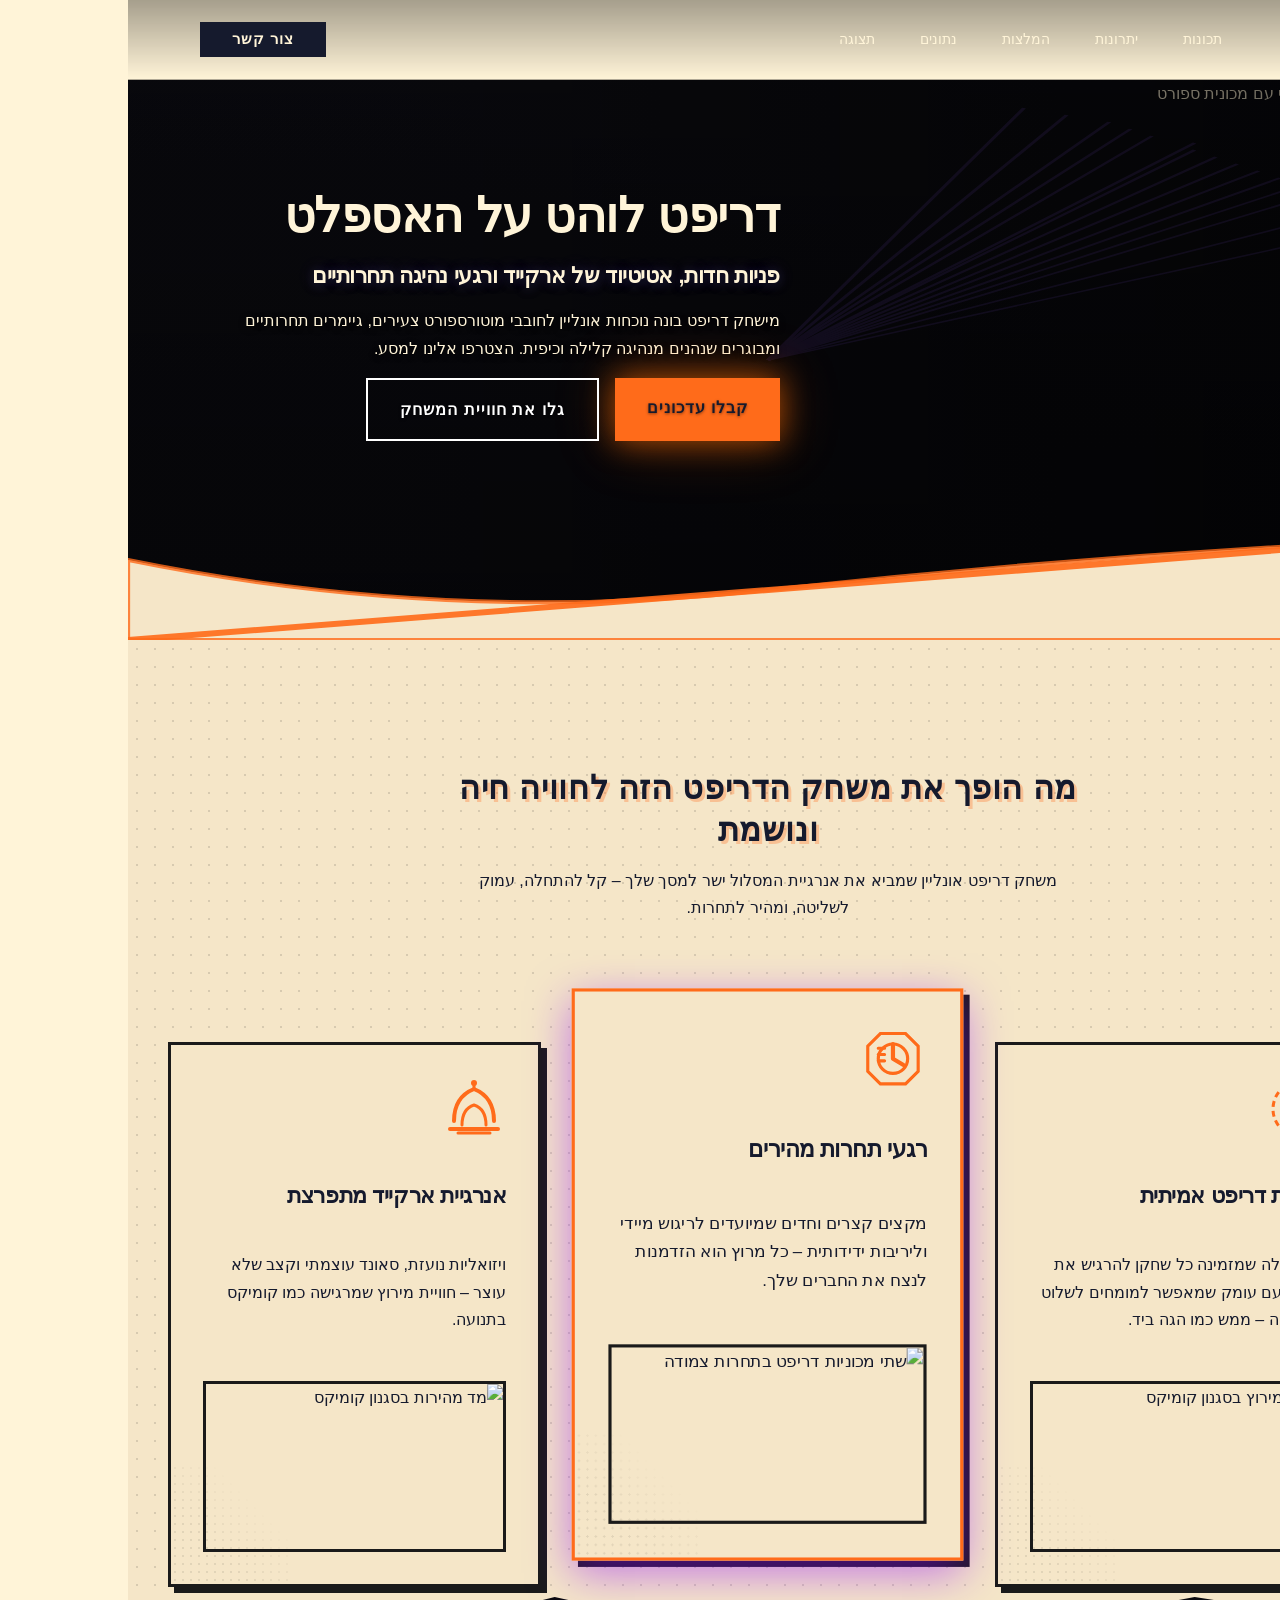
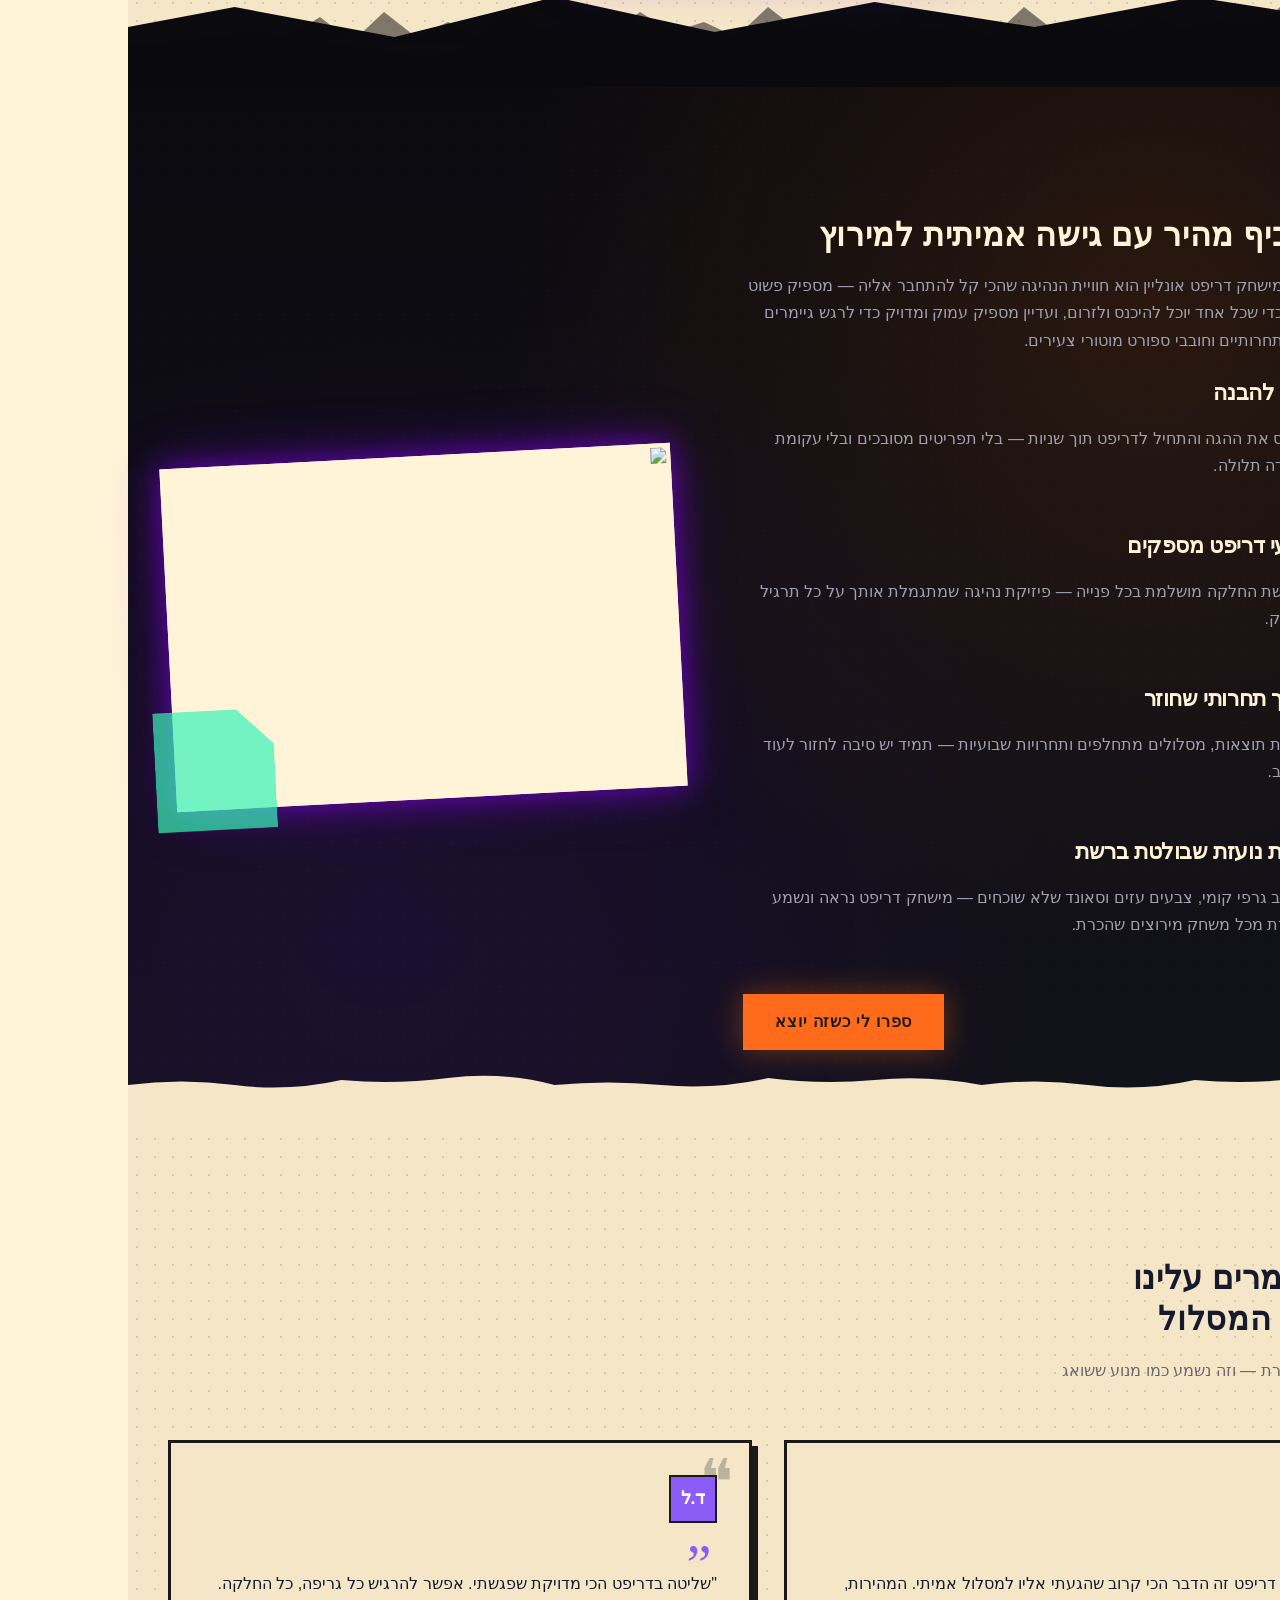
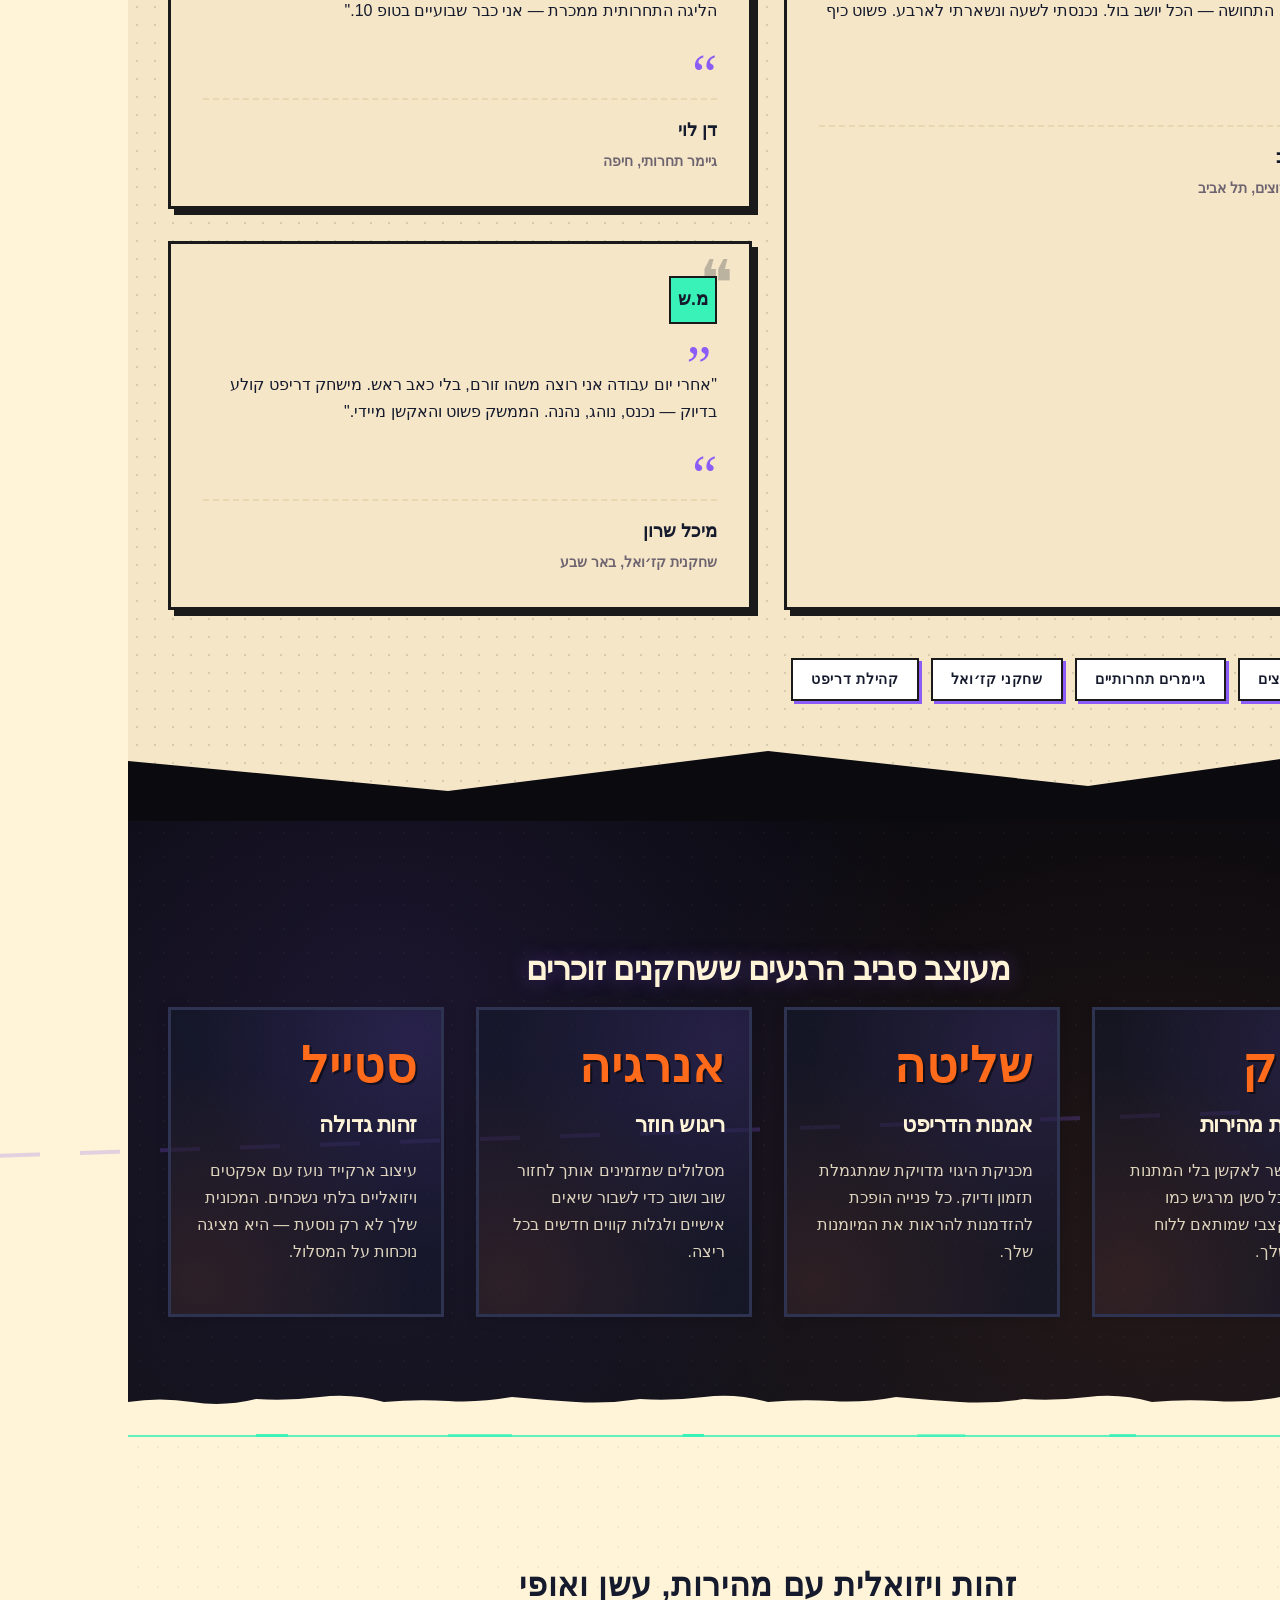
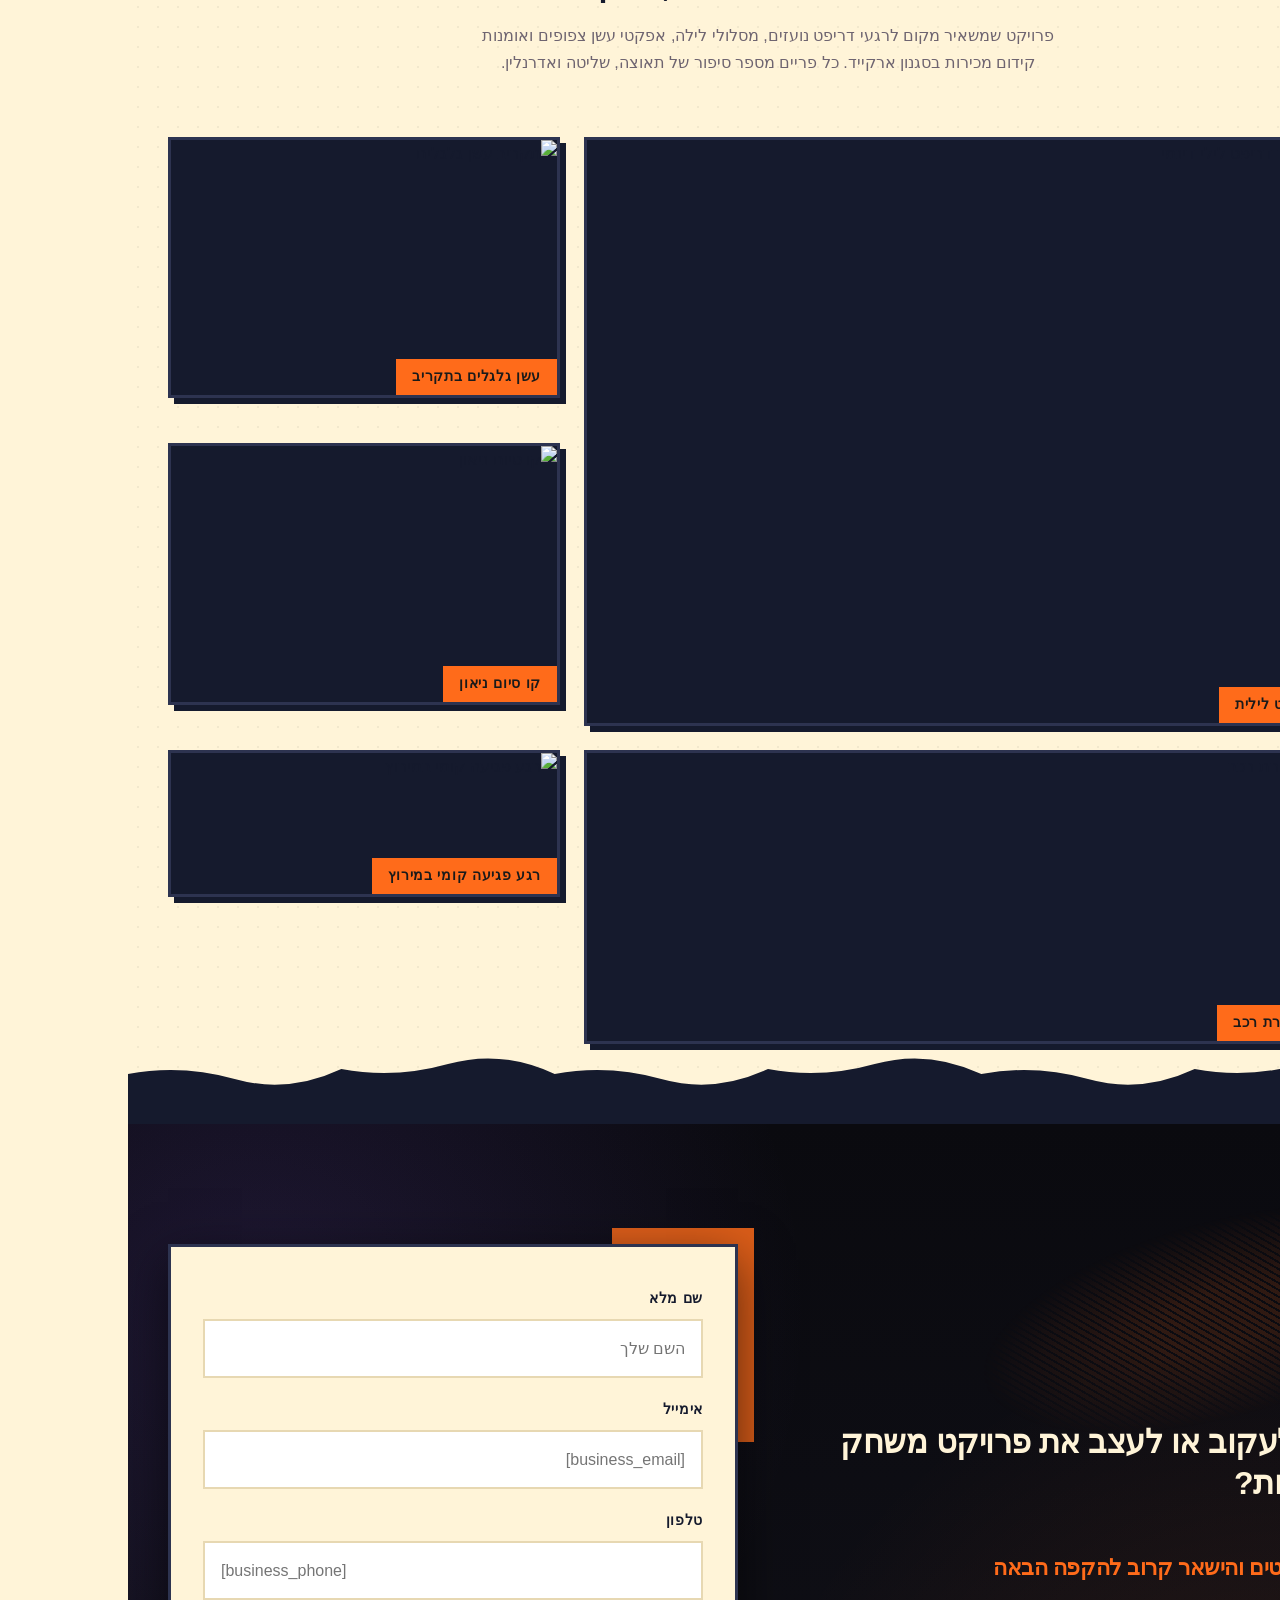
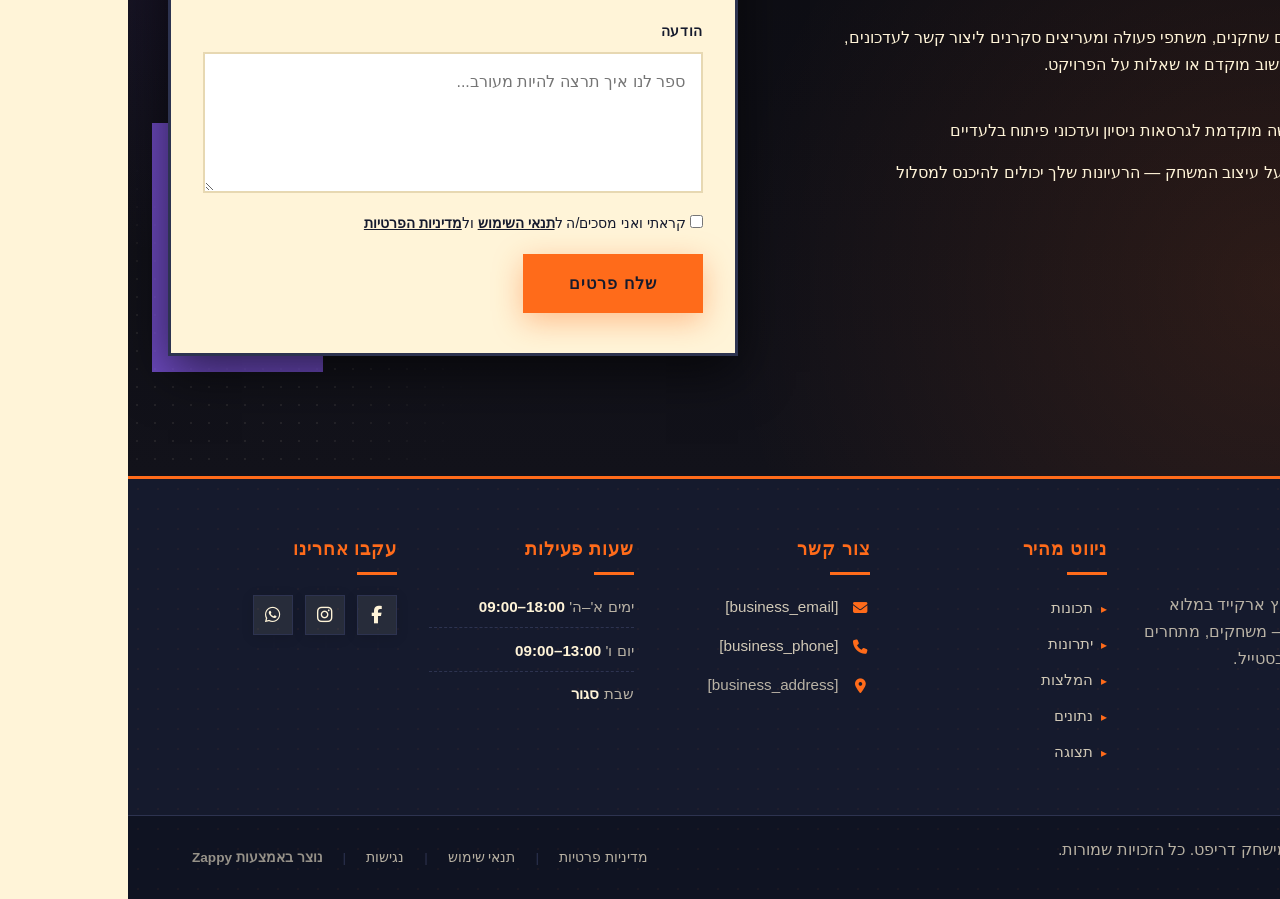
==== public/index.html @ 94a65d8c "Initial website commit" ====
<!doctype html><html dir="rtl" lang="he"><head><meta charset="UTF-8"><meta content="width=device-width,initial-scale=1" name="viewport"><meta content="index, follow" name="robots"><title>שלטו במסלול — משחק דריפט אונליין — מישחק דריפט</title><meta content="היכנסו לעולם הדריפט התחרותי עם מישחק דריפט! חווית נהיגה מאתגרת, מסלולים מדויקים וקהילת גיימרים פעילה מחכים לכם. שחקו עכשיו והראו מי מלך הכביש!" name="description"><meta content="משחק דריפט אונליין, משחקי דריפט לגיימרים תחרותיים, דריפט גיימינג, משחקי מירוצים ודריפט בישראל, מישחק דריפט בית" name="keywords"><link href="/assets/favicon.ico" rel="icon" type="image/x-icon"><link href="/assets/favicon-16x16.png" rel="icon" type="image/png" sizes="16x16"><link href="/assets/favicon-32x32.png" rel="icon" type="image/png" sizes="32x32"><link href="/assets/favicon-48x48.png" rel="icon" type="image/png" sizes="48x48"><link href="/assets/favicon-192x192.png" rel="icon" type="image/png" sizes="192x192"><link href="/assets/favicon-512x512.png" rel="icon" type="image/png" sizes="512x512"><link href="/assets/apple-touch-icon.png" rel="apple-touch-icon"><script>!function(){"use strict";var t="f153f78f-48c3-4844-96a8-33fdeea852e9",e="https://api.zappy5.com/api/analytics/track",a=18e5,n=2592e6,o=!0,i=!0,r=!0;var s=function(){var e="zappy_visitor_"+t,a=null;try{if(a=localStorage.getItem(e)){var o=JSON.parse(a),i=Date.now();if(i-o.created<n)return o.lastSeen=i,localStorage.setItem(e,JSON.stringify(o)),o.id}}catch(t){console.warn("Zappy Analytics: LocalStorage not available")}var r="zv_"+Date.now()+"_"+Math.random().toString(36).substr(2,9);try{localStorage.setItem(e,JSON.stringify({id:r,created:Date.now(),lastSeen:Date.now()}))}catch(t){}return r}(),c=function(){var e="zappy_session_"+t,n=null;try{if(n=sessionStorage.getItem(e)){var o=JSON.parse(n),i=Date.now();if(i-o.timestamp<a)return o.timestamp=i,sessionStorage.setItem(e,JSON.stringify(o)),o.id}}catch(t){console.warn("Zappy Analytics: SessionStorage not available")}var r="zs_"+Date.now()+"_"+Math.random().toString(36).substr(2,9);try{sessionStorage.setItem(e,JSON.stringify({id:r,timestamp:Date.now()}))}catch(t){}return r}();function l(a,n){n=n||{};var o={website_id:t,event_type:a,page_path:window.location.pathname,referrer:document.referrer||"direct",visitor_id:s,session_id:c,metadata:n};if(navigator.sendBeacon){var i=new Blob([JSON.stringify(o)],{type:"application/json"});navigator.sendBeacon(e,i)}else fetch(e,{method:"POST",headers:{"Content-Type":"application/json"},body:JSON.stringify(o),keepalive:!0}).catch(function(t){console.warn("Zappy Analytics: Failed to track event",t)})}o&&l("pageview",{title:document.title,url:window.location.href}),i&&document.addEventListener("click",function(t){var e=t.target;if("BUTTON"===e.tagName||e.closest("button")){var a="BUTTON"===e.tagName?e:e.closest("button");l("click",{element:"button",text:a.textContent.trim().substring(0,100),id:a.id||null,class:a.className||null})}else if("A"===e.tagName||e.closest("a")){var n="A"===e.tagName?e:e.closest("a");l("navigation",{element:"link",text:n.textContent.trim().substring(0,100),href:n.href,external:n.hostname!==window.location.hostname})}},!0),r&&document.addEventListener("submit",function(t){var e=t.target;l("form_submit",{form_id:e.id||null,form_name:e.name||null,form_action:e.action||null,form_method:e.method||"GET"})},!0);var d=Date.now();window.addEventListener("beforeunload",function(){l("page_unload",{time_on_page:Math.floor((Date.now()-d)/1e3),page_path:window.location.pathname})}),window.zappyAnalytics={track:l,getVisitorId:function(){return s},getSessionId:function(){return c}}}()</script><script>!function(){"use strict";if(!window.zappyFireMarketingEvent){var t={begin_checkout:"checkout_started",purchase:"checkout_complete",add_to_cart:"add_to_cart",view_product:"view_product"},e={whatsapp_click:{ga4:"contact",meta:"Contact",gtm:"whatsapp_click",ecom:!1},phone_click:{ga4:"contact",meta:"Contact",gtm:"phone_click",ecom:!1},contact_form_submitted:{ga4:"generate_lead",meta:"Lead",gtm:"contact_form_submitted",ecom:!1},checkout_started:{ga4:"begin_checkout",meta:"InitiateCheckout",gtm:"begin_checkout",ecom:!0},checkout_complete:{ga4:"purchase",meta:"Purchase",gtm:"purchase",ecom:!0},product_inquiry:{ga4:"generate_lead",meta:"Lead",gtm:"product_inquiry",ecom:!1},add_to_cart:{ga4:"add_to_cart",meta:"AddToCart",gtm:"add_to_cart",ecom:!0},view_product:{ga4:"view_item",meta:"ViewContent",gtm:"view_item",ecom:!0}};window.zappyFireMarketingEvent=function(r,o,u){try{u=u||{};var p=t[r]||r,d=e[p];if(!d)return;if((o=o||{}).pagePath||o.page_path||(o.pagePath=a()),"checkout_complete"===p){var l=String(o.orderId||o.order_id||o.transaction_id||"");if(l&&function(t){if(!t)return!1;try{return"1"===sessionStorage.getItem(i(t))}catch(t){return!1}}(l))return;l&&function(t){if(t)try{sessionStorage.setItem(i(t),"1")}catch(t){}}(l)}if(!u.skipFirstParty)try{window.zappyAnalytics&&"function"==typeof window.zappyAnalytics.track&&window.zappyAnalytics.track(p,o)}catch(t){}try{if(window.dataLayer=window.dataLayer||[],d.ecom){var _=c(p,o),m={};_.transaction_id&&(m.transaction_id=_.transaction_id),null!=_.value&&(m.value=_.value),_.currency&&(m.currency=_.currency),_.items&&(m.items=_.items),window.dataLayer.push({event:d.gtm,ecommerce:m}),"checkout_complete"!==p&&"checkout_started"!==p||window.dataLayer.push({event:p,ecommerce:m})}else{var s={event:d.gtm};for(var h in o)Object.prototype.hasOwnProperty.call(o,h)&&(s[h]=o[h]);window.dataLayer.push(s)}}catch(t){}try{"function"==typeof window.gtag&&window.gtag("event",d.ga4,c(p,o))}catch(t){}try{"function"==typeof window.fbq&&window.fbq("track",d.meta,function(t,e){for(var r=n(e=e||{}),a=parseFloat(null!=e.value?e.value:null!=e.total?e.total:0)||0,c=String(e.currency||"USD").toUpperCase(),i=[],o=0,u=0;u<r.length;u++)r[u].item_id&&i.push(r[u].item_id),o+=r[u].quantity||1;if("checkout_complete"===t)return{value:a,currency:c,content_ids:i.length?i:void 0,content_type:"product",num_items:o||void 0,order_id:String(e.order_id||e.orderId||e.transaction_id||e.orderNumber||"")||void 0};if("checkout_started"===t)return{value:a,currency:c,content_ids:i.length?i:void 0,content_type:"product",num_items:o||parseInt(null!=e.itemCount?e.itemCount:0,10)||void 0};if("add_to_cart"===t){var p=String(e.productId||e.product_id||i[0]||"");return{value:a||(r[0]?r[0].price*r[0].quantity:0),currency:c,content_ids:p?[p]:i.length?i:void 0,content_type:"product",content_name:e.productName||e.product_name||r[0]&&r[0].item_name,num_items:parseInt(null!=e.quantity?e.quantity:o||1,10)||1}}if("view_product"===t){var d=String(e.productId||e.product_id||i[0]||"");return{value:a||parseFloat(null!=e.price?e.price:0)||0,currency:c,content_ids:d?[d]:i.length?i:void 0,content_type:"product",content_name:e.productName||e.product_name||r[0]&&r[0].item_name}}return"whatsapp_click"===t||"phone_click"===t?{content_name:"whatsapp_click"===t?"WhatsApp":"Phone",content_category:"contact"}:"contact_form_submitted"===t||"product_inquiry"===t?{content_name:"product_inquiry"===t?"Product inquiry":"Contact form",content_category:e.productName||e.product_name||void 0}:e}(p,o))}catch(t){}}catch(t){}};var r=Object.create(null);document.addEventListener("click",function(t){try{var e=t.target;if(!e)return;var r=u(e,".whatsapp-float, a.whatsapp-float, [data-zappy-whatsapp]"),n=function(t){for(var e=t;e&&e!==document;){if("A"===e.tagName)return e;e=e.parentElement}return null}(e),c=n&&n.href||"";if(r||n&&function(t){if(!t)return!1;var e=String(t).toLowerCase();return-1!==e.indexOf("wa.me/")||-1!==e.indexOf("api.whatsapp.com")||-1!==e.indexOf("whatsapp.com/send")||0===e.indexOf("whatsapp:")}(c)){if(!o("wa:"+c)){var i=r?"float":"link";window.zappyFireMarketingEvent("whatsapp_click",{source:i,href:c||null,pagePath:a()})}return}var p=u(e,".phone-header-btn, .nav-phone-btn, .call-btn, [data-zappy-phone]"),d="";if(n&&n.href&&0===String(n.href).toLowerCase().indexOf("tel:")?d=n.href:p&&p.href&&0===String(p.href).toLowerCase().indexOf("tel:")&&(d=p.href),p||d){var l="";return d&&(l=String(d).replace(/^tel:/i,"").trim()),void(o("tel:"+(l||p&&p.id||"btn"))||window.zappyFireMarketingEvent("phone_click",{source:p?"button":"link",phone:l||null,href:d||null,pagePath:a()}))}}catch(t){}},!0)}function a(){try{if(window.ZAPPY_CONFIG&&window.ZAPPY_CONFIG.currentPagePath)return window.ZAPPY_CONFIG.currentPagePath}catch(t){}try{return window.location.pathname||"/"}catch(t){return"/"}}function n(t){var e=(t=t||{}).items||t.cartItems||t.cart_items||t.lineItems||[];Array.isArray(e)||(e=[]);for(var r=[],a=0;a<e.length;a++){var n=e[a];if(n&&"object"==typeof n){var c=String(n.item_id||n.productId||n.product_id||n.id||"").trim(),i=String(n.item_name||n.productName||n.product_name||n.name||"").trim(),o=parseFloat(null!=n.price?n.price:null!=n.unitPrice?n.unitPrice:0)||0,u=Math.max(1,parseInt(null!=n.quantity?n.quantity:null!=n.qty?n.qty:1,10)||1);(c||i)&&r.push({item_id:c||i,item_name:i||c,price:o,quantity:u})}}return r}function c(t,e){var r=n(e=e||{}),c=parseFloat(null!=e.value?e.value:null!=e.total?e.total:0)||0,i=String(e.currency||"USD").toUpperCase();if("checkout_complete"===t)return{transaction_id:String(e.transaction_id||e.orderId||e.order_id||e.orderNumber||"")||void 0,value:c,currency:i,items:r};if("checkout_started"===t)return{value:c,currency:i,items:r};if("add_to_cart"===t){var o=r.length?r:[{item_id:String(e.productId||e.product_id||""),item_name:String(e.productName||e.product_name||""),price:parseFloat(null!=e.value?e.value:null!=e.price?e.price:0)||0,quantity:parseInt(null!=e.quantity?e.quantity:1,10)||1}].filter(function(t){return t.item_id||t.item_name});return{value:c||(o[0]?o[0].price*o[0].quantity:0),currency:i,items:o}}if("view_product"===t){var u=r.length?r:[{item_id:String(e.productId||e.product_id||""),item_name:String(e.productName||e.product_name||""),price:parseFloat(null!=e.price?e.price:null!=e.value?e.value:0)||0,quantity:1}].filter(function(t){return t.item_id||t.item_name});return{currency:i,value:c||(u[0]?u[0].price:0),items:u}}return"whatsapp_click"===t||"phone_click"===t?{method:"whatsapp_click"===t?"whatsapp":"phone",page_path:e.pagePath||a()}:"contact_form_submitted"===t||"product_inquiry"===t?{page_path:e.pagePath||a()}:e}function i(t){return"zappy_purchase_fired_"+String(t||"")}function o(t){var e=Date.now();return!!(r[t]&&e-r[t]<800)||(r[t]=e,!1)}function u(t,e){return t&&t.closest?t.closest(e):null}}()</script><meta content="שלטו במסלול — משחק דריפט אונליין — מישחק דריפט" property="og:title"><meta content="היכנסו לעולם הדריפט התחרותי עם מישחק דריפט! חווית נהיגה מאתגרת, מסלולים מדויקים וקהילת גיימרים פעילה מחכים לכם. שחקו עכשיו והראו מי מלך הכביש!" property="og:description"><meta content="summary_large_image" name="twitter:card"><meta content="שלטו במסלול — משחק דריפט אונליין — מישחק דריפט" name="twitter:title"><meta content="היכנסו לעולם הדריפט התחרותי עם מישחק דריפט! חווית נהיגה מאתגרת, מסלולים מדויקים וקהילת גיימרים פעילה מחכים לכם. שחקו עכשיו והראו מי מלך הכביש!" name="twitter:description"><meta content="website" property="og:type"><meta content="he_IL" property="og:locale"><style>.skip-link{position:absolute;top:0;left:0;transform:translateY(-200%);padding:12px 18px;background:var(--bg-dark,#1a1a1a);color:var(--text-light,#fff);font-weight:600;border-radius:0 0 8px 0;z-index:10000}.skip-link:focus{transform:none;outline:2px solid var(--ring,#fff);outline-offset:2px}:focus-visible{outline:2px solid var(--ring,currentColor);outline-offset:3px}</style><link href="/assets/favicon.ico" rel="icon" type="image/x-icon"><link href="/assets/favicon-16x16.png" rel="icon" type="image/png" sizes="16x16"><link href="/assets/favicon-32x32.png" rel="icon" type="image/png" sizes="32x32"><link href="/assets/favicon-48x48.png" rel="icon" type="image/png" sizes="48x48"><link href="/assets/favicon-192x192.png" rel="icon" type="image/png" sizes="192x192"><link href="/assets/favicon-512x512.png" rel="icon" type="image/png" sizes="512x512"><link href="/assets/apple-touch-icon.png" rel="apple-touch-icon"><link href="https://cdn.jsdelivr.net/npm/vanilla-cookieconsent@3/dist/cookieconsent.css" rel="stylesheet"><style id="zappy-critical-above-fold-css">html{box-sizing:border-box;-webkit-text-size-adjust:100%}*,::after,::before{box-sizing:inherit}body{margin:0;min-width:320px;overflow-x:clip}img,svg,video{max-width:100%;height:auto}main{display:block}.container{width:min(100% - 32px,1200px);margin-inline:auto}.navbar,header .navbar,header[role=banner],nav.navbar{position:relative;z-index:1000;width:100%}.nav-container,.navbar .container{display:flex;align-items:center;justify-content:space-between;min-height:64px}.logo,.logo-link img{display:block;width:35px;height:35px;object-fit:contain}#navMenu,.nav-menu{list-style:none;margin:0;padding:0}#navMenu a,.nav-menu a,.navbar .nav-links a,.navbar a{color:inherit;text-decoration:none}#navMenu .sub-menu,.nav-menu .sub-menu,.navbar .sub-menu{display:none}.fa,.fa-brands,.fa-regular,.fa-solid,.fab,.far,.fas{display:inline-block;min-width:1em;text-align:center}html:not(#zappy-noop) .navbar:has(.nav-ecommerce-icons)>.phone-header-btn,html:not(#zappy-noop)[data-zappy-site-type=ecommerce] .phone-header-btn{display:none!important;visibility:hidden!important;width:0!important;height:0!important;pointer-events:none!important}.zappy-preview-empty-store-cta{display:none!important;visibility:hidden!important;height:0!important;max-height:0!important;overflow:hidden!important;margin:0!important;padding:0!important;border:0!important;box-shadow:none!important}.zappy-catalog-menu{background:var(--surface-color,var(--surface,linear-gradient(135deg,#f8f9fa 0,#fff 100%)));border-bottom:1px solid var(--border-color,#e5e7eb);padding:0;position:sticky;top:0;z-index:90}.zappy-catalog-menu.rtl,.zappy-catalog-menu[dir=rtl]{direction:rtl}.zappy-catalog-menu.ltr,.zappy-catalog-menu[dir=ltr]{direction:ltr}.catalog-menu-container{max-width:1440px;margin:0 auto;display:flex;align-items:center;gap:8px;padding:10px 24px;overflow:visible}.catalog-menu-categories,.catalog-menu-list{display:flex;align-items:center;gap:4px;flex-wrap:wrap;margin:0;padding:0;list-style:none}.catalog-menu-item{display:inline-flex;align-items:center;padding:8px 16px;font-size:14px;font-weight:500;color:var(--text-color,var(--text,#374151));text-decoration:none;border-radius:20px;white-space:nowrap}.catalog-menu-all{background:var(--primary-color,var(--primary,#111));color:var(--text-light,#fff)!important}.catalog-menu-parent{position:relative;display:inline-flex;align-items:center}.catalog-menu-trigger{display:inline-flex;align-items:center;gap:6px}.catalog-menu-chevron{flex-shrink:0}.catalog-menu-parent>.sub-menu{display:none!important;visibility:hidden!important;opacity:0!important;pointer-events:none!important}.hero-section,.index-hero-section,section[class*=hero]{position:relative;overflow:hidden;min-height:560px}.hero-bg-image,.hero-bg-wrapper,section[class*=hero] [class*=hero-bg]{position:absolute;inset:0;width:100%;height:100%}.hero-bg-image img,.hero-bg-wrapper img,section[class*=hero] [data-hero-bg],section[class*=hero] img[data-hero-background=true]{width:100%!important;height:100%!important;object-fit:cover!important;display:block}.hero-content,section[class*=hero] .container{position:relative;z-index:2}@media(max-width:768px){:root{--header-height:72px;--total-header-height:72px;--zappy-mobile-menu-top:72px}html[data-zappy-site-type=ecommerce] body{padding-top:var(--total-header-height,72px)}html[data-zappy-site-type=ecommerce] body>.navbar:not(.zappy-catalog-menu),html[data-zappy-site-type=ecommerce] body>nav.navbar{position:fixed!important;top:0;left:0;right:0;z-index:100000;width:100%;margin-bottom:0}.zappy-catalog-menu{position:fixed;top:var(--header-height,72px);left:0;right:0;z-index:99999}.nav-container,.navbar .container{min-height:60px}#navMenu,.nav-menu{max-width:100vw;overflow-x:hidden}.hero-section,.index-hero-section,section[class*=hero]{min-height:100svh}.hero-bg-image,.hero-bg-wrapper,.hero-scrim{min-height:100svh}}:root{--zappy-header-stack-height:calc(var(--zappy-announcement-height, 40px) + var(--header-height, 72px))}body:has(.zappy-announcement-bar) .navbar:not(.zappy-catalog-menu):not(.mobile-search-panel),body:has(.zappy-announcement-bar) header.navbar,body:has(.zappy-announcement-bar) nav.navbar:not(.zappy-catalog-menu){top:var(--zappy-announcement-height,40px)!important}body:has(.zappy-announcement-bar) .index-hero-section,body:has(.zappy-announcement-bar) main>section[class*=hero]:first-of-type,body:has(.zappy-announcement-bar) section[data-hero-type^=fullscreen]{margin-top:calc(-1 * var(--zappy-header-stack-height))!important;padding-top:calc(var(--zappy-header-stack-height))!important}[data-zappy-content-align]{display:flex!important;flex-direction:column!important}[data-zappy-content-align^=top-]{justify-content:flex-start!important}[data-zappy-content-align^=center-],[data-zappy-content-align^=lower-],[data-zappy-content-align^=upper-]{justify-content:center!important}[data-zappy-content-align^=bottom-]{justify-content:flex-end!important}[data-zappy-content-align$="-left"],[data-zappy-content-align$="-mid-left"]{align-items:flex-start!important;text-align:start!important}[data-zappy-content-align$="-center"]{align-items:center!important;text-align:center!important}[data-zappy-content-align$="-mid-right"],[data-zappy-content-align$="-right"]{align-items:flex-end!important;text-align:end!important}[data-zappy-content-align] [data-zappy-align-target]{margin-left:auto;margin-right:auto}[data-zappy-content-align$="-center"] [data-zappy-align-target],[data-zappy-content-align$="-center"] [data-zappy-align-target]>*{text-align:center!important}</style><link href="/styles.css" rel="stylesheet"><script>window.ZAPPY_WEBSITE_ID="f153f78f-48c3-4844-96a8-33fdeea852e9",window.ZAPPY_API_BASE="https://api.zappy5.com"</script><link href="/assets/site-image-index-hero-image-1.webp" rel="preload" as="image" fetchpriority="high"><style id="zappy-dropdown-submenu-styles">#navMenu li:has(.sub-menu),.nav-menu li:has(.sub-menu),.navbar li:has(.sub-menu),nav li:has(.sub-menu){position:relative}#navMenu .sub-menu,.nav-menu .sub-menu,.navbar .sub-menu,nav .sub-menu{display:block!important;position:absolute!important;top:100%;left:0;min-width:220px;border-radius:8px;box-shadow:0 8px 25px rgba(0,0,0,.15);padding:8px 0;opacity:0;visibility:hidden;transform:translateY(10px);transition:all .3s ease;z-index:1000;list-style:none;pointer-events:none}#navMenu li:hover>.sub-menu,.nav-menu li:hover>.sub-menu,.navbar li:hover>.sub-menu,nav li:hover>.sub-menu{opacity:1!important;visibility:visible!important;transform:translateY(0)!important;pointer-events:auto!important}.sub-menu li{list-style:none;margin:0;padding:0}.sub-menu a{display:block!important;padding:10px 16px!important;color:var(--text-dark,#333)!important;font-weight:500;text-decoration:none;white-space:nowrap;transition:background-color .2s}.sub-menu .zappy-nav-child>a{padding-left:28px!important;font-size:.9em!important;opacity:.85!important}[dir=rtl] .sub-menu .zappy-nav-child>a,html[lang=ar] .sub-menu .zappy-nav-child>a,html[lang=he] .sub-menu .zappy-nav-child>a{padding-left:10px!important;padding-right:28px!important}.sub-menu .zappy-nav-parent>a{font-weight:600!important}.sub-menu a:hover{background-color:#f5f5f5}[dir=rtl] .nav-menu .sub-menu,[dir=rtl] .navbar .sub-menu,[dir=rtl] nav .sub-menu,html[lang=ar] .nav-menu .sub-menu,html[lang=ar] .navbar .sub-menu,html[lang=ar] nav .sub-menu,html[lang=he] .nav-menu .sub-menu,html[lang=he] .navbar .sub-menu,html[lang=he] nav .sub-menu{left:auto!important;right:0!important}.sub-menu:empty,.sub-menu:not(:has(li)):not(:has(> a)),.sub-menu:not(:has(li:not(.zappy-hidden-menu-item))):not(:has(> a)){display:none!important;opacity:0!important;visibility:hidden!important;pointer-events:none!important}li:has(.menu-group-title):hover>.sub-menu{opacity:1!important;visibility:visible!important;transform:translateY(0)!important;pointer-events:auto!important}#navMenu>li>.menu-group-title,.nav-menu>li>.menu-group-title{display:inline-block;padding:.5rem 1rem;cursor:default;user-select:none}@media (max-width:768px){#navMenu .sub-menu,.nav-menu .sub-menu,.navbar .sub-menu,nav .sub-menu{position:static!important;transform:none!important;box-shadow:none!important;background:0 0!important;max-height:0;overflow:hidden;opacity:0;visibility:hidden;transition:max-height .3s ease,opacity .3s ease;padding:0!important;border-radius:0!important}#navMenu .sub-menu.mobile-expanded,.nav-menu .sub-menu.mobile-expanded,.navbar .sub-menu.mobile-expanded{max-height:none!important;overflow-y:visible!important;opacity:1!important;visibility:visible!important;padding:8px 0 8px 16px!important}[dir=rtl] .sub-menu.mobile-expanded,html[lang=he] .sub-menu.mobile-expanded{padding:8px 16px 8px 0!important}#navMenu li:hover>.sub-menu,.nav-menu li:hover>.sub-menu,.navbar li:hover>.sub-menu,nav li:hover>.sub-menu{opacity:0;visibility:hidden;pointer-events:none}#navMenu li>.sub-menu.mobile-expanded,.nav-menu li>.sub-menu.mobile-expanded,.navbar li>.sub-menu.mobile-expanded,nav li>.sub-menu.mobile-expanded{opacity:1!important;visibility:visible!important;pointer-events:auto!important}#navMenu li:has(.sub-menu),.nav-menu li:has(.sub-menu),.navbar li:has(.sub-menu),nav li:has(.sub-menu){display:flex!important;flex-wrap:wrap!important;align-items:center!important;position:relative!important;min-height:44px!important}#navMenu li:has(.sub-menu)>a,.nav-menu li:has(.sub-menu)>a,.navbar li:has(.sub-menu)>a,nav li:has(.sub-menu)>a{flex:1!important;min-width:0!important}#navMenu li:has(.sub-menu)>.menu-group-title,.nav-menu li:has(.sub-menu)>.menu-group-title,.navbar li:has(.sub-menu)>.menu-group-title,nav li:has(.sub-menu)>.menu-group-title{flex:1!important;min-width:0!important;padding:0!important;line-height:inherit!important}#navMenu li:has(.sub-menu)>.sub-menu,.nav-menu li:has(.sub-menu)>.sub-menu,.navbar li:has(.sub-menu)>.sub-menu,nav li:has(.sub-menu)>.sub-menu{flex-basis:100%!important;width:100%!important}#navMenu li:has(.sub-menu)>a [class*=arrow],#navMenu li:has(.sub-menu)>a [class*=chevron],.nav-menu li:has(.sub-menu)>a .fa-angle-down,.nav-menu li:has(.sub-menu)>a .fa-chevron-down,.nav-menu li:has(.sub-menu)>a [class*=arrow],.nav-menu li:has(.sub-menu)>a [class*=chevron],nav li:has(.sub-menu)>a [class*=arrow],nav li:has(.sub-menu)>a [class*=chevron]{display:none!important;visibility:hidden!important}.mobile-submenu-toggle{display:flex!important;align-items:center!important;justify-content:center!important;width:44px!important;height:auto!important;background:0 0!important;border:none!important;cursor:pointer!important;color:var(--text-light)!important;position:static!important;flex-shrink:0!important;align-self:stretch!important;z-index:2!important;padding:0!important;margin:0!important}.mobile-submenu-toggle::after{content:''!important;width:0!important;height:0!important;border-left:6px solid transparent!important;border-right:6px solid transparent!important;border-top:7px solid currentColor!important;transition:transform .3s ease!important}.mobile-submenu-toggle.expanded::after{transform:rotate(180deg)!important}.sub-menu a{padding:10px 0!important;display:block!important;color:var(--text-light)!important;white-space:normal!important}.sub-menu .zappy-nav-child>a{padding-left:28px!important;font-size:.9em!important;opacity:.85!important}[dir=rtl] .sub-menu .zappy-nav-child>a,html[lang=ar] .sub-menu .zappy-nav-child>a,html[lang=he] .sub-menu .zappy-nav-child>a{padding-left:0!important;padding-right:28px!important}.sub-menu .zappy-nav-parent>a{font-weight:600!important}#navMenu.active,.nav-menu.active{max-width:100vw!important;overflow-x:hidden!important;box-sizing:border-box!important}.navbar .sub-menu li a,.zappy-products-dropdown .sub-menu a,nav.navbar .sub-menu li a{color:var(--text-light)!important}}@media (min-width:769px){.mobile-submenu-toggle{display:none!important}}</style><style id="zappy-widget-visibility">html[dir=rtl] .whatsapp-float{right:20px!important;left:auto!important}html:not([dir]) .whatsapp-float,html[dir=ltr] .whatsapp-float{left:20px!important;right:auto!important}html[dir=rtl] #mic-access-tool-general-button,html[dir=rtl] #mic-init-access-tool #mic-access-tool-general-button,html[dir=rtl] #mic-init-access-tool .mic-access-tool-general-button,html[dir=rtl] ._access-icon,html[dir=rtl] .mic-access-tool-general-button{left:20px!important;right:auto!important}html:not([dir]) #mic-access-tool-general-button,html:not([dir]) #mic-init-access-tool #mic-access-tool-general-button,html:not([dir]) #mic-init-access-tool .mic-access-tool-general-button,html:not([dir]) ._access-icon,html:not([dir]) .mic-access-tool-general-button,html[dir=ltr] #mic-access-tool-general-button,html[dir=ltr] #mic-init-access-tool #mic-access-tool-general-button,html[dir=ltr] #mic-init-access-tool .mic-access-tool-general-button,html[dir=ltr] ._access-icon,html[dir=ltr] .mic-access-tool-general-button{right:20px!important;left:auto!important}@media (max-width:768px){.whatsapp-float{display:flex!important}}@media (min-width:769px){.whatsapp-float{display:flex!important}}@media (max-width:768px){#mic-access-tool-general-button,#mic-init-access-tool #mic-access-tool-general-button,#mic-init-access-tool .mic-access-tool-general-button,._access-icon,.mic-access-tool-general-button{display:flex!important;visibility:visible!important;opacity:1!important;pointer-events:auto!important}#mic-access-tool-box.opened-mic-access-tool,#mic-init-access-tool #mic-access-tool-box.opened-mic-access-tool,.mic-access-tool-box.opened-mic-access-tool{visibility:visible!important;opacity:1!important;pointer-events:auto!important}}@media (min-width:769px){#mic-access-tool-general-button,#mic-init-access-tool #mic-access-tool-general-button,#mic-init-access-tool .mic-access-tool-general-button,._access-icon,.mic-access-tool-general-button{display:flex!important;visibility:visible!important;opacity:1!important;pointer-events:auto!important}#mic-access-tool-box.opened-mic-access-tool,#mic-init-access-tool #mic-access-tool-box.opened-mic-access-tool,.mic-access-tool-box.opened-mic-access-tool{visibility:visible!important;opacity:1!important;pointer-events:auto!important}}</style></head><body><a href="#main" class="skip-link">דלג לתוכן הראשי</a><nav class="navbar" dir="rtl"><button class="mobile-toggle" aria-label="Menu" id="mobileToggle"><svg viewBox="0 0 24 24" fill="none" class="hamburger-icon" height="24" width="24" style="display:block !important"><path d="M3 12h18M3 6h18M3 18h18" stroke="currentColor" stroke-width="2" stroke-linecap="round"></path></svg> <svg viewBox="0 0 24 24" fill="none" class="close-icon" height="24" width="24" style="display:none !important"><path d="M18 6L6 18M6 6l12 12" stroke="currentColor" stroke-width="2" stroke-linecap="round"></path></svg></button> <button class="phone-header-btn" aria-label="Call" data-phone="[business_phone]"><svg viewBox="0 0 24 24" fill="currentColor" width="20" height="20"><path d="M22 16.92v3a2 2 0 0 1-2.18 2 19.79 19.79 0 0 1-8.63-3.07 19.5 19.5 0 0 1-6-6 19.79 19.79 0 0 1-3.07-8.67A2 2 0 0 1 4.11 2h3a2 2 0 0 1 2 1.72 12.84 12.84 0 0 0 .7 2.81 2 2 0 0 1-.45 2.11L8.09 9.91a16 16 0 0 0 6 6l1.27-1.27a2 2 0 0 1 2.11-.45 12.84 12.84 0 0 0 2.81.7A2 2 0 0 1 22 16.92z"></path></svg></button><div class="nav-container"><div class="nav-right-group"><div class="nav-brand"><a href="/" class="logo-link"><img alt="מישחק דריפט" decoding="async" height="35" src="/assets/site-image-image-1.webp" width="35" class="logo"></a></div><ul class="nav-menu" id="navMenu"><li><a href="#features">תכונות</a></li><li><a href="#benefits">יתרונות</a></li><li><a href="#testimonials">המלצות</a></li><li><a href="#stats">נתונים</a></li><li><a href="#showcase">תצוגה</a></li><li class="mobile-contact-link nav-cta-mobile-item"><a href="#cta" class="nav-cta-btn">צור קשר</a></li></ul></div><div class="nav-cta-container"><a href="#cta" class="nav-cta-btn">צור קשר</a></div></div></nav><script>window.addEventListener("load",function(){const e=document.querySelector(".navbar, nav, header");if(!e)return void console.log("[Navbar] Navbar element not found");let t=document.getElementById("mobileToggle")||document.querySelector(".mobile-toggle")||document.querySelector(".hamburger")||document.querySelector(".hamburger-menu")||document.querySelector(".menu-toggle")||document.querySelector(".burger-menu")||document.querySelector('[aria-label="Menu"]')||document.querySelector('[aria-label="תפריט"]');const o=document.querySelector(".phone-header-btn"),n=window.getComputedStyle(e);let r=n.backgroundColor;if(console.log("[Navbar] Initial navbar background:",r),"transparent"===r||"rgba(0, 0, 0, 0)"===r||r.startsWith("rgba")&&r.includes(", 0)")){const e=n.backgroundImage;if(e&&"none"!==e)console.log("[Navbar] Navbar has background image/gradient, using dark text"),r="rgb(240, 240, 240)";else{const e=window.getComputedStyle(document.body).backgroundColor;console.log("[Navbar] Navbar transparent, using body background:",e),r=e}}const a=r.match(/\d+/g);if(a&&a.length>=3){const e=(.299*parseInt(a[0])+.587*parseInt(a[1])+.114*parseInt(a[2]))/255;console.log("[Navbar] Mobile button colors preserved from Claude CSS (luminance:",e.toFixed(2)+")");const n=document.createElement("style");n.id="zappy-mobile-nav-fix";document.documentElement.lang;document.documentElement.dir,n.textContent='\n        /* Hide mobile buttons on desktop, show only on mobile */\n        @media (min-width: 769px) {\n          .mobile-toggle,\n          .phone-header-btn {\n            display: none !important;\n          }\n        }\n        \n        /* Show and position mobile buttons correctly on mobile */\n        @media (max-width: 768px) {\n          .navbar,\n          nav.navbar {\n            min-height: 70px !important;\n          }\n\n          .mobile-toggle,\n          .phone-header-btn {\n            position: absolute !important;\n            top: 0 !important;\n            bottom: 0 !important;\n            margin-top: auto !important;\n            margin-bottom: auto !important;\n            transform: none !important;\n            z-index: 1001 !important;\n            display: flex !important;\n            align-items: center !important;\n            justify-content: center !important;\n            width: 36px !important;\n            height: 36px !important;\n            border-radius: 50% !important;\n            border: none !important;\n            cursor: pointer !important;\n            padding: 6px !important;\n            background: none !important;\n            color: var(--nav-text, var(--text-light)) !important;\n            touch-action: manipulation !important;\n            -webkit-tap-highlight-color: transparent !important;\n          }\n\n          html[data-zappy-site-type="ecommerce"] .phone-header-btn,\n          body[data-zappy-site-type="ecommerce"] .phone-header-btn,\n          html[data-zappy-site-type="ecommerce"] header .phone-header-btn,\n          html[data-zappy-site-type="ecommerce"] nav .phone-header-btn {\n            display: none !important;\n            visibility: hidden !important;\n            width: 0 !important;\n            height: 0 !important;\n            min-width: 0 !important;\n            overflow: hidden !important;\n          }\n          \n          /* LTR positioning (default): hamburger LEFT, phone RIGHT */\n          html:not([dir="rtl"]):not([lang="he"]):not([lang="ar"]) .mobile-toggle,\n          html[dir="ltr"] .mobile-toggle {\n            left: 12px !important;\n            right: auto !important;\n          }\n          html:not([dir="rtl"]):not([lang="he"]):not([lang="ar"]) .phone-header-btn,\n          html[dir="ltr"] .phone-header-btn {\n            right: 12px !important;\n            left: auto !important;\n          }\n          \n          /* RTL positioning: hamburger RIGHT, phone LEFT */\n          html[dir="rtl"] .mobile-toggle,\n          html[lang="he"] .mobile-toggle,\n          html[lang="ar"] .mobile-toggle {\n            right: 12px !important;\n            left: auto !important;\n          }\n          html[dir="rtl"] .phone-header-btn,\n          html[lang="he"] .phone-header-btn,\n          html[lang="ar"] .phone-header-btn {\n            left: 12px !important;\n            right: auto !important;\n          }\n          \n          /* CRITICAL: Ensure nav-container has min-height on mobile */\n          /* All children are positioned absolutely/fixed on mobile, so height:auto collapses to 0 */\n          .nav-container {\n            min-height: 70px !important;\n            position: relative !important;\n          }\n          \n          /* Ensure SVG icons are properly sized and inherit color */\n          .mobile-toggle svg,\n          .phone-header-btn svg {\n            width: 24px !important;\n            height: 24px !important;\n            /* Don\'t force display - let JavaScript control hamburger/close toggle */\n          }\n          \n          /* Reset nav-cta-container on mobile - remove desktop box-shadow/padding */\n          /* that creates a visible ghost box when CTA button is hidden */\n          .nav-cta-container {\n            box-shadow: none !important;\n            padding: 0 !important;\n          }\n          \n          /* Hide nav-cta-container entirely on mobile when there\'s no lang-switcher */\n          /* (only the CTA button is inside, and it\'s hidden on mobile) */\n          .nav-cta-container:not(:has(.lang-switcher)) {\n            display: none !important;\n          }\n          \n          /* CRITICAL: Prevent hero image fade gradient from bleeding over headline text */\n          /* The .image-fade-gradient has bottom: -30px (extends below parent) */\n          /* On mobile stacked layout, this overlaps the h1 text below the image */\n          .hero-image-column {\n            overflow: hidden !important;\n          }\n          .image-fade-gradient {\n            bottom: 0 !important;\n          }\n          \n          /* Hide desktop language switcher on mobile - hamburger menu handles it */\n          /* High specificity to override stored CSS */\n          .lang-switcher,\n          .nav-cta-container .lang-switcher,\n          .nav-container .lang-switcher,\n          .navbar .lang-switcher,\n          .navbar .nav-cta-container .lang-switcher {\n            display: none !important;\n          }\n        }\n      ';const r=document.getElementById("zappy-mobile-nav-fix");r&&r.remove(),document.head.appendChild(n),console.log("[Navbar] Critical CSS injected for mobile nav positioning");const i=window.innerWidth<=768;if(t){const e=t.querySelector(".hamburger-icon"),o=t.querySelector(".close-icon");e&&(e.style.setProperty("width","24px","important"),e.style.setProperty("height","24px","important"),e.style.setProperty("display","block","important")),o&&(o.style.setProperty("width","24px","important"),o.style.setProperty("height","24px","important"),o.style.setProperty("display","none","important")),i?(t.style.setProperty("position","absolute","important"),t.style.setProperty("top","0","important"),t.style.setProperty("bottom","0","important"),t.style.setProperty("margin-top","auto","important"),t.style.setProperty("margin-bottom","auto","important"),t.style.setProperty("transform","none","important"),t.style.setProperty("z-index","1001","important"),t.style.removeProperty("left"),t.style.removeProperty("right"),console.log("[Navbar] Mobile toggle positioning applied (mobile viewport)")):(t.style.removeProperty("position"),t.style.removeProperty("top"),t.style.removeProperty("transform"),t.style.removeProperty("z-index"),t.style.removeProperty("left"),t.style.removeProperty("right"),console.log("[Navbar] Desktop viewport - cleared mobile toggle inline positioning"))}if(o){const e=o.querySelector("svg");e&&(e.style.width="24px",e.style.height="24px",e.setAttribute("width","24"),e.setAttribute("height","24")),i?(o.style.setProperty("position","absolute","important"),o.style.setProperty("top","0","important"),o.style.setProperty("bottom","0","important"),o.style.setProperty("margin-top","auto","important"),o.style.setProperty("margin-bottom","auto","important"),o.style.setProperty("transform","none","important"),o.style.setProperty("z-index","1001","important"),o.style.removeProperty("left"),o.style.removeProperty("right"),console.log("[Navbar] Phone button positioning applied (mobile viewport)")):(o.style.removeProperty("position"),o.style.removeProperty("top"),o.style.removeProperty("transform"),o.style.removeProperty("z-index"),o.style.removeProperty("left"),o.style.removeProperty("right"),console.log("[Navbar] Desktop viewport - cleared phone button inline positioning"))}}else console.log("[Navbar] Could not parse background color:",r);t=document.getElementById("mobileToggle")||document.querySelector(".mobile-toggle")||document.querySelector(".hamburger")||document.querySelector(".hamburger-menu")||document.querySelector(".menu-toggle")||document.querySelector(".burger-menu")||document.querySelector('[aria-label="Menu"]')||document.querySelector('[aria-label="תפריט"]');const i=document.getElementById("navMenu")||document.querySelector(".nav-menu")||document.querySelector(".nav-links")||document.querySelector("nav ul:not(.submenu)");if(!t||!i)return void console.log("[Navbar] Mobile toggle or menu not found:",{toggle:!!t,menu:!!i});i.id||(i.id="navMenu"),console.log("[Navbar] Initializing mobile menu...");const l=t.cloneNode(!0);t.parentNode.replaceChild(l,t);var s=0;function p(e){var t=Date.now();t-s<300||(s=t,function(e){e.preventDefault(),e.stopPropagation();const t=l.querySelector(".hamburger-icon"),o=l.querySelector(".close-icon");i.classList.contains("active")?(i.classList.remove("active"),t&&t.style.setProperty("display","block","important"),o&&o.style.setProperty("display","none","important"),document.body.style.overflow="",document.body.classList.remove("menu-open"),console.log("[Navbar] Menu closed")):(i.classList.add("active"),t&&t.style.setProperty("display","none","important"),o&&o.style.setProperty("display","block","important"),document.body.style.overflow="hidden",document.body.classList.add("menu-open"),console.log("[Navbar] Menu opened"))}(e))}l.addEventListener("click",p),l.addEventListener("touchend",p),document.addEventListener("keydown",function(e){if(("Escape"===e.key||"Esc"===e.key)&&i.classList.contains("active")){const e=l.querySelector(".hamburger-icon"),t=l.querySelector(".close-icon");i.classList.remove("active"),e&&e.style.setProperty("display","block","important"),t&&t.style.setProperty("display","none","important"),document.body.style.overflow="",document.body.classList.remove("menu-open"),console.log("[Navbar] Menu closed (Escape)")}}),i.querySelectorAll("a").forEach(function(e){e.addEventListener("click",function(){if("#"===this.getAttribute("href"))return;const e=l.querySelector(".hamburger-icon"),t=l.querySelector(".close-icon");i.classList.remove("active"),e&&e.style.setProperty("display","block","important"),t&&t.style.setProperty("display","none","important"),document.body.style.overflow="",document.body.classList.remove("menu-open"),console.log("[Navbar] Menu closed (link clicked)")})});var m=i.querySelectorAll(".dropdown-toggle");m.forEach(function(e){e.addEventListener("click",function(e){e.preventDefault(),e.stopPropagation();var t=this.closest(".nav-dropdown");t&&(t.parentNode.querySelectorAll(".nav-dropdown.open").forEach(function(e){e!==t&&e.classList.remove("open")}),t.classList.toggle("open"),console.log("[Navbar] Dropdown toggled:",t.classList.contains("open")?"open":"closed"))})}),document.addEventListener("click",function(e){e.target.closest(".nav-dropdown")||document.querySelectorAll(".nav-dropdown.open").forEach(function(e){e.classList.remove("open")})}),console.log("[Navbar] Dropdown handlers initialized for "+m.length+" dropdowns"),o&&o.addEventListener("click",function(){const e=document.querySelectorAll('a[href^="tel:"]'),t=e.length>0?e[0].getAttribute("href").replace("tel:",""):"[business_phone]";window.location.href="tel:"+t,console.log("[Navbar] Phone button clicked")}),console.log("[Navbar] Mobile menu initialized successfully")})</script><main id="main"><section class="index-hero-section" data-band-index="0" data-layout-spec="בית-hero" id="hero" data-hero-type="fullscreen-scrim"><img alt="מירוץ דריפט לילי עם מכונית ספורט" decoding="async" height="675" src="/assets/site-image-index-hero-image-1.webp" width="1200" data-context="Cinematic racing scene: a stylized sports car drifting through neon-lit asphalt at night, tire smoke, sparks flying from the undercarriage, speed lines, subtle comic halftone texture overlay, dramatic lighting with orange and violet accents" data-placeholder="index-hero-image-1" fetchpriority="high" loading="eager" class="hero-bg-image" data-hero-bg="true"><div class="hero-scrim" aria-hidden="true"></div><svg viewBox="0 0 600 800" xmlns="http://www.w3.org/2000/svg" aria-hidden="true" data-no-icon-edit="true" preserveAspectRatio="none" class="hero-speed-lines"><g fill="none" opacity="0.15" stroke="#8B5CF6" stroke-width="2"><line x1="300" x2="500" y1="400" y2="100"></line><line x1="300" x2="550" y1="400" y2="150"></line><line x1="300" x2="480" y1="400" y2="80"></line><line x1="300" x2="520" y1="400" y2="120"></line><line x1="300" x2="460" y1="400" y2="60"></line><line x1="300" x2="540" y1="400" y2="140"></line><line x1="300" x2="500" y1="400" y2="90"></line><line x1="300" x2="560" y1="400" y2="160"></line><line x1="300" x2="420" y1="400" y2="40"></line><line x1="300" x2="580" y1="400" y2="180"></line><line x1="300" x2="440" y1="400" y2="50"></line><line x1="300" x2="600" y1="400" y2="200"></line><line x1="300" x2="510" y1="400" y2="110"></line><line x1="300" x2="470" y1="400" y2="70"></line><line x1="300" x2="530" y1="400" y2="130"></line></g></svg><div class="hero-content"><h1 class="hero-headline">דריפט לוהט על האספלט</h1><h3 class="hero-subtitle">פניות חדות, אטיטיוד של ארקייד ורגעי נהיגה תחרותיים</h3><p class="hero-description">מישחק דריפט בונה נוכחות אונליין לחובבי מוטורספורט צעירים, גיימרים תחרותיים ומבוגרים שנהנים מנהיגה קלילה וכיפית. הצטרפו אלינו למסע.</p><div class="hero-cta-group"><a href="#contact" class="btn-primary">קבלו עדכונים</a> <a href="#features" class="btn-secondary">גלו את חוויית המשחק</a></div></div><div class="hero-divider-wrapper" aria-hidden="true"><svg viewBox="0 0 1200 100" xmlns="http://www.w3.org/2000/svg" aria-hidden="true" data-no-icon-edit="true" preserveAspectRatio="none"><defs><pattern height="8" id="halftone-dots" patternUnits="userSpaceOnUse" width="8"><circle cx="2" cy="2" r="1.5" fill="#FF6B1A" opacity="0.3"></circle></pattern></defs><path d="M1200,0 L1200,100 L0,100 L0,20 Q300,85 600,50 T1200,0 Z" fill="#F5E6C8"></path><path d="M1200,0 L1200,100 L0,100 L0,20 Q300,85 600,50 T1200,0 Z" fill="#F5E6C8"></path><path d="M1200,0 L1200,100 L0,100 L0,20 Q300,85 600,50 T1200,0 Z" stroke="#FF6B1A" stroke-width="4" fill="#F5E6C8" opacity="0.8"></path><line x1="0" x2="1200" y1="100" y2="0" stroke="#FF6B1A" stroke-width="6" opacity="0.9"></line></svg></div></section><section class="index-features-section" data-band-index="1" data-layout-spec="בית-features" id="features"><div class="features-container"><div class="features-intro"><h2 class="features-title">מה הופך את משחק הדריפט הזה לחוויה חיה ונושמת</h2><p class="features-subtitle">משחק דריפט אונליין שמביא את אנרגיית המסלול ישר למסך שלך – קל להתחלה, עמוק לשליטה, ומהיר לתחרות.</p></div><div class="features-grid"><div class="feature-card card-start"><div class="card-halftone-corner"></div><div class="card-icon-wrapper"><svg viewBox="0 0 64 64" xmlns="http://www.w3.org/2000/svg" data-element-type="icon" data-icon-type="svg" fill="none" class="card-icon"><circle cx="32" cy="32" r="28" stroke="currentColor" stroke-width="3" stroke-dasharray="6 4"></circle><circle cx="32" cy="32" r="18" stroke="currentColor" stroke-width="4"></circle><path d="M32 14 L38 24 L32 22 L26 24 Z" fill="currentColor"></path><path d="M20 38 L28 34 L26 42 Z" fill="currentColor"></path><path d="M44 38 L36 34 L38 42 Z" fill="currentColor"></path><path d="M24 50 L32 46 L40 50 L32 54 Z" fill="currentColor"></path></svg></div><h3 class="card-title">תחושת דריפט אמיתית</h3><p class="card-text">כניסה קלה שמזמינה כל שחקן להרגיש את הכביש, עם עומק שמאפשר למומחים לשלוט בכל פנייה – ממש כמו הגה ביד.</p><div class="card-img-placeholder"><img alt="הגה מירוץ בסגנון קומיקס" decoding="async" height="250" src="/assets/site-image-index-features-image-1.webp" width="400" data-context="Close-up comic-style illustration of a racing steering wheel with glowing orange accents and speed lines, retro arcade feel" data-placeholder="index-features-image-1" fetchpriority="low" loading="lazy"></div></div><div class="feature-card card-center"><div class="card-halftone-corner"></div><div class="card-icon-wrapper"><svg viewBox="0 0 64 64" xmlns="http://www.w3.org/2000/svg" data-element-type="icon" data-icon-type="svg" fill="none" class="card-icon"><path d="M8 44 L8 20 L20 8 L44 8 L56 20 L56 44 L44 56 L20 56 Z" stroke="currentColor" stroke-width="3"></path><circle cx="32" cy="32" r="14" stroke="currentColor" stroke-width="3"></circle><path d="M32 18 L32 32 L42 38" stroke="currentColor" stroke-width="4" stroke-linecap="round" stroke-linejoin="round"></path><path d="M18 22 L24 22 M18 28 L24 28 M18 34 L24 34" stroke="currentColor" stroke-width="3" stroke-linecap="round"></path></svg></div><h3 class="card-title">רגעי תחרות מהירים</h3><p class="card-text">מקצים קצרים וחדים שמיועדים לריגוש מיידי וליריבות ידידותית – כל מרוץ הוא הזדמנות לנצח את החברים שלך.</p><div class="card-img-placeholder"><img alt="שתי מכוניות דריפט בתחרות צמודה" decoding="async" height="250" src="/assets/site-image-index-features-image-2.webp" width="400" data-context="Dynamic racing scene with two cars drifting side by side, tire smoke, comic halftone background, vibrant orange and violet colors" data-placeholder="index-features-image-2" fetchpriority="low" loading="lazy"></div></div><div class="feature-card card-end"><div class="card-halftone-corner"></div><div class="card-icon-wrapper"><svg viewBox="0 0 64 64" xmlns="http://www.w3.org/2000/svg" data-element-type="icon" data-icon-type="svg" fill="none" class="card-icon"><path d="M12 44 Q12 20 32 12 Q52 20 52 44" stroke="currentColor" stroke-width="4" stroke-linecap="round"></path><path d="M20 48 Q20 32 32 28 Q44 32 44 48" stroke="currentColor" stroke-width="3" stroke-linecap="round"></path><line x1="32" x2="32" y1="12" y2="8" stroke="currentColor" stroke-width="3" stroke-linecap="round"></line><circle cx="32" cy="6" r="3" fill="currentColor"></circle><path d="M8 52 L56 52" stroke="currentColor" stroke-width="4" stroke-linecap="round"></path><path d="M16 56 L48 56" stroke="currentColor" stroke-width="3" stroke-linecap="round"></path></svg></div><h3 class="card-title">אנרגיית ארקייד מתפרצת</h3><p class="card-text">ויזואליות נועזת, סאונד עוצמתי וקצב שלא עוצר – חוויית מירוץ שמרגישה כמו קומיקס בתנועה.</p><div class="card-img-placeholder"><img alt="מד מהירות בסגנון קומיקס" decoding="async" height="250" src="/assets/site-image-index-features-image-3.webp" width="400" data-context="Comic book style speed gauge with needle in red zone, halftone dots, motion blur lines, vibrant purple and orange neon accents" data-placeholder="index-features-image-3" fetchpriority="low" loading="lazy"></div></div></div></div><div class="index-features-divider-wrapper"><svg viewBox="0 0 1200 100" xmlns="http://www.w3.org/2000/svg" aria-hidden="true" data-no-icon-edit="true" preserveAspectRatio="none"><defs><pattern height="20" id="tireTread" patternUnits="userSpaceOnUse" width="20"><rect fill="var(--bg-dark)" height="20" width="20"></rect><rect fill="#FF6B1A" height="10" width="10" opacity="0.8" x="0" y="0"></rect><rect fill="#FF6B1A" height="10" width="10" opacity="0.8" x="10" y="10"></rect></pattern></defs><path d="M0,100 L0,40 L100,20 L250,50 L400,10 L550,45 L700,15 L850,40 L1000,10 L1150,35 L1200,20 L1200,100 Z" fill="#0A0A0F"></path><path d="M0,100 L0,60 L120,45 L280,70 L430,35 L580,65 L730,40 L880,60 L1030,35 L1180,55 L1200,40 L1200,100 Z" fill="#0A0A0F" opacity="0.9"></path><path d="M150,50 L180,30 L210,55 L240,25 L270,50 L300,35 L330,50 L360,20 L390,45 L420,30 L450,50 L480,25 L510,45 L540,35 L570,50 L600,20 L630,45 L660,30 L690,50 L720,25 L750,45 L780,35 L810,50 L840,20 L870,45 L900,30 L930,50 L960,25 L990,45 L1020,35 L1050,50 L1080,20 L1110,45 L1140,30 L1170,50 L1200,25 L1200,100 Z" fill="#0A0A0F" opacity="0.5"></path></svg></div></section><section class="index-benefits-section" data-band-index="2" data-layout-spec="בית-benefits" id="benefits"><div class="index-benefits-section__container"><div class="index-benefits-section__content"><h2 class="index-benefits-section__heading">בנוי לכיף מהיר עם גישה אמיתית למירוץ</h2><p class="index-benefits-section__description">מישחק דריפט אונליין הוא חוויית הנהיגה שהכי קל להתחבר אליה — מספיק פשוט כדי שכל אחד יוכל להיכנס ולזרום, ועדיין מספיק עמוק ומדויק כדי לרגש גיימרים תחרותיים וחובבי ספורט מוטורי צעירים.</p><ul class="index-benefits-section__benefits-list"><li class="index-benefits-section__benefit-item"><div class="index-benefits-section__benefit-icon"><svg viewBox="0 0 24 24" xmlns="http://www.w3.org/2000/svg" data-element-type="icon" data-icon-type="svg" fill="none"><path d="M4 12L10 6L20 18" stroke="currentColor" stroke-width="2.5" stroke-linecap="round" stroke-linejoin="round"></path></svg></div><div class="index-benefits-section__benefit-text"><h3 class="index-benefits-section__benefit-title">קל להבנה</h3><p class="index-benefits-section__benefit-desc">תפוס את ההגה והתחיל לדריפט תוך שניות — בלי תפריטים מסובכים ובלי עקומת למידה תלולה.</p></div></li><li class="index-benefits-section__benefit-item"><div class="index-benefits-section__benefit-icon"><svg viewBox="0 0 24 24" xmlns="http://www.w3.org/2000/svg" data-element-type="icon" data-icon-type="svg" fill="none"><path d="M12 2L15 9H22L16 14L18 21L12 16L6 21L8 14L2 9H9L12 2Z" stroke="currentColor" stroke-width="2" stroke-linejoin="round"></path></svg></div><div class="index-benefits-section__benefit-text"><h3 class="index-benefits-section__benefit-title">רגעי דריפט מספקים</h3><p class="index-benefits-section__benefit-desc">תחושת החלקה מושלמת בכל פנייה — פיזיקת נהיגה שמתגמלת אותך על כל תרגיל מדויק.</p></div></li><li class="index-benefits-section__benefit-item"><div class="index-benefits-section__benefit-icon"><svg viewBox="0 0 24 24" xmlns="http://www.w3.org/2000/svg" data-element-type="icon" data-icon-type="svg" fill="none"><path d="M12 2L15 9H22L16 14L18 21L12 16L6 21L8 14L2 9H9L12 2Z" stroke="currentColor" stroke-width="2" stroke-linejoin="round"></path></svg></div><div class="index-benefits-section__benefit-text"><h3 class="index-benefits-section__benefit-title">ערך תחרותי שחוזר</h3><p class="index-benefits-section__benefit-desc">לוחות תוצאות, מסלולים מתחלפים ותחרויות שבועיות — תמיד יש סיבה לחזור לעוד סיבוב.</p></div></li><li class="index-benefits-section__benefit-item"><div class="index-benefits-section__benefit-icon"><svg viewBox="0 0 24 24" xmlns="http://www.w3.org/2000/svg" data-element-type="icon" data-icon-type="svg" fill="none"><path d="M12 2L15 9H22L16 14L18 21L12 16L6 21L8 14L2 9H9L12 2Z" stroke="currentColor" stroke-width="2" stroke-linejoin="round"></path></svg></div><div class="index-benefits-section__benefit-text"><h3 class="index-benefits-section__benefit-title">זהות נועזת שבולטת ברשת</h3><p class="index-benefits-section__benefit-desc">עיצוב גרפי קומי, צבעים עזים וסאונד שלא שוכחים — מישחק דריפט נראה ונשמע אחרת מכל משחק מירוצים שהכרת.</p></div></li></ul><a href="#contact" class="index-benefits-section__cta" style="color:#1A1A1A !important">ספרו לי כשזה יוצא</a></div><div class="index-benefits-section__media"><div class="index-benefits-section__image-frame"><img alt="מכונית דריפט בזווית נמוכה דרמטית עם עשן גלגלים ומהירות קומית" decoding="async" height="400" src="/assets/site-image-index-benefits-image-1.webp" width="600" data-context="A dramatic low-angle illustration of a racing car mid-drift, viewed from the front corner, with exaggerated motion blur, thick stylized tire smoke clouds, comic-book halftone shading, and orange speed streaks cutting diagonally across the frame. The car should have a bold, aggressive stance with glowing headlights and a dark metallic body." data-placeholder="index-benefits-image-1" fetchpriority="low" loading="lazy"><div class="index-benefits-section__mint-backplate"></div></div></div></div><div class="index-benefits-section__divider-wrapper"><svg viewBox="0 0 1200 80" xmlns="http://www.w3.org/2000/svg" aria-hidden="true" data-no-icon-edit="true" preserveAspectRatio="none"><path d="M0,80 L0,35 Q50,28 100,35 T200,30 Q250,35 300,28 T400,35 Q450,30 500,35 T600,28 Q650,35 700,30 T800,35 Q850,28 900,35 T1000,30 Q1050,35 1100,28 T1200,35 L1200,80 Z" fill="#F5E6C8"></path></svg></div></section><section class="index-testimonials-section" data-band-index="3" data-layout-spec="בית-testimonials" id="testimonials"><div class="index-testimonials-section__container"><div class="index-testimonials-section__title-area"><h2 class="index-testimonials-section__heading">מה אומרים עלינו<br>ברחבי המסלול</h2><p class="index-testimonials-section__subtitle">הקהילה מדברת — וזה נשמע כמו מנוע ששואג</p></div><div class="index-testimonials-section__grid"><article class="index-testimonials-section__card index-testimonials-section__card--wide"><div class="index-testimonials-section__card-inner"><span class="index-testimonials-section__quote-mark" aria-hidden="true">❝</span><div class="index-testimonials-section__avatar index-testimonials-section__avatar--orange"><span>א.י</span></div><blockquote class="index-testimonials-section__text"><p>"מישחק דריפט זה הדבר הכי קרוב שהגעתי אליו למסלול אמיתי. המהירות, הסאונד, התחושה — הכל יושב בול. נכנסתי לשעה ונשארתי לארבע. פשוט כיף טהור."</p></blockquote><footer class="index-testimonials-section__author"><strong class="index-testimonials-section__name">אור יניב</strong> <span class="index-testimonials-section__role">חובב מירוצים, תל אביב</span></footer></div></article><article class="index-testimonials-section__card index-testimonials-section__card--small"><div class="index-testimonials-section__card-inner"><span class="index-testimonials-section__quote-mark" aria-hidden="true">❝</span><div class="index-testimonials-section__avatar index-testimonials-section__avatar--violet"><span>ד.ל</span></div><blockquote class="index-testimonials-section__text"><p>"שליטה בדריפט הכי מדויקת שפגשתי. אפשר להרגיש כל גריפה, כל החלקה. הליגה התחרותית ממכרת — אני כבר שבועיים בטופ 10."</p></blockquote><footer class="index-testimonials-section__author"><strong class="index-testimonials-section__name">דן לוי</strong> <span class="index-testimonials-section__role">גיימר תחרותי, חיפה</span></footer></div></article><article class="index-testimonials-section__card index-testimonials-section__card--small"><div class="index-testimonials-section__card-inner"><span class="index-testimonials-section__quote-mark" aria-hidden="true">❝</span><div class="index-testimonials-section__avatar index-testimonials-section__avatar--mint"><span>מ.ש</span></div><blockquote class="index-testimonials-section__text"><p>"אחרי יום עבודה אני רוצה משהו זורם, בלי כאב ראש. מישחק דריפט קולע בדיוק — נכנס, נוהג, נהנה. הממשק פשוט והאקשן מיידי."</p></blockquote><footer class="index-testimonials-section__author"><strong class="index-testimonials-section__name">מיכל שרון</strong> <span class="index-testimonials-section__role">שחקנית קז׳ואל, באר שבע</span></footer></div></article></div><div class="index-testimonials-section__tags"><span class="index-testimonials-section__tag">חובבי מירוצים</span> <span class="index-testimonials-section__tag">גיימרים תחרותיים</span> <span class="index-testimonials-section__tag">שחקני קז׳ואל</span> <span class="index-testimonials-section__tag">קהילת דריפט</span></div></div><div class="index-testimonials-section__divider-wrapper"><svg viewBox="0 0 1200 80" xmlns="http://www.w3.org/2000/svg" aria-hidden="true" data-no-icon-edit="true" preserveAspectRatio="none"><defs><linearGradient id="divider-grad" x1="0%" x2="100%" y1="0%" y2="0%"><stop offset="0%" stop-color="#8B5CF6"></stop><stop offset="100%" stop-color="#151A2D"></stop></linearGradient></defs><path d="M0,80 L0,20 L300,50 L600,10 L900,45 L1200,0 L1200,80 Z" fill="#0A0A0F"></path></svg></div></section><section class="index-stats-section" data-band-index="4" data-layout-spec="בית-stats" id="stats"><div class="index-stats-section__container"><h2 class="index-stats-section__heading">מעוצב סביב הרגעים ששחקנים זוכרים</h2><div class="index-stats-section__grid"><article class="index-stats-section__card"><div class="index-stats-section__card-bg"></div><span class="index-stats-section__card-number">זינוק</span><h3 class="index-stats-section__card-title">התחלות מהירות</h3><p class="index-stats-section__card-desc">קפוץ היישר לאקשן בלי המתנות ארוכות. כל סשן מרגיש כמו ספרינט קצבי שמותאם ללוח הזמנים שלך.</p></article><article class="index-stats-section__card"><div class="index-stats-section__card-bg"></div><span class="index-stats-section__card-number">שליטה</span><h3 class="index-stats-section__card-title">אמנות הדריפט</h3><p class="index-stats-section__card-desc">מכניקת היגוי מדויקת שמתגמלת תזמון ודיוק. כל פנייה הופכת להזדמנות להראות את המיומנות שלך.</p></article><article class="index-stats-section__card"><div class="index-stats-section__card-bg"></div><span class="index-stats-section__card-number">אנרגיה</span><h3 class="index-stats-section__card-title">ריגוש חוזר</h3><p class="index-stats-section__card-desc">מסלולים שמזמינים אותך לחזור שוב ושוב כדי לשבור שיאים אישיים ולגלות קווים חדשים בכל ריצה.</p></article><article class="index-stats-section__card"><div class="index-stats-section__card-bg"></div><span class="index-stats-section__card-number">סטייל</span><h3 class="index-stats-section__card-title">זהות גדולה</h3><p class="index-stats-section__card-desc">עיצוב ארקייד נועז עם אפקטים ויזואליים בלתי נשכחים. המכונית שלך לא רק נוסעת — היא מציגה נוכחות על המסלול.</p></article></div></div><div class="index-stats-section__road-stripe" aria-hidden="true"></div><div class="index-stats-section__divider-wrapper" aria-hidden="true"><svg viewBox="0 0 1200 80" xmlns="http://www.w3.org/2000/svg" aria-hidden="true" data-no-icon-edit="true" preserveAspectRatio="none"><path d="M0,80 L0,45 Q30,40 60,45 T120,42 Q150,44 180,40 T240,45 Q270,42 300,44 T360,40 Q390,43 420,45 T480,42 Q510,44 540,40 T600,45 Q630,42 660,44 T720,40 Q750,43 780,45 T840,42 Q870,44 900,40 T960,45 Q990,42 1020,44 T1080,40 Q1110,43 1140,45 T1200,42 L1200,80 Z" fill="var(--bg-light)"></path><rect fill="#38F2B8" height="2" width="1200" opacity="0.8" x="0" y="78"></rect><rect fill="#38F2B8" height="3" width="30" opacity="0.9" x="120" y="77"></rect><rect fill="#38F2B8" height="3" width="60" opacity="0.7" x="300" y="77"></rect><rect fill="#38F2B8" height="3" width="20" opacity="1" x="520" y="77"></rect><rect fill="#38F2B8" height="3" width="45" opacity="0.6" x="740" y="77"></rect><rect fill="#38F2B8" height="3" width="25" opacity="0.8" x="920" y="77"></rect><rect fill="#38F2B8" height="3" width="35" opacity="0.9" x="1080" y="77"></rect></svg></div></section><section class="index-showcase-section" data-band-index="5" data-layout-spec="בית-showcase" id="showcase"><div class="index-showcase-section__container"><div class="index-showcase-section__header"><h2 class="index-showcase-section__title">זהות ויזואלית עם מהירות, עשן ואופי</h2><p class="index-showcase-section__subtitle">פרויקט שמשאיר מקום לרגעי דריפט נועזים, מסלולי לילה, אפקטי עשן צפופים ואומנות קידום מכירות בסגנון ארקייד. כל פריים מספר סיפור של תאוצה, שליטה ואדרנלין.</p></div><div class="index-showcase-section__gallery"><figure class="index-showcase-section__gallery-item index-showcase-section__gallery-item--hero"><img alt="צילום מסך דריפט לילי דינמי" decoding="async" height="600" src="/assets/site-image-index-showcase-image-1.webp" width="800" data-context="Dynamic night drift corner screenshot for a racing game, car sliding sideways with smoke and neon lights, cinematic angle, high contrast, arcade style" data-placeholder="index-showcase-image-1" fetchpriority="low" loading="lazy"><figcaption class="index-showcase-section__caption" style="color:#1A1A1A !important">פינת דריפט לילית</figcaption></figure><figure class="index-showcase-section__gallery-item index-showcase-section__gallery-item--medium"><img alt="תקריב עשן גלגלים" decoding="async" height="400" src="/assets/site-image-index-showcase-image-2.webp" width="600" data-context="Close-up wheel smoke and tire tread detail for a racing game, intense motion blur, dramatic lighting, comic book style" data-placeholder="index-showcase-image-2" fetchpriority="low" loading="lazy"><figcaption class="index-showcase-section__caption" style="color:#1A1A1A !important">עשן גלגלים בתקריב</figcaption></figure><figure class="index-showcase-section__gallery-item index-showcase-section__gallery-item--medium"><img alt="קו סיום ניאון" decoding="async" height="400" src="/assets/site-image-index-showcase-image-3.webp" width="600" data-context="Neon finish line in a futuristic racing game, glowing lights, motion blur, vibrant purple and cyan colors, arcade racing aesthetic" data-placeholder="index-showcase-image-3" fetchpriority="low" loading="lazy"><figcaption class="index-showcase-section__caption" style="color:#1A1A1A !important">קו סיום ניאון</figcaption></figure><figure class="index-showcase-section__gallery-item index-showcase-section__gallery-item--wide"><img alt="אווירת בחירת רכב" decoding="async" height="300" src="/assets/site-image-index-showcase-image-4.webp" width="800" data-context="Vehicle selection mood screen for a racing game, dark garage atmosphere, spotlight on a sleek car, menu UI elements, comic book framing" data-placeholder="index-showcase-image-4" fetchpriority="low" loading="lazy"><figcaption class="index-showcase-section__caption" style="color:#1A1A1A !important">אווירת בחירת רכב</figcaption></figure><figure class="index-showcase-section__gallery-item index-showcase-section__gallery-item--wide"><img alt="רגע פגיעה קומי במירוץ" decoding="async" height="300" src="/assets/site-image-index-showcase-image-5.webp" width="800" data-context="Comic-style race impact moment, two cars colliding with speed lines, explosion burst, halftone dots, vibrant orange and violet accents" data-placeholder="index-showcase-image-5" fetchpriority="low" loading="lazy"><figcaption class="index-showcase-section__caption" style="color:#1A1A1A !important">רגע פגיעה קומי במירוץ</figcaption></figure></div></div><div class="index-showcase-section__divider-wrapper"><svg viewBox="0 0 1200 80" xmlns="http://www.w3.org/2000/svg" aria-hidden="true" data-no-icon-edit="true" preserveAspectRatio="none"><path d="M0,80 L0,30 Q50,20 100,35 T200,25 Q250,35 300,20 T400,30 Q450,20 500,35 T600,25 Q650,35 700,20 T800,30 Q850,20 900,35 T1000,25 Q1050,35 1100,20 T1200,30 L1200,80 Z" fill="var(--bg-dark)"></path></svg></div></section><section class="index-cta-section" data-band-index="6" data-layout-spec="בית-cta" id="cta"><div class="index-cta-section__container"><div class="index-cta-section__content"><h2 class="index-cta-section__heading">רוצה לעקוב או לעצב את פרויקט משחק המכוניות?</h2><h3 class="index-cta-section__subheading">השאר פרטים והישאר קרוב להקפה הבאה</h3><p class="index-cta-section__text">אנחנו מזמינים שחקנים, משתפי פעולה ומעריצים סקרנים ליצור קשר לעדכונים, הזדמנויות למשוב מוקדם או שאלות על הפרויקט.</p><ul class="index-cta-section__reasons"><li class="index-cta-section__reason-item"><svg viewBox="0 0 24 24" xmlns="http://www.w3.org/2000/svg" data-element-type="icon" data-icon-type="svg" fill="none" class="index-cta-section__reason-icon" height="24" width="24"><path d="M20 6L9 17L4 12" stroke="currentColor" stroke-width="3" stroke-linecap="round" stroke-linejoin="round"></path></svg> <span class="index-cta-section__reason-text">קבל גישה מוקדמת לגרסאות ניסיון ועדכוני פיתוח בלעדיים</span></li><li class="index-cta-section__reason-item"><svg viewBox="0 0 24 24" xmlns="http://www.w3.org/2000/svg" data-element-type="icon" data-icon-type="svg" fill="none" class="index-cta-section__reason-icon" height="24" width="24"><path d="M20 6L9 17L4 12" stroke="currentColor" stroke-width="3" stroke-linecap="round" stroke-linejoin="round"></path></svg> <span class="index-cta-section__reason-text">השפיע על עיצוב המשחק — הרעיונות שלך יכולים להיכנס למסלול</span></li></ul></div><div class="index-cta-section__form-wrapper"><div class="index-cta-section__form-backplate index-cta-section__form-backplate--orange"></div><div class="index-cta-section__form-backplate index-cta-section__form-backplate--violet"></div><form class="contact-form index-cta-section__form"><div class="index-cta-section__field"><label class="index-cta-section__label" for="cta-name">שם מלא</label> <input class="index-cta-section__input" name="name" required="" type="text" id="cta-name" placeholder="השם שלך"></div><div class="index-cta-section__field"><label class="index-cta-section__label" for="cta-email">אימייל</label> <input class="index-cta-section__input" name="email" required="" type="email" id="cta-email" placeholder="[business_email]"></div><div class="index-cta-section__field"><label class="index-cta-section__label" for="cta-phone">טלפון</label> <input class="index-cta-section__input" name="phone" required="" type="tel" id="cta-phone" placeholder="[business_phone]"></div><div class="index-cta-section__field"><label class="index-cta-section__label" for="cta-message">הודעה</label> <textarea class="index-cta-section__input index-cta-section__textarea" id="cta-message" name="message" placeholder="ספר לנו איך תרצה להיות מעורב..." required="" rows="4"></textarea></div><div class="index-cta-section__privacy privacy-consent"><label class="privacy-consent-label"><input class="privacy-consent-checkbox" name="privacy_consent" required="" type="checkbox"> <span>קראתי ואני מסכים/ה ל<a href="/terms" target="_blank">תנאי השימוש</a> ול<a href="/privacy" target="_blank">מדיניות הפרטיות</a></span></label></div><button class="index-cta-section__submit" type="submit">שלח פרטים</button></form></div></div><div class="index-cta-section__decoration index-cta-section__decoration--halftone" aria-hidden="true"></div><div class="index-cta-section__decoration index-cta-section__decoration--streaks" aria-hidden="true"></div><div class="index-cta-section__decoration index-cta-section__decoration--sparks" aria-hidden="true"></div><div class="index-cta-section__decoration index-cta-section__decoration--glow" aria-hidden="true"></div></section></main><footer class="site-footer" dir="rtl"><div class="footer-container"><div class="footer-grid"><div class="footer-col footer-brand-col"><img alt="מישחק דריפט" decoding="async" height="35" src="/assets/image-gaming-logo.webp" width="35" class="logo"><p class="footer-tagline">חוויית מרוץ ארקייד במלוא המהירות – משחקים, מתחרים ומנצחים בסטייל.</p></div><div class="footer-col footer-links-col"><h4>ניווט מהיר</h4><ul class="footer-links"><li><a href="#features">תכונות</a></li><li><a href="#benefits">יתרונות</a></li><li><a href="#testimonials">המלצות</a></li><li><a href="#stats">נתונים</a></li><li><a href="#showcase">תצוגה</a></li></ul></div><div class="footer-col footer-contact-col"><h4>צור קשר</h4><ul class="footer-contact"><li><span class="contact-icon"><i class="fas fa-envelope"></i></span> <span class="contact-text"><a href="mailto:[business_email]">[business_email]</a></span></li><li><span class="contact-icon"><i class="fas fa-phone"></i></span> <span class="contact-text"><a href="tel:[business_phone]">[business_phone]</a></span></li><li><a href="/"><span class="contact-icon"><i class="fas fa-map-marker-alt"></i></span> <span class="contact-text">[business_address]</span></a></li></ul></div><div class="footer-col footer-hours-col"><h4>שעות פעילות</h4><ul class="footer-hours"><li><a href="/"><span class="hours-day">ימים א'–ה'</span> <span class="hours-time">09:00–18:00</span></a></li><li><a href="/"><span class="hours-day">יום ו'</span> <span class="hours-time">09:00–13:00</span></a></li><li><a href="/"><span class="hours-day">שבת</span> <span class="hours-time">סגור</span></a></li></ul></div><div class="footer-col footer-social-col"><h4>עקבו אחרינו</h4><div class="footer-social"><a href="#" aria-label="Facebook" data-zappy-social-placeholder="true"><i class="fab fa-facebook-f"></i></a> <a href="#" aria-label="Instagram" data-zappy-social-placeholder="true"><i class="fab fa-instagram"></i></a> <a href="#" aria-label="WhatsApp" data-zappy-social-placeholder="true"><i class="fab fa-whatsapp"></i></a></div></div></div></div><div class="footer-bottom"><div class="footer-container footer-bottom-inner"><div class="footer-copyright"><p>© 2026 מישחק דריפט. כל הזכויות שמורות.</p></div><div class="footer-legal"><a href="/privacy">מדיניות פרטיות</a> <a href="/terms">תנאי שימוש</a> <a href="/accessibility">נגישות</a> <a href="https://zappy5.com" class="zappy-attribution" target="_blank">נוצר באמצעות Zappy</a></div></div></div></footer><a href="https://wa.me/[whatsapp_handle]" class="whatsapp-float" aria-label="WhatsApp"><i class="fab fa-whatsapp"></i></a><div data-integration="accessibility:toolbar"></div><script src="/script.js"></script><script id="zappy-font-awesome-loader">!function(){if(!window.__zappyFontAwesomeLoader){window.__zappyFontAwesomeLoader=!0;["pointerdown","keydown","touchstart","mouseover"].forEach(function(o){window.addEventListener(o,e,{once:!0,passive:!0})}),"requestIdleCallback"in window?requestIdleCallback(e,{timeout:5e3}):setTimeout(e,3500)}function e(){if(!document.querySelector('link[href*="font-awesome"][href*="all.min.css"]')){var e=document.createElement("link");e.rel="stylesheet",e.href="https://cdnjs.cloudflare.com/ajax/libs/font-awesome/6.4.0/css/all.min.css",e.crossOrigin="anonymous",e.referrerPolicy="no-referrer",document.head.appendChild(e)}}}()</script><script id="zappy-mobile-submenu-script">!function(){function e(){if(window.innerWidth>768)return document.querySelectorAll(".mobile-submenu-toggle").forEach(function(e){e.remove()}),void document.querySelectorAll(".sub-menu.mobile-expanded").forEach(function(e){e.classList.remove("mobile-expanded")});document.querySelectorAll(".nav-menu li:has(.sub-menu), nav li:has(.sub-menu), .navbar li:has(.sub-menu), #navMenu li:has(.sub-menu)").forEach(function(e){if(!e.querySelector(".mobile-submenu-toggle")){var t=e.querySelector(".sub-menu"),n=e.querySelector(":scope > a");if(t&&n){var o=document.createElement("button");o.className="mobile-submenu-toggle",o.setAttribute("aria-label","Toggle submenu"),o.setAttribute("type","button"),n.insertAdjacentElement("afterend",o),o.addEventListener("click",function(e){e.preventDefault(),e.stopPropagation(),document.querySelectorAll(".sub-menu.mobile-expanded").forEach(function(e){if(e!==t){e.classList.remove("mobile-expanded");var n=e.parentElement.querySelector(".mobile-submenu-toggle");n&&n.classList.remove("expanded")}}),t.classList.toggle("mobile-expanded"),o.classList.toggle("expanded")})}}})}var t;"loading"===document.readyState?document.addEventListener("DOMContentLoaded",e):e(),window.addEventListener("resize",function(){clearTimeout(t),t=setTimeout(e,250)});var n=new MutationObserver(function(t){t.forEach(function(t){if("attributes"===t.type){var n=t.target;n.classList&&(n.classList.contains("active")||n.classList.contains("open"))&&setTimeout(e,100)}})});setTimeout(function(){document.querySelectorAll(".mobile-menu, .nav-menu, #navMenu, nav").forEach(function(e){n.observe(e,{attributes:!0,attributeFilter:["class","style"]})})},500)}()</script><script id="zappy-navbar-scroll-effect">!function(){var e=document.querySelector("nav.navbar,.navbar:not(.zappy-catalog-menu)"),t=document.querySelector(".zappy-catalog-menu,#zappy-catalog-menu");if(e){var r="rgba(255,244,216,0.85)",o=getComputedStyle(document.documentElement),a=o.getPropertyValue("--text-dark").trim()||"#1a1a1a",n=(o.getPropertyValue("--text-light").trim(),a);e.style.transition="background 0.3s ease,backdrop-filter 0.3s ease,-webkit-backdrop-filter 0.3s ease,box-shadow 0.3s ease",t&&(t.style.transition="background 0.3s ease,backdrop-filter 0.3s ease,-webkit-backdrop-filter 0.3s ease");var s="a,.navbar-brand,.navbar-brand a,.dropdown-toggle,.mobile-toggle,.phone-header-btn,.mobile-hamburger-btn,.mobile-close-btn,.mobile-submenu-toggle,.nav-link,.lang-switcher-current",l=["cart-link","login-link","nav-search-toggle","search-toggle"];window.addEventListener("scroll",v,{passive:!0}),window.addEventListener("resize",v,{passive:!0}),v();var i=document.querySelector('section[class*="hero"],[data-hero-type],main:not(.courses-page-main)>section:first-child'),d=!1;if(i){var c=getComputedStyle(i),p=c.backgroundImage;if(p&&"none"!==p)if(-1!==p.indexOf("url(")){var y=c.backgroundColor.match(/\d+/g);d=!(y&&y.length>=3)||h(parseInt(y[0]),parseInt(y[1]),parseInt(y[2]))<.4}else if(-1!==p.indexOf("gradient")){var b=p.match(/rgba?\(\s*(\d+)\s*,\s*(\d+)\s*,\s*(\d+)/g);if(b&&b.length>0){for(var g=0,u=0;u<b.length;u++){var m=b[u].match(/\d+/g);g+=h(parseInt(m[0]),parseInt(m[1]),parseInt(m[2]))}d=g/b.length<.4}else d=!0}else d=!0;else{var w=c.backgroundColor.match(/\d+/g);w&&w.length>=3&&(d=h(parseInt(w[0]),parseInt(w[1]),parseInt(w[2]))<.4)}}d||(window.removeEventListener("scroll",v),window.removeEventListener("resize",v),e.classList.add("scrolled"),window.innerWidth>768&&(e.style.setProperty("--frosted-text",n),e.style.setProperty("background-image","none","important"),e.style.setProperty("background-color",r,"important"),e.style.backdropFilter="blur(12px)",e.style.webkitBackdropFilter="blur(12px)",e.style.boxShadow="0 2px 16px rgba(0,0,0,0.12)",k(e,n)),t&&(t.classList.add("scrolled"),window.innerWidth>768&&(t.style.setProperty("background",r,"important"),t.style.setProperty("backdrop-filter","blur(12px)","important"),t.style.setProperty("-webkit-backdrop-filter","blur(12px)","important"),k(t,n))),window._zappyNavNoDarkHero=!0)}function k(e,t){for(var r=e.querySelectorAll(s),o=0;o<r.length;o++){var a=!1;(r[o].closest(".sub-menu")||r[o].closest(".dropdown-menu"))&&(a=!0);for(var n=0;n<l.length;n++)if(r[o].classList.contains(l[n])){a=!0;break}a||r[o].style.setProperty("color",t,"important")}try{"function"==typeof window.fixLanguageSwitcherColor&&window.fixLanguageSwitcherColor()}catch(e){}}function f(e){for(var t=e.querySelectorAll(s),r=0;r<t.length;r++)t[r].closest(".sub-menu")||t[r].closest(".dropdown-menu")||t[r].style.removeProperty("color");try{"function"==typeof window.fixLanguageSwitcherColor&&window.fixLanguageSwitcherColor()}catch(e){}}function v(){if(!window._zappyNavNoDarkHero){if(window.innerWidth<=768)return e.classList.remove("scrolled"),f(e),void(t&&(t.classList.remove("scrolled"),f(t)));(window.scrollY||window.pageYOffset)>60?(e.classList.add("scrolled"),e.style.setProperty("background-color",r,"important"),e.style.setProperty("background-image","none","important"),e.style.setProperty("--frosted-text",n),e.style.backdropFilter="blur(12px)",e.style.webkitBackdropFilter="blur(12px)",e.style.boxShadow="0 2px 16px rgba(0,0,0,0.12)",k(e,n),t&&(t.classList.add("scrolled"),t.style.setProperty("background",r,"important"),t.style.setProperty("backdrop-filter","blur(12px)","important"),t.style.setProperty("-webkit-backdrop-filter","blur(12px)","important"),k(t,n))):(e.classList.remove("scrolled"),e.style.setProperty("background-color","transparent","important"),e.style.removeProperty("background-image"),e.style.removeProperty("--frosted-text"),e.style.backdropFilter="none",e.style.webkitBackdropFilter="none",e.style.boxShadow="none",f(e),t&&(t.classList.remove("scrolled"),t.style.setProperty("background","transparent","important"),t.style.setProperty("backdrop-filter","none","important"),t.style.setProperty("-webkit-backdrop-filter","none","important"),f(t)))}}function h(e,t,r){return t/=255,r/=255,.2126*(e=(e/=255)<=.03928?e/12.92:Math.pow((e+.055)/1.055,2.4))+.7152*(t=t<=.03928?t/12.92:Math.pow((t+.055)/1.055,2.4))+.0722*(r=r<=.03928?r/12.92:Math.pow((r+.055)/1.055,2.4))}}()</script></body></html>
---- styles.css ----
/* Self-hosted fonts (Inter + Rubik for multi-language support) */

/* Inter font (English / LTR languages) */
@font-face {
  font-family: 'Inter';
  font-style: normal;
  font-weight: 400;
  font-display: swap;
  src: url('assets/fonts/Inter-Regular.woff2') format('woff2');
}

@font-face {
  font-family: 'Inter';
  font-style: normal;
  font-weight: 500;
  font-display: swap;
  src: url('assets/fonts/Inter-Medium.woff2') format('woff2');
}

@font-face {
  font-family: 'Inter';
  font-style: normal;
  font-weight: 600;
  font-display: swap;
  src: url('assets/fonts/Inter-SemiBold.woff2') format('woff2');
}

@font-face {
  font-family: 'Inter';
  font-style: normal;
  font-weight: 700;
  font-display: swap;
  src: url('assets/fonts/Inter-Bold.woff2') format('woff2');
}

/* Rubik font (Hebrew / RTL languages) */
@font-face {
  font-family: 'Rubik';
  font-style: normal;
  font-weight: 400;
  font-display: swap;
  src: url('assets/fonts/Rubik-Regular.woff2') format('woff2');
}

@font-face {
  font-family: 'Rubik';
  font-style: normal;
  font-weight: 500;
  font-display: swap;
  src: url('assets/fonts/Rubik-Medium.woff2') format('woff2');
}

@font-face {
  font-family: 'Rubik';
  font-style: normal;
  font-weight: 600;
  font-display: swap;
  src: url('assets/fonts/Rubik-SemiBold.woff2') format('woff2');
}

@font-face {
  font-family: 'Rubik';
  font-style: normal;
  font-weight: 700;
  font-display: swap;
  src: url('assets/fonts/Rubik-Bold.woff2') format('woff2');
}
:root {
  --primary: #151A2D;
  --secondary: #FF6B1A;
  --accent: #8B5CF6;
  --bg-light: #FFF4D8;
  --bg-dark: #151A2D;
  --text-dark: #151A2D;
  --text-light: #FFF4D8;
  --text-muted: #6E6470;
  --border-light: #E7D8B2;
  --border-dark: #2D3350;
  --nav-bg: transparent;
  --nav-text: #FFF4D8;
  --nav-text-hover: #38F2B8;
  --radius-sm: 4px;
  --radius-card: 0px;
  --radius-btn: 0px;
  --radius-img: 0px;
  --radius-badge: 0px;
  --radius-input: 0px;
  --shadow-subtle: 0 2px 12px rgba(0,0,0,0.12);
  --shadow-card: 0 2px 12px rgba(0,0,0,0.12);
  --shadow-elevated: 0 8px 30px rgba(0,0,0,0.2);
  --shadow-btn-hover: 0 8px 30px rgba(0,0,0,0.2);
  --spacing-section: 120px;
  --spacing-section-mobile: 80px;
  --spacing-card-padding: 32px;
  --spacing-card-gap: 32px;
  --spacing-element-gap: 24px;
  --transition-default: all 0.3s ease;
  --transition-hover: all 0.2s ease;
}

*,
*::before,
*::after {
  box-sizing: border-box;
  margin: 0;
  padding: 0;
}

html {
  font-size: 16px !important;
  -webkit-text-size-adjust: 100%;
  -moz-text-size-adjust: 100%;
  text-size-adjust: 100%;
  scroll-behavior: smooth;
}

body {
  font-family: 'Rubik', sans-serif;
  font-size: 16px !important;
  font-weight: 400;
  line-height: 1.7 !important;
  color: var(--text-dark);
  background-color: var(--bg-light);
  direction: rtl;
  -webkit-font-smoothing: antialiased;
  -moz-osx-font-smoothing: grayscale;
  text-rendering: optimizeSpeed;
}

h1, h2, h3, h4, h5, h6 {
  font-family: 'Rubik', sans-serif;
  color: var(--text-dark);
  letter-spacing: -0.02em;
}

h1 {
  font-size: 48px !important;
  font-weight: 700 !important;
  line-height: 1.2 !important;
  margin-bottom: 1rem !important;
  margin-top: 0.5rem !important;
}

h2 {
  font-size: 32px !important;
  font-weight: 600 !important;
  line-height: 1.3 !important;
  margin-bottom: 1rem !important;
  margin-top: 0.5rem !important;
}

h3 {
  font-size: 22px !important;
  font-weight: 600 !important;
  line-height: 1.4 !important;
  margin-bottom: 1rem !important;
  margin-top: 0.5rem !important;
}

p {
  font-size: 16px !important;
  font-weight: 400 !important;
  line-height: 1.7 !important;
  margin-bottom: 1rem !important;
}

small, .small-text {
  font-size: 14px !important;
  font-weight: 400 !important;
  line-height: 1.6 !important;
}

a {
  color: var(--accent, var(--primary));
  text-decoration: none;
  transition: var(--transition-default);
}

a:hover {
  color: var(--secondary);
  text-decoration: underline;
}

.site-footer a {
  color: inherit;
}

img {
  max-width: 100%;
  height: auto;
  display: block;
}

ul, ol {
  list-style: none;
}

button, input, textarea, select {
  font-family: 'Rubik', sans-serif;
  font-size: inherit;
  line-height: inherit;
}

button {
  cursor: pointer;
  border: none;
  background: none;
}

table {
  border-collapse: collapse;
  width: 100%;
}

@media (max-width: 1024px) {
  h1 {
    font-size: 36px !important;
  }
  h2 {
    font-size: 28px !important;
  }
  h3 {
    font-size: 20px !important;
  }
  p {
    font-size: 15px !important;
  }
}

@media (max-width: 768px) {
  h1 {
    font-size: 28px !important;
    margin-bottom: 1rem !important;
    margin-top: 0.5rem !important;
  }
  h2 {
    font-size: 22px !important;
    margin-bottom: 1rem !important;
    margin-top: 0.5rem !important;
  }
  h3 {
    font-size: 18px !important;
    margin-bottom: 1rem !important;
    margin-top: 0.5rem !important;
  }
  p {
    font-size: 14px !important;
  }
}

.container {
  max-width: 1200px;
  margin: 0 auto;
  padding: 0 20px;
  width: 100%;
}

.btn {
  display: inline-flex;
  align-items: center;
  justify-content: center;
  gap: 8px;
  border-radius: var(--radius-btn);
  padding: 16px 32px;
  font-weight: 800;
  text-transform: uppercase;
  transition: var(--transition-hover);
  cursor: pointer;
  border: 2px solid transparent;
  text-decoration: none;
  letter-spacing: 0.05em;
  font-family: 'Rubik', sans-serif;
  line-height: 1.2;
  text-align: center;
}

.btn:hover {
  box-shadow: var(--shadow-btn-hover);
  text-decoration: none;
  transform: translateY(-2px);
}

.btn:active {
  transform: translateY(0);
}

.btn-primary {
  background: linear-gradient(135deg, #FF6B00 0%, #FF3D00 100%);
  color: #FFFFFF;
  border-color: transparent;
}

.btn-primary:hover {
  background: linear-gradient(135deg, #FF8C33 0%, #FF5C33 100%);
  color: #FFFFFF;
}

.btn-secondary {
  background: linear-gradient(135deg, #8B00FF 0%, #5500CC 100%);
  color: #FFFFFF;
  border-color: transparent;
}

.btn-secondary:hover {
  background: linear-gradient(135deg, #A033FF 0%, #6B00E6 100%);
  color: #FFFFFF;
}

.btn-outline {
  background: transparent;
  color: var(--primary);
  border-color: var(--primary);
}

.btn-outline:hover {
  background: var(--primary);
  color: var(--text-light);
}

.whatsapp-float {
  position: fixed;
  bottom: 20px;
  width: 60px;
  height: 60px;
  background: #25D366;
  color: white;
  border-radius: 50%;
  display: flex;
  align-items: center;
  justify-content: center;
  font-size: 30px;
  z-index: 999;
  box-shadow: 0 4px 12px rgba(0,0,0,0.15);
  text-decoration: none;
  transition: transform 0.3s, box-shadow 0.3s;
}

html[dir="rtl"] .whatsapp-float {
  right: 20px;
  left: auto;
}

html[dir="ltr"] .whatsapp-float,
html:not([dir]) .whatsapp-float {
  left: 20px;
  right: auto;
}

.whatsapp-float:hover {
  transform: scale(1.1);
  box-shadow: 0 6px 20px rgba(0,0,0,0.2);
  color: white;
  text-decoration: none;
}

@media (max-width: 768px) {
  :root {
    --spacing-section: var(--spacing-section-mobile);
    --spacing-card-padding: 24px;
    --spacing-card-gap: 20px;
    --spacing-element-gap: 16px;
  }

  .btn {
    padding: 14px 24px;
    font-size: 14px;
  }

  .whatsapp-float {
    width: 50px;
    height: 50px;
    font-size: 24px;
    bottom: 16px;
  }

  html[dir="rtl"] .whatsapp-float {
    right: 16px;
  }

  html[dir="ltr"] .whatsapp-float,
  html:not([dir]) .whatsapp-float {
    left: 16px;
  }
}

@media (max-width: 480px) {
  .container {
    padding: 0 16px;
  }

  .btn {
    width: 100%;
    padding: 14px 20px;
  }
}

/* Navbar Styles */
:root {
  --primary: #151A2D;
  --secondary: #FF6B1A;
  --accent: #8B5CF6;
  --text-light: #FFF4D8;
  --text-dark: #151A2D;
  --nav-bg: transparent;
  --nav-text: #FFF4D8;
  --nav-text-hover: #38F2B8;
}

* {
  box-sizing: border-box;
  margin: 0;
  padding: 0;
}

.navbar {
  position: fixed;
  top: 0;
  left: 0;
  width: 100%;
  z-index: 1000;
  background: var(--nav-bg);
  border-bottom: 1px solid rgba(255,244,216,0.1);
  transition: background 0.3s ease;
  display: flex;
  align-items: center;
  justify-content: space-between;
  padding: 0;
  height: 80px;
}

.nav-container {
  display: flex;
  align-items: center;
  max-width: 1200px;
  width: 100%;
  margin: 0 auto;
  padding: 0 20px;
  height: 100%;
}

/* Brand */
.nav-brand {
  flex-shrink: 0;
}

.logo-link {
  display: flex;
  align-items: center;
  text-decoration: none;
}

.logo {
  max-height: 40px;
  height: auto;
  width: auto;
  display: block;
}

/* Menu */
.nav-menu {
  display: flex;
  list-style: none;
  gap: 2rem;
  align-items: center;
  margin: 0 2rem;
  padding: 0;
  flex: 1;
  justify-content: center;
}

.nav-menu a {
  color: var(--nav-text);
  text-decoration: none;
  font-size: 1.1rem;
  font-weight: 600;
  transition: color 0.2s ease;
  position: relative;
  white-space: nowrap;
}

.nav-menu a::after {
  content: '';
  position: absolute;
  bottom: -4px;
  left: 0;
  width: 0;
  height: 2px;
  background: var(--nav-text-hover);
  transition: width 0.2s ease;
}

.nav-menu a:hover {
  color: var(--nav-text-hover);
}

.nav-menu a:hover::after {
  width: 100%;
}

/* CTA */
.nav-cta-container {
  flex-shrink: 0;
  margin-left: auto;
}

.nav-cta-btn {
  display: inline-block;
  background: var(--primary);
  color: var(--text-light);
  padding: 16px 32px;
  font-weight: 800;
  text-transform: uppercase;
  letter-spacing: 1px;
  border-radius: 0px;
  text-decoration: none;
  transition: all 0.2s ease;
  box-shadow: none;
  font-size: 0.95rem;
}

.nav-cta-btn:hover {
  background: var(--accent);
  box-shadow: 0 8px 30px rgba(0,0,0,0.2);
  transform: translateY(-2px);
}

/* Mobile toggle & phone button – hidden on desktop */
.mobile-toggle,
.phone-header-btn {
  display: none;
}

/* Mobile styles */
@media (max-width: 768px) {
  .navbar {
    height: auto;
    min-height: 70px;
    align-items: flex-start;
  }

  .mobile-toggle,
  .phone-header-btn {
    display: flex;
    align-items: center;
    justify-content: center;
    width: 44px;
    height: 44px;
    border: none;
    background: transparent;
    color: var(--nav-text);
    cursor: pointer;
    position: absolute;
    top: 13px;
    z-index: 1010;
    transition: color 0.2s;
  }

  .mobile-toggle {
    right: 20px;
  }

  .phone-header-btn {
    left: 20px;
  }

  .mobile-toggle:hover,
  .phone-header-btn:hover {
    color: var(--nav-text-hover);
  }

  .nav-container {
    flex-direction: column;
    align-items: center;
    height: auto;
    padding: 70px 20px 0;
    gap: 1rem;
  }

  .nav-brand {
    order: -1;
    margin-bottom: 1rem;
  }

  .nav-menu {
    display: none;
    flex-direction: column;
    width: 100%;
    background: var(--primary);
    padding: 2rem 0;
    gap: 1.5rem;
    align-items: center;
    border-radius: 0 0 8px 8px;
    box-shadow: 0 4px 12px rgba(0,0,0,0.3);
  }

  .navbar.open .nav-menu {
    display: flex;
  }

  .nav-cta-container {
    margin: 1rem 0;
    text-align: center;
    width: 100%;
  }

  /* Toggle icon swap */
  .navbar.open .hamburger-icon {
    display: none;
  }

  .navbar.open .close-icon {
    display: block;
  }
}
:root {
  --primary: #151A2D;
  --secondary: #FF6B1A;
  --accent: #8B5CF6;
  --text-light: #FFF4D8;
  --text-dark: #151A2D;
  --nav-bg: transparent;
  --nav-text: #FFF4D8;
  --nav-text-hover: #38F2B8;
}

* {
  box-sizing: border-box;
  margin: 0;
  padding: 0;
}

.navbar {
  position: fixed;
  top: 0;
  left: 0;
  width: 100%;
  z-index: 1000;
  background: var(--nav-bg);
  border-bottom: 1px solid rgba(255,244,216,0.1);
  transition: background 0.3s ease;
  display: flex;
  align-items: center;
  justify-content: space-between;
  padding: 0;
  height: 80px;
}

.nav-container {
  display: flex;
  align-items: center;
  max-width: 1200px;
  width: 100%;
  margin: 0 auto;
  padding: 0 20px;
  height: 100%;
}

/* Brand */
.nav-brand {
  flex-shrink: 0;
}

.logo-link {
  display: flex;
  align-items: center;
  text-decoration: none;
}

.logo {
  max-height: 40px;
  height: auto;
  width: auto;
  display: block;
}

/* Menu */
.nav-menu {
  display: flex;
  list-style: none;
  gap: 2rem;
  align-items: center;
  margin: 0 2rem;
  padding: 0;
  flex: 1;
  justify-content: center;
}

.nav-menu a {
  color: var(--nav-text);
  text-decoration: none;
  font-size: 1.1rem;
  font-weight: 600;
  transition: color 0.2s ease;
  position: relative;
  white-space: nowrap;
}

.nav-menu a::after {
  content: '';
  position: absolute;
  bottom: -4px;
  left: 0;
  width: 0;
  height: 2px;
  background: var(--nav-text-hover);
  transition: width 0.2s ease;
}

.nav-menu a:hover {
  color: var(--nav-text-hover);
}

.nav-menu a:hover::after {
  width: 100%;
}

/* CTA */
.nav-cta-container {
  flex-shrink: 0;
  margin-left: auto;
}

.nav-cta-btn {
  display: inline-block;
  background: var(--primary);
  color: var(--text-light);
  padding: 16px 32px;
  font-weight: 800;
  text-transform: uppercase;
  letter-spacing: 1px;
  border-radius: 0px;
  text-decoration: none;
  transition: all 0.2s ease;
  box-shadow: none;
  font-size: 0.95rem;
}

.nav-cta-btn:hover {
  background: var(--accent);
  box-shadow: 0 8px 30px rgba(0,0,0,0.2);
  transform: translateY(-2px);
}

/* Mobile toggle & phone button – hidden on desktop */
.mobile-toggle,
.phone-header-btn {
  display: none;
}

/* Mobile styles */
@media (max-width: 768px) {
  .navbar {
    height: auto;
    min-height: 70px;
    align-items: flex-start;
  }

  .mobile-toggle,
  .phone-header-btn {
    display: flex;
    align-items: center;
    justify-content: center;
    width: 44px;
    height: 44px;
    border: none;
    background: transparent;
    color: var(--nav-text);
    cursor: pointer;
    position: absolute;
    top: 13px;
    z-index: 1010;
    transition: color 0.2s;
  }

  .mobile-toggle {
    right: 20px;
  }

  .phone-header-btn {
    left: 20px;
  }

  .mobile-toggle:hover,
  .phone-header-btn:hover {
    color: var(--nav-text-hover);
  }

  .nav-container {
    flex-direction: column;
    align-items: center;
    height: auto;
    padding: 70px 20px 0;
    gap: 1rem;
  }

  .nav-brand {
    order: -1;
    margin-bottom: 1rem;
  }

  .nav-menu {
    display: none;
    flex-direction: column;
    width: 100%;
    background: var(--primary);
    padding: 2rem 0;
    gap: 1.5rem;
    align-items: center;
    border-radius: 0 0 8px 8px;
    box-shadow: 0 4px 12px rgba(0,0,0,0.3);
  }

  .navbar.open .nav-menu {
    display: flex;
  }

  .nav-cta-container {
    margin: 1rem 0;
    text-align: center;
    width: 100%;
  }

  /* Toggle icon swap */
  .navbar.open .hamburger-icon {
    display: none;
  }

  .navbar.open .close-icon {
    display: block;
  }
}


/* ============================================
   NAVBAR LAYOUT - POST-GENERATION FIXES
   Structural layout only - colors from Claude
   ============================================ */

/* Base navbar styles - structural only, colors from AI */
.navbar {
  position: sticky;
  top: 0;
  width: 100%;
  z-index: 1000;
  /* Background color is set by Claude's CSS - don't override */
  box-shadow: 0 2px 4px rgba(0,0,0,0.1);
}

/* ============================================
   DESKTOP LAYOUT (>768px)
   ============================================ */

/* Nav container - constrains max width and provides padding */
.nav-container {
  display: flex;
  align-items: center;
  gap: 1rem;
  position: relative;
  max-width: 1400px;
  margin: 0 auto;
  padding: 1rem 2rem;
  width: 100%;
  box-sizing: border-box;
  min-height: 70px;
}

/* Logo styling (desktop) — mobile logo stays at 110px/35px, do not adjust */
.logo {
  max-height: 40px;
  max-width: 160px !important;
  height: auto;
  width: auto;
  display: block;
  object-fit: contain;
  transition: opacity 0.3s ease;
}

.logo:hover {
  opacity: 0.8;
}

.logo-link {
  display: inline-flex;
  align-items: center;
  text-decoration: none;
  line-height: 0;
}

.logo-link:focus {
  outline: none;
}

/* Remove browser default dark focus box on mouse-click; preserve for keyboard (:focus-visible). */
.navbar a:focus:not(:focus-visible),
.navbar button:focus:not(:focus-visible),
.nav-menu a:focus:not(:focus-visible) {
  outline: none;
}
.navbar a:focus-visible,
.navbar button:focus-visible,
.nav-menu a:focus-visible {
  outline: 2px solid var(--primary-color, var(--primary, #151A2D));
  outline-offset: 2px;
}

/* Nav brand container */
.nav-brand {
  display: flex;
  align-items: center;
  flex-shrink: 0;
  margin: 0;
}

/* Navigation menu - positioned adjacent to logo */
.nav-menu {
  display: flex;
  list-style: none;
  gap: 0.2rem;
  margin: 0;
  padding: 0;
  align-items: center;
  flex-wrap: nowrap;
  flex: 1;
  min-width: 0;
}

.nav-menu li {
  margin: 0;
  padding: 0;
  display: flex;
  align-items: center;
}

.nav-menu > li > a,
.nav-menu > .nav-item > a {
  /* inline-flex + align-items:center + line-height:1 vertically centers the
     link TEXT within the navbar row, matching the logo <img> and the
     .nav-cta-btn. Without this the link stays display:inline and inherits the
     site's body line-height (e.g. the Design Personality fluid 1.7), which
     pins the glyphs to the TOP of the padded inline box — so the menu sits
     visibly higher than the logo/CTA even though every bounding box is
     geometrically centered. Guards against that optical misalignment. */
  display: inline-flex;
  align-items: center;
  line-height: 1;
  text-decoration: none;
  transition: color 0.3s ease;
  font-weight: 500;
  font-size: 0.9rem;
  padding: 0.5rem 0.65rem;
  white-space: nowrap;
}

/* Nav-text COLOR override is scoped to exclude the CTA pill. The CTA carries
   its own background (--primary / a gradient) + intended on-primary text color;
   forcing the generic nav-text colour onto it produced the "invisible CTA"
   bug — e.g. var(--text-dark) text on a --primary (dark) button = same colour.
   The layout block above still applies to the CTA so vertical alignment with
   the logo/links is preserved (see the dedup-guard test). */
.nav-menu > li > a:not(.nav-cta-btn):not(.cta-button),
.nav-menu > .nav-item > a:not(.nav-cta-btn):not(.cta-button) {
  color: var(--nav-text, var(--text-light)) !important;
}

.nav-menu > li > a:not(.nav-cta-btn):not(.cta-button):hover,
.nav-menu > .nav-item > a:not(.nav-cta-btn):not(.cta-button):hover {
  color: var(--nav-text-hover, var(--secondary)) !important;
}

/* CTA pill label — WIN the specificity battle against the AI's
   ".nav-menu li a { color: var(--nav-text) }" (0,2,1), which otherwise clobbers
   the pill's own ".nav-cta-btn { color }" (0,1,0) and renders the label
   invisible on the filled pill until hover. These selectors are (0,3,2)+ and
   carry !important, so they beat both the base AND :hover nav-link colour rules
   in every state. Colour is the AI's own pill colour (or a contrast pick). */
.navbar .nav-menu li a.nav-cta-btn,
.navbar .nav-menu li a.cta-button,
.navbar .nav-menu .nav-cta-item a,
.navbar .nav-menu .nav-cta-mobile-item a,
.navbar a.nav-cta-btn,
.navbar a.cta-button {
  color: var(--text-light) !important;
}

/* CTA Container - pushed to end of navbar */
.nav-cta-container {
  margin-left: auto;
  display: flex;
  align-items: center;
  align-self: center;
  height: auto;
  max-height: none;
  padding-top: 0;
  padding-bottom: 0;
}

.nav-cta-item {
  list-style: none;
  margin: 0;
  padding: 0;
}

/* Search container inside CTA area — vertically center to match CTA button */
.nav-cta-container .zappy-search-container {
  align-self: center;
}
.nav-cta-container p {
  margin: 0 !important;
}

/* CTA button - prevent stretching to fill navbar height.
   AI CSS provides colors/gradients/etc - we only constrain sizing.
   display: inline-flex + max-height: 44px keeps it as a compact pill. */
.nav-cta-btn {
  display: inline-flex;
  align-items: center;
  align-self: center;
  height: auto;
  max-height: 44px;
  padding-top: 0.5rem;
  padding-bottom: 0.5rem;
  white-space: nowrap;
  box-sizing: border-box;
  overflow: hidden;
}

/* Desktop CTA pill — WIN the vertical-alignment battle against AI CSS like
   ".navbar .nav-cta-btn { display:inline-block; padding:16px 24px }" (0,2,0),
   which beats the (0,1,0) sizing rule above. Under our max-height:44px +
   overflow:hidden cap, the AI's taller padding clipped at the bottom and the
   label rendered vertically off-center (import navbar CTA bug, 2026-07).
   !important on the alignment-critical props ONLY — background/color/radius/
   shadow stay the AI's. Scoped to desktop so the hamburger-overlay pill
   (max-width media block below, padding:16px 28px) keeps its larger padding. */
@media (min-width: 769px) {
  .navbar .nav-cta-btn,
  .nav-cta-container .nav-cta-btn {
    display: inline-flex !important;
    align-items: center !important;
    justify-content: center !important;
    padding-top: 0.5rem !important;
    padding-bottom: 0.5rem !important;
    line-height: 1.2 !important;
    max-height: 44px;
  }
}

/* ============================================
   LTR DESKTOP LAYOUT (English, Spanish, French)
   ============================================ */
html[dir="ltr"] .nav-container,
html[lang="en"] .nav-container,
html[lang="es"] .nav-container,
html[lang="fr"] .nav-container {
  justify-content: flex-start;
}

html[dir="ltr"] .nav-menu,
html[lang="en"] .nav-menu,
html[lang="es"] .nav-menu,
html[lang="fr"] .nav-menu {
  margin-left: 0;
  margin-right: 0;
}

html[dir="ltr"] .nav-cta-container,
html[lang="en"] .nav-cta-container,
html[lang="es"] .nav-cta-container,
html[lang="fr"] .nav-cta-container {
  margin-left: auto;
  margin-right: 0;
}

/* ============================================
   RTL DESKTOP LAYOUT (Hebrew, Arabic)
   The nav[dir="rtl"] / .navbar[dir="rtl"] variants cover navbars that the
   AI generated with dir="rtl" on the <nav> itself while the page root is
   NOT rtl (e.g. RTL content inside a page whose <html lang> ended up "en").
   The .nav-right-group wrapper is created by JS whenever the navbar's own
   dir is rtl, so the CSS must fire under the same condition — otherwise the
   wrapper renders as an unstyled block div and the menu/logo/CTA misalign.
   ============================================ */
html[dir="rtl"] .nav-container,
html[lang="he"] .nav-container,
html[lang="ar"] .nav-container,
nav[dir="rtl"] .nav-container,
.navbar[dir="rtl"] .nav-container {
  flex-direction: row-reverse;
  justify-content: space-between;
}

/* CTA on the left in RTL */
html[dir="rtl"] .nav-cta-container,
html[lang="he"] .nav-cta-container,
html[lang="ar"] .nav-cta-container,
nav[dir="rtl"] .nav-cta-container,
.navbar[dir="rtl"] .nav-cta-container {
  order: -1;
  margin: 0;
}

/* Wrapper groups menu and logo together on the right */
html[dir="rtl"] .nav-right-group,
html[lang="he"] .nav-right-group,
html[lang="ar"] .nav-right-group,
nav[dir="rtl"] .nav-right-group,
.navbar[dir="rtl"] .nav-right-group {
  display: flex;
  align-items: center;
  gap: 1rem;
  order: 1;
  flex: 1;
  min-width: 0;
  flex-direction: row-reverse;
}

/* Within wrapper: Logo on far right, menu to its left */
html[dir="rtl"] .nav-right-group .nav-brand,
html[lang="he"] .nav-right-group .nav-brand,
html[lang="ar"] .nav-right-group .nav-brand,
nav[dir="rtl"] .nav-right-group .nav-brand,
.navbar[dir="rtl"] .nav-right-group .nav-brand {
  order: 2;
}

html[dir="rtl"] .nav-right-group .nav-menu,
html[lang="he"] .nav-right-group .nav-menu,
html[lang="ar"] .nav-right-group .nav-menu,
nav[dir="rtl"] .nav-right-group .nav-menu,
.navbar[dir="rtl"] .nav-right-group .nav-menu {
  order: 1;
}

/* ============================================
   DROPDOWN MENUS (Desktop)
   ============================================ */
.nav-dropdown {
  position: relative;
}

.dropdown-toggle {
  background: none;
  border: none;
  cursor: pointer;
  font-family: 'Rubik', sans-serif;
  font-size: 0.9rem;
  font-weight: 500;
  display: inline-flex;
  align-items: center;
  gap: 4px;
  padding: 0.5rem 0.65rem;
  color: var(--nav-text, var(--text-light)) !important;
  transition: color 0.3s ease;
  white-space: nowrap;
}

.dropdown-toggle:hover {
  color: var(--nav-text-hover, var(--secondary)) !important;
}

.dropdown-arrow {
  width: 10px;
  height: 10px;
  flex-shrink: 0;
  transition: transform 0.2s ease;
}

.nav-dropdown:hover .dropdown-arrow,
.nav-dropdown.open .dropdown-arrow {
  transform: rotate(180deg);
}

.nav-dropdown {
  overflow: visible !important;
}

.dropdown-menu {
  display: none;
  position: absolute;
  top: calc(100% + 8px);
  min-width: 220px;
  background: var(--bg-light, #ffffff);
  box-shadow: 0 8px 24px rgba(0,0,0,0.15);
  border-radius: 8px;
  padding: 8px 0;
  z-index: 100001;
  list-style: none;
  margin: 0;
}

html[dir="rtl"] .dropdown-menu,
html[lang="he"] .dropdown-menu,
html[lang="ar"] .dropdown-menu {
  right: 0;
  left: auto;
}

html[dir="ltr"] .dropdown-menu,
html:not([dir="rtl"]):not([lang="he"]):not([lang="ar"]) .dropdown-menu {
  left: 0;
  right: auto;
}

@media (min-width: 769px) {
  .nav-dropdown:hover > .dropdown-menu {
    display: block;
  }
}

.dropdown-menu li {
  margin: 0;
  padding: 0;
}

.dropdown-menu li a {
  display: block;
  padding: 10px 20px;
  text-decoration: none;
  white-space: nowrap;
  font-weight: 400;
  font-size: 0.9em;
  color: var(--text-dark, #1a1a1a) !important;
  transition: background 0.2s ease, color 0.2s ease;
}

.dropdown-menu li a:hover {
  background: rgba(128,128,128,0.1);
  color: var(--nav-text-hover, var(--accent, var(--primary))) !important;
}

/* Desktop: Hide mobile-only elements */
@media (min-width: 769px) {
  .mobile-toggle,
  .phone-header-btn {
    display: none !important;
  }
  
  /* Hide Contact in nav-menu on desktop (it shows in CTA container instead) */
  .nav-menu .mobile-contact-link {
    display: none !important;
  }
  
  /* When .nav-right-group wrapper is absent, the nav-container has 3 direct
     children (brand, menu, CTA) with space-between. flex:1 makes the menu
     fill the gap, and justify-content:flex-start pushes items toward the
     logo side instead of centering them in the available space. */
  .nav-menu {
    flex: 1 !important;
    justify-content: flex-start !important;
  }
}

/* ============================================
   MOBILE RESPONSIVE (≤768px)
   ============================================ */
@media (max-width: 768px) {
  .navbar,
  nav.navbar {
    min-height: 70px !important;
  }

  /* Reset nav-container for mobile */
  /* CRITICAL: Reset position properties to prevent conflict with AI-generated mobile CSS */
  /* Some AI generations set .nav-container to position:fixed for slide-out menus, */
  /* position:relative is needed so .nav-brand (position:absolute) centers within it */
  .nav-container {
    padding: 0.75rem 1rem;
    gap: 0;
    justify-content: center !important;
    position: relative !important;
    top: auto !important;
    right: auto !important;
    left: auto !important;
    height: auto !important;
    min-height: 70px !important; /* Ensure height for absolutely positioned mobile buttons */
    width: 100% !important;
  }
  
  /* Show mobile elements - positioned as direct children of navbar */
  .mobile-toggle {
    position: absolute;
    top: 0;
    bottom: 0;
    height: 36px !important;
    margin-top: auto;
    margin-bottom: auto;
    transform: none !important;
    left: 12px; /* LTR default - hamburger on left */
    right: auto;
    display: flex !important;
    align-items: center;
    justify-content: center;
    background: none;
    border: none;
    cursor: pointer;
    padding: 6px;
    z-index: 1001;
    width: 36px !important;
    color: var(--nav-text, var(--text-light)) !important;
    touch-action: manipulation;
    -webkit-tap-highlight-color: transparent;
  }
  
  .phone-header-btn {
    position: absolute;
    top: 0;
    bottom: 0;
    height: 36px !important;
    margin-top: auto;
    margin-bottom: auto;
    transform: none !important;
    right: 12px; /* LTR default - phone on right */
    left: auto;
    display: flex !important;
    align-items: center;
    justify-content: center;
    background: none;
    border: none;
    cursor: pointer;
    padding: 6px;
    z-index: 1001;
    width: 36px !important;
    color: var(--nav-text, var(--text-light)) !important;
    touch-action: manipulation;
    -webkit-tap-highlight-color: transparent;
  }
  
  /* Ensure logo-link is centered */
  .logo-link, .nav-brand a {
    display: flex !important;
    justify-content: center !important;
    margin: 0 auto !important;
  }
  
  .mobile-toggle svg,
  .phone-header-btn svg {
    width: 24px !important;
    height: 24px !important;
    color: inherit !important;
    fill: none !important;
    stroke: currentColor !important;
    stroke-width: 2 !important;
    transition: opacity 0.3s ease;
  }
  
  .mobile-toggle svg path,
  .phone-header-btn svg path {
    stroke: currentColor !important;
  }
  
  .mobile-toggle img,
  .phone-header-btn img {
    width: 24px !important;
    height: 24px !important;
    /* Filter removed - preserve original image colors */
    /* ColorContrastService will handle contrast adjustments */
  }
  
  .mobile-toggle:hover svg,
  .phone-header-btn:hover svg {
    opacity: 0.8;
  }

  html[data-zappy-site-type="ecommerce"] .phone-header-btn,
  body[data-zappy-site-type="ecommerce"] .phone-header-btn,
  html[data-zappy-site-type="ecommerce"] header .phone-header-btn,
  html[data-zappy-site-type="ecommerce"] nav .phone-header-btn {
    display: none !important;
    visibility: hidden !important;
    width: 0 !important;
    height: 0 !important;
    min-width: 0 !important;
    overflow: hidden !important;
  }
  
  /* Remove default button styles */
  .mobile-toggle:focus,
  .mobile-toggle:active,
  .phone-header-btn:focus,
  .phone-header-btn:active {
    outline: none;
    border: none;
    box-shadow: none;
  }
  
  /* Center logo on mobile - applies to both LTR and RTL */
  /* RTL selectors added for higher specificity to override desktop RTL rules */
  /* IMPORTANT: Do NOT use margin shorthand (margin: 0 auto) — it resets margin-top
     which breaks AI centering hacks (top:50% + margin-top:-Npx).
     Use explicit left/right + transform for robust vertical centering. */
  .nav-brand,
  html[dir="rtl"] .nav-brand,
  html[lang="he"] .nav-brand,
  html[lang="ar"] .nav-brand,
  html[dir="rtl"] .nav-right-group .nav-brand,
  html[lang="he"] .nav-right-group .nav-brand,
  html[lang="ar"] .nav-right-group .nav-brand {
    position: absolute !important;
    left: 50% !important;
    top: 50% !important;
    transform: translate(-50%, -50%) !important;
    margin: 0 !important;
    text-align: center;
    order: 0 !important;
  }
  
  /* Mobile logo size: fixed at 35px/110px — do not adjust, especially for e-commerce/catalog sites */
  .logo {
    max-height: 35px !important;
    max-width: 110px !important;
  }
  
  /* Hide RTL wrapper on mobile */
  .nav-right-group {
    display: contents !important;
  }
  
  /* Hide CTA container on mobile - Contact will be in hamburger menu */
  .nav-cta-container {
    display: none !important;
  }
  
  /* Mobile menu - full-screen overlay (hidden by default) */
  /* CRITICAL: display:flex + flex-direction:column carry !important so they win
     over desktop row layout AND over any inline display:block the preview/runtime
     scripts may set (they toggle the .active class as the source of truth, and a
     stylesheet !important beats a non-important inline style). Visibility is the
     hide mechanism so the panel can fade/slide via opacity + transform. */
  .nav-menu {
    position: fixed;
    top: 70px;
    left: 0;
    right: 0;
    width: 100%;
    max-width: none;
    height: calc(100vh - 70px); /* fallback for browsers without dvh */
    height: calc(100dvh - 70px);
    /* Mobile menu is position:fixed so it CANNOT inherit background from navbar.
       When --nav-bg is transparent (hero-overlay navbars), the menu would be invisible.
       Always use a solid background derived from the palette. */
    background-color: var(--bg-dark, #1a1a1a) !important;
    display: flex !important;
    flex-direction: column !important;
    gap: 2px;
    padding: 28px 24px calc(28px + env(safe-area-inset-bottom, 0px));
    box-shadow: none;
    z-index: 999;
    margin: 0 !important;
    align-items: stretch !important;
    justify-content: flex-start !important;
    overflow-y: auto;
    -webkit-overflow-scrolling: touch;
    /* Slide/fade reveal */
    
    visibility: hidden;
    pointer-events: none;
    transform: translateY(-10px);
    transition: opacity 0.32s ease, transform 0.32s ease, visibility 0s linear 0.32s;
  }

  .nav-menu.active {
    display: flex !important;
    flex-direction: column !important;
    opacity: 1 !important;
    visibility: visible !important;
    pointer-events: auto !important;
    transform: translateY(0) !important;
    transition: opacity 0.32s ease, transform 0.32s ease, visibility 0s;
  }

  .nav-menu li {
    width: 100%;
    border-bottom: 1px solid rgba(128, 128, 128, 0.12);
  }

  /* Show mobile-contact-link in hamburger menu */
  .nav-menu .mobile-contact-link {
    display: block !important;
  }

  /* Staggered reveal of menu items when the overlay opens */
  @keyframes zappyNavItemIn {
    from {  transform: translateY(10px); }
    to { opacity: 1; transform: translateY(0); }
  }
  .nav-menu.active > li {
    animation: zappyNavItemIn 0.4s ease both;
  }
  .nav-menu.active > li:nth-child(1) { animation-delay: 0.04s; }
  .nav-menu.active > li:nth-child(2) { animation-delay: 0.09s; }
  .nav-menu.active > li:nth-child(3) { animation-delay: 0.14s; }
  .nav-menu.active > li:nth-child(4) { animation-delay: 0.19s; }
  .nav-menu.active > li:nth-child(5) { animation-delay: 0.24s; }
  .nav-menu.active > li:nth-child(6) { animation-delay: 0.29s; }
  .nav-menu.active > li:nth-child(7) { animation-delay: 0.34s; }
  .nav-menu.active > li:nth-child(8) { animation-delay: 0.39s; }
  @media (prefers-reduced-motion: reduce) {
    .nav-menu {
      transition: opacity 0.001s linear, visibility 0s;
      transform: none;
    }
    .nav-menu.active { transform: none !important; }
    .nav-menu.active > li { animation: none !important; }
  }

  /* Large centered links for the overlay (overrides desktop left-align) */
  html[dir="ltr"] .nav-menu a,
  html:not([dir="rtl"]):not([lang="he"]):not([lang="ar"]) .nav-menu a {
    text-align: center !important;
  }

  .nav-menu a {
    display: block;
    padding: 18px 24px;
    width: 100%;
    font-weight: 600;
    font-size: 1.25rem;
    letter-spacing: 0.01em;
    text-align: center;
    transition: color 0.2s ease, opacity 0.2s ease;
  }

  .nav-menu a:hover,
  .nav-menu a:focus-visible {
    color: var(--nav-text-hover, var(--accent, var(--primary))) !important;
    opacity: 0.95;
  }

  /* Prominent Contact CTA pill, pinned to the bottom of the overlay */
  .nav-menu .mobile-contact-link,
  .nav-menu .nav-cta-mobile-item {
    margin-top: auto;
    border-bottom: none !important;
    padding-top: 20px;
    animation-delay: 0.44s;
  }

  /* Prefixed with .navbar (specificity 0,4,0) + !important on layout props so
     this beats two higher-specificity rules that otherwise leak into the
     overlay and mis-place the pill:
       1. RTL "push CTA far left": html[lang="he"] .nav-cta-btn { margin-right:auto
          !important; margin-left:0 !important; order:0 !important } — shoves the
          pill to the left edge on RTL sites.
       2. .navbar .nav-menu.active > li > a { display:flex !important;
          width:100% !important } — forces flex over our display:block.
     Use symmetric auto margins + order:0 so the pill stays centered in BOTH
     LTR and RTL. */
  .navbar .nav-menu .mobile-contact-link .nav-cta-btn,
  .navbar .nav-menu .nav-cta-mobile-item .nav-cta-btn,
  .navbar #navMenu .mobile-contact-link .nav-cta-btn,
  .navbar #navMenu .nav-cta-mobile-item .nav-cta-btn {
    display: block !important;
    width: 100% !important;
    max-width: 360px !important;
    margin-left: auto !important;
    margin-right: auto !important;
    order: 0 !important;
    padding: 16px 28px;
    border-radius: 999px;
    background: var(--primary, var(--accent, #e85d2a)) !important;
    color: #ffffff !important;
    font-size: 1.1rem;
    font-weight: 700;
    text-align: center !important;
    box-shadow: 0 8px 24px rgba(0, 0, 0, 0.18);
    transition: transform 0.2s ease, box-shadow 0.2s ease, opacity 0.2s ease;
  }

  .navbar .nav-menu .mobile-contact-link .nav-cta-btn:hover,
  .navbar .nav-menu .mobile-contact-link .nav-cta-btn:focus-visible,
  .navbar .nav-menu .nav-cta-mobile-item .nav-cta-btn:hover,
  .navbar .nav-menu .nav-cta-mobile-item .nav-cta-btn:focus-visible {
    transform: translateY(-1px);
    box-shadow: 0 10px 28px rgba(0, 0, 0, 0.24);
    opacity: 1;
  }
  
  /* Mobile dropdown menus */
  .nav-dropdown {
    position: static;
  }
  
  .dropdown-toggle {
    display: flex;
    width: 100%;
    padding: 15px 30px;
    font-weight: 500;
    justify-content: space-between;
  }
  
  .dropdown-menu {
    position: static !important;
    box-shadow: none !important;
    border-radius: 0 !important;
    padding: 0 !important;
    background: rgba(128,128,128,0.06) !important;
    min-width: auto !important;
    max-height: 0 !important;
    overflow: hidden !important;
    opacity: 1 !important;
    visibility: visible !important;
    transform: none !important;
    transition: max-height 0.3s ease !important;
  }
  
  .nav-dropdown .dropdown-menu {
    display: block;
    max-height: 0 !important;
    overflow: hidden !important;
  }
  
  .nav-dropdown.open > .dropdown-menu {
    display: block !important;
    max-height: none !important;
    overflow-y: visible !important;
    padding: 0.5rem 0 !important;
  }
  
  .dropdown-menu li a {
    padding: 12px 30px 12px 50px !important;
    font-size: 0.9em;
  }
  
  html[dir="rtl"] .dropdown-menu li a,
  html[lang="he"] .dropdown-menu li a,
  html[lang="ar"] .dropdown-menu li a {
    padding: 12px 50px 12px 30px !important;
  }

  /* Mobile submenu links: use nav panel text color instead of desktop submenu color.
     Desktop submenu uses light bg + dark text, but mobile submenu is inline (transparent)
     within the nav panel which may be dark. Cannot use 'inherit' because the container
     chain (.sub-menu, li) has dark color — only nav <a> tags get light color explicitly. */
  .navbar .sub-menu li a,
  nav.navbar .sub-menu li a,
  .nav-menu .sub-menu a,
  .zappy-products-dropdown .sub-menu a,
  .sub-menu a {
    color: var(--nav-text, var(--text-light)) !important;
    white-space: normal !important;
  }
  .mobile-submenu-toggle {
    color: var(--nav-text, var(--text-light)) !important;
  }

  /* Force sub-menu hidden by default on mobile */
  .navbar .zappy-products-dropdown .sub-menu,
  .navbar .zappy-products-dropdown > .sub-menu {
    display: none !important;
    position: static !important;
    max-height: 0 !important;
    overflow: hidden !important;
    
    visibility: hidden !important;
    pointer-events: none !important;
    box-shadow: none !important;
    border: none !important;
    padding: 0 !important;
    transform: none !important;
  }
  /* Disable hover-triggered dropdowns on mobile — only open via click (.open class) */
  .navbar .zappy-products-dropdown:hover .sub-menu,
  .navbar .zappy-products-dropdown:hover > .sub-menu,
  .navbar .zappy-products-dropdown:focus-within .sub-menu,
  .navbar .zappy-products-dropdown:focus-within > .sub-menu,
  .navbar .menu-item-has-children:hover > .sub-menu,
  .navbar .nav-dropdown:hover > .dropdown-menu {
    display: none !important;
    
    visibility: hidden !important;
    max-height: 0 !important;
    pointer-events: none !important;
  }
  .navbar .zappy-products-dropdown.open .sub-menu,
  .navbar .zappy-products-dropdown.open > .sub-menu,
  .navbar .zappy-products-dropdown .sub-menu.mobile-expanded,
  .navbar .zappy-products-dropdown > .sub-menu.mobile-expanded,
  .navbar .menu-item-has-children.open > .sub-menu,
  .navbar .menu-item-has-children > .sub-menu.mobile-expanded,
  .navbar .nav-dropdown.open > .dropdown-menu {
    display: block !important;
    opacity: 1 !important;
    visibility: visible !important;
    max-height: none !important;
    pointer-events: auto !important;
    position: static !important;
    overflow-y: visible !important;
    padding: 0.5rem 0 !important;
  }

  /* Prevent hero image fade gradient from bleeding over headline text below */
  /* The .image-fade-gradient has bottom: -30px which extends below parent; */
  /* on mobile stacked layout this overlaps the h1 text */
  .hero-image-column {
    overflow: hidden !important;
  }
  .image-fade-gradient {
    bottom: 0 !important;
  }
}

/* ============================================
   LTR POSITIONING (English, Spanish, French, etc.)
   For LTR mobile: hamburger on LEFT, phone on RIGHT
   Uses !important to override any inline styles
   ============================================ */
@media (max-width: 768px) {
  html[dir="ltr"] .mobile-toggle,
  html:not([dir="rtl"]):not([lang="he"]):not([lang="ar"]) .mobile-toggle {
    left: 12px !important;
    right: auto !important;
  }
  
  html[dir="ltr"] .phone-header-btn,
  html:not([dir="rtl"]):not([lang="he"]):not([lang="ar"]) .phone-header-btn {
    right: 12px !important;
    left: auto !important;
  }
  
  html[dir="ltr"] .nav-menu,
  html:not([dir="rtl"]):not([lang="he"]):not([lang="ar"]) .nav-menu {
    left: 0 !important;
    right: auto !important;
  }
}

/* ============================================
   RTL POSITIONING (Hebrew, Arabic)
   For RTL mobile: hamburger on RIGHT, phone on LEFT
   (natural mirror of LTR layout)
   Uses !important to override any inline styles
   ============================================ */
@media (max-width: 768px) {
  html[dir="rtl"] .mobile-toggle,
  html[lang="he"] .mobile-toggle,
  html[lang="ar"] .mobile-toggle {
    left: auto !important;
    right: 12px !important;
  }
  
  html[dir="rtl"] .phone-header-btn,
  html[lang="he"] .phone-header-btn,
  html[lang="ar"] .phone-header-btn {
    left: 12px !important;
    right: auto !important;
  }
  
  html[dir="rtl"] .nav-menu,
  html[lang="he"] .nav-menu,
  html[lang="ar"] .nav-menu {
    right: 0 !important;
    left: auto !important;
  }
  
  html[dir="rtl"] .nav-menu a,
  html[lang="he"] .nav-menu a,
  html[lang="ar"] .nav-menu a {
    text-align: right !important;
  }
  
  /* Hide desktop language switcher on mobile - hamburger menu handles it */
  /* High specificity to override stored CSS */
  .lang-switcher,
  .nav-cta-container .lang-switcher,
  .nav-container .lang-switcher,
  .navbar .lang-switcher,
  .navbar .nav-cta-container .lang-switcher {
    display: none !important;
  }
}

/* ============================================
   CLONED SITE NAVBAR FIXES
   For sites without nav-right-group wrapper
   ============================================ */

/* Force navbar to be truly full width.
   IMPORTANT: scoped to the SITE NAVBAR header ONLY. A bare "header" selector
   here used to clobber margin/padding on EVERY header on the page — including
   section headers (e.g. .section-header, .index-team-section__header,
   .index-features-section__intro). That made it impossible to add vertical
   spacing around any section header (the !important zero always won the
   cascade, even against AI-applied inline styles). The site navbar is always
   either header.navbar / header.site-header or a header that wraps the
   .navbar / .nav-container; section headers never carry those classes nor
   contain the navbar, so this scoping fixes the navbar without touching
   content headers. */
header.navbar,
header.site-header {
  width: 100% !important;
  max-width: 100% !important;
  margin: 0 !important;
  padding: 0 !important;
  box-sizing: border-box !important;
}

/* :has() lives in its own block so a browser without :has() support drops
   ONLY this rule (a non-forgiving selector list is invalidated as a whole),
   leaving the header.navbar / header.site-header fallbacks above intact. */
header:has(> .navbar),
header:has(> nav.navbar),
header:has(> .nav-container),
header:has(> nav > .nav-container) {
  width: 100% !important;
  max-width: 100% !important;
  margin: 0 !important;
  padding: 0 !important;
  box-sizing: border-box !important;
}

.navbar {
  width: 100% !important;
  max-width: 100% !important;
  margin: 0 !important;
  left: 0 !important;
  right: 0 !important;
}

nav.navbar {
  position: fixed;
  top: 0;
  left: 0;
  right: 0;
  width: 100% !important;
  max-width: none !important;
  overflow-x: clip !important;
  overflow-y: visible !important;
}

/* iOS Safari fix: When the page has hidden horizontal overflow (which iOS
   does not clip on the <html> element), width: 100% / 100vw on a fixed
   element resolves to the visual viewport width, which can exceed the
   actual layout viewport. This pushes children positioned with right:0
   off-screen to the right.

   Two-part fix:
   1. Navbar — left:0 + right:0 + width:auto + overflow-x:clip anchors
      the navbar to the real layout viewport on all mobile browsers.
      overflow-x:clip (instead of hidden) prevents Safari from creating
      a scroll container that intercepts touch events on child elements.
   2. Mobile dropdown menu — position:fixed + right:0 on the menu still
      anchors to the iOS visual viewport (regardless of its navbar parent).
      We use a CSS variable --ios-viewport-gap, set by a runtime JS snippet
      (see ensureIOSNavbarGapFix in githubService) to
      (window.innerWidth - document.documentElement.clientWidth). Shifting
      the menu's 'right' by that gap lands it on the real layout-viewport
      right edge on iOS, and is a no-op on every other browser (gap=0).  */
@media (max-width: 768px) {
  .navbar,
  nav.navbar {
    width: auto !important;
    max-width: none !important;
    left: 0 !important;
    right: 0 !important;
    overflow-x: clip !important;
    overflow-y: visible !important;
    box-sizing: border-box !important;
  }
  /* Selector list mirrors the RTL selectors used elsewhere in Zappy CSS so
     this rule wins the cascade via equal-or-higher specificity. */
  #navMenu,
  .nav-menu,
  html[dir="rtl"] .nav-menu,
  html[dir="rtl"] .navbar .nav-menu,
  html[dir="rtl"] nav .nav-menu,
  html[dir="rtl"] header .nav-menu,
  html[dir="rtl"] .nav-container .nav-menu,
  [dir="rtl"] .navbar .nav-menu,
  [dir="rtl"] nav .nav-menu,
  [dir="rtl"] header .nav-menu,
  [dir="rtl"] .nav-container .nav-menu,
  [dir="rtl"] .nav-menu,
  html[lang="he"] .nav-menu,
  html[lang="ar"] .nav-menu {
    position: fixed !important;
    top: var(--total-header-height, var(--zappy-navbar-bottom, 70px)) !important;
    right: var(--ios-viewport-gap, 0px) !important;
  }
}

/* Constrained nav-container - content limited to 1200px and centered */
.nav-container {
  width: 100% !important;
  max-width: 1200px !important;
  margin: 0 auto !important;
  padding: 0 2rem !important;
  box-sizing: border-box !important;
  display: flex !important;
  align-items: center !important;
  justify-content: space-between !important;
}

/* RTL layout for cloned sites (without nav-right-group) */
/* Base RTL styles - apply to all screens */
html[dir="rtl"] .nav-container,
html[lang="he"] .nav-container,
html[lang="ar"] .nav-container {
  justify-content: space-between !important;
}

/* Logo stays on right in RTL - DESKTOP ONLY */
/* On mobile, logo should be centered (handled by mobile media query) */
@media (min-width: 769px) {
  html[dir="rtl"] .nav-brand,
  html[dir="rtl"] .logo-link,
  html[lang="he"] .nav-brand,
  html[lang="he"] .logo-link,
  html[lang="ar"] .nav-brand,
  html[lang="ar"] .logo-link {
    order: 2 !important;
    margin-left: 1.5rem !important;
  }
}

/* Base RTL nav-menu styles - display:flex but NOT flex-direction (that's desktop-only) */
html[dir="rtl"] .nav-menu,
html[lang="he"] .nav-menu,
html[lang="ar"] .nav-menu {
  order: 1 !important;
  margin-right: 0 !important;
  margin-left: 0 !important;
}

/* CTA button pushed to far left in RTL */
html[dir="rtl"] .cta-button,
html[dir="rtl"] a.cta-button,
html[dir="rtl"] .nav-cta-btn,
html[lang="he"] .cta-button,
html[lang="he"] a.cta-button,
html[lang="he"] .nav-cta-btn,
html[lang="ar"] .cta-button,
html[lang="ar"] a.cta-button,
html[lang="ar"] .nav-cta-btn {
  order: 0 !important;
  margin-right: auto !important;
  margin-left: 0 !important;
}

/* DESKTOP ONLY: Horizontal flex layout for RTL navbar - prevents breaking mobile vertical menu */
@media (min-width: 769px) {
  html[dir="rtl"] .nav-container,
  html[lang="he"] .nav-container,
  html[lang="ar"] .nav-container {
    flex-direction: row-reverse !important;
  }
  
  html[dir="rtl"] .nav-menu,
  html[lang="he"] .nav-menu,
  html[lang="ar"] .nav-menu {
    display: flex !important;
    flex-direction: row !important;
    align-items: center !important;
    gap: 1.5rem !important;
    /* flex:1 ensures menu fills space between brand and CTA so items
       stay adjacent to the logo instead of centering when the
       .nav-right-group wrapper is absent (cloned sites, etc.).
       justify-content: flex-start pushes items toward the logo
       (in RTL, flex-start = right side, adjacent to the brand). */
    flex: 1 !important;
    justify-content: flex-start !important;
  }
}

/* ============================================
   END NAVBAR FIXES
   ============================================ */

/* Post-generation fix: Remove main element margin-top and padding-top */
main:not(.courses-page-main) { margin-top: 0 !important; padding-top: 0 !important; }


/* Footer Styles */
/* =============================================
   GAMING FOOTER – מישחק דריפט
   High-energy comic racing aesthetic
   ============================================= */

:root {
  --primary: #151A2D;
  --secondary: #FF6B1A;
  --accent: #8B5CF6;
  --bg-light: #FFF4D8;
  --bg-dark: #151A2D;
  --text-dark: #151A2D;
  --text-light: #FFF4D8;
  --text-muted: #6E6470;
  --border-light: #E7D8B2;
  --border-dark: #2D3350;

  --footer-bg: var(--bg-dark);
  --footer-text: var(--text-light);
  --footer-text-muted: rgba(255, 244, 216, 0.7);
  --footer-heading: var(--secondary);
  --footer-link: rgba(255, 244, 216, 0.8);
  --footer-link-hover: var(--secondary);
  --footer-border: var(--border-dark);
  --footer-bottom-bg: #0F1322;
  --footer-accent-line: var(--secondary);
  --footer-radius: 0px;
  --footer-shadow: 0 2px 12px rgba(0, 0, 0, 0.12);
  --footer-transition: all 0.2s ease;
}

/* Reset & Base */
.site-footer {
  background-color: var(--footer-bg);
  color: var(--footer-text);
  font-family: 'Rubik', sans-serif;
  line-height: 1.6;
  direction: rtl;
  text-align: right;
  padding: 0;
  margin: 0;
  border-top: 3px solid var(--footer-accent-line);
  position: relative;
  overflow: hidden;
}

/* Halftone texture overlay (comic/racing vibe) */
.site-footer::before {
  content: "";
  position: absolute;
  top: 0;
  left: 0;
  width: 100%;
  height: 100%;
  background-image: radial-gradient(circle, rgba(255, 107, 26, 0.05) 1px, transparent 1px);
  background-size: 20px 20px;
  pointer-events: none;
  z-index: 0;
}

.footer-container {
  max-width: 1200px;
  margin: 0 auto;
  padding: 0 1.5rem;
  position: relative;
  z-index: 1;
}

/* =============================================
   TOP GRID – Multi-column layout
   ============================================= */
.footer-grid {
  display: grid;
  grid-template-columns: repeat(auto-fit, minmax(180px, 1fr));
  gap: 2rem;
  padding: 3.5rem 0 2.5rem;
}

.footer-col {
  min-width: 0; /* prevent overflow */
}

/* Column Headings */
.footer-col h4 {
  color: var(--footer-heading);
  font-size: 1.1rem;
  font-weight: 800;
  text-transform: uppercase;
  letter-spacing: 0.05em;
  margin: 0 0 1.25rem;
  position: relative;
  padding-bottom: 0.75rem;
  display: inline-block;
}

.footer-col h4::after {
  content: "";
  position: absolute;
  bottom: 0;
  right: 0;
  width: 40px;
  height: 3px;
  background-color: var(--footer-accent-line);
  border-radius: 0;
}

/* =============================================
   BRAND COLUMN
   ============================================= */
.footer-brand-col .logo {
  display: block;
  margin-bottom: 1rem;
  max-width: 100%;
  height: auto;
  filter: brightness(1.1);
}

.footer-tagline {
  color: var(--footer-text-muted);
  font-size: 0.95rem;
  margin: 0;
  line-height: 1.7;
}

/* =============================================
   QUICK LINKS
   ============================================= */
.footer-links {
  list-style: none;
  padding: 0;
  margin: 0;
}

.footer-links li {
  margin-bottom: 0.65rem;
}

.footer-links a {
  color: var(--footer-link);
  text-decoration: none;
  font-size: 0.95rem;
  transition: var(--footer-transition);
  display: inline-block;
  position: relative;
}

.footer-links a::before {
  content: "▸";
  margin-left: 0.5rem;
  color: var(--secondary);
  font-size: 0.75rem;
  transition: var(--footer-transition);
}

.footer-links a:hover {
  color: var(--footer-link-hover);
  transform: translateX(-4px);
}

/* =============================================
   CONTACT INFO
   ============================================= */
.footer-contact {
  list-style: none;
  padding: 0;
  margin: 0;
}

.footer-contact li {
  display: flex;
  align-items: flex-start;
  gap: 0.75rem;
  margin-bottom: 0.85rem;
  font-size: 0.95rem;
}

.contact-icon {
  flex-shrink: 0;
  width: 20px;
  text-align: center;
  color: var(--secondary);
  font-size: 0.9rem;
  margin-top: 0.15rem;
}

.contact-text {
  color: var(--footer-text-muted);
  word-break: break-word;
}

.contact-text a {
  color: var(--footer-link);
  text-decoration: none;
  transition: var(--footer-transition);
}

.contact-text a:hover {
  color: var(--footer-link-hover);
  text-decoration: underline;
}

/* =============================================
   BUSINESS HOURS
   ============================================= */
.footer-hours {
  list-style: none;
  padding: 0;
  margin: 0;
}

.footer-hours li {
  display: flex;
  justify-content: space-between;
  align-items: center;
  margin-bottom: 0.65rem;
  font-size: 0.95rem;
  padding-bottom: 0.5rem;
  border-bottom: 1px dashed var(--footer-border);
}

.footer-hours li:last-child {
  border-bottom: none;
  padding-bottom: 0;
}

.hours-day {
  color: var(--footer-text-muted);
  font-weight: 500;
}

.hours-time {
  color: var(--footer-text);
  font-weight: 700;
  direction: ltr;
  display: inline-block;
}

/* =============================================
   SOCIAL MEDIA
   ============================================= */
.footer-social {
  display: flex;
  gap: 0.75rem;
  flex-wrap: wrap;
}

.footer-social a {
  display: inline-flex;
  align-items: center;
  justify-content: center;
  width: 40px;
  height: 40px;
  border-radius: 0;
  background-color: rgba(255, 244, 216, 0.08);
  color: var(--footer-text);
  font-size: 1.1rem;
  text-decoration: none;
  transition: var(--footer-transition);
  border: 1px solid var(--footer-border);
  box-shadow: var(--footer-shadow);
}

.footer-social a:hover {
  background-color: var(--secondary);
  color: #fff;
  border-color: var(--secondary);
  transform: translateY(-2px);
  box-shadow: 0 4px 16px rgba(255, 107, 26, 0.4);
}

/* =============================================
   BOTTOM BAR
   ============================================= */
.footer-bottom {
  background-color: var(--footer-bottom-bg);
  border-top: 1px solid var(--footer-border);
  padding: 1.25rem 0;
}

.footer-bottom-inner {
  display: flex;
  flex-wrap: wrap;
  justify-content: space-between;
  align-items: center;
  gap: 1rem;
}

.footer-copyright p {
  margin: 0;
  font-size: 0.85rem;
  color: var(--footer-text-muted);
}

.footer-legal {
  display: flex;
  flex-wrap: wrap;
  gap: 1.25rem;
  align-items: center;
}

.footer-legal a {
  color: var(--footer-text-muted);
  text-decoration: none;
  font-size: 0.85rem;
  transition: var(--footer-transition);
  white-space: nowrap;
}

.footer-legal a:hover {
  color: var(--footer-link-hover);
}

.footer-legal a:not(:last-child)::after {
  content: "|";
  margin-right: 1.25rem;
  color: var(--footer-border);
}

.zappy-attribution {
  opacity: 0.8;
  font-weight: 600;
}

.zappy-attribution:hover {
  opacity: 1;
}

/* =============================================
   RESPONSIVE
   ============================================= */
@media (max-width: 768px) {
  .footer-grid {
    grid-template-columns: 1fr;
    gap: 2rem;
    padding: 2.5rem 0 2rem;
  }

  .footer-bottom-inner {
    flex-direction: column;
    text-align: center;
  }

  .footer-legal {
    justify-content: center;
    gap: 0.75rem;
  }

  .footer-legal a:not(:last-child)::after {
    margin-right: 0.75rem;
  }

  .footer-hours li {
    flex-direction: column;
    align-items: flex-start;
    gap: 0.25rem;
  }
}

@media (max-width: 480px) {
  .footer-legal {
    flex-direction: column;
    gap: 0.5rem;
  }

  .footer-legal a:not(:last-child)::after {
    content: none;
  }

  .footer-social {
    justify-content: flex-start;
  }
}


/* V2 Decorative Helpers — quote marks */
:root { --decorative-quote-color: var(--accent, #b48b59); --decorative-quote-font: var(--accent-font, var(--font-display, serif)); }
blockquote::before, .quote::before, [data-quote]::before {
  content: "\201C";
  font-family: var(--decorative-quote-font);
  color: var(--decorative-quote-color);
  font-size: 3.5em;
  line-height: 0;
  margin-right: 0.1em;
  vertical-align: -0.4em;
  display: inline-block;
}
blockquote::after, .quote::after, [data-quote]::after {
  content: "\201D";
  font-family: var(--decorative-quote-font);
  color: var(--decorative-quote-color);
  font-size: 3.5em;
  line-height: 0;
  margin-left: 0.1em;
  vertical-align: -0.6em;
  display: inline-block;
}
html[dir="rtl"] blockquote::before, html[dir="rtl"] .quote::before, html[dir="rtl"] [data-quote]::before { content: "\201D"; }
html[dir="rtl"] blockquote::after, html[dir="rtl"] .quote::after, html[dir="rtl"] [data-quote]::after { content: "\201C"; }

/* V2 Decorative Helpers — section divider flourish */
hr.section-flourish, .section-flourish, [data-section-divider] {
  display: block;
  width: clamp(80px, 12vw, 180px);
  height: 2px;
  margin: 1.25rem auto;
  border: 0;
  background: linear-gradient(90deg, transparent, var(--accent, var(--primary, #b48b59)) 30%, var(--accent, var(--primary, #b48b59)) 70%, transparent);
  border-radius: 999px;
  opacity: 0.85;
}

/* V2 Decorative Helpers — scroll cue (bottom-of-hero) */
.scroll-cue, [data-scroll-cue] {
  position: absolute;
  left: 50%;
  bottom: max(1.5rem, 4vh);
  transform: translateX(-50%);
  display: inline-flex;
  flex-direction: column;
  align-items: center;
  gap: 0.5rem;
  font-family: var(--accent-font, var(--font-display, sans-serif));
  font-size: 0.75rem;
  letter-spacing: 0.2em;
  text-transform: uppercase;
  color: var(--text-muted, currentColor);
  pointer-events: none;
  z-index: 2;
}
.scroll-cue svg, [data-scroll-cue] svg { width: 1rem; height: 1rem; opacity: 0.7; }
@media (prefers-reduced-motion: no-preference) {
  .scroll-cue svg, [data-scroll-cue] svg { animation: decorative-scroll-bounce 2s ease-in-out infinite; }
}
@keyframes decorative-scroll-bounce {
  0%, 100% { transform: translateY(0); }
  50% { transform: translateY(4px); }
}

/* Footer contact alignment fix */
.footer-contact li > a { display: flex; align-items: flex-start; gap: inherit; }
/* RTL footer contact: icon on the right (start) side, text on the left */
html[dir="rtl"] .footer-contact li,
html[dir="rtl"] .site-footer .footer-contact li,
html[dir="rtl"] .site-footer .footer-col:nth-child(3) .footer-contact li {
  flex-direction: row !important;
  justify-content: flex-start !important;
}
html[dir="rtl"] .footer-contact .contact-icon { order: 0 !important; }
html[dir="rtl"] .footer-contact .contact-text { order: 1 !important; }
html[dir="rtl"] .footer-contact li > a { flex-direction: row !important; }
/* Sticky footer guard for short pages */
html, body { min-height: 100%; }
body { min-height: 100vh; display: flex; flex-direction: column; }
main { flex: 1 0 auto; }
.site-footer { flex-shrink: 0; }
/* hero */
.index-hero-section {
  position: relative;
  overflow: hidden;
  min-height: 100vh;
  display: flex;
  align-items: center;
  justify-content: flex-start;
  background-color: #0A0A0F;
  color: var(--text-light);
  direction: rtl;
  padding-bottom: 100px;
}

.index-hero-section .hero-bg-image {
  position: absolute;
  top: 0;
  left: 0;
  width: 100%;
  height: 100%;
  object-fit: cover;
  z-index: 0;
  display: block;
}

.index-hero-section .hero-scrim {
  position: absolute;
  top: 0;
  left: 0;
  width: 100%;
  height: 100%;
  background-image: linear-gradient(to bottom, rgba(10, 10, 15, 0.68) 0%, rgba(10, 10, 15, 0.85) 60%, rgba(10, 10, 15, 0.92) 100%);
  z-index: 1;
  pointer-events: none;
}

.index-hero-section .hero-speed-lines {
  position: absolute;
  top: 0;
  right: 0;
  width: 100%;
  height: 100%;
  z-index: 2;
  pointer-events: none;
  opacity: 0.6;
}

.index-hero-section .hero-content {
  position: relative;
  z-index: 10;
  max-width: 620px;
  width: 100%;
  margin-inline-start: auto;
  margin-inline-end: 5%;
  padding: 40px 32px;
  color: var(--text-light);
  text-align: right;
}

.index-hero-section .hero-headline {font-family: 'Rubik', sans-serif;
  font-size: 4.5rem;
  font-weight: 900;
  letter-spacing: -0.01em;
  line-height: 1.0;
  text-transform: uppercase;
  color: var(--text-light);
  margin: 0 0 20px 0;}

.index-hero-section .hero-subtitle {
  font-family: 'Rubik', sans-serif;
  font-size: 1.75rem;
  font-weight: 800;
  line-height: 1.2;
  text-transform: uppercase;
  color: var(--text-light);
  margin: 0 0 16px 0;
  text-shadow: 0 2px 8px rgba(21, 26, 45, 0.8), 0 0 15px rgba(139, 92, 246, 0.3);
}

.index-hero-section .hero-description {
  font-family: 'Rubik', sans-serif;
  font-size: 1rem;
  font-weight: 400;
  line-height: 1.7;
  color: var(--text-light);
  margin: 0 0 32px 0;
  max-width: 540px;
  text-shadow: 0 2px 6px rgba(0, 0, 0, 0.7);
}

.index-hero-section .hero-cta-group {
  display: flex;
  flex-wrap: wrap;
  gap: 16px;
  justify-content: flex-start;
}

.index-hero-section .btn-primary {
  display: inline-block;
  background: #FF6B1A;
  color: #FFFFFF;
  padding: 16px 32px;
  border-radius: 0px;
  border: none;
  font-weight: 800;
  font-size: 1rem;
  text-transform: uppercase;
  letter-spacing: 1px;
  cursor: pointer;
  text-decoration: none;
  transition: all 0.2s ease;
  box-shadow: 0 0 30px rgba(255, 107, 0, 0.6), 0 0 60px rgba(255, 107, 0, 0.3);
  text-shadow: 0 1px 3px rgba(0,0,0,0.5);
}

.index-hero-section .btn-primary:hover {
  transform: translateY(-4px);
  box-shadow: 0 0 40px rgba(255, 107, 0, 0.8), 0 0 80px rgba(255, 107, 0, 0.4);
  background: #FF8C42;
}

.index-hero-section .btn-secondary {
  display: inline-block;
  background: transparent;
  color: #FFFFFF;
  padding: 16px 32px;
  border-radius: 0px;
  border: 2px solid #FFFFFF;
  font-weight: 700;
  font-size: 1rem;
  text-transform: uppercase;
  letter-spacing: 1px;
  cursor: pointer;
  text-decoration: none;
  transition: all 0.2s ease;
  text-shadow: 0 1px 3px rgba(0,0,0,0.5);
}

.index-hero-section .btn-secondary:hover {
  background: rgba(255, 255, 255, 0.1);
  border-color: #FF6B1A;
  color: #FF6B1A;
  transform: translateY(-4px);
  box-shadow: 0 0 20px rgba(255, 107, 0, 0.4);
}

/* Bottom Divider */
.index-hero-section .hero-divider-wrapper {
  position: absolute;
  bottom: 0;
  left: 0;
  width: 100%;
  height: 100px;
  pointer-events: none;
  z-index: 5;
}

.index-hero-section .hero-divider-wrapper svg {
  display: block;
  width: 100%;
  height: 100%;
}

/* Responsive Adjustments */
@media (max-width: 768px) {
  .index-hero-section {
    min-height: 100vh;
    padding-top: 100px;
    padding-bottom: 80px;
    align-items: flex-start;
    justify-content: center;
  }

  .index-hero-section .hero-content {
    margin: 0 auto;
    padding: 24px 16px;
    max-width: 100%;
    text-align: center;
  }

  .index-hero-section .hero-headline {
    font-size: 2.75rem;
    line-height: 1.1;
    text-align: center;
  }

  .index-hero-section .hero-subtitle {
    font-size: 1.25rem;
    text-align: center;
  }

  .index-hero-section .hero-description {
    font-size: 1rem;
    text-align: center;
    max-width: 100%;
  }

  .index-hero-section .hero-cta-group {
    justify-content: center;
    flex-direction: column;
    align-items: center;
  }

  .index-hero-section .btn-primary,
  .index-hero-section .btn-secondary {
    width: 100%;
    max-width: 320px;
    text-align: center;
  }

  .index-hero-section .hero-divider-wrapper {
    height: 60px;
  }
}
/* ZAPPY_POSTGEN_GUARD_HERO_FONT_CAP:index-hero */
.hero h1, .hero-section h1, [class*="hero-"] h1, [class~="hero"] h1, .hero .hero-title, .hero-title { font-size: 48px !important; line-height: 1.2 !important; }
@media (max-width: 1024px) {
  .hero h1, .hero-section h1, [class*="hero-"] h1, [class~="hero"] h1, .hero .hero-title, .hero-title { font-size: 36px !important; }
}
@media (max-width: 768px) {
  .hero h1, .hero-section h1, [class*="hero-"] h1, [class~="hero"] h1, .hero .hero-title, .hero-title { font-size: 28px !important; }
}

/* ZAPPY_POSTGEN_GUARD_HERO_TYPO:בית-hero (index-hero) — stripped 1 jarring hero headline effect(s) */


/* features */
.index-features-section {
    position: relative;
    overflow: visible;
    padding-bottom: 100px;
    background-color: #F5E6C8;
    background-image: radial-gradient(rgba(0,0,0,0.12) 1.5px, transparent 1.5px);
    background-size: 18px 18px;
    color: var(--text-dark);
    padding-top: 120px;
    padding-inline: 16px;
    direction: rtl;
}

.index-features-section .features-container {
    max-width: 1200px;
    margin: 0 auto;
    position: relative;
    z-index: 10;
}

/* Intro Block */
.index-features-section .features-intro {
    text-align: center;
    margin-bottom: 80px;
    max-width: 700px;
    margin-inline: auto;
}

.index-features-section .features-title {
    font-family: 'Rubik', sans-serif;
    font-size: 2.75rem;
    font-weight: 900;
    letter-spacing: 0.02em;
    line-height: 1.1;
    text-transform: uppercase;
    color: var(--text-dark);
    margin-bottom: 24px;
    text-shadow: 3px 3px 0px rgba(255, 107, 26, 0.3);
}

.index-features-section .features-subtitle {
    font-family: 'Rubik', sans-serif;
    font-size: 1.125rem;
    font-weight: 600;
    line-height: 1.6;
    color: var(--text-dark);
    max-width: 600px;
    margin-inline: auto;
}

/* 3-Card Grid */
.index-features-section .features-grid {
    display: grid;
    grid-template-columns: repeat(3, 1fr);
    gap: 40px;
    align-items: start;
    direction: rtl;
}

/* Feature Card Base */
.index-features-section .feature-card {
    background: #F5E6C8;
    border: 3px solid #1A1A1A;
    box-shadow: 6px 6px 0px #1A1A1A;
    padding: 32px;
    position: relative;
    overflow: hidden;
    transition: all 0.2s ease;
    display: flex;
    flex-direction: column;
    gap: 24px;
    min-width: 0;
}

.index-features-section .feature-card:hover {
    transform: translate(-4px, -4px);
    box-shadow: 10px 10px 0px #1A1A1A;
}

/* Card Positioning: Start and End cards lower */
.index-features-section .card-start,
.index-features-section .card-end {
    margin-top: 40px;
}

/* Center Card Raised */
.index-features-section .card-center {
    z-index: 20;
    transform: scale(1.05);
    box-shadow: 0 12px 40px rgba(139, 0, 255, 0.5), 6px 6px 0px #1A1A1A;
    border-color: #FF6B1A;
}

.index-features-section .card-center:hover {
    transform: scale(1.05) translate(-4px, -4px);
    box-shadow: 0 12px 40px rgba(139, 0, 255, 0.7), 10px 10px 0px #1A1A1A;
}

/* Halftone Corner Decoration */
.index-features-section .card-halftone-corner {
    position: absolute;
    bottom: 0;
    left: 0;
    width: 120px;
    height: 120px;
    background-image: radial-gradient(circle, rgba(0,0,0,0.08) 1px, transparent 1px);
    background-size: 8px 8px;
    pointer-events: none;
    z-index: 0;
    mask-image: linear-gradient(45deg, black 30%, transparent 70%);
    -webkit-mask-image: linear-gradient(45deg, black 30%, transparent 70%);
}

/* Icon Wrapper */
.index-features-section .card-icon-wrapper {
    position: relative;
    z-index: 5;
    width: 64px;
    height: 64px;
    color: #FF6B1A;
    margin-bottom: 8px;
}

.index-features-section .card-icon {
    width: 100%;
    height: 100%;
    display: block;
}

/* Card Content */
.index-features-section .card-title {
    font-family: 'Rubik', sans-serif;
    font-size: 1.75rem;
    font-weight: 800;
    line-height: 1.2;
    text-transform: uppercase;
    color: var(--text-dark);
    position: relative;
    z-index: 5;
}

.index-features-section .card-text {
    font-family: 'Rubik', sans-serif;
    font-size: 1rem;
    font-weight: 400;
    line-height: 1.7;
    color: var(--text-dark);
    position: relative;
    z-index: 5;
    flex-grow: 1;
}

/* Card Image Placeholder */
.index-features-section .card-img-placeholder {
    position: relative;
    z-index: 5;
    width: 100%;
    aspect-ratio: 16 / 9;
    border: 3px solid #1A1A1A;
    overflow: hidden;
    margin-top: 8px;
}

.index-features-section .card-img-placeholder img {
    width: 100%;
    height: 100%;
    object-fit: cover;
    display: block;
}

/* Bottom Divider */
.index-features-section .index-features-divider-wrapper {
    position: absolute;
    bottom: 0;
    left: 0;
    width: 100%;
    height: 100px;
    pointer-events: none;
    z-index: 5;
}

.index-features-section .index-features-divider-wrapper svg {
    display: block;
    width: 100%;
    height: 100%;
}

/* Responsive: Mobile */
@media (max-width: 768px) {
    .index-features-section {
        padding-top: 100px;
        padding-bottom: 80px;
        padding-inline: 16px;
    }

    .index-features-section .features-intro {
        margin-bottom: 48px;
    }

    .index-features-section .features-title {
        font-size: 2rem;
    }

    .index-features-section .features-subtitle {
        font-size: 1rem;
    }

    .index-features-section .features-grid {
        grid-template-columns: 1fr !important;
        gap: 32px;
    }

    .index-features-section .card-start,
    .index-features-section .card-end {
        margin-top: 0;
    }

    .index-features-section .card-center {
        transform: scale(1);
        box-shadow: 6px 6px 0px #1A1A1A;
        border-color: #1A1A1A;
    }

    .index-features-section .card-center:hover {
        transform: translate(-4px, -4px);
        box-shadow: 10px 10px 0px #1A1A1A;
    }

    .index-features-section .feature-card {
        padding: 24px;
    }

    .index-features-section .card-halftone-corner {
        width: 80px;
        height: 80px;
    }

    .index-features-section .index-features-divider-wrapper {
        height: 60px;
    }
}

/* benefits */
.index-benefits-section {
  position: relative;
  overflow: visible;
  padding: 120px 16px 80px;
  background-color: #0A0A0F;
  background-image:
    radial-gradient(circle, rgba(139,0,255,0.08) 1px, transparent 1px),
    radial-gradient(circle at 80% 20%, rgba(255,107,0,0.12) 0%, transparent 50%),
    radial-gradient(circle at 20% 80%, rgba(139,0,255,0.1) 0%, transparent 50%),
    linear-gradient(180deg, #0A0A0F 0%, #12121A 100%);
  background-size: 24px 24px, 100% 100%, 100% 100%, 100% 100%;
  color: var(--text-light);
}

.index-benefits-section__container {
  max-width: 1200px;
  margin: 0 auto;
  display: flex;
  align-items: center;
  gap: 64px;
  position: relative;
  z-index: 2;
}

.index-benefits-section__content {
  flex: 1 1 55%;
  min-width: 0;
}

.index-benefits-section__media {
  flex: 1 1 45%;
  min-width: 0;
  display: flex;
  justify-content: flex-end;
}

.index-benefits-section__image-frame {
  position: relative;
  width: 100%;
  max-width: 540px;
  transform: rotate(-3deg);
  border: 4px solid var(--bg-light);
  box-shadow: 0 0 30px rgba(139,0,255,0.6), 0 0 60px rgba(139,0,255,0.3);
  background-color: var(--bg-light);
}

.index-benefits-section__image-frame img {
  display: block;
  width: 100%;
  height: auto;
  object-fit: cover;
  aspect-ratio: 3 / 2;
}

.index-benefits-section__mint-backplate {
  position: absolute;
  bottom: -24px;
  inset-inline-end: -24px;
  width: 120px;
  height: 120px;
  background-color: #38F2B8;
  opacity: 0.7;
  z-index: -1;
  clip-path: polygon(0% 100%, 100% 100%, 100% 30%, 70% 0%, 0% 0%);
  box-shadow: 0 0 20px rgba(56,242,184,0.4);
}

.index-benefits-section__heading {
  font-size: 2.75rem;
  font-weight: 900;
  letter-spacing: 0.02em;
  line-height: 1.1;
  text-transform: uppercase;
  color: var(--text-light);
  margin-bottom: 24px;
  text-align: right;
}

.index-benefits-section__description {
  font-size: 1rem;
  font-weight: 400;
  line-height: 1.7;
  color: #A0A0B0;
  margin-bottom: 40px;
  text-align: right;
  max-width: 540px;
  margin-inline-start: auto;
}

.index-benefits-section__benefits-list {
  list-style: none;
  padding: 0;
  margin: 0 0 40px 0;
  display: flex;
  flex-direction: column;
  gap: 28px;
}

.index-benefits-section__benefit-item {
  display: grid;
  grid-template-columns: 44px 1fr;
  gap: 16px;
  align-items: start;
}

.index-benefits-section__benefit-icon {
  width: 44px;
  height: 44px;
  display: flex;
  align-items: center;
  justify-content: center;
  color: var(--secondary);
  background-color: rgba(255,107,0,0.1);
  border: 2px solid rgba(255,107,0,0.3);
  box-shadow: 0 0 15px rgba(255,107,0,0.2);
}

.index-benefits-section__benefit-icon svg {
  width: 24px;
  height: 24px;
  display: block;
}

.index-benefits-section__benefit-text {
  min-width: 0;
}

.index-benefits-section__benefit-title {
  font-size: 1.25rem;
  font-weight: 800;
  line-height: 1.3;
  text-transform: uppercase;
  color: var(--text-light);
  margin-bottom: 4px;
  text-align: right;
}

.index-benefits-section__benefit-desc {
  font-size: 0.9rem;
  font-weight: 400;
  line-height: 1.6;
  color: #A0A0B0;
  text-align: right;
  margin: 0;
}

.index-benefits-section__cta {
  display: inline-block;
  background: var(--secondary);
  color: #FFFFFF;
  padding: 14px 32px;
  border-radius: 0px;
  border: none;
  font-weight: 800;
  font-size: 1rem;
  text-transform: uppercase;
  letter-spacing: 0.05em;
  cursor: pointer;
  text-decoration: none;
  transition: all 0.2s ease;
  box-shadow: 0 0 30px rgba(255,107,0,0.4);
  margin-inline-start: auto;
  display: table;
}

.index-benefits-section__cta:hover {
  background: #FF8C42;
  box-shadow: 0 0 40px rgba(255,107,0,0.7);
  transform: translate(-2px, -2px);
}

.index-benefits-section__divider-wrapper {
  position: absolute;
  bottom: 0;
  left: 0;
  width: 100%;
  height: 80px;
  pointer-events: none;
  z-index: 5;
}

.index-benefits-section__divider-wrapper svg {
  display: block;
  width: 100%;
  height: 100%;
}

@media (max-width: 768px) {
  .index-benefits-section {
    padding: 100px 16px 80px;
  }

  .index-benefits-section__container {
    flex-direction: column;
    gap: 48px;
  }

  .index-benefits-section__content {
    flex: 1 1 auto;
    width: 100%;
  }

  .index-benefits-section__media {
    flex: 1 1 auto;
    width: 100%;
    justify-content: center;
  }

  .index-benefits-section__image-frame {
    max-width: 400px;
    transform: rotate(-2deg);
    margin: 0 auto;
  }

  .index-benefits-section__mint-backplate {
    width: 80px;
    height: 80px;
    bottom: -16px;
    inset-inline-end: -16px;
  }

  .index-benefits-section__heading {
    font-size: 2rem;
    text-align: center;
  }

  .index-benefits-section__description {
    text-align: center;
    margin-inline-start: auto;
    margin-inline-end: auto;
  }

  .index-benefits-section__benefit-item {
    grid-template-columns: 36px 1fr;
    gap: 12px;
  }

  .index-benefits-section__benefit-icon {
    width: 36px;
    height: 36px;
  }

  .index-benefits-section__benefit-icon svg {
    width: 20px;
    height: 20px;
  }

  .index-benefits-section__benefit-title {
    font-size: 1.1rem;
  }

  .index-benefits-section__cta {
    display: table;
    margin-inline: auto;
    margin-inline-start: auto;
    margin-inline-end: auto;
  }
}

/* testimonials */
.index-testimonials-section {
  position: relative;
  overflow: visible;
  background-color: #F5E6C8;
  background-image: radial-gradient(rgba(0,0,0,0.12) 1.5px, transparent 1.5px);
  background-size: 18px 18px;
  color: var(--text-dark);
  padding: 120px 16px 120px;
  direction: rtl;
  text-align: right;
}

.index-testimonials-section__container {
  max-width: 1200px;
  margin: 0 auto;
  position: relative;
  z-index: 2;
}

/* Title Area */
.index-testimonials-section__title-area {
  margin-block-end: 56px;
  max-width: 500px;
}

.index-testimonials-section__heading {
  font-size: 2.75rem;
  font-weight: 900;
  letter-spacing: 0.02em;
  line-height: 1.1;
  text-transform: uppercase;
  color: var(--text-dark);
  margin: 0 0 16px 0;
}

.index-testimonials-section__subtitle {
  font-size: 1rem;
  font-weight: 600;
  color: var(--text-muted);
  margin: 0;
}

/* Testimonials Grid */
.index-testimonials-section__grid {
  display: grid;
  grid-template-columns: 1fr 1fr;
  grid-template-rows: auto auto;
  gap: 32px;
  direction: rtl;
}

/* Card Base */
.index-testimonials-section__card {
  background: #F5E6C8;
  border: 3px solid #1A1A1A;
  box-shadow: 6px 6px 0px #1A1A1A;
  padding: 0;
  transition: all 0.2s ease;
  position: relative;
}

.index-testimonials-section__card:hover {
  transform: translate(-4px, -4px);
  box-shadow: 10px 10px 0px #1A1A1A;
}

.index-testimonials-section__card-inner {
  padding: 32px;
  position: relative;
}

/* Wide Card */
.index-testimonials-section__card--wide {
  grid-column: 1 / 2;
  grid-row: 1 / 3;
}

/* Small Cards */
.index-testimonials-section__card--small {
  grid-column: 2 / 3;
}

/* Quote Mark */
.index-testimonials-section__quote-mark {
  position: absolute;
  top: 8px;
  right: 16px;
  font-size: 4rem;
  line-height: 1;
  color: #FF6B1A;
  opacity: 0.25;
  pointer-events: none;
  z-index: 0;
}

/* Avatar Badges */
.index-testimonials-section__avatar {
  width: 48px;
  height: 48px;
  border-radius: 0;
  display: flex;
  align-items: center;
  justify-content: center;
  font-weight: 900;
  font-size: 1.1rem;
  color: #FFFFFF;
  margin-block-end: 20px;
  position: relative;
  z-index: 1;
  border: 2px solid #1A1A1A;
}

.index-testimonials-section__avatar--orange {
  background: #FF6B1A;
}

.index-testimonials-section__avatar--violet {
  background: #8B5CF6;
}

.index-testimonials-section__avatar--mint {
  background: #38F2B8;
  color: #151A2D;
}

/* Blockquote Text */
.index-testimonials-section__text {
  margin: 0 0 24px 0;
  position: relative;
  z-index: 1;
}

.index-testimonials-section__text p {
  font-size: 1rem;
  font-weight: 500;
  line-height: 1.7;
  color: var(--text-dark);
  margin: 0;
}

/* Author Footer */
.index-testimonials-section__author {
  display: flex;
  flex-direction: column;
  gap: 4px;
  border-top: 2px dashed #E7D8B2;
  padding-top: 16px;
}

.index-testimonials-section__name {
  font-size: 1.1rem;
  font-weight: 800;
  color: var(--text-dark);
}

.index-testimonials-section__role {
  font-size: 0.875rem;
  font-weight: 600;
  color: var(--text-muted);
}

/* Audience Tags */
.index-testimonials-section__tags {
  display: flex;
  flex-wrap: wrap;
  gap: 12px;
  margin-block-start: 48px;
  justify-content: flex-start;
}

.index-testimonials-section__tag {
  background: #FFFFFF;
  border: 2px solid #1A1A1A;
  padding: 8px 18px;
  font-size: 0.875rem;
  font-weight: 800;
  text-transform: uppercase;
  letter-spacing: 0.05em;
  color: var(--text-dark);
  box-shadow: 3px 3px 0px #8B5CF6;
  transition: all 0.2s ease;
}

.index-testimonials-section__tag:hover {
  transform: translate(-2px, -2px);
  box-shadow: 5px 5px 0px #FF6B1A;
}

/* Bottom Divider */
.index-testimonials-section__divider-wrapper {
  position: absolute;
  bottom: 0;
  left: 0;
  width: 100%;
  height: 80px;
  pointer-events: none;
  z-index: 5;
}

.index-testimonials-section__divider-wrapper svg {
  display: block;
  width: 100%;
  height: 100%;
}

/* Responsive: Mobile */
@media (max-width: 768px) {
  .index-testimonials-section {
    padding: 80px 16px 100px;
  }

  .index-testimonials-section__heading {
    font-size: 2rem;
  }

  .index-testimonials-section__title-area {
    max-width: 100%;
    margin-block-end: 40px;
  }

  .index-testimonials-section__grid {
    grid-template-columns: 1fr !important;
    grid-template-rows: auto;
    gap: 24px;
  }

  .index-testimonials-section__card--wide {
    grid-column: 1 / 2;
    grid-row: auto;
  }

  .index-testimonials-section__card--small {
    grid-column: 1 / 2;
  }

  .index-testimonials-section__card-inner {
    padding: 24px;
  }

  .index-testimonials-section__tags {
    margin-block-start: 32px;
    gap: 10px;
  }

  .index-testimonials-section__tag {
    font-size: 0.8rem;
    padding: 6px 14px;
  }

  .index-testimonials-section__divider-wrapper {
    height: 50px;
  }
}

/* stats */
.index-stats-section {
  position: relative;
  background-color: #0A0A0F;
  background-image:
    radial-gradient(circle at 20% 30%, rgba(139,92,246,0.12) 0%, transparent 50%),
    radial-gradient(circle at 80% 70%, rgba(255,107,26,0.08) 0%, transparent 50%),
    radial-gradient(circle, rgba(255,255,255,0.03) 1px, transparent 1px),
    linear-gradient(180deg, #0A0A0F 0%, #12121A 100%);
  background-size: 100% 100%, 100% 100%, 24px 24px, 100% 100%;
  color: var(--text-light);
  padding: 120px 16px 120px;
  overflow: visible;
  direction: rtl;
}

.index-stats-section__container {
  max-width: 1200px;
  margin: 0 auto;
  position: relative;
  z-index: 2;
}

.index-stats-section__heading {
  font-family: 'Rubik', sans-serif;
  font-weight: 800;
  font-size: 2rem;
  line-height: 1.3;
  text-align: center;
  color: var(--text-light);
  margin: 0 0 64px 0;
  letter-spacing: -0.02em;
  text-shadow: 0 0 20px rgba(139,92,246,0.4);
}

.index-stats-section__grid {
  display: grid;
  grid-template-columns: repeat(4, 1fr);
  gap: var(--spacing-card-gap, 32px);
  direction: rtl;
}

.index-stats-section__card {
  position: relative;
  background-color: rgba(21, 26, 45, 0.6);
  border: 3px solid var(--border-dark);
  padding: 32px 24px;
  display: flex;
  flex-direction: column;
  align-items: flex-start;
  text-align: start;
  transition: all 0.2s ease;
  box-shadow: var(--shadow-card, 0 2px 12px rgba(0,0,0,0.12));
  overflow: hidden;
  min-width: 0;
}

.index-stats-section__card-bg {
  position: absolute;
  top: 0;
  inset-inline-end: 0;
  width: 100%;
  height: 100%;
  background: radial-gradient(circle at 90% 10%, rgba(139,92,246,0.15) 0%, transparent 60%),
              radial-gradient(circle at 10% 90%, rgba(255,107,26,0.1) 0%, transparent 60%);
  pointer-events: none;
  z-index: 0;
}

.index-stats-section__card:hover {
  transform: translate(-4px, -4px);
  box-shadow: 10px 10px 0px #1A1A1A, 0 0 30px rgba(139,0,255,0.4);
  border-color: var(--accent);
}

.index-stats-section__card-number {
  position: relative;
  z-index: 1;
  font-family: 'Rubik', sans-serif;
  font-weight: 900;
  font-size: 3rem;
  line-height: 1;
  color: var(--secondary);
  margin: 0 0 12px 0;
  text-transform: uppercase;
  letter-spacing: 0.02em;
  text-shadow: 2px 2px 0px rgba(0,0,0,0.5);
}

.index-stats-section__card-title {
  position: relative;
  z-index: 1;
  font-family: 'Rubik', sans-serif;
  font-weight: 700;
  font-size: 1.375rem;
  line-height: 1.4;
  color: var(--text-light);
  margin: 0 0 12px 0;
}

.index-stats-section__card-desc {
  position: relative;
  z-index: 1;
  font-family: 'Rubik', sans-serif;
  font-weight: 400;
  line-height: 1.7;
  color: var(--text-light);
  opacity: 0.85;
  margin: 0;
}

.index-stats-section__road-stripe {
  position: absolute;
  top: 50%;
  inset-inline-start: -10%;
  width: 120%;
  height: 4px;
  background: repeating-linear-gradient(
    90deg,
    rgba(139,92,246,0.4) 0px,
    rgba(139,92,246,0.4) 40px,
    transparent 40px,
    transparent 80px
  );
  transform: translateY(-50%) skewY(-2deg);
  z-index: 0;
  pointer-events: none;
  opacity: 0.6;
}

.index-stats-section__divider-wrapper {
  position: absolute;
  bottom: 0;
  inset-inline-start: 0;
  width: 100%;
  height: 80px;
  pointer-events: none;
  z-index: 5;
}

.index-stats-section__divider-wrapper svg {
  display: block;
  width: 100%;
  height: 100%;
}

@media (max-width: 768px) {
  .index-stats-section {
    padding: 80px 16px 80px;
  }

  .index-stats-section__heading {
    font-size: 1.75rem;
    margin-bottom: 48px;
  }

  .index-stats-section__grid {
    grid-template-columns: 1fr !important;
    gap: 24px;
  }

  .index-stats-section__card {
    padding: 24px 20px;
    align-items: flex-start;
    text-align: start;
  }

  .index-stats-section__card-number {
    font-size: 2.5rem;
  }

  .index-stats-section__road-stripe {
    display: none;
  }
}

/* showcase */
.index-showcase-section {
  position: relative;
  overflow: visible;
  padding: 120px 16px 80px;
  background-color: var(--bg-light);
  background-image: radial-gradient(circle, rgba(0,0,0,0.05) 1px, transparent 1px);
  background-size: 20px 20px;
  color: var(--text-dark);
  direction: rtl;
}

.index-showcase-section__container {
  max-width: 1200px;
  margin: 0 auto;
  padding: 0;
}

.index-showcase-section__header {
  text-align: center;
  margin-bottom: 60px;
  max-width: 800px;
  margin-left: auto;
  margin-right: auto;
}

.index-showcase-section__title {
  font-size: 2.75rem;
  font-weight: 900;
  letter-spacing: 0.02em;
  line-height: 1.1;
  text-transform: uppercase;
  color: var(--text-dark);
  margin-bottom: 16px;
}

.index-showcase-section__subtitle {
  font-size: 1.1rem;
  font-weight: 500;
  line-height: 1.7;
  color: var(--text-muted);
  max-width: 600px;
  margin: 0 auto;
}

.index-showcase-section__gallery {
  display: grid;
  grid-template-columns: 2fr 1fr;
  grid-template-rows: auto auto;
  gap: 24px;
  direction: rtl;
}

.index-showcase-section__gallery-item {
  position: relative;
  overflow: hidden;
  background: var(--bg-dark);
  border: 3px solid var(--border-dark);
  box-shadow: 6px 6px 0px var(--text-dark);
  transition: all 0.2s ease;
  margin: 0;
}

.index-showcase-section__gallery-item:hover {
  transform: translate(-4px, -4px);
  box-shadow: 10px 10px 0px var(--text-dark);
}

.index-showcase-section__gallery-item img {
  display: block;
  width: 100%;
  height: 100%;
  object-fit: cover;
  transition: transform 0.3s ease;
}

.index-showcase-section__gallery-item:hover img {
  transform: scale(1.02);
}

.index-showcase-section__gallery-item--hero {
  grid-row: span 2;
  grid-column: 1 / 2;
}

.index-showcase-section__gallery-item--medium {
  grid-row: auto;
  grid-column: 2 / 3;
  aspect-ratio: 3 / 2;
}

.index-showcase-section__gallery-item--wide {
  grid-column: span 1;
  grid-row: auto;
  aspect-ratio: 16 / 6;
}

.index-showcase-section__caption {
  position: absolute;
  bottom: 0;
  right: 0;
  background: var(--secondary);
  color: var(--text-light);
  padding: 6px 16px;
  font-size: 0.875rem;
  font-weight: 800;
  text-transform: uppercase;
  letter-spacing: 0.05em;
  border-top: 3px solid var(--text-dark);
  border-left: 3px solid var(--text-dark);
  z-index: 2;
}

.index-showcase-section__divider-wrapper {
  position: absolute;
  bottom: 0;
  left: 0;
  width: 100%;
  height: 80px;
  pointer-events: none;
  z-index: 5;
}

.index-showcase-section__divider-wrapper svg {
  display: block;
  width: 100%;
  height: 100%;
}

@media (max-width: 768px) {
  .index-showcase-section {
    padding: 100px 16px 80px;
  }

  .index-showcase-section__title {
    font-size: 2rem;
  }

  .index-showcase-section__subtitle {
    font-size: 1rem;
  }

  .index-showcase-section__gallery {
    grid-template-columns: 1fr !important;
    grid-template-rows: auto;
    gap: 16px;
  }

  .index-showcase-section__gallery-item--hero {
    grid-row: span 1;
    grid-column: span 1;
    aspect-ratio: 4 / 3;
  }

  .index-showcase-section__gallery-item--medium {
    grid-column: span 1;
    aspect-ratio: 16 / 9;
  }

  .index-showcase-section__gallery-item--wide {
    grid-column: span 1;
    aspect-ratio: 16 / 9;
  }

  .index-showcase-section__caption {
    font-size: 0.75rem;
    padding: 4px 12px;
  }
}

/* cta */
.index-cta-section {
  position: relative;
  overflow: hidden;
  background-color: var(--bg-dark);
  background-image:
    radial-gradient(circle at 10% 20%, rgba(139, 92, 246, 0.15) 0%, transparent 40%),
    radial-gradient(circle at 90% 80%, rgba(255, 107, 26, 0.12) 0%, transparent 40%),
    linear-gradient(180deg, #0A0A0F 0%, #12121A 100%);
  color: var(--text-light);
  padding: 120px 16px;
  direction: rtl;
  text-align: right;
}

.index-cta-section__container {
  position: relative;
  z-index: 10;
  max-width: 1200px;
  margin: 0 auto;
  display: grid;
  grid-template-columns: 1fr 1fr;
  gap: 60px;
  align-items: center;
}

.index-cta-section__content {
  display: flex;
  flex-direction: column;
  gap: 24px;
}

.index-cta-section__heading {
  font-family: 'Rubik', sans-serif;
  font-weight: 900;
  font-size: 3rem;
  line-height: 1.2;
  color: var(--text-light);
  margin: 0;
  text-transform: uppercase;
  letter-spacing: -0.5px;
}

.index-cta-section__subheading {
  font-family: 'Rubik', sans-serif;
  font-weight: 600;
  font-size: 1.375rem;
  line-height: 1.4;
  color: var(--secondary);
  margin: 0;
}

.index-cta-section__text {
  font-family: 'Rubik', sans-serif;
  font-weight: 400;
  line-height: 1.7;
  color: var(--text-light);
  margin: 0;
  max-width: 540px;
}

.index-cta-section__reasons {
  list-style: none;
  padding: 0;
  margin: 0;
  display: flex;
  flex-direction: column;
  gap: 16px;
}

.index-cta-section__reason-item {
  display: flex;
  align-items: flex-start;
  gap: 12px;
}

.index-cta-section__reason-icon {
  flex-shrink: 0;
  width: 24px;
  height: 24px;
  color: var(--accent);
  margin-top: 2px;
}

.index-cta-section__reason-text {
  font-family: 'Rubik', sans-serif;
  font-weight: 400;
  color: var(--text-light);
  line-height: 1.6;
}

.index-cta-section__form-wrapper {
  position: relative;
  width: 100%;
}

.index-cta-section__form-backplate {
  position: absolute;
  z-index: 0;
  pointer-events: none;
  border-radius: 0px;
}

.index-cta-section__form-backplate--orange {
  top: -16px;
  right: -16px;
  width: 25%;
  height: 30%;
  background-color: var(--secondary);
  opacity: 0.85;
}

.index-cta-section__form-backplate--violet {
  bottom: -16px;
  left: -16px;
  width: 30%;
  height: 35%;
  background-color: var(--accent);
  opacity: 0.75;
}

.index-cta-section__form {
  position: relative;
  z-index: 5;
  background-color: #FFF4D8;
  color: var(--text-dark);
  padding: 40px 32px;
  border: 3px solid var(--border-dark);
  border-radius: 0px;
  box-shadow: 0 16px 48px rgba(0,0,0,0.6);
  display: flex;
  flex-direction: column;
  gap: 20px;
}

.index-cta-section__field {
  display: flex;
  flex-direction: column;
  gap: 8px;
}

.index-cta-section__label {
  font-family: 'Rubik', sans-serif;
  font-weight: 700;
  font-size: 0.875rem;
  color: var(--text-dark);
  text-transform: uppercase;
  letter-spacing: 0.05em;
}

.index-cta-section__input {
  font-family: 'Rubik', sans-serif;
  font-size: 1rem;
  padding: 14px 16px;
  background-color: #FFFFFF;
  border: 2px solid var(--border-light);
  border-radius: 0px;
  color: var(--text-dark);
  outline: none;
  transition: all 0.2s ease;
  width: 100%;
  box-sizing: border-box;
}

.index-cta-section__input:focus {
  border-color: var(--secondary);
  box-shadow: 0 0 0 3px rgba(255, 107, 26, 0.2);
}

.index-cta-section__textarea {
  resize: vertical;
  min-height: 100px;
}

.index-cta-section__privacy {
  font-family: 'Rubik', sans-serif;
  font-size: 0.875rem;
  color: var(--text-dark);
  line-height: 1.5;
}

.index-cta-section__privacy a {
  color: var(--secondary);
  text-decoration: underline;
  font-weight: 600;
}

.index-cta-section__privacy a:hover {
  color: var(--accent);
}

.index-cta-section__submit {
  background: var(--secondary);
  color: #FFFFFF;
  padding: 16px 32px;
  border: none;
  border-radius: 0px;
  font-family: 'Rubik', sans-serif;
  font-weight: 800;
  font-size: 1rem;
  text-transform: uppercase;
  letter-spacing: 1px;
  cursor: pointer;
  transition: all 0.2s ease;
  box-shadow: 0 8px 30px rgba(255, 107, 26, 0.4);
  align-self: flex-start;
  min-width: 180px;
  text-align: center;
}

.index-cta-section__submit:hover {
  background: #E55A00;
  box-shadow: 0 12px 36px rgba(255, 107, 26, 0.6);
  transform: translateY(-2px);
}

.index-cta-section__decoration {
  position: absolute;
  z-index: 0;
  pointer-events: none;
}

.index-cta-section__decoration--halftone {
  bottom: 0;
  left: 0;
  width: 350px;
  height: 350px;
  background-image: radial-gradient(circle, rgba(255, 244, 216, 0.08) 1.5px, transparent 1.5px);
  background-size: 18px 18px;
  mask-image: radial-gradient(circle at 30% 70%, black 30%, transparent 70%);
  -webkit-mask-image: radial-gradient(circle at 30% 70%, black 30%, transparent 70%);
}

.index-cta-section__decoration--streaks {
  top: 10%;
  right: -5%;
  width: 500px;
  height: 200px;
  background: repeating-linear-gradient(
    45deg,
    transparent,
    transparent 2px,
    rgba(255, 107, 26, 0.15) 2px,
    rgba(255, 107, 26, 0.15) 6px
  );
  mask-image: radial-gradient(ellipse at center, black 20%, transparent 70%);
  -webkit-mask-image: radial-gradient(ellipse at center, black 20%, transparent 70%);
  transform: rotate(-15deg);
}

.index-cta-section__decoration--sparks {
  bottom: 15%;
  left: 10%;
  width: 120px;
  height: 120px;
  background: radial-gradient(circle at 30% 30%, rgba(56, 242, 184, 0.4) 0%, transparent 50%);
  filter: blur(8px);
}

.index-cta-section__decoration--glow {
  top: 20%;
  left: 15%;
  width: 250px;
  height: 250px;
  background: radial-gradient(circle, rgba(139, 92, 246, 0.25) 0%, transparent 60%);
  filter: blur(20px);
}

@media (max-width: 768px) {
  .index-cta-section {
    padding: 80px 16px;
  }

  .index-cta-section__container {
    grid-template-columns: 1fr;
    gap: 40px;
  }

  .index-cta-section__heading {
    font-size: 2.25rem;
  }

  .index-cta-section__subheading {
    font-size: 1.25rem;
  }

  .index-cta-section__form {
    padding: 28px 20px;
  }

  .index-cta-section__form-backplate--orange {
    top: -12px;
    right: -12px;
    width: 30%;
    height: 20%;
  }

  .index-cta-section__form-backplate--violet {
    bottom: -12px;
    left: -12px;
    width: 35%;
    height: 25%;
  }

  .index-cta-section__decoration--halftone {
    width: 200px;
    height: 200px;
  }

  .index-cta-section__decoration--streaks {
    width: 300px;
    height: 120px;
    top: 5%;
    right: -10%;
  }

  .index-cta-section__submit {
    width: 100%;
    text-align: center;
  }
}




/* Global font override - exclude icon fonts and special elements */
*:not(.fas):not(.far):not(.fab):not(.fa):not([class*="fa-"]):not(.iconify):not([class*="icon"]):not(code):not(pre):not(i[class*="fa"]) {
  font-family: 'Rubik', sans-serif !important;
}


/* Logo size constraint - enforce max-height only */
.logo, img.logo, .logo img, .logo-link img, .nav-brand img {
  max-height: 40px !important;
  height: auto !important;
  width: auto !important;
  object-fit: contain !important;
}


/* Footer contact alignment fix */
.footer-contact li > a { display: flex; align-items: flex-start; gap: inherit; }

/* RTL footer contact: icon on the right (start) side, text on the left */
html[dir="rtl"] .footer-contact li, html[dir="rtl"] .site-footer .footer-contact li, html[dir="rtl"] .site-footer .footer-col:nth-child(3) .footer-contact li { flex-direction: row !important; justify-content: flex-start !important; }
html[dir="rtl"] .footer-contact .contact-icon { order: 0 !important; }
html[dir="rtl"] .footer-contact .contact-text { order: 1 !important; }
html[dir="rtl"] .footer-contact li > a { flex-direction: row !important; }


/* ============================================
   MOBILE RESPONSIVE FIXES (Auto-generated)
   Safe, minimal fixes for common overflow issues
   ============================================ */

@media (max-width: 768px) {
  
  /* 1. GLOBAL FIXES - Essential for preventing horizontal scroll */
  html, body {
    width: 100% !important;
    max-width: 100vw !important;
    overflow-x: clip !important;
    box-sizing: border-box !important;
  }
  
  *, *::before, *::after {
    box-sizing: border-box !important;
  }

  /* 2. FORM FIXES - Forms often have fixed widths */
  input[type="text"],
  input[type="email"],
  input[type="tel"],
  input[type="number"],
  input[type="url"],
  input[type="search"],
  select,
  textarea {
    width: 100% !important;
    max-width: 100% !important;
    min-width: 0 !important;
    box-sizing: border-box !important;
  }

  .form-field,
  .form-group,
  .input-group {
    width: 100% !important;
    max-width: 100% !important;
    box-sizing: border-box !important;
  }

  /* 3. GRID TO COLUMN CONVERSION */
  /* Only convert grids that don't have proper mobile handling */
  [style*="display: grid"]:not([data-zappy-auto-grid="true"]):not(.zappy-preserve-css-grid),
  [style*="display:grid"]:not([data-zappy-auto-grid="true"]):not(.zappy-preserve-css-grid),
  .grid:not([data-zappy-auto-grid="true"]):not(.zappy-preserve-css-grid) {
    display: flex !important;
    flex-direction: column !important;
    gap: 1rem !important;
  }
  
  /* Ensure auto-grids use single column on mobile */
  [data-zappy-auto-grid="true"] {
    display: grid !important;
    grid-template-columns: 1fr !important;
    gap: 1.5rem !important;
  }
  
  /* Force single-column for AI-generated grids with class names like gallery-grid, features-grid, etc. */
  /* These often have fixed column counts (repeat(3, 1fr) or repeat(4, 1fr)) that don't fit mobile */
  [class*="-grid"]:not([data-zappy-auto-grid="true"]):not([data-zappy-explicit-columns="true"]) {
    grid-template-columns: 1fr !important;
  }
  
  /* Reset any column/row spanning items on mobile - they cause overflow */
  [class*="-grid"] > [class*="-large"],
  [class*="-grid"] > [class*="-item-large"],
  [class*="-grid"] > [style*="grid-column: span"],
  [class*="-grid"] > [style*="grid-row: span"] {
    grid-column: span 1 !important;
    grid-row: span 1 !important;
  }
  
  /* Fix zoom wrapper images to be responsive on mobile */
  [data-zappy-zoom-wrapper="true"] {
    width: 100% !important;
    max-width: 100% !important;
    height: auto !important;
  }
  
  [data-zappy-zoom-wrapper="true"] img {
    position: relative !important;
    width: 100% !important;
    height: auto !important;
    max-height: 300px !important;
    object-fit: cover !important;
    top: 0 !important;
    left: 0 !important;
  }

  /* Hero sections need extra padding-top to clear the sticky navbar */
  /* The navbar is ~70px tall, so hero needs at least 100px padding-top */
  /* IMPORTANT: Use section tag to avoid matching child elements like buttons that contain "-hero-section" in their BEM class */
  section[class*="-hero-section"]:first-of-type,
  main > section:first-child {
    padding-top: 100px !important;
  }

  main > section:first-child:has(.hero-sbs-wrap),
  section[class*="-hero-section"]:first-of-type:has(.hero-sbs-wrap) {
    padding-top: 0 !important;
  }

  .hero-sbs-image-frame [data-zappy-zoom-wrapper="true"] img {
    inset: 0 !important;
    width: 100% !important;
    height: 100% !important;
    max-height: none !important;
    object-fit: cover !important;
    object-position: center center !important;
  }

  /* 4. TYPOGRAPHY SCALING - Only headings, NOT spans (breaks icons) */
  h1 {
    font-size: clamp(28px, 8vw, 48px) !important;
  }
  
  h2 {
    font-size: clamp(24px, 6vw, 36px) !important;
  }
  
  h3 {
    font-size: clamp(20px, 5vw, 28px) !important;
  }
  
  h4 {
    font-size: clamp(18px, 4vw, 24px) !important;
  }

  /* Body text scaling - exclude spans to avoid breaking icons */
  p, li {
    font-size: clamp(14px, 4vw, 18px) !important;
  }

  /* 5. IMAGE RESPONSIVENESS */
  img {
    max-width: 100% !important;
    height: auto !important;
  }

  /* 5b. HERO BG IMAGE EXCEPTION - fullscreen hero backgrounds must fill their
     absolute-positioned wrapper, not shrink to natural aspect-ratio height.
     data-hero-bg is added deterministically by sectionGenerationService. */
  img[data-hero-bg] {
    height: 100% !important;
    width: 100% !important;
    object-fit: cover !important;
  }

  /* 6. MULTI-COLUMN LAYOUTS */
  .columns,
  [style*="column-count"],
  [style*="columns:"] {
    column-count: 1 !important;
    columns: 1 !important;
  }

  /* 7. TABLES */
  table {
    width: 100% !important;
    display: block !important;
    overflow-x: auto !important;
  }

  /* 8. CARDS/BLOCKS */
  .card,
  .block,
  .box {
    width: 100% !important;
    max-width: 100% !important;
  }

  /* 9. HERO SECTIONS - Targeted selectors only */
  section.hero,
  section.hero-section,
  section[class*="hero-section"] {
    min-height: auto !important;
    height: auto !important;
    padding: 2rem 1rem !important;
  }

  /* 9b. HERO SECTION CHILDREN - prevent 100vh min-height on inner wrappers
     AI often sets content-wrappers / scrim divs to min-height:100vh which
     creates huge empty space on mobile. Reset direct children so the section
     sizes to its content. Absolute-positioned backgrounds are unaffected. */
  section.hero > *,
  section.hero-section > *,
  section[class*="hero-section"] > * {
    min-height: auto !important;
  }

  /* 9c. FULLSCREEN HERO EXCEPTION — from sharedMobileCss.js */

  section[data-hero-type*="fullscreen"] {
    height: auto !important;
    min-height: 100svh !important;
    padding: 0 clamp(1rem, 5vw, 1.5rem) 90px !important;
  }
  section[data-hero-type*="fullscreen"] > [class*="-container"]:not([class*="bg"]):not([class*="scrim"]):not([class*="divider"]),
  section[data-hero-type*="fullscreen"] > .container {
    padding-bottom: 100px !important;
    min-height: auto !important;
  }

  /* 10. HERO TITLE ACCENTS - ensure inline display for proper text flow */
  h1 span[class*="accent"],
  h2 span[class*="accent"],
  .hero-title span,
  .hero-heading span {
    display: inline !important;
  }

  /* 11. PACKAGES/CARDS GRIDS - Specific class targeting */
  .packages-grid,
  .cards-grid,
  .pricing-grid {
    display: flex !important;
    flex-direction: column !important;
    width: 100% !important;
  }

  /* 12. PREVENT HORIZONTAL SCROLL - Safety net */
  body > * {
    max-width: 100vw !important;
  }
}

/* END MOBILE RESPONSIVE FIXES */

/* === NAVBAR STYLE OVERRIDES START === */
.navbar { background-color: transparent !important; background-image: linear-gradient(to bottom, rgba(0,0,0,var(--nav-overlay-opacity,0.35)), transparent) !important; transition: background-color 0.3s ease, background-image 0.3s ease, backdrop-filter 0.3s ease, -webkit-backdrop-filter 0.3s ease, box-shadow 0.3s ease !important; }
.zappy-catalog-menu, #zappy-catalog-menu { background-image: linear-gradient(to bottom, rgba(0,0,0,var(--nav-overlay-opacity,0.35)), transparent) !important; transition: background 0.3s ease, background-image 0.3s ease, backdrop-filter 0.3s ease, -webkit-backdrop-filter 0.3s ease !important;}
.navbar .nav-menu > li > a,
.navbar .nav-menu > .nav-item > a,
.navbar .nav-link,
.navbar .navbar-nav .nav-link,
.navbar a:not(.nav-cta-btn) { color: #FFF4D8 !important; }
.navbar .nav-menu > li > a:hover,
.navbar .nav-menu > .nav-item > a:hover,
.navbar .nav-link:hover,
.navbar a:not(.nav-cta-btn):hover { color: #38F2B8 !important; }
.navbar .navbar-brand, .navbar .navbar-brand a { color: #FFF4D8 !important; }
.navbar .dropdown-toggle { color: #FFF4D8 !important; }
.navbar .dropdown-toggle:hover { color: #38F2B8 !important; }
.navbar .mobile-hamburger-btn, .navbar .mobile-close-btn { color: #FFF4D8 !important; }
.navbar-toggler { color: #FFF4D8 !important; border-color: #FFF4D844 !important; }
.navbar-toggler-icon { background-image: url("data:image/svg+xml,%3csvg xmlns='http://www.w3.org/2000/svg' viewBox='0 0 30 30'%3e%3cpath stroke='%23FFF4D8' stroke-linecap='round' stroke-miterlimit='10' stroke-width='2' d='M4 7h22M4 15h22M4 23h22'/%3e%3c/svg%3e") !important; }
.navbar .dropdown-menu { background-color: #151A2D !important; }
.navbar .dropdown-menu li a,
.navbar .dropdown-menu .dropdown-item { color: #FFF4D8 !important; }
.navbar .dropdown-menu li a:hover,
.navbar .dropdown-menu .dropdown-item:hover { color: #38F2B8 !important; background-color: rgba(128,128,128,0.1) !important; }
.navbar .sub-menu,
.navbar ul.sub-menu,
nav.navbar .sub-menu { background-color: #151A2D !important; }
.navbar .sub-menu a,
.navbar .sub-menu li a,
.navbar .nav-menu .sub-menu a,
.navbar .nav-menu .sub-menu li a,
.navbar .zappy-products-dropdown .sub-menu a,
nav.navbar .sub-menu li a { color: #FFF4D8 !important; }
.navbar .sub-menu a:hover,
.navbar .sub-menu li a:hover,
nav.navbar .sub-menu li a:hover { color: #38F2B8 !important; background-color: rgba(128,128,128,0.1) !important; }
.navbar .mobile-submenu-toggle { color: #FFF4D8 !important; }
.navbar .phone-header-btn { color: #FFF4D8 !important; }
.navbar .nav-search-input,
.navbar .nav-search-box .nav-search-input { color: #151A2D !important; }
.navbar .nav-search-input::placeholder { color: var(--text-muted, rgba(128,128,128,0.6)) !important; }
@media (min-width: 769px) {
  .navbar .nav-search-box .nav-search-btn { color: #151A2D !important; }
  .navbar .nav-search-box .nav-search-btn svg { stroke: #151A2D !important; fill: none !important; }
}
.navbar .nav-search-result-name { color: #151A2D !important; }
.navbar .nav-search-result-item a { color: #151A2D !important; }
.navbar .nav-search-result-price { color: var(--accent, var(--primary)) !important; }
.navbar .nav-search-no-results,
.navbar .search-no-results { color: var(--text-muted, rgba(128,128,128,0.6)) !important; }
.zappy-catalog-menu, #zappy-catalog-menu { background: transparent !important; }
.zappy-catalog-menu .catalog-menu-item,
.zappy-catalog-menu .catalog-menu-all { color: #FFF4D8 !important; }
.zappy-catalog-menu .catalog-menu-item:hover,
.zappy-catalog-menu .catalog-menu-all:hover { color: #38F2B8 !important; background: rgba(128,128,128,0.1) !important; }
.navbar .cart-link.nav-cart,
.navbar .login-link.nav-login,
.navbar .nav-search-toggle,
.navbar .search-toggle { background: var(--bg-light, #ffffff) !important; color: #151A2D !important; }
.navbar .cart-link.nav-cart:hover,
.navbar .login-link.nav-login:hover,
.navbar .nav-search-toggle:hover,
.navbar .search-toggle:hover { background: rgba(128,128,128,0.15) !important; color: #151A2D !important; }
.navbar .cart-link.nav-cart svg, .navbar .login-link.nav-login svg, .navbar .nav-search-toggle svg, .navbar .search-toggle svg { color: inherit !important; fill: none !important; stroke: currentColor !important; }

@media (min-width: 769px) {
  .navbar:not(.scrolled) .dropdown-menu { background-color: #151A2D !important; }
  .navbar:not(.scrolled) .dropdown-menu li a,
  .navbar:not(.scrolled) .dropdown-menu .dropdown-item { color: #FFF4D8 !important; }
  .navbar:not(.scrolled) .dropdown-menu li a:hover,
  .navbar:not(.scrolled) .dropdown-menu .dropdown-item:hover { color: var(--nav-text-hover, var(--accent)) !important; }
  .navbar:not(.scrolled) .sub-menu { background-color: #151A2D !important; }
  .navbar:not(.scrolled) .sub-menu a,
  .navbar:not(.scrolled) .sub-menu li a,
  .navbar:not(.scrolled) .nav-menu .sub-menu a,
  .navbar:not(.scrolled) .zappy-products-dropdown .sub-menu a { color: #FFF4D8 !important; }
  .navbar:not(.scrolled) .sub-menu a:hover,
  .navbar:not(.scrolled) .sub-menu li a:hover { color: var(--nav-text-hover, var(--accent)) !important; }
}
.navbar.scrolled { background-color: rgba(21,26,45,0.85) !important; background-image: none !important; backdrop-filter: blur(12px) !important; -webkit-backdrop-filter: blur(12px) !important; box-shadow: 0 2px 16px rgba(0,0,0,0.12) !important; }
.navbar.scrolled::before, .navbar.scrolled::after { background: transparent !important; opacity: 0 !important; }
.navbar.scrolled ~ .zappy-catalog-menu, .navbar.scrolled ~ #zappy-catalog-menu, .zappy-catalog-menu.scrolled, #zappy-catalog-menu.scrolled { background: rgba(21,26,45,0.85) !important; background-image: none !important; backdrop-filter: blur(12px) !important; -webkit-backdrop-filter: blur(12px) !important; }
.zappy-catalog-menu.scrolled .catalog-menu-item,
.zappy-catalog-menu.scrolled .catalog-menu-all,
#zappy-catalog-menu.scrolled .catalog-menu-item,
#zappy-catalog-menu.scrolled .catalog-menu-all,
.navbar.scrolled ~ .zappy-catalog-menu .catalog-menu-item,
.navbar.scrolled ~ .zappy-catalog-menu .catalog-menu-all,
.navbar.scrolled ~ #zappy-catalog-menu .catalog-menu-item,
.navbar.scrolled ~ #zappy-catalog-menu .catalog-menu-all { color: var(--frosted-text, #FFF4D8) !important; }
.zappy-catalog-menu.scrolled .catalog-menu-item:hover,
.zappy-catalog-menu.scrolled .catalog-menu-all:hover,
#zappy-catalog-menu.scrolled .catalog-menu-item:hover,
#zappy-catalog-menu.scrolled .catalog-menu-all:hover,
.navbar.scrolled ~ .zappy-catalog-menu .catalog-menu-item:hover,
.navbar.scrolled ~ .zappy-catalog-menu .catalog-menu-all:hover,
.navbar.scrolled ~ #zappy-catalog-menu .catalog-menu-item:hover,
.navbar.scrolled ~ #zappy-catalog-menu .catalog-menu-all:hover { color: var(--nav-text-hover, var(--accent)) !important; }
.navbar.scrolled .nav-menu > li > a,
.navbar.scrolled .nav-menu > .nav-item > a,
.navbar.scrolled .nav-link,
.navbar.scrolled a:not(.nav-cta-btn) { color: var(--frosted-text, #FFF4D8) !important; }
/* Language globe is a <button>, not an <a> — must follow frosted text on scroll. */
.navbar.scrolled .lang-switcher-current,
.navbar.scrolled .lang-switcher .lang-switcher-current { color: var(--frosted-text, #FFF4D8) !important; }
.navbar.scrolled .lang-switcher-current svg,
.navbar.scrolled .lang-switcher .lang-switcher-current svg { fill: currentColor !important; color: inherit !important; }
.navbar.scrolled .nav-menu > li > a:hover,
.navbar.scrolled .nav-menu > .nav-item > a:hover,
.navbar.scrolled .nav-link:hover,
.navbar.scrolled a:not(.nav-cta-btn):hover { color: var(--nav-text-hover, var(--accent)) !important; }
.navbar.scrolled .navbar-brand, .navbar.scrolled .navbar-brand a { color: var(--frosted-text, #FFF4D8) !important; }
.navbar.scrolled .dropdown-toggle { color: var(--frosted-text, #FFF4D8) !important; }
.navbar.scrolled .mobile-hamburger-btn, .navbar.scrolled .mobile-close-btn { color: var(--frosted-text, #FFF4D8) !important; }
.navbar.scrolled .phone-header-btn { color: var(--frosted-text, #FFF4D8) !important; }
.navbar.scrolled .mobile-toggle { color: var(--frosted-text, #FFF4D8) !important; }
.navbar.scrolled .mobile-toggle svg { color: inherit !important; }
.navbar.scrolled .mobile-toggle svg path { stroke: currentColor !important; }
.navbar.scrolled .mobile-hamburger-btn svg,
.navbar.scrolled .mobile-close-btn svg,
.navbar.scrolled .phone-header-btn svg,
.navbar.scrolled .navbar-brand svg,
.navbar.scrolled .logo-link svg { color: inherit !important; stroke: currentColor !important; }
.navbar.scrolled .mobile-hamburger-btn svg path,
.navbar.scrolled .mobile-close-btn svg path,
.navbar.scrolled .phone-header-btn svg path,
.navbar.scrolled .navbar-brand svg path,
.navbar.scrolled .logo-link svg path { stroke: currentColor !important; }
.navbar.scrolled .nav-search-btn { color: var(--frosted-text, #FFF4D8) !important; }
.navbar.scrolled .nav-search-btn svg { stroke: var(--frosted-text, #FFF4D8) !important; fill: none !important; }
@media (min-width: 769px) {
  .navbar.scrolled .sub-menu,
  .navbar.scrolled ul.sub-menu,
  nav.navbar.scrolled .sub-menu { background-color: var(--bg-light, #ffffff) !important; border-radius: 8px !important; box-shadow: 0 4px 20px rgba(0,0,0,0.15) !important; }
  .navbar.scrolled .sub-menu a,
  .navbar.scrolled .sub-menu li a,
  .navbar.scrolled .nav-menu .sub-menu a,
  .navbar.scrolled .nav-menu .sub-menu li a,
  .navbar.scrolled .zappy-products-dropdown .sub-menu a,
  nav.navbar.scrolled .sub-menu li a { color: #151A2D !important; }
  .navbar.scrolled .sub-menu a:hover,
  .navbar.scrolled .sub-menu li a:hover,
  .navbar.scrolled .nav-menu .sub-menu a:hover,
  nav.navbar.scrolled .sub-menu li a:hover { color: #38F2B8 !important; background-color: rgba(128,128,128,0.1) !important; }
  .navbar.scrolled .dropdown-menu { background-color: var(--bg-light, #ffffff) !important; }
  .navbar.scrolled .dropdown-menu li a,
  .navbar.scrolled .dropdown-menu .dropdown-item { color: #151A2D !important; }
  .navbar.scrolled .dropdown-menu li a:hover,
  .navbar.scrolled .dropdown-menu .dropdown-item:hover { color: #38F2B8 !important; background-color: rgba(128,128,128,0.1) !important; }
  .navbar.scrolled .mobile-submenu-toggle { color: #151A2D !important; }
}

.navbar.scrolled .cart-link.nav-cart,
.navbar.scrolled .login-link.nav-login,
.navbar.scrolled .nav-search-toggle,
.navbar.scrolled .search-toggle { background: var(--bg-light, #ffffff) !important; color: #151A2D !important; }
@media (max-width: 768px) {
  .navbar { background-color: transparent !important; background-image: none !important; backdrop-filter: none !important; -webkit-backdrop-filter: none !important; box-shadow: none !important; }
  /* Kill backdrop-filter on EVERY navbar state at mobile (not just base .navbar).
     A backdrop-filter makes the navbar the containing block for fixed-positioned
     descendants, so the fixed mobile menu's top/bottom resolve against the ~70px
     navbar instead of the viewport and the open menu collapses to a sliver on
     scrolled (non-home) pages. The scrolled selector must out-specify the
     generated ".navbar.scrolled { backdrop-filter: ... !important }" rule. The
     mobile navbar background is solid, so the blur is purely decorative here. */
  .navbar.scrolled, nav.navbar.scrolled, .navbar.active, .navbar.open, .navbar.show, .navbar.menu-open, .zappy-catalog-menu, #zappy-catalog-menu, .zappy-catalog-menu.scrolled, #zappy-catalog-menu.scrolled { backdrop-filter: none !important; -webkit-backdrop-filter: none !important; }
  .zappy-catalog-menu, #zappy-catalog-menu { background-image: none !important; }
  .navbar::before, .navbar::after { background: transparent !important; opacity: 0 !important; }
  body.menu-open .navbar, body.nav-open .navbar, body.mobile-menu-open .navbar, .navbar.scrolled, .navbar.active, .navbar.open, .navbar.show, .navbar.menu-open, .navbar:has(.nav-menu.active), .navbar:has(#navMenu.active), .navbar:has(.mobile-menu.active), .navbar:has(.mobile-toggle.active), .navbar:has(#mobileToggle.active) { background-color: #151A2D !important; }
  .nav-menu, .nav-menu.active, .nav-menu.nav-menu-active, #navMenu, #navMenu.active, .mobile-menu, .mobile-menu.active, .mobile-nav, .mobile-nav.active { background-color: #151A2D !important; background: #151A2D !important; }
  .nav-menu.active, .nav-menu.nav-menu-active, #navMenu.active, .mobile-menu.active, .mobile-nav.active { height: calc(100dvh - 70px) !important; max-height: calc(100dvh - 70px) !important; overflow-y: auto !important; }
  .nav-menu a, .nav-menu > li > a, #navMenu a, #navMenu > li > a { color: #FFF4D8 !important; }
  .nav-menu a:hover, .nav-menu > li > a:hover { color: #38F2B8 !important; }
  .nav-menu .dropdown-menu { background: rgba(128,128,128,0.06) !important; }
  .nav-menu .dropdown-menu a, .nav-menu .dropdown-menu li a { color: #FFF4D8 !important; }
  .nav-menu .dropdown-menu a:hover { color: #38F2B8 !important; }
  .nav-menu .sub-menu a { color: #FFF4D8 !important; white-space: normal !important; }
  .nav-menu .sub-menu a:hover { color: #38F2B8 !important; }
  .nav-menu > li { position: relative !important; }
  .navbar .nav-menu .mobile-submenu-toggle { color: #FFF4D8 !important; position: static !important; height: auto !important; flex-shrink: 0 !important; align-self: stretch !important; }
  .mobile-toggle { color: #FFF4D8 !important; }
  .mobile-toggle svg { color: inherit !important; }
  .mobile-toggle svg path { stroke: currentColor !important; }
  
  /* When menu is open or navbar is scrolled in mobile, the background is dropdownBg, so text should be mobileMenuText */
  .navbar.scrolled .mobile-toggle, .navbar.scrolled .mobile-hamburger-btn, .navbar.scrolled .mobile-close-btn,
  .navbar.scrolled .navbar-brand, .navbar.scrolled .dropdown-toggle, .navbar.scrolled .phone-header-btn,
  body.menu-open .navbar .mobile-toggle, body.nav-open .navbar .mobile-toggle, body.mobile-menu-open .navbar .mobile-toggle,
  .navbar.active .mobile-toggle, .navbar.open .mobile-toggle, .navbar.show .mobile-toggle, .navbar.menu-open .mobile-toggle,
  .navbar:has(.nav-menu.active) .mobile-toggle, .navbar:has(#navMenu.active) .mobile-toggle, .navbar:has(.mobile-menu.active) .mobile-toggle, .navbar:has(.mobile-toggle.active) .mobile-toggle,
  body.menu-open .navbar .navbar-brand, body.nav-open .navbar .navbar-brand, body.mobile-menu-open .navbar .navbar-brand,
  .navbar.active .navbar-brand, .navbar.open .navbar-brand, .navbar.show .navbar-brand, .navbar.menu-open .navbar-brand,
  .navbar:has(.nav-menu.active) .navbar-brand, .navbar:has(#navMenu.active) .navbar-brand, .navbar:has(.mobile-menu.active) .navbar-brand, .navbar:has(.mobile-toggle.active) .navbar-brand,
  body.menu-open .navbar .phone-header-btn, body.nav-open .navbar .phone-header-btn, body.mobile-menu-open .navbar .phone-header-btn,
  .navbar.active .phone-header-btn, .navbar.open .phone-header-btn, .navbar.show .phone-header-btn, .navbar.menu-open .phone-header-btn,
  .navbar:has(.nav-menu.active) .phone-header-btn, .navbar:has(#navMenu.active) .phone-header-btn, .navbar:has(.mobile-menu.active) .phone-header-btn, .navbar:has(.mobile-toggle.active) .phone-header-btn {
    color: #FFF4D8 !important;
  }
  .navbar.scrolled .mobile-toggle svg, .navbar.scrolled .mobile-hamburger-btn svg, .navbar.scrolled .mobile-close-btn svg,
  .navbar.scrolled .navbar-brand svg, .navbar.scrolled .dropdown-toggle svg, .navbar.scrolled .phone-header-btn svg,
  body.menu-open .navbar .mobile-toggle svg, body.nav-open .navbar .mobile-toggle svg, body.mobile-menu-open .navbar .mobile-toggle svg,
  .navbar.active .mobile-toggle svg, .navbar.open .mobile-toggle svg, .navbar.show .mobile-toggle svg, .navbar.menu-open .mobile-toggle svg,
  .navbar:has(.nav-menu.active) .mobile-toggle svg, .navbar:has(#navMenu.active) .mobile-toggle svg, .navbar:has(.mobile-menu.active) .mobile-toggle svg, .navbar:has(.mobile-toggle.active) .mobile-toggle svg,
  body.menu-open .navbar .phone-header-btn svg, body.nav-open .navbar .phone-header-btn svg, body.mobile-menu-open .navbar .phone-header-btn svg,
  .navbar.active .phone-header-btn svg, .navbar.open .phone-header-btn svg, .navbar.show .phone-header-btn svg, .navbar.menu-open .phone-header-btn svg,
  .navbar:has(.nav-menu.active) .phone-header-btn svg, .navbar:has(#navMenu.active) .phone-header-btn svg, .navbar:has(.mobile-menu.active) .phone-header-btn svg, .navbar:has(.mobile-toggle.active) .phone-header-btn svg,
  body.menu-open .navbar .navbar-brand svg, body.nav-open .navbar .navbar-brand svg, body.mobile-menu-open .navbar .navbar-brand svg,
  .navbar.active .navbar-brand svg, .navbar.open .navbar-brand svg, .navbar.show .navbar-brand svg, .navbar.menu-open .navbar-brand svg,
  .navbar:has(.nav-menu.active) .navbar-brand svg, .navbar:has(#navMenu.active) .navbar-brand svg, .navbar:has(.mobile-menu.active) .navbar-brand svg, .navbar:has(.mobile-toggle.active) .navbar-brand svg {
    color: #FFF4D8 !important;
    stroke: currentColor !important;
  }
  .navbar.scrolled .mobile-toggle svg path, .navbar.scrolled .mobile-hamburger-btn svg path, .navbar.scrolled .mobile-close-btn svg path,
  .navbar.scrolled .navbar-brand svg path, .navbar.scrolled .dropdown-toggle svg path, .navbar.scrolled .phone-header-btn svg path,
  body.menu-open .navbar .mobile-toggle svg path, body.nav-open .navbar .mobile-toggle svg path, body.mobile-menu-open .navbar .mobile-toggle svg path,
  .navbar.active .mobile-toggle svg path, .navbar.open .mobile-toggle svg path, .navbar.show .mobile-toggle svg path, .navbar.menu-open .mobile-toggle svg path,
  .navbar:has(.nav-menu.active) .mobile-toggle svg path, .navbar:has(#navMenu.active) .mobile-toggle svg path, .navbar:has(.mobile-menu.active) .mobile-toggle svg path, .navbar:has(.mobile-toggle.active) .mobile-toggle svg path,
  body.menu-open .navbar .phone-header-btn svg path, body.nav-open .navbar .phone-header-btn svg path, body.mobile-menu-open .navbar .phone-header-btn svg path,
  .navbar.active .phone-header-btn svg path, .navbar.open .phone-header-btn svg path, .navbar.show .phone-header-btn svg path, .navbar.menu-open .phone-header-btn svg path,
  .navbar:has(.nav-menu.active) .phone-header-btn svg path, .navbar:has(#navMenu.active) .phone-header-btn svg path, .navbar:has(.mobile-menu.active) .phone-header-btn svg path, .navbar:has(.mobile-toggle.active) .phone-header-btn svg path,
  body.menu-open .navbar .navbar-brand svg path, body.nav-open .navbar .navbar-brand svg path, body.mobile-menu-open .navbar .navbar-brand svg path,
  .navbar.active .navbar-brand svg path, .navbar.open .navbar-brand svg path, .navbar.show .navbar-brand svg path, .navbar.menu-open .navbar-brand svg path,
  .navbar:has(.nav-menu.active) .navbar-brand svg path, .navbar:has(#navMenu.active) .navbar-brand svg path, .navbar:has(.mobile-menu.active) .navbar-brand svg path, .navbar:has(.mobile-toggle.active) .navbar-brand svg path {
    stroke: currentColor !important;
  }
  
  .navbar.scrolled .mobile-toggle svg { color: inherit !important; }
  .navbar.scrolled .mobile-toggle svg path { stroke: currentColor !important; }
  
  .navbar.scrolled .nav-menu > li > a,
  .navbar.scrolled .nav-menu > .nav-item > a,
  .navbar.scrolled .nav-link,
  .navbar.scrolled a:not(.nav-cta-btn) { color: #FFF4D8 !important; }
  .cart-link.nav-cart,
  .login-link.nav-login,
  .nav-search-toggle,
  .search-toggle { background: var(--bg-light, #ffffff) !important; color: #151A2D !important; }
  .cart-link.nav-cart svg,
  .login-link.nav-login svg,
  .nav-search-toggle svg,
  .search-toggle svg { stroke: #151A2D !important; color: #151A2D !important; }
  .mobile-search-panel { color: #FFF4D8 !important; }
  .mobile-search-panel input { color: #FFF4D8 !important; background: rgba(255,255,255,0.12) !important; }
  .mobile-search-panel .close-search { color: #FFF4D8 !important; background: rgba(255,255,255,0.15) !important; }
  .mobile-search-panel .close-search svg { stroke: #FFF4D8 !important; color: #FFF4D8 !important; }
  .mobile-search-panel .close-search:hover { color: #FFF4D8 !important; background: rgba(255,255,255,0.25) !important; }
  .mobile-search-panel .close-search:hover svg { stroke: #FFF4D8 !important; color: #FFF4D8 !important; }
  .navbar .zappy-products-dropdown .sub-menu,
  .navbar .zappy-products-dropdown > .sub-menu {
    display: none !important; position: static !important; max-height: 0 !important;
    overflow: hidden !important; opacity: 0 !important; visibility: hidden !important;
    pointer-events: none !important; box-shadow: none !important; border: none !important;
    padding: 0 !important; transform: none !important;
  }
  .navbar .zappy-products-dropdown:hover .sub-menu,
  .navbar .zappy-products-dropdown:hover > .sub-menu,
  .navbar .zappy-products-dropdown:focus-within .sub-menu,
  .navbar .zappy-products-dropdown:focus-within > .sub-menu,
  .navbar .menu-item-has-children:hover > .sub-menu,
  .navbar .nav-dropdown:hover > .dropdown-menu {
    display: none !important; opacity: 0 !important; visibility: hidden !important;
    max-height: 0 !important; pointer-events: none !important;
  }
  .navbar .zappy-products-dropdown.open .sub-menu,
  .navbar .zappy-products-dropdown.open > .sub-menu,
  .navbar .zappy-products-dropdown .sub-menu.mobile-expanded,
  .navbar .zappy-products-dropdown > .sub-menu.mobile-expanded,
  .navbar .menu-item-has-children.open > .sub-menu,
  .navbar .menu-item-has-children > .sub-menu.mobile-expanded,
  .navbar .nav-dropdown.open > .dropdown-menu {
    display: block !important; opacity: 1 !important; visibility: visible !important;
    max-height: none !important; pointer-events: auto !important; position: static !important;
    overflow-y: visible !important; padding: 0.5rem 0 !important;
  }
}
/* === NAVBAR STYLE OVERRIDES END === */

/* Legal Pages Content Styles */

/* Legal Pages Content Styles */
.legal-page-content {
  padding: 120px 0 60px;
  min-height: 60vh;
  color: inherit;
}

.legal-page-content .container {
  max-width: 800px;
  margin: 0 auto;
  padding: 0 20px;
}

.legal-page-content h1 {
  font-size: 2.5rem;
  margin-bottom: 1rem;
  color: inherit;
}

.legal-page-content .last-updated {
  color: #666;
  margin-bottom: 2rem;
  font-style: italic;
}

.legal-page-content h2 {
  font-size: 1.5rem;
  margin-top: 2rem;
  margin-bottom: 1rem;
  color: inherit;
}

.legal-page-content p {
  margin-bottom: 1rem;
  line-height: 1.7;
}

.legal-page-content ul {
  margin-bottom: 1.5rem;
  padding-left: 1.5rem;
}

[dir="rtl"] .legal-page-content ul {
  padding-left: 0;
  padding-right: 1.5rem;
}

.legal-page-content li {
  margin-bottom: 0.5rem;
  line-height: 1.6;
}

.legal-page-content .contact-box,
.legal-page-content .contact-info {
  background: rgba(0, 0, 0, 0.03);
  padding: 1.5rem;
  border-radius: 8px;
  margin-top: 1.5rem;
  border: 1px solid rgba(0, 0, 0, 0.08);
}

.legal-page-content .contact-box a,
.legal-page-content .contact-info a {
  color: inherit;
  text-decoration: underline;
}

.legal-page-content .contact-box a:hover,
.legal-page-content .contact-info a:hover {
  opacity: 0.8;
}

.legal-page-content .important-notice,
.legal-page-content .legal-reference {
  background: rgba(0, 0, 0, 0.03);
  padding: 1rem 1.5rem;
  border-radius: 8px;
  margin: 1.5rem 0;
  border-left: 4px solid currentColor;
}

[dir="rtl"] .legal-page-content .important-notice,
[dir="rtl"] .legal-page-content .legal-reference {
  border-left: none;
  border-right: 4px solid currentColor;
}

/* Cookie Consent Styles */

/* Cookie Consent Customizations ccCssV13 */
:root {
  /* --cc-bg has to STAY translucent (with the matching backdrop-filter on
   * the bar below) so the slim bar reads as a frosted overlay rather than
   * a solid horizontal stripe slapped on top of the page. The preferences
   * modal — which doesn't use backdrop-filter — overrides this to a solid
   * white below so it doesn't render see-through against the page. */
  --cc-bg: rgba(255, 255, 255, 0.96);
  --cc-modal-bg: #ffffff;
  --cc-primary-color: #1f2937;
  --cc-secondary-color: #4b5563;
  --cc-btn-primary-bg: #151a2d;
  --cc-btn-primary-color: #ffffff;
  --cc-btn-primary-border: #151a2d;
  --cc-btn-primary-hover-bg: #000114;
  --cc-btn-primary-hover-border: #000114;
  --cc-btn-primary-hover-color: #ffffff;
  /* --cc-btn-secondary-* are used by BOTH the bar's "Customize" link and
   * the preferences modal's "Accept Necessary" / "Save Preferences" pills.
   * We keep the token defaults sensible (light grey fill, dark text) so
   * the preferences-modal buttons stay visible, then override only
   * .zappy-cookie-banner__button--customize directly to render the
   * Customize link as a transparent underlined text. */
  --cc-btn-secondary-bg: #f3f4f6;
  --cc-btn-secondary-color: #1f2937;
  --cc-btn-secondary-border: #e5e7eb;
  --cc-btn-secondary-hover-bg: #e5e7eb;
  --cc-btn-secondary-hover-color: #111827;
  --cc-btn-secondary-hover-border: #d1d5db;
  --cc-toggle-on-bg: #151a2d;
}

#cc-main,
#cc--main {
  font-family: inherit !important;
  color: var(--cc-primary-color);
}

/* === Zappy-owned slim bottom bar ===
 * Single-row inline layout: [description text] ......... [Customize] [Accept]
 * The banner is our DOM (#zappy-cookie-banner), not the library's #cm
 * consent modal. That avoids vanilla-cookieconsent's internal
 * <button><span>Label</span></button> structure entirely.
 */
#zappy-cookie-banner {
  position: fixed !important;
  inset: auto 0 0 0 !important;
  width: 100% !important;
  max-width: 100% !important;
  margin: 0 !important;
  padding: 10px 56px 10px 20px !important;
  background: var(--cc-bg) !important;
  -webkit-backdrop-filter: saturate(180%) blur(12px);
  backdrop-filter: saturate(180%) blur(12px);
  border: none !important;
  border-top: 1px solid rgba(21, 26, 45, 0.18) !important;
  border-radius: 0 !important;
  box-shadow: 0 -1px 12px rgba(0, 0, 0, 0.04) !important;
  display: flex !important;
  align-items: center !important;
  min-height: 52px !important;
  font-size: 13px !important;
  line-height: 1.4 !important;
  z-index: 2147483646;
}

#zappy-cookie-banner .zappy-cookie-banner__inner {
  display: flex !important;
  flex-direction: row !important;
  align-items: center !important;
  flex-wrap: nowrap !important;
  gap: 16px !important;
  max-width: 1200px;
  width: 100% !important;
  margin: 0 auto;
  padding: 0 !important;
  min-height: 32px !important;
}

#zappy-cookie-banner .zappy-cookie-banner__text {
  flex: 1 1 auto;
  min-width: 0;
  padding: 0 !important;
  margin: 0 !important;
  display: block !important;
  font-size: 13px !important;
  font-weight: 400 !important;
  color: var(--cc-primary-color) !important;
  height: 32px !important;
  min-height: 32px !important;
  line-height: 32px !important;
  white-space: nowrap;
  overflow: hidden;
  text-overflow: ellipsis;
}

#zappy-cookie-banner .zappy-cookie-banner__actions {
  display: flex !important;
  flex-direction: row !important;
  align-items: center !important;
  gap: 8px !important;
  flex: 0 0 auto;
  border: none !important;
  padding: 0 !important;
  background: transparent !important;
}

#zappy-cookie-banner .zappy-cookie-banner__button {
  display: inline-flex !important;
  align-items: center !important;
  justify-content: center !important;
  font-size: 13px !important;
  font-weight: 500 !important;
  padding: 0 16px !important;
  height: 32px !important;
  min-height: 0 !important;
  line-height: 1 !important;
  border-radius: 999px !important;
  transition: background-color 0.15s ease, color 0.15s ease;
  cursor: pointer;
}

/* Primary "Accept" — filled pill in site primary color */
#zappy-cookie-banner .zappy-cookie-banner__button--accept {
  background-color: var(--cc-btn-primary-bg) !important;
  color: var(--cc-btn-primary-color) !important;
  border: 1px solid var(--cc-btn-primary-border) !important;
}

#zappy-cookie-banner .zappy-cookie-banner__button--accept:hover {
  background-color: var(--cc-btn-primary-hover-bg) !important;
  border-color: var(--cc-btn-primary-hover-border) !important;
}

/* Secondary "Customize" — borderless underlined text link.
 * Same height as the Accept pill so the row stays perfectly aligned, but
 * with no fill, no border, and an underline that sits 3px below the
 * baseline (text-underline-offset). Hard-coded brand color so this rule
 * doesn't depend on --cc-btn-secondary-* (which have to stay sensible
 * defaults for the preferences modal's two secondary pills). */
#zappy-cookie-banner .zappy-cookie-banner__button--customize {
  background-color: transparent !important;
  color: #151a2d !important;
  border: none !important;
  padding: 0 8px !important;
  height: 32px !important;
  text-decoration: underline;
  text-underline-offset: 3px;
  border-radius: 6px !important;
}

#zappy-cookie-banner .zappy-cookie-banner__button--customize:hover {
  color: #000114 !important;
  background-color: transparent !important;
}

#zappy-cookie-banner .zappy-cookie-banner__close {
  position: absolute !important;
  top: 8px !important;
  right: 12px !important;
  width: 28px !important;
  height: 28px !important;
  padding: 0 !important;
  margin: 0 !important;
  display: inline-flex !important;
  align-items: center !important;
  justify-content: center !important;
  background: transparent !important;
  border: none !important;
  border-radius: 999px !important;
  color: var(--cc-secondary-color) !important;
  font-size: 20px !important;
  font-weight: 400 !important;
  line-height: 1 !important;
  cursor: pointer;
  transition: background-color 0.15s ease, color 0.15s ease;
}
#zappy-cookie-banner .zappy-cookie-banner__close:hover {
  background-color: rgba(0, 0, 0, 0.06) !important;
  color: var(--cc-primary-color) !important;
}
#zappy-cookie-banner .zappy-cookie-banner__button:focus-visible,
#zappy-cookie-banner .zappy-cookie-banner__close:focus-visible {
  outline: 2px solid var(--cc-btn-primary-bg) !important;
  outline-offset: 2px;
}
/* RTL: anchor the X to the top-LEFT and shift body padding accordingly. */
[dir="rtl"] #zappy-cookie-banner {
  padding: 10px 20px 10px 56px !important;
}
[dir="rtl"] #zappy-cookie-banner .zappy-cookie-banner__close {
  right: auto !important;
  left: 12px !important;
}

/* === Preferences modal — minimalist restyle ===
 * The modal opens when "Customize" is clicked. It MUST render as a solid
 * card — pre-fix it inherited the bar's translucent --cc-bg without the
 * matching backdrop-filter, leaving the page footer visibly bleeding
 * through the modal box, the title, the toggle rows, and the bottom
 * button row. Solid white box + clean shadow + an explicit slightly
 * darker scrim on the overlay restores proper modal hierarchy. */
/* The scrim belongs on wrapper layers only. In vanilla-cookieconsent v3,
 * .pm / #pm is the preferences card itself, so styling .pm as the dark
 * overlay makes the card look transparent. */
#cc-main .pm-wrapper,
#cc--main .pm-wrapper,
#cc-main .pm-wrapper.pm--box,
#cc--main .pm-wrapper.pm--box {
  background: rgba(0, 0, 0, 0.32) !important;
}

#cc-main #pm,
#cc--main #pm,
#cc-main .pm,
#cc--main .pm,
#cc-main .pm .pm__box,
#cc--main .pm .pm__box,
#cc-main .pm__box,
#cc--main .pm__box {
  background: var(--cc-modal-bg) !important;
  -webkit-backdrop-filter: none !important;
  backdrop-filter: none !important;
  border-radius: 14px !important;
  border: 1px solid rgba(0, 0, 0, 0.06) !important;
  box-shadow: 0 12px 48px rgba(0, 0, 0, 0.18) !important;
}

#cc-main .pm__header,
#cc--main .pm__header,
#cc-main .pm__body,
#cc--main .pm__body,
#cc-main .pm__footer,
#cc--main .pm__footer,
#cc-main .pm__section,
#cc--main .pm__section {
  background: var(--cc-modal-bg) !important;
}

#cc-main .pm__title,
#cc--main .pm__title {
  font-weight: 600 !important;
  color: var(--cc-primary-color) !important;
}

#cc-main .pm__btn[data-role="accept-all"],
#cc--main .pm__btn[data-role="accept-all"] {
  background-color: var(--cc-btn-primary-bg) !important;
  border-color: var(--cc-btn-primary-border) !important;
  color: var(--cc-btn-primary-color) !important;
  border-radius: 999px !important;
}

#cc-main .pm__btn[data-role="accept-all"]:hover,
#cc--main .pm__btn[data-role="accept-all"]:hover {
  background-color: var(--cc-btn-primary-hover-bg) !important;
  border-color: var(--cc-btn-primary-hover-border) !important;
}

/* Secondary modal pills — "Accept Necessary" + "Save Preferences".
 * Must be a visible solid fill (light grey on white card) so users can
 * actually find them. Pre-fix these inherited --cc-btn-secondary-bg:
 * transparent (used by the bar's Customize text link), making them
 * invisible against the modal background. */
#cc-main .pm__btn,
#cc--main .pm__btn {
  border-radius: 999px !important;
}
#cc-main .pm__btn[data-role="necessary"],
#cc--main .pm__btn[data-role="necessary"],
#cc-main .pm__btn[data-role="save"],
#cc--main .pm__btn[data-role="save"] {
  background-color: var(--cc-btn-secondary-bg) !important;
  color: var(--cc-btn-secondary-color) !important;
  border: 1px solid var(--cc-btn-secondary-border) !important;
}
#cc-main .pm__btn[data-role="necessary"]:hover,
#cc--main .pm__btn[data-role="necessary"]:hover,
#cc-main .pm__btn[data-role="save"]:hover,
#cc--main .pm__btn[data-role="save"]:hover {
  background-color: var(--cc-btn-secondary-hover-bg) !important;
  color: var(--cc-btn-secondary-hover-color) !important;
  border-color: var(--cc-btn-secondary-hover-border) !important;
}

/* Toggle thumbs in brand color when on */
#cc-main .section__toggle:checked + .toggle__icon,
#cc--main .section__toggle:checked + .toggle__icon,
#cc-main .section__toggle:checked ~ .toggle__icon,
#cc--main .section__toggle:checked ~ .toggle__icon {
  background-color: var(--cc-toggle-on-bg) !important;
}

/* Mobile fallback: two rows (description on top, buttons below) */
@media (max-width: 640px) {
  #zappy-cookie-banner {
    padding: 10px 14px !important;
  }
  #zappy-cookie-banner .zappy-cookie-banner__inner {
    flex-direction: column !important;
    align-items: stretch !important;
    gap: 8px !important;
  }
  #zappy-cookie-banner .zappy-cookie-banner__text {
    white-space: normal;
    overflow: visible;
    text-overflow: clip;
    height: auto !important;
    min-height: 0 !important;
    line-height: 1.4 !important;
  }
  #zappy-cookie-banner .zappy-cookie-banner__actions {
    width: 100%;
    justify-content: space-between;
  }
  #zappy-cookie-banner .zappy-cookie-banner__button--accept {
    flex: 1 1 auto;
    text-align: center;
  }
}

/* Cookie preferences button in legal footer keeps default behavior */
.cookie-preferences-btn:hover {
  text-decoration: none !important;
}

/* Accessibility Styles */

/* Basic Accessibility Enhancements */
:root {
  --accessibility-focus: linear-gradient(135deg, #FF6B00 0%, #FF3D00 100%);
}

/* Skip link styles */
.skip-link:focus {
  position: absolute !important;
  top: 6px !important;
  left: 6px !important;
  background: #000 !important;
  color: white !important;
  padding: 8px !important;
  text-decoration: none !important;
  z-index: 10000 !important;
  border-radius: 4px !important; transform: none; }

/* Enhanced focus indicators */
*:focus {
  outline: 2px solid var(--accessibility-focus) !important;
  outline-offset: 2px !important;
}

/* High contrast mode support */
@media (prefers-contrast: high) {
  * {
    border-color: currentColor !important;
  }
}

/* Reduced motion support */
@media (prefers-reduced-motion: reduce) {
  *,
  *::before,
  *::after {
    animation-duration: 0.01ms !important;
    animation-iteration-count: 1 !important;
    transition-duration: 0.01ms !important;
    scroll-behavior: auto !important;
  }
}

/* Screen reader only content */
.sr-only {
  position: absolute !important;
  width: 1px !important;
  height: 1px !important;
  padding: 0 !important;
  margin: -1px !important;
  overflow: hidden !important;
  clip: rect(0, 0, 0, 0) !important;
  white-space: nowrap !important;
  border: 0 !important;
}


/* Custom Accessibility Toolbar Styling - Zappy Style */

/* Main button icon - ONLY target the floating button, not menu elements */
#mic-access-tool-general-button {
  background-color: transparent !important;
  background: transparent !important;
  border: none !important;
  width: 32px !important;
  height: 32px !important;
  min-width: 32px !important;
  min-height: 32px !important;
  display: flex !important;
  align-items: center !important;
  justify-content: center !important;
  padding: 0 !important;
  line-height: 0 !important;
  position: relative !important;
  overflow: hidden !important;
}

/* AGGRESSIVELY hide all text in the button */
#mic-access-tool-general-button,
#mic-access-tool-general-button *:not(svg):not(path):not(circle):not(rect):not(polygon):not(ellipse):not(line):not(polyline):not(g) {
  font-size: 0 !important;
  color: transparent !important;
  text-indent: -9999px !important;
  line-height: 0 !important;
  letter-spacing: -999em !important;
  white-space: nowrap !important;
}

/* Hide text nodes specifically */

/* Hover state - keep text hidden */
#mic-access-tool-general-button:hover {
  background-color: rgba(97, 97, 255, 0.1) !important;
  background: rgba(97, 97, 255, 0.1) !important;
  box-shadow: 0 2px 8px rgba(97, 97, 255, 0.2) !important;
  font-size: 0 !important;
  color: transparent !important;
  text-indent: -9999px !important;
}

/* Target the SVG and make it the selected color */
#mic-access-tool-general-button svg {
  width: 18px !important;
  height: 18px !important;
  max-width: 18px !important;
  max-height: 18px !important;
  position: absolute !important;
  top: 50% !important;
  left: 50% !important;
  transform: translate(-50%, -50%) !important;
  margin: 0 !important;
  /* Convert green to selected color using dynamic CSS filter */
  filter: invert(50%) sepia(100%) saturate(500%) hue-rotate(0deg) brightness(100%) contrast(100%) !important;
}

/* Also directly target all SVG elements to be the selected color */
#mic-access-tool-general-button svg,
#mic-access-tool-general-button svg *,
#mic-access-tool-general-button svg path,
#mic-access-tool-general-button svg circle,
#mic-access-tool-general-button svg rect,
#mic-access-tool-general-button svg polygon,
#mic-access-tool-general-button svg ellipse,
#mic-access-tool-general-button svg line,
#mic-access-tool-general-button svg polyline,
#mic-access-tool-general-button svg g {
  fill: linear-gradient(135deg, #FF6B00 0%, #FF3D00 100%) !important;
  stroke: linear-gradient(135deg, #FF6B00 0%, #FF3D00 100%) !important;
  color: linear-gradient(135deg, #FF6B00 0%, #FF3D00 100%) !important;
}

/* Target images if the icon is an img instead of SVG */
#mic-access-tool-general-button img,
#mic-access-tool-general-button i {
  width: 18px !important;
  height: 18px !important;
  position: absolute !important;
  top: 50% !important;
  left: 50% !important;
  transform: translate(-50%, -50%) !important;
  /* Convert green to selected color using dynamic filter */
  filter: invert(50%) sepia(100%) saturate(500%) hue-rotate(0deg) brightness(100%) contrast(100%) !important;
}

/* Menu header with selected color */
#mic-access-tool-box .mic-access-tool-box-header,
.mic-access-tool-box-header,
div[id*="mic-access-tool-box"] header,
div[id*="mic-access-tool-box"] .header {
  background: linear-gradient(135deg, #FF6B00 0%, #FF3D00 100%) !important;
  color: white !important;
}

/* Make header text white - title and close button */
#mic-access-tool-box .mic-access-tool-box-header *,
.mic-access-tool-box-header *,
div[id*="mic-access-tool-box"] header *,
div[id*="mic-access-tool-box"] .header * {
  color: white !important;
}

/* Close button text */
#mic-access-tool-box .mic-access-tool-box-header button,
#mic-access-tool-box .mic-access-tool-box-header a,
#mic-access-tool-box [class*="close"],
#mic-access-tool-box button[title*="close"],
#mic-access-tool-box button[title*="Close"] {
  color: white !important;
  background: transparent !important;
}

/* Active buttons and highlights in menu */
#mic-access-tool-box button.active,
#mic-access-tool-box button:hover,
div[id*="mic-access-tool-box"] button.active,
div[id*="mic-access-tool-box"] button:hover {
  border-color: linear-gradient(135deg, #FF6B00 0%, #FF3D00 100%) !important;
  color: linear-gradient(135deg, #FF6B00 0%, #FF3D00 100%) !important;
  background-color: rgba(97, 97, 255, 0.1) !important;
}

/* Reset button */
#mic-access-tool-box button[title*="reset"],
#mic-access-tool-box button[title*="Reset"],
#mic-access-tool-box [class*="reset"],
div[id*="mic-access-tool-box"] button[class*="reset"] {
  background: linear-gradient(135deg, #FF6B00 0%, #FF3D00 100%) !important;
  color: white !important;
}

/* Reset button text and icon */
#mic-access-tool-box button[title*="reset"] *,
#mic-access-tool-box button[title*="Reset"] *,
#mic-access-tool-box [class*="reset"] *,
div[id*="mic-access-tool-box"] button[class*="reset"] * {
  color: white !important;
}

/* Accessibility widget - displayed by default on both mobile and desktop */
/* Position: opposite side from WhatsApp button (RTL sites → left, LTR sites → right) */
#mic-access-tool-general-button,
.mic-access-tool-general-button,
#mic-init-access-tool .mic-access-tool-general-button,
#mic-init-access-tool #mic-access-tool-general-button,
._access-icon {
  display: flex !important;
}
/* mobile-submenu-overflow-fix */
@media (max-width: 768px) {
  .navbar .sub-menu.mobile-expanded,
  .nav-menu .sub-menu.mobile-expanded,
  #navMenu .sub-menu.mobile-expanded,
  .zappy-products-dropdown .sub-menu.mobile-expanded,
  .zappy-products-dropdown > .sub-menu.mobile-expanded,
  .menu-item-has-children > .sub-menu.mobile-expanded {
    max-height: none !important;
    overflow-y: visible !important;
  }
  .menu-item-has-children,
  .zappy-products-dropdown,
  .nav-menu > li.menu-item-has-children {
    flex-shrink: 0 !important;
  }
  .sub-menu a,
  .navbar .sub-menu a,
  .navbar .sub-menu li a,
  nav.navbar .sub-menu li a,
  .zappy-products-dropdown .sub-menu a {
    white-space: normal !important;
  }
}


/* ZAPPY_ANNOUNCEMENT_HEADER_OFFSET_CSS_V3 */
:root {
  --zappy-header-stack-height: calc(var(--zappy-announcement-height, 40px) + var(--header-height, 72px));
}
body:has(.zappy-announcement-bar) nav.navbar:not(.zappy-catalog-menu),
body:has(.zappy-announcement-bar) header.navbar,
body:has(.zappy-announcement-bar) .navbar:not(.zappy-catalog-menu):not(.mobile-search-panel) {
  top: var(--zappy-announcement-height, 40px) !important;
}
/* First-paint: pull fullscreen heroes behind the fixed announcement+nav so a
   transparent --nav-bg does not flash the cream body strip (live FOUC that
   preview never showed because preview injects the same underlap eagerly). */
body:has(.zappy-announcement-bar) section[data-hero-type^="fullscreen"],
body:has(.zappy-announcement-bar) .index-hero-section,
body:has(.zappy-announcement-bar) main > section[class*="hero"]:first-of-type {
  margin-top: calc(-1 * var(--zappy-header-stack-height)) !important;
  padding-top: calc(var(--zappy-header-stack-height)) !important;
}



/* ZAPPY_MOBILE_CATEGORIES_SUBMENU_CSS_V1 */
.mobile-categories-submenu { display: none !important; }
.mobile-categories-submenu.active { display: block !important; }


/* ZAPPY_CONTENT_ALIGNMENT_FIRST_PAINT_CSS_V1 */
[data-zappy-content-align] {
  display: flex !important;
  flex-direction: column !important;
}
[data-zappy-content-align^="top-"] { justify-content: flex-start !important; }
[data-zappy-content-align^="upper-"],
[data-zappy-content-align^="center-"],
[data-zappy-content-align^="lower-"] { justify-content: center !important; }
[data-zappy-content-align^="bottom-"] { justify-content: flex-end !important; }
[data-zappy-content-align$="-left"],
[data-zappy-content-align$="-mid-left"] {
  align-items: flex-start !important;
  text-align: start !important;
}
[data-zappy-content-align$="-center"] {
  align-items: center !important;
  text-align: center !important;
}
[data-zappy-content-align$="-right"],
[data-zappy-content-align$="-mid-right"] {
  align-items: flex-end !important;
  text-align: end !important;
}
[data-zappy-content-align] [data-zappy-align-target] {
  margin-left: auto;
  margin-right: auto;
}
[data-zappy-content-align$="-center"] [data-zappy-align-target],
[data-zappy-content-align$="-center"] [data-zappy-align-target] > * {
  text-align: center !important;
}


/* ZAPPY_PRODUCT_BREADCRUMB_MOBILE_HIDE_CSS_V1 */
@media (max-width: 768px) {
  .product-breadcrumb { display: none !important; }
}


/* zappy-nav-child-indent */
.zappy-products-dropdown .zappy-nav-child > a,
.sub-menu .zappy-nav-child > a {
  padding-left: 28px !important;
  font-size: 0.9em !important;
  opacity: 0.85 !important;
}
[dir="rtl"] .zappy-products-dropdown .zappy-nav-child > a,
[dir="rtl"] .sub-menu .zappy-nav-child > a,
html[lang="he"] .zappy-products-dropdown .zappy-nav-child > a,
html[lang="he"] .sub-menu .zappy-nav-child > a,
html[lang="ar"] .zappy-products-dropdown .zappy-nav-child > a,
html[lang="ar"] .sub-menu .zappy-nav-child > a {
  padding-left: 0 !important;
  padding-right: 28px !important;
}
.zappy-products-dropdown .zappy-nav-parent > a,
.sub-menu .zappy-nav-parent > a {
  font-weight: 600 !important;
}
@media (max-width: 768px) {
  .nav-menu.active,
  #navMenu.active {
    max-width: 100vw !important;
    overflow-x: hidden !important;
    box-sizing: border-box !important;
  }
}


/* ========== EMPTY SUBMENU HIDING (Auto-added by Zappy) ========== */
.sub-menu:empty,
.dropdown-menu:empty,
.sub-menu.zappy-empty-submenu,
.dropdown-menu.zappy-empty-submenu,
.nav-menu .sub-menu.zappy-empty-submenu,
nav .sub-menu.zappy-empty-submenu,
.navbar .sub-menu.zappy-empty-submenu,
#navMenu .sub-menu.zappy-empty-submenu,
#navMenu .dropdown-menu.zappy-empty-submenu {
  display: none !important;
}


/* ========== RTL MOBILE NAVBAR FIX (zappy-rtl-mobile-fix) ========== */
/* High-specificity rules to ensure RTL positioning wins over any [lang="en"] conflicts */
/* For RTL sites: hamburger on RIGHT, phone on LEFT (mirror of LTR layout) */
/* NOTE: Includes both html[dir="rtl"] AND [dir="rtl"] selectors as fallback */
/* because some pages may be wrapped with <html lang="en"> (missing dir="rtl" on html) */
/* but still have dir="rtl" on <body> or other ancestor elements */

@media (max-width: 768px) {
  /* RTL Mobile Toggle (hamburger) - positioned on RIGHT */
  /* Using multiple parent selectors for higher specificity */
  html[dir="rtl"] .navbar .mobile-toggle,
  html[dir="rtl"] nav .mobile-toggle,
  html[dir="rtl"] header .mobile-toggle,
  html[dir="rtl"] .nav-container .mobile-toggle,
  html[dir="rtl"] .mobile-toggle,
  [dir="rtl"] .navbar .mobile-toggle,
  [dir="rtl"] nav .mobile-toggle,
  [dir="rtl"] header .mobile-toggle,
  [dir="rtl"] .nav-container .mobile-toggle,
  [dir="rtl"] .mobile-toggle,
  html[lang="he"] .mobile-toggle,
  html[lang="ar"] .mobile-toggle {
    left: auto !important;
    right: 15px !important;
  }
  
  /* RTL Phone Button - positioned on LEFT */
  html[dir="rtl"] .navbar .phone-header-btn,
  html[dir="rtl"] nav .phone-header-btn,
  html[dir="rtl"] header .phone-header-btn,
  html[dir="rtl"] .nav-container .phone-header-btn,
  html[dir="rtl"] .phone-header-btn,
  [dir="rtl"] .navbar .phone-header-btn,
  [dir="rtl"] nav .phone-header-btn,
  [dir="rtl"] header .phone-header-btn,
  [dir="rtl"] .nav-container .phone-header-btn,
  [dir="rtl"] .phone-header-btn,
  html[lang="he"] .phone-header-btn,
  html[lang="ar"] .phone-header-btn {
    left: 15px !important;
    right: auto !important;
  }
  
  /* RTL Mobile Menu - slides from RIGHT */
  html[dir="rtl"] .navbar .nav-menu,
  html[dir="rtl"] nav .nav-menu,
  html[dir="rtl"] header .nav-menu,
  html[dir="rtl"] .nav-container .nav-menu,
  html[dir="rtl"] .nav-menu,
  [dir="rtl"] .navbar .nav-menu,
  [dir="rtl"] nav .nav-menu,
  [dir="rtl"] header .nav-menu,
  [dir="rtl"] .nav-container .nav-menu,
  [dir="rtl"] .nav-menu,
  html[lang="he"] .nav-menu,
  html[lang="ar"] .nav-menu {
    left: auto !important;
    right: 0 !important;
  }
  
  /* RTL Mobile Menu Links - text align right */
  html[dir="rtl"] .nav-menu a,
  html[dir="rtl"] .nav-menu li,
  [dir="rtl"] .nav-menu a,
  [dir="rtl"] .nav-menu li,
  html[lang="he"] .nav-menu a,
  html[lang="he"] .nav-menu li,
  html[lang="ar"] .nav-menu a,
  html[lang="ar"] .nav-menu li {
    text-align: right !important;
  }
}

/* ========== END RTL MOBILE NAVBAR FIX ========== */


/* ========== NAV CONTAINER MIN-HEIGHT FIX (nav-container-min-height-fix) ========== */
/* On mobile, all nav children are position:absolute/fixed (out of flow), */
/* so height:auto collapses to 0px. min-height ensures the navbar is visible. */

/* DEFENSIVE: Ensure CTA container is visible on desktop */
/* This guards against CSS minifiers (CleanCSS level 2) that may pull */
/* the mobile display:none rule out of its @media query */
@media (min-width: 769px) {
  .nav-cta-container,
  .nav-cta-container:not(:has(.lang-switcher)) {
    display: flex !important;
    align-items: center !important;
  }
}

@media (max-width: 768px) {
  .nav-container {
    min-height: 70px !important;
    position: relative !important;
  }
  /* Reset nav-cta-container desktop styling (box-shadow/padding) on mobile */
  .nav-cta-container {
    box-shadow: none !important;
    padding: 0 !important;
  }
  /* Hide nav-cta-container when no lang-switcher (only CTA btn, which is hidden on mobile) */
  .nav-cta-container:not(:has(.lang-switcher)) {
    display: none !important;
  }
}

/* ========== END NAV CONTAINER MIN-HEIGHT FIX ========== */


/* ========== HERO IMAGE GRADIENT FIX (hero-image-gradient-fix) ========== */
/* Prevent hero image fade gradient from bleeding over headline text below. */
/* The .image-fade-gradient has bottom: -30px which extends below its parent; */
/* on mobile stacked layout this overlaps the h1 text. */

@media (max-width: 768px) {
  .hero-image-column {
    overflow: hidden !important;
  }
  .image-fade-gradient {
    bottom: 0 !important;
  }
}

/* ========== END HERO IMAGE GRADIENT FIX ========== */


/* ========== FULLSCREEN HERO OVERFLOW FIX (fullscreen-hero-overflow-fix) ========== */
@media (max-width: 768px) {

  section[data-hero-type*="fullscreen"] {
    height: auto !important;
    min-height: 100svh !important;
    padding: 0 clamp(1rem, 5vw, 1.5rem) 90px !important;
  }
  section[data-hero-type*="fullscreen"] > [class*="-container"]:not([class*="bg"]):not([class*="scrim"]):not([class*="divider"]),
  section[data-hero-type*="fullscreen"] > .container {
    padding-bottom: 100px !important;
    min-height: auto !important;
  }
}
/* ========== END FULLSCREEN HERO OVERFLOW FIX ========== */


/* ========== PRODUCT ICON STYLES (product-icon-styles) ========== */
.product-title-row { display: flex; align-items: flex-start; justify-content: space-between; gap: 16px; width: 100%; }
.product-title-row h1 { flex: 1; min-width: 0; }
.product-icon-actions { display: flex; gap: 8px; flex-shrink: 0; padding-top: 6px; }
.icon-btn { width: 36px; height: 36px; border: none; background: transparent; cursor: pointer; display: flex; align-items: center; justify-content: center; transition: color 0.2s; color: currentColor; padding: 0; }
.icon-btn:hover { color: var(--primary-color, #ff0083); }
.icon-btn.active { color: #e74c3c; }
.icon-btn.active .heart-outline { display: none !important; }
.icon-btn.active .heart-filled { display: block !important; }
.profile-section, .addresses-section, .favorites-section, .orders-section { border: 1px solid var(--border-color, rgba(128,128,128,0.2)); border-radius: 12px; padding: 24px; margin-bottom: 24px; background: transparent; }
.favorites-section h2 { font-size: 1.25rem; color: var(--text-color, #1f2937); margin-bottom: 20px; }
.favorites-loading { text-align: center; padding: 20px; color: var(--text-secondary, #6b7280); }
.favorites-empty { text-align: center; padding: 32px; color: var(--text-secondary, #6b7280); }
.favorites-empty p { margin-bottom: 16px; }
.favorites-grid { display: grid; grid-template-columns: repeat(auto-fill, minmax(180px, 1fr)); gap: 16px; }
.favorite-card { background: transparent; border: 1px solid var(--border-color, rgba(128,128,128,0.2)); border-radius: 10px; overflow: hidden; transition: box-shadow 0.2s; position: relative; }
.favorite-card:hover { box-shadow: 0 2px 12px rgba(0,0,0,0.08); }
.favorite-card-img { width: 100%; aspect-ratio: 1; object-fit: cover; }
.favorite-card-body { padding: 12px; }
.favorite-card-body h4 { font-size: 0.875rem; font-weight: 500; color: var(--text-color, #1f2937); margin: 0 0 6px 0; overflow: hidden; text-overflow: ellipsis; white-space: nowrap; }
.favorite-price { font-weight: 600; color: var(--primary-color, #ff0083); font-size: 0.9rem; }
.favorite-remove-btn { position: absolute; top: 8px; right: 8px; width: 28px; height: 28px; border-radius: 50%; border: none; background: rgba(255,255,255,0.9); color: #dc2626; cursor: pointer; display: flex; align-items: center; justify-content: center; font-size: 16px; transition: all 0.2s; box-shadow: 0 1px 4px rgba(0,0,0,0.1); }
.favorite-remove-btn:hover { background: #dc2626; color: white; }
@media (max-width: 480px) { .favorites-grid { grid-template-columns: repeat(2, 1fr); gap: 10px; } }
/* ========== END PRODUCT ICON STYLES ========== */

/* ========== ORPHANED_ZOOM_IMG_FIX ========== */
@media (max-width: 768px) {
  .zappy-preserve-css-grid > img[data-zappy-zoom],
  [class*="-grid"] > img[data-zappy-zoom] {
    position: relative !important;
    width: 100% !important;
    height: auto !important;
    max-width: 100% !important;
    max-height: 300px !important;
    object-fit: cover !important;
    left: auto !important;
    top: auto !important;
  }
}
/* ========== END ORPHANED_ZOOM_IMG_FIX ========== */


/* ========== GRID RESPONSIVE FIX (zappy-grid-mobile-fix) ========== */
/* Ensures grids with explicit columns use CSS variable and are responsive on mobile */

/* DESKTOP: Explicit column grids use CSS variable for grid-template-columns */
/* The deployment process ensures --zappy-grid-cols is always set in inline styles */
[data-zappy-explicit-columns="true"] {
  display: grid !important;
  grid-template-columns: var(--zappy-grid-cols, repeat(2, minmax(0, 1fr))) !important;
}
/* Carousel mode overrides grid display to allow flex-based track layout */
.zappy-carousel-mode,
[data-zappy-display-mode="carousel"] {
  display: block !important;
}

/* ZOOM WRAPPER: Ensure overflow:hidden and position:relative for crop zoom effect */
/* The wrapper clips the oversized image to create the zoom/crop effect */
/* position:relative is needed so absolutely positioned images stay within the wrapper */
[data-zappy-zoom-wrapper="true"] {
  overflow: hidden !important;
  position: relative !important;
}

/* Prevent inserted elements from exceeding their container width.
   max-width uses no !important so inline styles can set a specific constraint. */
.zappy-inserted-element {
  max-width: 100%;
  box-sizing: border-box !important;
}

@media (max-width: 768px) {
  /* Auto-grid (AI-generated) grids - force single column on mobile */
  .zappy-preserve-css-grid[data-zappy-auto-grid="true"],
  [data-zappy-auto-grid="true"] {
    grid-template-columns: 1fr !important;
    gap: 1.5rem !important;
  }
  
  /* Grid children: override min-width:auto so children with fixed-width
     content (e.g. zoom wrappers with width:448px!important) can shrink
     to fit the 1fr column instead of overflowing the grid container. */
  .zappy-preserve-css-grid[data-zappy-auto-grid="true"] > *,
  [data-zappy-auto-grid="true"] > *,
  [data-zappy-explicit-columns="true"] > * {
    min-width: 0 !important;
    max-width: 100% !important;
  }
  
  /* Featured grids - force single column on mobile */
  .featured-grid {
    grid-template-columns: 1fr !important;
  }
  
  /* Neutralize centering transforms on mobile */
  [data-zappy-center-transform] {
    transform: none !important;
  }
  
  /* Media-only grid items - constrain height on mobile */
  .zappy-preserve-css-grid[data-zappy-auto-grid="true"] > .zappy-grid-item-media-only,
  [data-zappy-auto-grid="true"] > .zappy-grid-item-media-only {
    height: auto !important;
    max-height: 300px !important;
  }
  
  .zappy-preserve-css-grid[data-zappy-auto-grid="true"] > .zappy-grid-item-media-only img,
  [data-zappy-auto-grid="true"] > .zappy-grid-item-media-only img {
    height: auto !important;
    max-height: 300px !important;
  }
  
  /* Full-width mode zoom wrappers - ensure image is visible (not collapsed) */
  [data-zappy-zoom-wrapper-width-mode="full"] img {
    position: relative !important;
    width: 100% !important;
    height: auto !important;
    max-width: 100% !important;
    max-height: 300px !important;
    left: auto !important;
    top: auto !important;
    object-fit: cover !important;
  }
  
  /* MOBILE: Explicit column grids - force single column on mobile */
  [data-zappy-explicit-columns="true"] {
    grid-template-columns: 1fr !important;
  }
  
  /* Inline grid with fixed pixel columns - make responsive */
  .zappy-inline-grid-active.zappy-preserve-css-grid {
    grid-template-columns: 1fr !important;
  }
  
  /* AI-generated section grids with common naming patterns */
  /* These often have fixed pixel column widths that don't adapt to mobile */
  [class*="-grid"]:not([data-zappy-auto-grid]):not(.zappy-preserve-css-grid):not([data-zappy-explicit-columns="true"]) {
    grid-template-columns: 1fr !important;
  }
  
  /* Reset any column/row spanning items on mobile - they cause overflow */
  /* Gallery grids often have -large items that span multiple columns */
  [class*="-grid"] > [class*="-large"],
  [class*="-grid"] > [class*="-item-large"],
  [class*="-grid"] > [style*="grid-column: span"],
  [class*="-grid"] > [style*="grid-row: span"] {
    grid-column: span 1 !important;
    grid-row: span 1 !important;
  }
  
  /* Common AI-generated visual/frame containers that may overflow */
  [class*="-visual"],
  [class*="-frame"] {
    width: 100% !important;
    max-width: 100% !important;
    min-width: 0 !important;
  }
  
  /* CRITICAL: Constrain zoom wrappers on mobile without breaking saved crop geometry */
  [data-zappy-zoom-wrapper="true"] {
    width: 100% !important;
    max-width: 100% !important;
    min-width: 0 !important;
    overflow: hidden !important;
    position: relative !important;
  }

  /* The zoom wrapper's image is position:absolute (so it contributes 0 to the
     wrapper's intrinsic content width). Inserted-element parents that carry a
     desktop pixel height can either collapse to 0px wide or preserve a stale
     desktop height after their child wrapper shrinks on mobile. Force them
     to fill the parent container and let the wrapper's aspect-ratio determine
     the real height, eliminating empty space before following text. */
  .zappy-inserted-element:has(> [data-zappy-zoom-wrapper="true"]) {
    width: 100% !important;
    max-width: 100% !important;
    height: auto !important;
    min-height: 0 !important;
    max-height: none !important;
  }

  .zappy-inserted-element:has(> [data-zappy-zoom-wrapper="true"]) > [data-zappy-zoom-wrapper="true"] {
    width: 100% !important;
    max-width: 100% !important;
    height: auto !important;
  }

  /* Reset zoom wrapper images on mobile to responsive display.
     Images with explicit mobile crop overrides are excluded - the JS runtime
     applies their crop/zoom after page load. */
  [data-zappy-zoom-wrapper="true"]:not([data-zappy-zoom-wrapper-width-mode="full"]) img:not([data-zappy-mobile-object-position]):not([data-zappy-mobile-zoom]) {
    position: relative !important;
    width: 100% !important;
    height: auto !important;
    max-height: 300px !important;
    max-width: 100% !important;
    object-fit: cover !important;
    top: auto !important;
    left: auto !important;
    right: auto !important;
    bottom: auto !important;
  }
  
  /* Carousel: ensure block display on mobile */
  .zappy-carousel-mode,
  [data-zappy-display-mode="carousel"] {
    display: block !important;
  }
  /* JS-initialized carousel: constrain wrapper on mobile */
  .zappy-carousel-js-init .zappy-carousel-container-wrapper {
    max-width: calc(100% - 20px) !important;
  }
  .zappy-carousel-js-init .zappy-carousel-item {
    min-width: 0 !important;
    max-width: 100% !important;
  }
  /* CSS-only fallback: if JS didn't initialize, stack items vertically */
  .zappy-carousel-mode:not(.zappy-carousel-js-init) .zappy-carousel-container-wrapper {
    width: 100% !important;
    max-width: 100% !important;
    overflow: visible !important;
  }
  .zappy-carousel-mode:not(.zappy-carousel-js-init) .zappy-carousel-track {
    flex-direction: column !important;
    transform: none !important;
    gap: 1.5rem !important;
  }
  .zappy-carousel-mode:not(.zappy-carousel-js-init) .zappy-carousel-item {
    width: 100% !important;
    min-width: 0 !important;
    max-width: 100% !important;
    flex: 0 0 auto !important;
  }
  .zappy-carousel-mode:not(.zappy-carousel-js-init) > :not(style):not(script):not(.zappy-carousel-btn):not(.zappy-carousel-dots):not(.zappy-carousel-container-wrapper) {
    width: 100% !important;
    min-width: 0 !important;
    max-width: 100% !important;
    flex: none !important;
  }
  .zappy-carousel-mode:not(.zappy-carousel-js-init) .zappy-carousel-btn,
  .zappy-carousel-mode:not(.zappy-carousel-js-init) .zappy-carousel-dots {
    display: none !important;
  }
  /* Carousel items: fix zoom wrapper padding creating excess spacing */
  .zappy-carousel-item [data-zappy-zoom-wrapper="true"],
  .zappy-carousel-mode > div [data-zappy-zoom-wrapper="true"] {
    padding-bottom: 0 !important;
    min-height: 0 !important;
    height: auto !important;
  }
  /* Carousel buttons: position inside the card area on mobile */
  .zappy-carousel-js-init > .zappy-carousel-btn {
    left: 4px !important;
    right: auto !important;
    width: 36px !important;
    height: 36px !important;
    font-size: 16px !important;
    background: rgba(255,255,255,0.9) !important;
  }
  .zappy-carousel-js-init > .zappy-carousel-btn.zappy-carousel-right {
    left: auto !important;
    right: 4px !important;
  }
  
  /* ========== MAIN PADDING FIX ========== */
  /* Fix double-padding from old V2 mobile CSS that applied padding to both main and sections */
  /* Exclude ecommerce-page which needs its own horizontal padding for proper mobile layout */
  main:not(.ecommerce-page) {
    padding-left: 0 !important;
    padding-right: 0 !important;
  }
  
  /* Hero sections need flex-column on mobile for proper stacking */
  section[class*="hero"],
  .home-Hero-section {
    flex-direction: column !important;
  }
  
  /* Hero sections need extra padding-top to clear the sticky navbar */
  /* The navbar is ~70px tall, so hero needs at least 100px padding-top */
  /* IMPORTANT: Use section tag to avoid matching child elements like buttons that contain "-hero-section" in their BEM class */
  section[class*="-hero-section"]:first-of-type,
  main > section:first-child {
    padding-top: 100px !important;
  }

  /* Split hero (.hero-sbs-wrap) already applies ~100px top padding for the navbar.
     Without this override, the global rule above stacks and mobile shows ~200px
     of dead air above the hero image. */
  main > section:first-child:has(.hero-sbs-wrap),
  section[class*="-hero-section"]:first-of-type:has(.hero-sbs-wrap) {
    padding-top: 0 !important;
  }

  /* Zoom-crop hero portraits: anchor with inset:0 so RTL/LTR matches and cover
     cropping stays centered (physical left:0 absolute imgs can mis-read in RTL). */
  .hero-sbs-image-frame [data-zappy-zoom-wrapper="true"] img {
    inset: 0 !important;
    width: 100% !important;
    height: 100% !important;
    max-height: none !important;
    object-fit: cover !important;
    object-position: center center !important;
  }
  
  /* ========== HERO CONTAINER FULL-WIDTH (FULLSCREEN HEROES ONLY) ========== */
  /* Only strip container padding/width for heroes with actual background images.
     Text-only and side-by-side hero sections on inner pages need normal padding. */
  .hero-container,
  /* V2 generation-time fullscreen heroes */
  section[data-hero-type="fullscreen-scrim"] > .container,
  section[data-hero-type="fullscreen-card"] > .container,
  /* Editor-applied background images on hero sections */
  section[class*="hero"][data-zappy-bg-type="image"] > .container,
  section[class*="hero"][data-zappy-bg-type="video"] > .container,
  /* V1 fallback: hero sections with known bg structures */
  section[class*="hero"]:has(.hero-bg-container) > .container,
  section[class*="hero"]:has([data-hero-bg]) > .container {
    width: 100% !important;
    max-width: 100% !important;
  }
  
  /* ========== HERO WIDTH FIX ========== */
  /* Remove nested horizontal padding for fullscreen-type heroes only */
  .home-Hero-section .hero-container,
  .home-Hero-section .hero-content,
  .home-Hero-section .hero-metrics,
  .home-Hero-section .hero-image-column,
  .home-Hero-section .hero-image-frame,
  .home-Hero-section .container,
  .home-Hero-section .wrapper,
  /* V2 fullscreen heroes */
  section[data-hero-type="fullscreen-scrim"] .hero-container,
  section[data-hero-type="fullscreen-scrim"] .hero-content,
  section[data-hero-type="fullscreen-scrim"] .container,
  section[data-hero-type="fullscreen-card"] .hero-container,
  section[data-hero-type="fullscreen-card"] .hero-content,
  section[data-hero-type="fullscreen-card"] .container,
  /* Editor-applied background images on hero sections */
  section[class*="hero"][data-zappy-bg-type="image"] .hero-container,
  section[class*="hero"][data-zappy-bg-type="image"] .hero-content,
  section[class*="hero"][data-zappy-bg-type="image"] .container,
  section[class*="hero"][data-zappy-bg-type="video"] .hero-container,
  section[class*="hero"][data-zappy-bg-type="video"] .hero-content,
  section[class*="hero"][data-zappy-bg-type="video"] .container,
  /* V1 fallback: hero sections with known bg structures */
  section[class*="hero"]:has(.hero-bg-container) .hero-container,
  section[class*="hero"]:has(.hero-bg-container) .hero-content,
  section[class*="hero"]:has(.hero-bg-container) .container,
  section[class*="hero"]:has([data-hero-bg]) .hero-container,
  section[class*="hero"]:has([data-hero-bg]) .hero-content,
  section[class*="hero"]:has([data-hero-bg]) .container {
    padding-left: 0 !important;
    padding-right: 0 !important;
    padding-inline-start: 0 !important;
    padding-inline-end: 0 !important;
  }
  
  /* ========== HERO VERTICAL SPACING FIX ========== */
  .home-Hero-section .hero-content,
  .home-Hero-section .hero-container,
  .home-Hero-section .hero-image-column {
    padding-top: 8px !important;
    padding-bottom: 8px !important;
  }
  
  .hero-cta-row {
    padding: 8px 0 !important;
    margin: 8px 0 12px !important;
  }
  
  .hero-content {
    gap: 12px !important;
  }
  
  .hero-metrics {
    gap: 10px !important;
  }
  
  .metric-card {
    padding: 12px !important;
  }
  
  .hero-container {
    gap: 16px !important;
  }

  /* ========== GRID OVERFLOW FIX ========== */
  /* CSS Grid items default to min-width:auto, preventing them from shrinking
     below their content's intrinsic size. Fixed-width zoom wrappers or large
     images inside grid items can force the column wider than the viewport. */
  .hero-container > * {
    min-width: 0 !important;
    overflow: hidden !important;
  }

  /* Zappy-inserted image elements with fixed-width zoom wrappers must
     respect the parent container width on mobile */
  .zappy-inserted-element,
  [data-zappy-zoom-wrapper] {
    max-width: 100% !important;
  }

  /* ========== FULLSCREEN HERO OVERFLOW FIX ========== */

  section[data-hero-type*="fullscreen"] {
    height: auto !important;
    min-height: 100svh !important;
    padding: 0 clamp(1rem, 5vw, 1.5rem) 90px !important;
  }
  section[data-hero-type*="fullscreen"] > [class*="-container"]:not([class*="bg"]):not([class*="scrim"]):not([class*="divider"]),
  section[data-hero-type*="fullscreen"] > .container {
    padding-bottom: 100px !important;
    min-height: auto !important;
  }
}

/* ========== HERO SECTION WIDTH CONSTRAINT (ALL VIEWPORTS) ========== */
/* Prevent hero sections from exceeding viewport width.                */
/* Root cause: AI-generated CSS may use width:100vw or add horizontal  */
/* padding to the section, causing it to overflow the viewport.        */
/* NOTE: Do NOT add overflow:hidden here — it clips SVG bottom dividers */
/* that need overflow:visible to extend into the next section.          */
section[class*="hero" i],
section[class*="Hero"],
section[data-hero-type] {
  max-width: 100% !important;
  box-sizing: border-box !important;
}

/* ========== SVG DIVIDER OVERLAY FIX ========== */
/* Many AI sections place .section-divider absolutely at the bottom of a section,
   which can overlap/cut off the last row of content. The safest CSS-only fix
   is to prevent overlay by forcing the divider into normal flow. */
.section-divider {
  position: relative !important;
  bottom: auto !important;
  top: auto !important;
  left: auto !important;
  right: auto !important;
  z-index: auto !important;
  margin-top: 16px !important;
}

.section-divider svg {
  display: block !important;
  width: 100% !important;
  height: auto !important;
}

/* Exclude small icon SVGs from full-width sizing - these are decorative icons, not wave dividers */
.section-divider svg.divider-icon,
.section-divider svg[width="32"],
.section-divider svg[width="24"],
.section-divider svg[width="48"],
.section-divider svg[viewBox="0 0 32 32"],
.section-divider svg[viewBox="0 0 24 24"],
.section-divider svg[viewBox="0 0 48 48"] {
  width: auto !important;
  height: auto !important;
  max-width: 64px !important;
  max-height: 64px !important;
}

/* ========== END SVG DIVIDER OVERLAY FIX ========== */

/* ========== HORIZONTAL-PAIR GRID MEDIA FIX ========== */
/* Ensures media in horizontal-pair grids fills columns correctly */

/* Image/video media cells: stretch to fill the grid cell */
.zappy-horizontal-grid[data-zappy-grid-kind="horizontal-pair"] [data-zappy-media-cell="true"]:not([data-element-type="icon"]) {
  position: relative !important;
  display: flex !important;
  flex-direction: column !important;
  align-items: stretch !important;
  justify-content: stretch !important;
  min-height: 0 !important;
}

/* Icon media cells: use flex for centering but allow alignment to be controlled by the editor */
.zappy-horizontal-grid[data-zappy-grid-kind="horizontal-pair"] [data-zappy-media-cell="true"][data-element-type="icon"] {
  position: relative !important;
  display: flex !important;
  min-height: 0 !important;
}

/* Images/videos: preserve aspect ratio while filling column width */
.zappy-horizontal-grid[data-zappy-grid-kind="horizontal-pair"] [data-zappy-media-cell="true"] > img,
.zappy-horizontal-grid[data-zappy-grid-kind="horizontal-pair"] [data-zappy-media-cell="true"] > video {
  width: 100% !important;
  max-width: 100% !important;
  height: auto !important;
  max-height: none !important;
  flex: 0 0 auto !important;
  min-height: 0 !important;
  display: block !important;
  object-fit: contain !important;
  object-position: center !important;
}

/* Icons/SVG: respect their explicit pixel size from the editor */
/* Do NOT force width/height: 100% - icons should use their inline size */
.zappy-horizontal-grid[data-zappy-grid-kind="horizontal-pair"] [data-zappy-media-cell="true"] > svg,
.zappy-horizontal-grid[data-zappy-grid-kind="horizontal-pair"] [data-zappy-media-cell="true"] > .iconify,
.zappy-horizontal-grid[data-zappy-grid-kind="horizontal-pair"] [data-zappy-media-cell="true"] > .iconify svg {
  flex: 0 0 auto !important;
  min-height: 0 !important;
  display: inline-block !important;
}

/* Non-media grid items (buttons, text, etc.) should NOT stretch */
.zappy-horizontal-grid[data-zappy-grid-kind="horizontal-pair"] > .zappy-inserted-element:not([data-zappy-media-cell]) {
  align-self: start !important;
  height: auto !important;
  width: auto !important;
  max-width: 100% !important;
}

/* Buttons inside non-media grid items should NOT stretch horizontally */
.zappy-horizontal-grid[data-zappy-grid-kind="horizontal-pair"] > .zappy-inserted-element:not([data-zappy-media-cell]) .btn,
.zappy-horizontal-grid[data-zappy-grid-kind="horizontal-pair"] > .zappy-inserted-element:not([data-zappy-media-cell]) [data-element-type="button"] {
  width: auto !important;
  flex: 0 0 auto !important;
}

/* ========== END HORIZONTAL-PAIR GRID MEDIA FIX ========== */

/* ========== END GRID RESPONSIVE FIX ========== */


/* ZAPPY_NAVBAR_CTA_ALIGNMENT_FIX */
.nav-cta-container .zappy-search-container,
.zappy-search-container { align-self: center; }
.nav-cta-container p { margin: 0 !important; }


/* ZAPPY_SECTION_BG_TYPE_FIX */
[data-zappy-bg-type="color"] { background-image: none !important; background-color: var(--zappy-bg-color, transparent) !important; }
[data-zappy-bg-type="image"] { background-image: linear-gradient(var(--zappy-bg-overlay, rgba(0,0,0,0)), var(--zappy-bg-overlay, rgba(0,0,0,0))), var(--zappy-bg-image, none) !important; background-size: var(--zappy-bg-size, cover) !important; background-position: var(--zappy-bg-position, center) !important; background-repeat: no-repeat !important; }
[data-zappy-bg-type="video"] { background-image: none !important; }
/* Full-bleed hero single-image model: overlay/darkness tint layer sits above the
   <img data-hero-bg> and below the hero content. Inline styles carry the tint;
   this rule is the positioning safety-net. */
.zappy-hero-overlay { position: absolute !important; inset: 0 !important; z-index: 1 !important; pointer-events: none !important; }
section[data-hero-type^="fullscreen"] > .hero-bg-wrapper,
section[data-hero-type^="fullscreen"] > [class*="hero-bg"],
section[class*="hero"][data-zappy-bg-overlay-opacity] > .hero-bg-wrapper {
  position: absolute !important;
  inset: 0 !important;
  width: 100% !important;
  height: 100% !important;
  z-index: 0 !important;
  pointer-events: none !important;
}


/* ZAPPY_IOS_NAVBAR_GAP_FIX */
/* iOS Safari does not clip overflow-x:hidden on <html>, so a page with any
   horizontal overflow ends up with visual viewport > layout viewport.
   position:fixed children anchored with right:0 (the mobile dropdown menu)
   then pin to the visual viewport right edge — off-screen past the navbar.
   Companion JS (ZAPPY_IOS_VIEWPORT_GAP_FIX in script.js) measures the gap
   and exposes it as --ios-viewport-gap; this rule uses it to shift the
   menu inward so it lands on the real layout-viewport right edge. On every
   other browser the gap is 0 and the rule is a no-op.

   The selector list below intentionally mirrors the RTL selectors used
   elsewhere in the stylesheet — we need equal-or-higher specificity to
   win the cascade (!important alone can't beat higher specificity). */
@media (max-width: 768px) {
  .navbar,
  nav.navbar {
    width: auto !important;
    max-width: none !important;
    left: 0 !important;
    right: 0 !important;
    overflow-x: clip !important;
    box-sizing: border-box !important;
  }
  #navMenu,
  .nav-menu,
  html[dir="rtl"] .nav-menu,
  html[dir="rtl"] .navbar .nav-menu,
  html[dir="rtl"] nav .nav-menu,
  html[dir="rtl"] header .nav-menu,
  html[dir="rtl"] .nav-container .nav-menu,
  [dir="rtl"] .navbar .nav-menu,
  [dir="rtl"] nav .nav-menu,
  [dir="rtl"] header .nav-menu,
  [dir="rtl"] .nav-container .nav-menu,
  [dir="rtl"] .nav-menu,
  html[lang="he"] .nav-menu,
  html[lang="ar"] .nav-menu {
    /* Force position:fixed so the --ios-viewport-gap shift is measured
       against the (visual) viewport, not whatever container the menu may
       have been reparented into by earlier v1/v2 patches.
       --zappy-navbar-bottom is set by the runtime JS companion and
       defaults to 70px — this lets us override the v2 `top: 100%` (which
       with position:fixed would resolve to the full viewport height and
       push the menu off-screen). */
    position: fixed !important;
    top: var(--zappy-navbar-bottom, 70px) !important;
    right: var(--ios-viewport-gap, 0px) !important;
  }
}


/* ZAPPY_PRODUCTS_DROPDOWN_LTR_INDENT */
/* LTR mirror of the [dir="rtl"] indentation block. Equal-or-higher
   specificity than the shorthand .navbar .sub-menu li a override so the
   nested sub-category items keep their visual indent on every LTR page —
   English, Spanish, French, Russian, German, etc. The selectors target
   dir="ltr" (the source of truth set on <html> by per-language page
   generation), NOT a specific language code, so the rule stays generic
   across every site / language combination. */
[dir="ltr"] .sub-menu .zappy-nav-child > a,
[dir="ltr"] .zappy-products-dropdown .zappy-nav-child > a,
html[dir="ltr"] .sub-menu .zappy-nav-child > a,
html[dir="ltr"] .zappy-products-dropdown .zappy-nav-child > a {
  padding-left: 28px !important;
  padding-right: 16px !important;
  font-size: 0.9em !important;
  opacity: 0.85 !important;
}
@media (max-width: 768px) {
  [dir="ltr"] .navbar .zappy-products-dropdown > .sub-menu .zappy-nav-child > a,
  [dir="ltr"] nav.navbar .zappy-products-dropdown > .sub-menu .zappy-nav-child > a,
  html[dir="ltr"] .navbar .zappy-products-dropdown > .sub-menu .zappy-nav-child > a,
  html[dir="ltr"] nav.navbar .zappy-products-dropdown > .sub-menu .zappy-nav-child > a {
    padding-left: 36px !important;
    padding-right: 16px !important;
  }
}


/* ZAPPY_MOBILE_NAV_MENU_ITEM_PADDING */
@media (max-width: 768px) {
  .navbar .nav-menu.active > li > a,
  nav.navbar .nav-menu.active > li > a,
  #navMenu.active > li > a,
  .nav-menu.open > li > a {
    display: flex !important;
    align-items: center !important;
    width: 100% !important;
    box-sizing: border-box !important;
    padding: 12px 16px !important;
    height: auto !important;
    min-height: 44px !important;
    line-height: 1.4 !important;
  }
  .navbar .nav-menu.active > li,
  nav.navbar .nav-menu.active > li,
  #navMenu.active > li,
  .nav-menu.open > li {
    margin: 4px 0 !important;
  }
  .navbar .nav-menu.active > li.zappy-products-dropdown > a,
  nav.navbar .nav-menu.active > li.zappy-products-dropdown > a,
  #navMenu.active > li.zappy-products-dropdown > a,
  .nav-menu.open > li.zappy-products-dropdown > a,
  .navbar .nav-menu.active > li:has(> .sub-menu) > a,
  nav.navbar .nav-menu.active > li:has(> .sub-menu) > a,
  #navMenu.active > li:has(> .sub-menu) > a,
  .nav-menu.open > li:has(> .sub-menu) > a,
  .navbar .nav-menu.active > li.menu-item-has-children > a,
  nav.navbar .nav-menu.active > li.menu-item-has-children > a,
  #navMenu.active > li.menu-item-has-children > a,
  .nav-menu.open > li.menu-item-has-children > a {
    padding-right: 56px !important;
  }
  html[dir="rtl"] .navbar .nav-menu.active > li.zappy-products-dropdown > a,
  html[dir="rtl"] nav.navbar .nav-menu.active > li.zappy-products-dropdown > a,
  html[dir="rtl"] #navMenu.active > li.zappy-products-dropdown > a,
  html[dir="rtl"] .nav-menu.open > li.zappy-products-dropdown > a,
  html[dir="rtl"] .navbar .nav-menu.active > li:has(> .sub-menu) > a,
  html[dir="rtl"] nav.navbar .nav-menu.active > li:has(> .sub-menu) > a,
  html[dir="rtl"] #navMenu.active > li:has(> .sub-menu) > a,
  html[dir="rtl"] .nav-menu.open > li:has(> .sub-menu) > a,
  html[dir="rtl"] .navbar .nav-menu.active > li.menu-item-has-children > a,
  html[dir="rtl"] nav.navbar .nav-menu.active > li.menu-item-has-children > a,
  html[dir="rtl"] #navMenu.active > li.menu-item-has-children > a,
  html[dir="rtl"] .nav-menu.open > li.menu-item-has-children > a {
    padding-right: 16px !important;
    padding-left: 56px !important;
  }
}

html[dir="rtl"] #mic-access-tool-general-button, html[dir="rtl"] .mic-access-tool-general-button,
html[dir="rtl"] #mic-init-access-tool .mic-access-tool-general-button,
html[dir="rtl"] #mic-init-access-tool #mic-access-tool-general-button,
html[dir="rtl"] ._access-icon { left: 20px !important; right: auto !important; }
html[dir="ltr"] #mic-access-tool-general-button, html[dir="ltr"] .mic-access-tool-general-button,
html[dir="ltr"] #mic-init-access-tool .mic-access-tool-general-button,
html[dir="ltr"] #mic-init-access-tool #mic-access-tool-general-button,
html[dir="ltr"] ._access-icon,
html:not([dir]) #mic-access-tool-general-button, html:not([dir]) .mic-access-tool-general-button,
html:not([dir]) #mic-init-access-tool .mic-access-tool-general-button,
html:not([dir]) #mic-init-access-tool #mic-access-tool-general-button,
html:not([dir]) ._access-icon { right: 20px !important; left: auto !important; }

/* LTR: keep image on left for solution-reverse sections */
html[dir="ltr"] .solution-item.solution-reverse .solution-image { order: -1 !important; }
html[dir="ltr"] .solution-item.solution-reverse .solution-content { order: 1 !important; }
html[dir="ltr"] .service-detail.service-reverse .service-detail-image { order: -1 !important; }
html[dir="ltr"] .service-detail.service-reverse .service-detail-content { order: 1 !important; }

/* ENSURE: navbar-logo-isolation */
.navbar .logo,
.nav-brand .logo,
.logo-link .logo {
  margin: 0 !important;
}


/* ZAPPY_MOBILE_NAV_ICON_ALIGNMENT_FIX */
/* ZAPPY_MOBILE_NAV_ICON_ALIGNMENT_FIX_V3 */
/* ZAPPY_MOBILE_NAV_ICON_ALIGNMENT_FIX_V4 */
/* The mobile hamburger / phone buttons are absolutely positioned. Keep the
   navbar itself as a non-collapsing containing block so auto-margin centering
   stays aligned even when generated mobile CSS moves every nav child out of flow. */
@media (max-width: 768px) {
  .navbar,
  nav.navbar {
    min-height: 70px !important;
  }

  /* E-commerce mobile navbar icon-group alignment.
     The icon couples (search after the hamburger; login+cart at the end edge)
     are absolutely positioned with inset-inline offsets — inset-inline-start:52px
     to clear the 36px hamburger that sits at left:12px on the .navbar, and
     inset-inline-end:12px to hug the end edge. Those offsets are authored in the
     NAVBAR's full-width coordinate space (the hamburger uses the same one). But
     the offsets are resolved against the nearest positioned ancestor, and the
     generated CSS makes .nav-container position:relative. When .nav-container is
     ALSO inset by the navbar's horizontal padding (max-width / padding from the
     LLM-authored navbar), the groups resolve to that inset box instead of the
     full-width navbar: the search drifts ~20px away from the hamburger and the
     cart leaves a fat asymmetric gap before the screen edge. Dropping
     .nav-container out of the containing-block chain on mobile makes both couples
     resolve to .navbar (always full-bleed) so they line up tightly with the
     hamburger and sit symmetrically against both edges regardless of any
     navbar/container padding. Scoped via :has() to navbars that actually carry
     the e-commerce icon couples so non-ecommerce navs are untouched. */
  .navbar:has(.nav-ecommerce-icons) .nav-container,
  nav.navbar:has(.nav-ecommerce-icons) .nav-container,
  header:has(.nav-ecommerce-icons) .nav-container {
    position: static !important;
  }

  /* Some generated RTL nav CSS sets both left:50% and right:50% on the
     absolute .nav-brand. That collapses it to 0px wide, so the logo flows
     left from the center instead of being centered on it. */
  .navbar .nav-brand,
  nav.navbar .nav-brand,
  html[dir="rtl"] .navbar .nav-brand,
  html[dir="rtl"] nav.navbar .nav-brand,
  html[lang="he"] .navbar .nav-brand,
  html[lang="he"] nav.navbar .nav-brand,
  html[lang="ar"] .navbar .nav-brand,
  html[lang="ar"] nav.navbar .nav-brand {
    position: absolute !important;
    left: 50% !important;
    right: auto !important;
    top: 50% !important;
    width: auto !important;
    min-width: max-content !important;
    max-width: calc(100% - 168px) !important;
    transform: translate(-50%, -50%) !important;
    margin: 0 !important;
    text-align: center !important;
    justify-content: center !important;
  }

  .navbar .nav-brand .logo-link,
  nav.navbar .nav-brand .logo-link,
  .navbar .nav-brand a,
  nav.navbar .nav-brand a {
    display: inline-flex !important;
    justify-content: center !important;
    align-items: center !important;
    margin-left: auto !important;
    margin-right: auto !important;
  }

  .navbar > .mobile-toggle,
  nav.navbar > .mobile-toggle,
  .navbar .mobile-toggle,
  nav.navbar .mobile-toggle,
  #mobileToggle,
  .navbar > .phone-header-btn,
  nav.navbar > .phone-header-btn,
  .navbar .phone-header-btn,
  nav.navbar .phone-header-btn {
    position: absolute !important;
    top: 0 !important;
    bottom: 0 !important;
    transform: none !important;
    margin-top: auto !important;
    margin-bottom: auto !important;
    align-self: center !important;
    align-items: center !important;
    justify-content: center !important;
    line-height: 0 !important;
  }

  .navbar > .mobile-toggle,
  nav.navbar > .mobile-toggle,
  .navbar .mobile-toggle,
  nav.navbar .mobile-toggle,
  #mobileToggle {
    display: flex !important;
  }

  html:not([data-zappy-site-type="ecommerce"]) .navbar > .phone-header-btn,
  html:not([data-zappy-site-type="ecommerce"]) nav.navbar > .phone-header-btn,
  html:not([data-zappy-site-type="ecommerce"]) .navbar .phone-header-btn,
  html:not([data-zappy-site-type="ecommerce"]) nav.navbar .phone-header-btn {
    display: flex !important;
  }

  html[data-zappy-site-type="ecommerce"] .phone-header-btn,
  body[data-zappy-site-type="ecommerce"] .phone-header-btn,
  html[data-zappy-site-type="ecommerce"] header .phone-header-btn,
  html[data-zappy-site-type="ecommerce"] nav .phone-header-btn {
    display: none !important;
    visibility: hidden !important;
    width: 0 !important;
    height: 0 !important;
    min-width: 0 !important;
    overflow: hidden !important;
  }
}


/* ZAPPY_FULLSCREEN_HERO_SCRIM_OPACITY_CAP — keep fullscreen hero images visible while preserving text contrast */
section[data-hero-type="fullscreen-scrim"]:not([data-zappy-bg-overlay-opacity]) > [class*="scrim"],
section[data-hero-type="fullscreen-scrim"]:not([data-zappy-bg-overlay-opacity]) > [class*="bg-wrapper"] [class*="scrim"],
section[class*="hero"]:not([data-zappy-bg-overlay-opacity]) > .hero-scrim,
section[class*="hero"]:not([data-zappy-bg-overlay-opacity]) > [class*="hero-scrim"],
section[class*="hero"]:not([data-zappy-bg-overlay-opacity]) > [class*="bg-wrapper"] [class*="scrim"] {
  opacity: 1 !important;
  mix-blend-mode: normal !important;
  background-image: linear-gradient(180deg, rgba(0,0,0,0.16) 0%, rgba(0,0,0,0.32) 62%, rgba(0,0,0,0.42) 100%), linear-gradient(to right, rgba(0,0,0,0.52) 0%, rgba(0,0,0,0.36) 36%, rgba(0,0,0,0.06) 78%) !important;
  background-color: transparent !important;
}
html[dir="rtl"] section[data-hero-type="fullscreen-scrim"]:not([data-zappy-bg-overlay-opacity]) > [class*="scrim"],
html[dir="rtl"] section[data-hero-type="fullscreen-scrim"]:not([data-zappy-bg-overlay-opacity]) > [class*="bg-wrapper"] [class*="scrim"],
html[dir="rtl"] section[class*="hero"]:not([data-zappy-bg-overlay-opacity]) > .hero-scrim,
html[dir="rtl"] section[class*="hero"]:not([data-zappy-bg-overlay-opacity]) > [class*="hero-scrim"],
html[dir="rtl"] section[class*="hero"]:not([data-zappy-bg-overlay-opacity]) > [class*="bg-wrapper"] [class*="scrim"] {
  background-image: linear-gradient(180deg, rgba(0,0,0,0.16) 0%, rgba(0,0,0,0.32) 62%, rgba(0,0,0,0.42) 100%), linear-gradient(to left, rgba(0,0,0,0.52) 0%, rgba(0,0,0,0.36) 36%, rgba(0,0,0,0.06) 78%) !important;
}
section[data-hero-type="fullscreen-scrim"]:not([data-zappy-bg-overlay-opacity]) > img[data-hero-bg],
section[data-hero-type="fullscreen-scrim"]:not([data-zappy-bg-overlay-opacity]) > [class*="hero-bg"] img[data-hero-bg],
section[data-hero-type="fullscreen-scrim"]:not([data-zappy-bg-overlay-opacity]) > [class*="bg-wrapper"] img[data-hero-bg],
section[class*="hero"]:not([data-zappy-bg-overlay-opacity]):has(> [class*="scrim"]) > img[data-hero-bg],
section[class*="hero"]:not([data-zappy-bg-overlay-opacity]) > [class*="bg-wrapper"] img[data-hero-bg] {
  opacity: 1 !important;
  filter: none !important;
  mix-blend-mode: normal !important;
}


/* ZAPPY_PUBLISHED_MOBILE_MEDIA_FIT_FIX */
@media (max-width: 768px) {
  /* Published sites can carry stale editor-generated transform:scale(...) rules.
     Fullscreen hero backgrounds must keep filling their absolute wrapper; mobile
     crop runtime can still override this with inline styles when needed. */
  html body main section[class*="hero"] [data-hero-bg],
  html body main section[class*="hero"] [data-hero-background="true"],
  html body main section[data-hero-type*="fullscreen"] img[data-hero-bg],
  html body main section[data-hero-type*="fullscreen"] img[data-hero-background="true"] {
    transform: none !important;
    transform-origin: center center !important;
    max-width: none !important;
    width: 100% !important;
    height: 100% !important;
    object-fit: cover !important;
  }

  /* Filter chip rows should wrap on narrow RTL screens instead of hiding most
     options off-canvas behind a horizontal scroller. */
  html body main #showcaseAdvancedFilter .adv-filter-group > .adv-filter-scroll-row,
  html body main .index-showcase-section #showcaseAdvancedFilter .adv-filter-group > .adv-filter-scroll-row,
  html body main .index-showcase-section .adv-filter-group > .adv-filter-scroll-row {
    display: flex !important;
    flex-wrap: wrap !important;
    overflow-x: visible !important;
    overflow-y: visible !important;
    justify-content: flex-start !important;
    align-items: center !important;
    padding-inline: 0 !important;
    margin-inline: 0 !important;
    height: auto !important;
    cursor: default !important;
  }
}

/* Spec table BiDi fix: isolate cells so mixed LTR/RTL content renders correctly */
.specs-table th, .specs-table td { unicode-bidi: plaintext !important; }
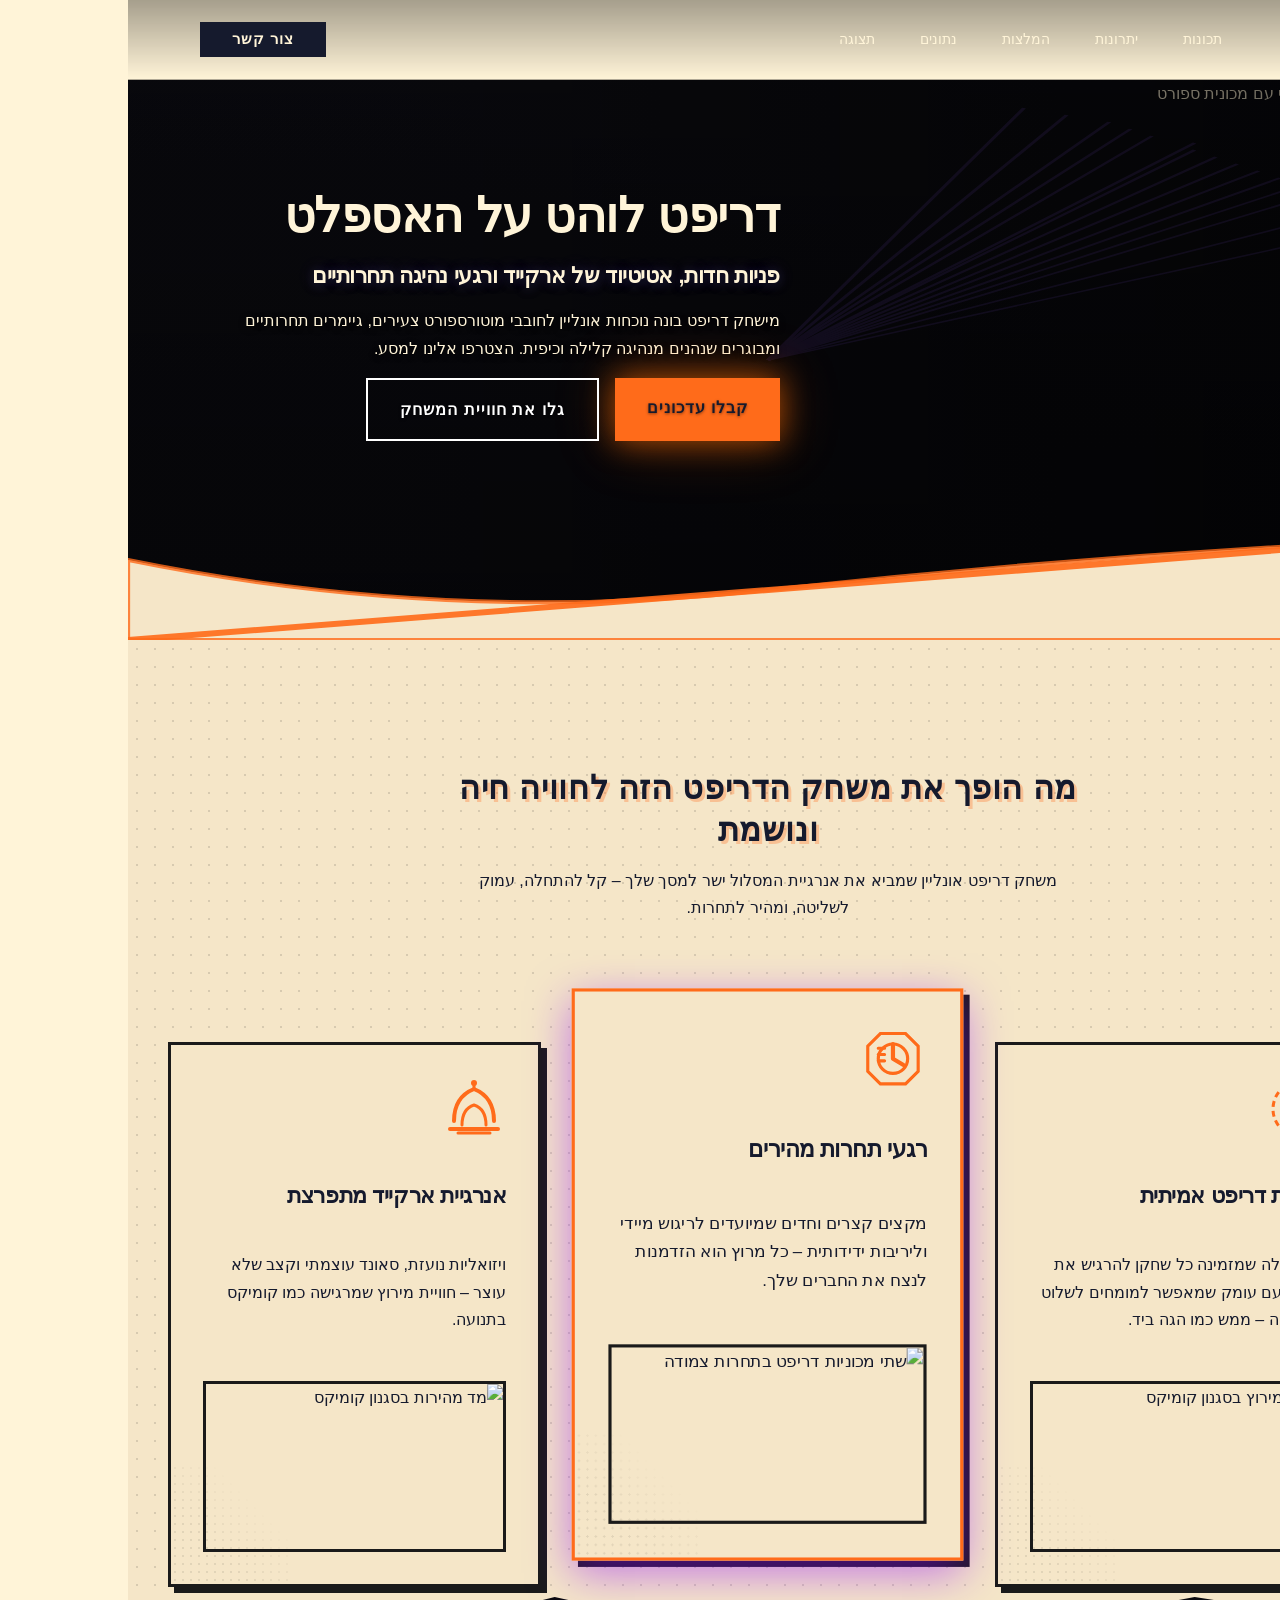
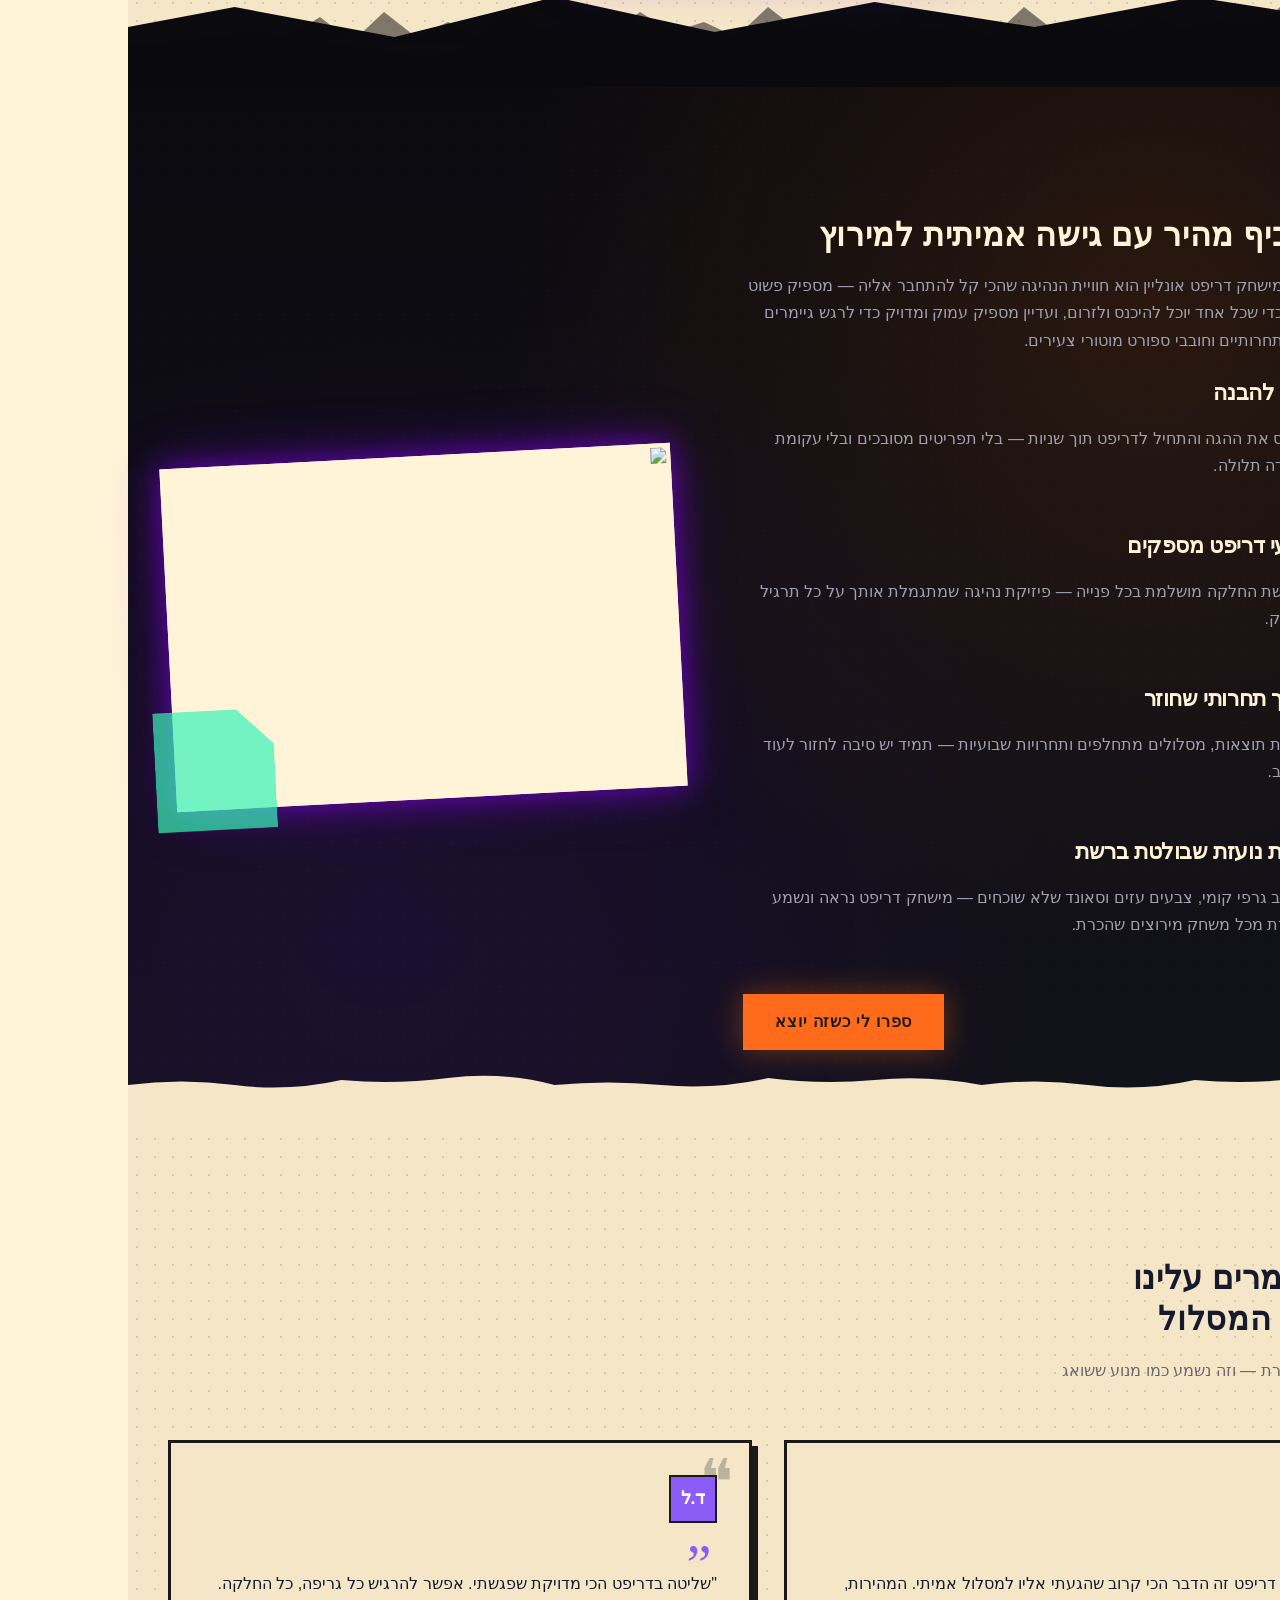
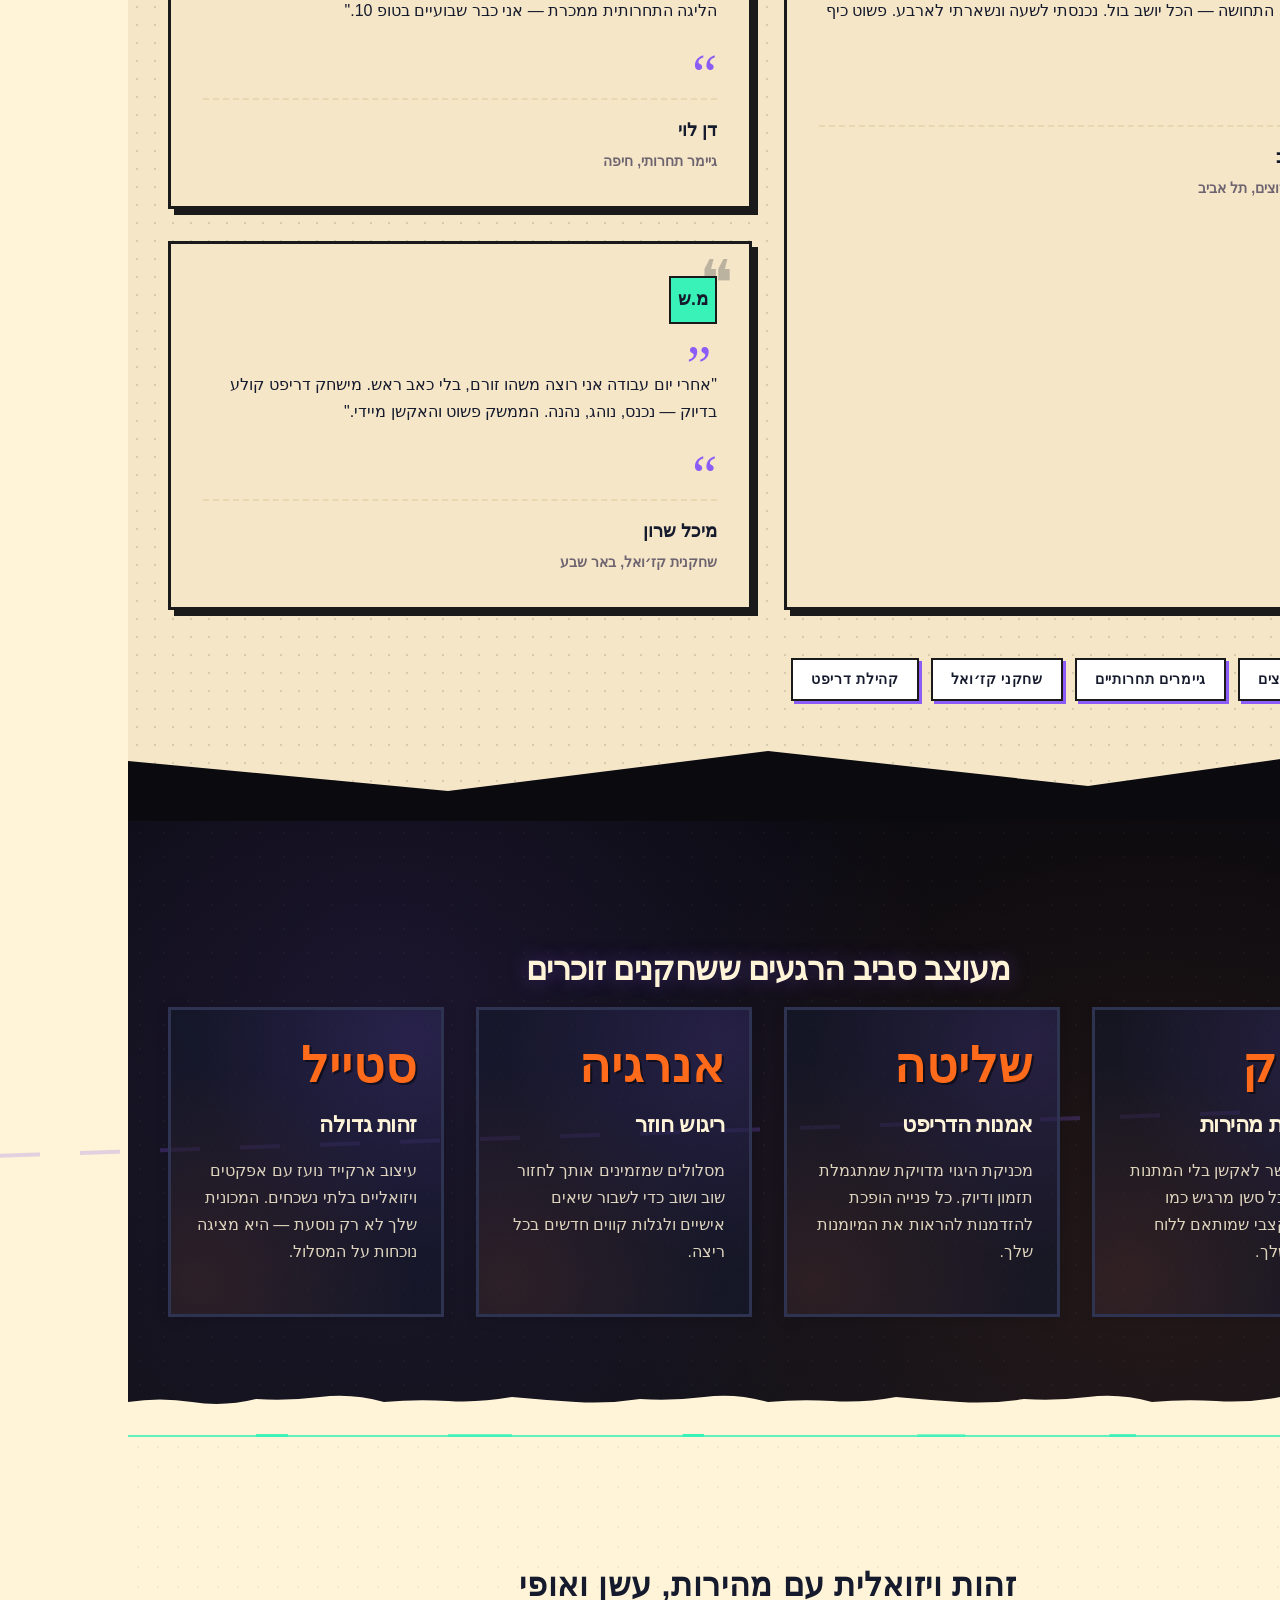
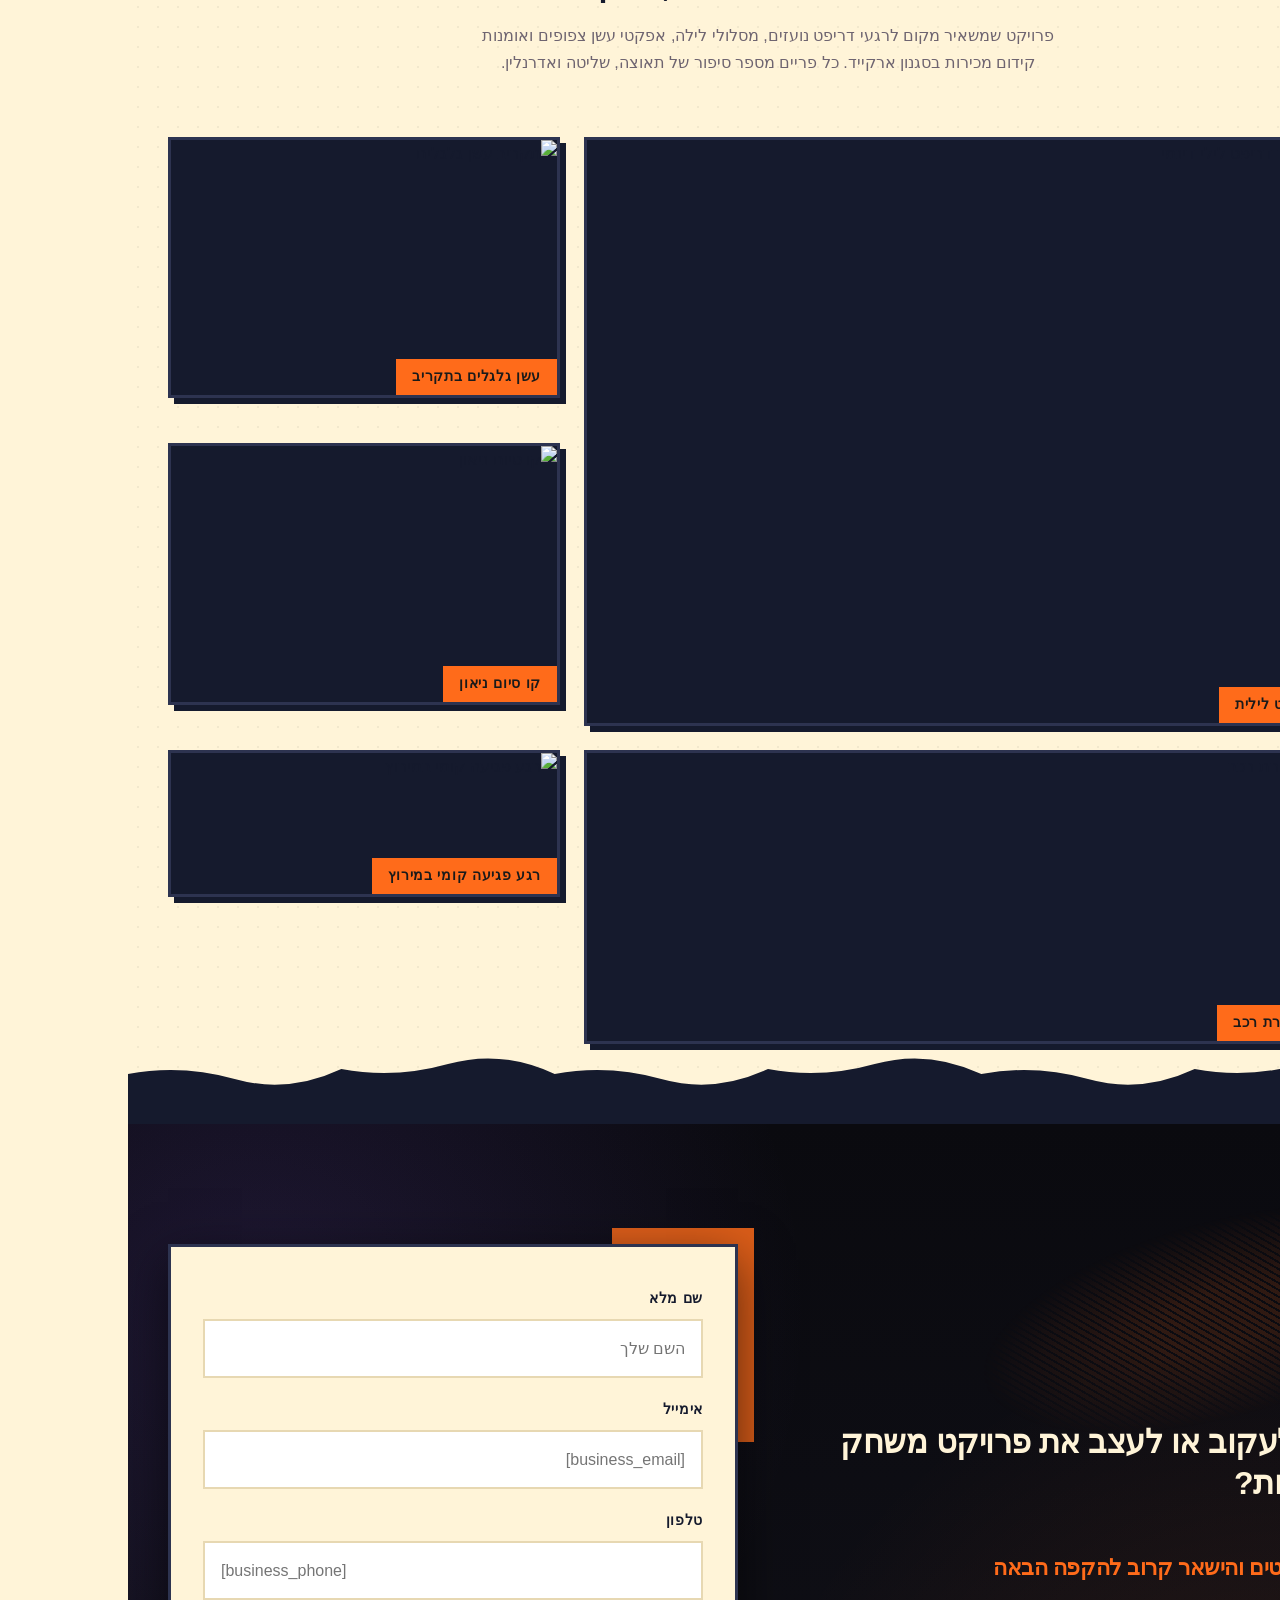
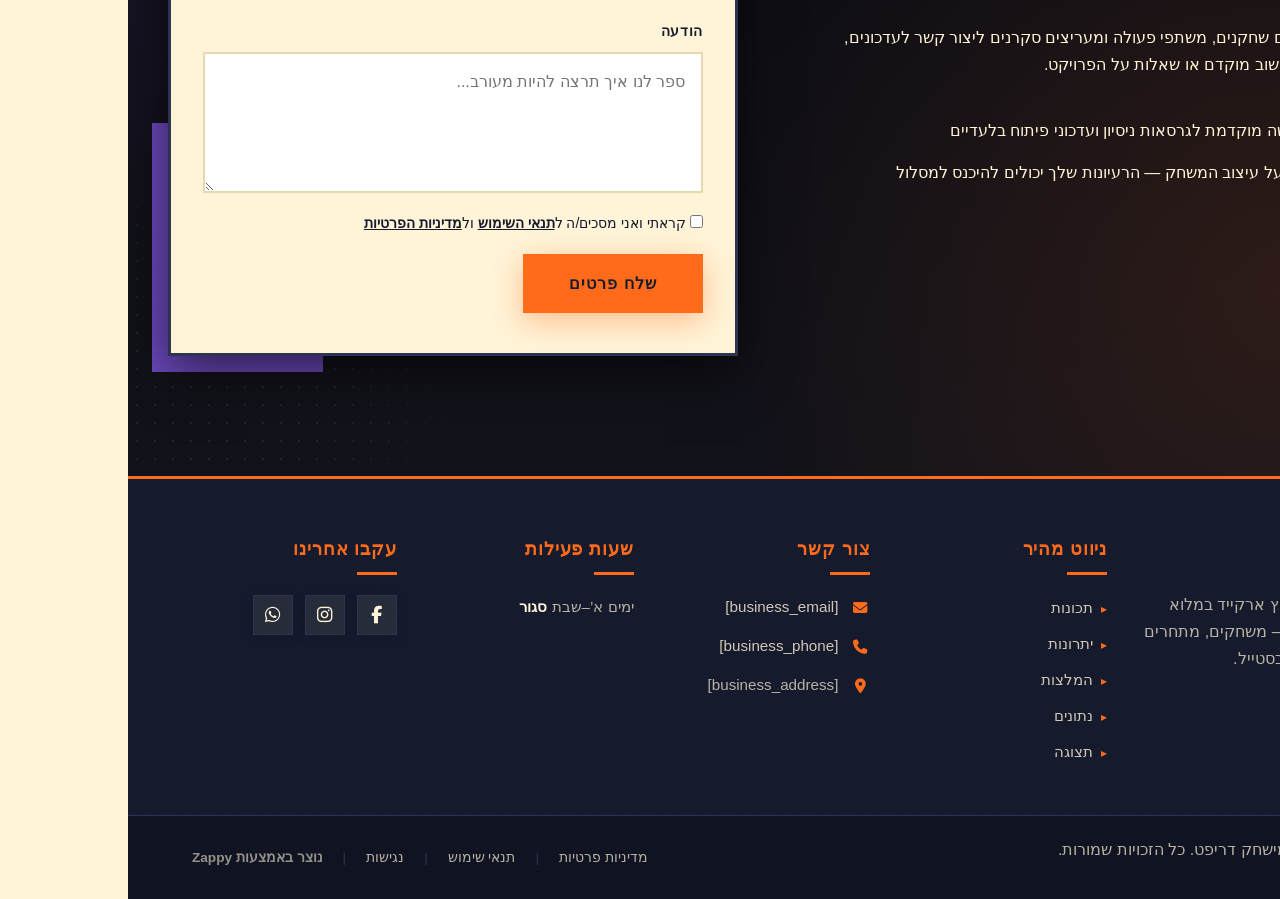
==== commit 14987cd9: "Background sync: Progressive GitHub Sync" ====
--- a/public/index.html
+++ b/public/index.html
@@ -1 +1 @@
-<!doctype html><html dir="rtl" lang="he"><head><meta charset="UTF-8"><meta content="width=device-width,initial-scale=1" name="viewport"><meta content="index, follow" name="robots"><title>שלטו במסלול — משחק דריפט אונליין — מישחק דריפט</title><meta content="היכנסו לעולם הדריפט התחרותי עם מישחק דריפט! חווית נהיגה מאתגרת, מסלולים מדויקים וקהילת גיימרים פעילה מחכים לכם. שחקו עכשיו והראו מי מלך הכביש!" name="description"><meta content="משחק דריפט אונליין, משחקי דריפט לגיימרים תחרותיים, דריפט גיימינג, משחקי מירוצים ודריפט בישראל, מישחק דריפט בית" name="keywords"><link href="/assets/favicon.ico" rel="icon" type="image/x-icon"><link href="/assets/favicon-16x16.png" rel="icon" type="image/png" sizes="16x16"><link href="/assets/favicon-32x32.png" rel="icon" type="image/png" sizes="32x32"><link href="/assets/favicon-48x48.png" rel="icon" type="image/png" sizes="48x48"><link href="/assets/favicon-192x192.png" rel="icon" type="image/png" sizes="192x192"><link href="/assets/favicon-512x512.png" rel="icon" type="image/png" sizes="512x512"><link href="/assets/apple-touch-icon.png" rel="apple-touch-icon"><script>!function(){"use strict";var t="f153f78f-48c3-4844-96a8-33fdeea852e9",e="https://api.zappy5.com/api/analytics/track",a=18e5,n=2592e6,o=!0,i=!0,r=!0;var s=function(){var e="zappy_visitor_"+t,a=null;try{if(a=localStorage.getItem(e)){var o=JSON.parse(a),i=Date.now();if(i-o.created<n)return o.lastSeen=i,localStorage.setItem(e,JSON.stringify(o)),o.id}}catch(t){console.warn("Zappy Analytics: LocalStorage not available")}var r="zv_"+Date.now()+"_"+Math.random().toString(36).substr(2,9);try{localStorage.setItem(e,JSON.stringify({id:r,created:Date.now(),lastSeen:Date.now()}))}catch(t){}return r}(),c=function(){var e="zappy_session_"+t,n=null;try{if(n=sessionStorage.getItem(e)){var o=JSON.parse(n),i=Date.now();if(i-o.timestamp<a)return o.timestamp=i,sessionStorage.setItem(e,JSON.stringify(o)),o.id}}catch(t){console.warn("Zappy Analytics: SessionStorage not available")}var r="zs_"+Date.now()+"_"+Math.random().toString(36).substr(2,9);try{sessionStorage.setItem(e,JSON.stringify({id:r,timestamp:Date.now()}))}catch(t){}return r}();function l(a,n){n=n||{};var o={website_id:t,event_type:a,page_path:window.location.pathname,referrer:document.referrer||"direct",visitor_id:s,session_id:c,metadata:n};if(navigator.sendBeacon){var i=new Blob([JSON.stringify(o)],{type:"application/json"});navigator.sendBeacon(e,i)}else fetch(e,{method:"POST",headers:{"Content-Type":"application/json"},body:JSON.stringify(o),keepalive:!0}).catch(function(t){console.warn("Zappy Analytics: Failed to track event",t)})}o&&l("pageview",{title:document.title,url:window.location.href}),i&&document.addEventListener("click",function(t){var e=t.target;if("BUTTON"===e.tagName||e.closest("button")){var a="BUTTON"===e.tagName?e:e.closest("button");l("click",{element:"button",text:a.textContent.trim().substring(0,100),id:a.id||null,class:a.className||null})}else if("A"===e.tagName||e.closest("a")){var n="A"===e.tagName?e:e.closest("a");l("navigation",{element:"link",text:n.textContent.trim().substring(0,100),href:n.href,external:n.hostname!==window.location.hostname})}},!0),r&&document.addEventListener("submit",function(t){var e=t.target;l("form_submit",{form_id:e.id||null,form_name:e.name||null,form_action:e.action||null,form_method:e.method||"GET"})},!0);var d=Date.now();window.addEventListener("beforeunload",function(){l("page_unload",{time_on_page:Math.floor((Date.now()-d)/1e3),page_path:window.location.pathname})}),window.zappyAnalytics={track:l,getVisitorId:function(){return s},getSessionId:function(){return c}}}()</script><script>!function(){"use strict";if(!window.zappyFireMarketingEvent){var t={begin_checkout:"checkout_started",purchase:"checkout_complete",add_to_cart:"add_to_cart",view_product:"view_product"},e={whatsapp_click:{ga4:"contact",meta:"Contact",gtm:"whatsapp_click",ecom:!1},phone_click:{ga4:"contact",meta:"Contact",gtm:"phone_click",ecom:!1},contact_form_submitted:{ga4:"generate_lead",meta:"Lead",gtm:"contact_form_submitted",ecom:!1},checkout_started:{ga4:"begin_checkout",meta:"InitiateCheckout",gtm:"begin_checkout",ecom:!0},checkout_complete:{ga4:"purchase",meta:"Purchase",gtm:"purchase",ecom:!0},product_inquiry:{ga4:"generate_lead",meta:"Lead",gtm:"product_inquiry",ecom:!1},add_to_cart:{ga4:"add_to_cart",meta:"AddToCart",gtm:"add_to_cart",ecom:!0},view_product:{ga4:"view_item",meta:"ViewContent",gtm:"view_item",ecom:!0}};window.zappyFireMarketingEvent=function(r,o,u){try{u=u||{};var p=t[r]||r,d=e[p];if(!d)return;if((o=o||{}).pagePath||o.page_path||(o.pagePath=a()),"checkout_complete"===p){var l=String(o.orderId||o.order_id||o.transaction_id||"");if(l&&function(t){if(!t)return!1;try{return"1"===sessionStorage.getItem(i(t))}catch(t){return!1}}(l))return;l&&function(t){if(t)try{sessionStorage.setItem(i(t),"1")}catch(t){}}(l)}if(!u.skipFirstParty)try{window.zappyAnalytics&&"function"==typeof window.zappyAnalytics.track&&window.zappyAnalytics.track(p,o)}catch(t){}try{if(window.dataLayer=window.dataLayer||[],d.ecom){var _=c(p,o),m={};_.transaction_id&&(m.transaction_id=_.transaction_id),null!=_.value&&(m.value=_.value),_.currency&&(m.currency=_.currency),_.items&&(m.items=_.items),window.dataLayer.push({event:d.gtm,ecommerce:m}),"checkout_complete"!==p&&"checkout_started"!==p||window.dataLayer.push({event:p,ecommerce:m})}else{var s={event:d.gtm};for(var h in o)Object.prototype.hasOwnProperty.call(o,h)&&(s[h]=o[h]);window.dataLayer.push(s)}}catch(t){}try{"function"==typeof window.gtag&&window.gtag("event",d.ga4,c(p,o))}catch(t){}try{"function"==typeof window.fbq&&window.fbq("track",d.meta,function(t,e){for(var r=n(e=e||{}),a=parseFloat(null!=e.value?e.value:null!=e.total?e.total:0)||0,c=String(e.currency||"USD").toUpperCase(),i=[],o=0,u=0;u<r.length;u++)r[u].item_id&&i.push(r[u].item_id),o+=r[u].quantity||1;if("checkout_complete"===t)return{value:a,currency:c,content_ids:i.length?i:void 0,content_type:"product",num_items:o||void 0,order_id:String(e.order_id||e.orderId||e.transaction_id||e.orderNumber||"")||void 0};if("checkout_started"===t)return{value:a,currency:c,content_ids:i.length?i:void 0,content_type:"product",num_items:o||parseInt(null!=e.itemCount?e.itemCount:0,10)||void 0};if("add_to_cart"===t){var p=String(e.productId||e.product_id||i[0]||"");return{value:a||(r[0]?r[0].price*r[0].quantity:0),currency:c,content_ids:p?[p]:i.length?i:void 0,content_type:"product",content_name:e.productName||e.product_name||r[0]&&r[0].item_name,num_items:parseInt(null!=e.quantity?e.quantity:o||1,10)||1}}if("view_product"===t){var d=String(e.productId||e.product_id||i[0]||"");return{value:a||parseFloat(null!=e.price?e.price:0)||0,currency:c,content_ids:d?[d]:i.length?i:void 0,content_type:"product",content_name:e.productName||e.product_name||r[0]&&r[0].item_name}}return"whatsapp_click"===t||"phone_click"===t?{content_name:"whatsapp_click"===t?"WhatsApp":"Phone",content_category:"contact"}:"contact_form_submitted"===t||"product_inquiry"===t?{content_name:"product_inquiry"===t?"Product inquiry":"Contact form",content_category:e.productName||e.product_name||void 0}:e}(p,o))}catch(t){}}catch(t){}};var r=Object.create(null);document.addEventListener("click",function(t){try{var e=t.target;if(!e)return;var r=u(e,".whatsapp-float, a.whatsapp-float, [data-zappy-whatsapp]"),n=function(t){for(var e=t;e&&e!==document;){if("A"===e.tagName)return e;e=e.parentElement}return null}(e),c=n&&n.href||"";if(r||n&&function(t){if(!t)return!1;var e=String(t).toLowerCase();return-1!==e.indexOf("wa.me/")||-1!==e.indexOf("api.whatsapp.com")||-1!==e.indexOf("whatsapp.com/send")||0===e.indexOf("whatsapp:")}(c)){if(!o("wa:"+c)){var i=r?"float":"link";window.zappyFireMarketingEvent("whatsapp_click",{source:i,href:c||null,pagePath:a()})}return}var p=u(e,".phone-header-btn, .nav-phone-btn, .call-btn, [data-zappy-phone]"),d="";if(n&&n.href&&0===String(n.href).toLowerCase().indexOf("tel:")?d=n.href:p&&p.href&&0===String(p.href).toLowerCase().indexOf("tel:")&&(d=p.href),p||d){var l="";return d&&(l=String(d).replace(/^tel:/i,"").trim()),void(o("tel:"+(l||p&&p.id||"btn"))||window.zappyFireMarketingEvent("phone_click",{source:p?"button":"link",phone:l||null,href:d||null,pagePath:a()}))}}catch(t){}},!0)}function a(){try{if(window.ZAPPY_CONFIG&&window.ZAPPY_CONFIG.currentPagePath)return window.ZAPPY_CONFIG.currentPagePath}catch(t){}try{return window.location.pathname||"/"}catch(t){return"/"}}function n(t){var e=(t=t||{}).items||t.cartItems||t.cart_items||t.lineItems||[];Array.isArray(e)||(e=[]);for(var r=[],a=0;a<e.length;a++){var n=e[a];if(n&&"object"==typeof n){var c=String(n.item_id||n.productId||n.product_id||n.id||"").trim(),i=String(n.item_name||n.productName||n.product_name||n.name||"").trim(),o=parseFloat(null!=n.price?n.price:null!=n.unitPrice?n.unitPrice:0)||0,u=Math.max(1,parseInt(null!=n.quantity?n.quantity:null!=n.qty?n.qty:1,10)||1);(c||i)&&r.push({item_id:c||i,item_name:i||c,price:o,quantity:u})}}return r}function c(t,e){var r=n(e=e||{}),c=parseFloat(null!=e.value?e.value:null!=e.total?e.total:0)||0,i=String(e.currency||"USD").toUpperCase();if("checkout_complete"===t)return{transaction_id:String(e.transaction_id||e.orderId||e.order_id||e.orderNumber||"")||void 0,value:c,currency:i,items:r};if("checkout_started"===t)return{value:c,currency:i,items:r};if("add_to_cart"===t){var o=r.length?r:[{item_id:String(e.productId||e.product_id||""),item_name:String(e.productName||e.product_name||""),price:parseFloat(null!=e.value?e.value:null!=e.price?e.price:0)||0,quantity:parseInt(null!=e.quantity?e.quantity:1,10)||1}].filter(function(t){return t.item_id||t.item_name});return{value:c||(o[0]?o[0].price*o[0].quantity:0),currency:i,items:o}}if("view_product"===t){var u=r.length?r:[{item_id:String(e.productId||e.product_id||""),item_name:String(e.productName||e.product_name||""),price:parseFloat(null!=e.price?e.price:null!=e.value?e.value:0)||0,quantity:1}].filter(function(t){return t.item_id||t.item_name});return{currency:i,value:c||(u[0]?u[0].price:0),items:u}}return"whatsapp_click"===t||"phone_click"===t?{method:"whatsapp_click"===t?"whatsapp":"phone",page_path:e.pagePath||a()}:"contact_form_submitted"===t||"product_inquiry"===t?{page_path:e.pagePath||a()}:e}function i(t){return"zappy_purchase_fired_"+String(t||"")}function o(t){var e=Date.now();return!!(r[t]&&e-r[t]<800)||(r[t]=e,!1)}function u(t,e){return t&&t.closest?t.closest(e):null}}()</script><meta content="שלטו במסלול — משחק דריפט אונליין — מישחק דריפט" property="og:title"><meta content="היכנסו לעולם הדריפט התחרותי עם מישחק דריפט! חווית נהיגה מאתגרת, מסלולים מדויקים וקהילת גיימרים פעילה מחכים לכם. שחקו עכשיו והראו מי מלך הכביש!" property="og:description"><meta content="summary_large_image" name="twitter:card"><meta content="שלטו במסלול — משחק דריפט אונליין — מישחק דריפט" name="twitter:title"><meta content="היכנסו לעולם הדריפט התחרותי עם מישחק דריפט! חווית נהיגה מאתגרת, מסלולים מדויקים וקהילת גיימרים פעילה מחכים לכם. שחקו עכשיו והראו מי מלך הכביש!" name="twitter:description"><meta content="website" property="og:type"><meta content="he_IL" property="og:locale"><style>.skip-link{position:absolute;top:0;left:0;transform:translateY(-200%);padding:12px 18px;background:var(--bg-dark,#1a1a1a);color:var(--text-light,#fff);font-weight:600;border-radius:0 0 8px 0;z-index:10000}.skip-link:focus{transform:none;outline:2px solid var(--ring,#fff);outline-offset:2px}:focus-visible{outline:2px solid var(--ring,currentColor);outline-offset:3px}</style><link href="/assets/favicon.ico" rel="icon" type="image/x-icon"><link href="/assets/favicon-16x16.png" rel="icon" type="image/png" sizes="16x16"><link href="/assets/favicon-32x32.png" rel="icon" type="image/png" sizes="32x32"><link href="/assets/favicon-48x48.png" rel="icon" type="image/png" sizes="48x48"><link href="/assets/favicon-192x192.png" rel="icon" type="image/png" sizes="192x192"><link href="/assets/favicon-512x512.png" rel="icon" type="image/png" sizes="512x512"><link href="/assets/apple-touch-icon.png" rel="apple-touch-icon"><link href="https://cdn.jsdelivr.net/npm/vanilla-cookieconsent@3/dist/cookieconsent.css" rel="stylesheet"><style id="zappy-critical-above-fold-css">html{box-sizing:border-box;-webkit-text-size-adjust:100%}*,::after,::before{box-sizing:inherit}body{margin:0;min-width:320px;overflow-x:clip}img,svg,video{max-width:100%;height:auto}main{display:block}.container{width:min(100% - 32px,1200px);margin-inline:auto}.navbar,header .navbar,header[role=banner],nav.navbar{position:relative;z-index:1000;width:100%}.nav-container,.navbar .container{display:flex;align-items:center;justify-content:space-between;min-height:64px}.logo,.logo-link img{display:block;width:35px;height:35px;object-fit:contain}#navMenu,.nav-menu{list-style:none;margin:0;padding:0}#navMenu a,.nav-menu a,.navbar .nav-links a,.navbar a{color:inherit;text-decoration:none}#navMenu .sub-menu,.nav-menu .sub-menu,.navbar .sub-menu{display:none}.fa,.fa-brands,.fa-regular,.fa-solid,.fab,.far,.fas{display:inline-block;min-width:1em;text-align:center}html:not(#zappy-noop) .navbar:has(.nav-ecommerce-icons)>.phone-header-btn,html:not(#zappy-noop)[data-zappy-site-type=ecommerce] .phone-header-btn{display:none!important;visibility:hidden!important;width:0!important;height:0!important;pointer-events:none!important}.zappy-preview-empty-store-cta{display:none!important;visibility:hidden!important;height:0!important;max-height:0!important;overflow:hidden!important;margin:0!important;padding:0!important;border:0!important;box-shadow:none!important}.zappy-catalog-menu{background:var(--surface-color,var(--surface,linear-gradient(135deg,#f8f9fa 0,#fff 100%)));border-bottom:1px solid var(--border-color,#e5e7eb);padding:0;position:sticky;top:0;z-index:90}.zappy-catalog-menu.rtl,.zappy-catalog-menu[dir=rtl]{direction:rtl}.zappy-catalog-menu.ltr,.zappy-catalog-menu[dir=ltr]{direction:ltr}.catalog-menu-container{max-width:1440px;margin:0 auto;display:flex;align-items:center;gap:8px;padding:10px 24px;overflow:visible}.catalog-menu-categories,.catalog-menu-list{display:flex;align-items:center;gap:4px;flex-wrap:wrap;margin:0;padding:0;list-style:none}.catalog-menu-item{display:inline-flex;align-items:center;padding:8px 16px;font-size:14px;font-weight:500;color:var(--text-color,var(--text,#374151));text-decoration:none;border-radius:20px;white-space:nowrap}.catalog-menu-all{background:var(--primary-color,var(--primary,#111));color:var(--text-light,#fff)!important}.catalog-menu-parent{position:relative;display:inline-flex;align-items:center}.catalog-menu-trigger{display:inline-flex;align-items:center;gap:6px}.catalog-menu-chevron{flex-shrink:0}.catalog-menu-parent>.sub-menu{display:none!important;visibility:hidden!important;opacity:0!important;pointer-events:none!important}.hero-section,.index-hero-section,section[class*=hero]{position:relative;overflow:hidden;min-height:560px}.hero-bg-image,.hero-bg-wrapper,section[class*=hero] [class*=hero-bg]{position:absolute;inset:0;width:100%;height:100%}.hero-bg-image img,.hero-bg-wrapper img,section[class*=hero] [data-hero-bg],section[class*=hero] img[data-hero-background=true]{width:100%!important;height:100%!important;object-fit:cover!important;display:block}.hero-content,section[class*=hero] .container{position:relative;z-index:2}@media(max-width:768px){:root{--header-height:72px;--total-header-height:72px;--zappy-mobile-menu-top:72px}html[data-zappy-site-type=ecommerce] body{padding-top:var(--total-header-height,72px)}html[data-zappy-site-type=ecommerce] body>.navbar:not(.zappy-catalog-menu),html[data-zappy-site-type=ecommerce] body>nav.navbar{position:fixed!important;top:0;left:0;right:0;z-index:100000;width:100%;margin-bottom:0}.zappy-catalog-menu{position:fixed;top:var(--header-height,72px);left:0;right:0;z-index:99999}.nav-container,.navbar .container{min-height:60px}#navMenu,.nav-menu{max-width:100vw;overflow-x:hidden}.hero-section,.index-hero-section,section[class*=hero]{min-height:100svh}.hero-bg-image,.hero-bg-wrapper,.hero-scrim{min-height:100svh}}:root{--zappy-header-stack-height:calc(var(--zappy-announcement-height, 40px) + var(--header-height, 72px))}body:has(.zappy-announcement-bar) .navbar:not(.zappy-catalog-menu):not(.mobile-search-panel),body:has(.zappy-announcement-bar) header.navbar,body:has(.zappy-announcement-bar) nav.navbar:not(.zappy-catalog-menu){top:var(--zappy-announcement-height,40px)!important}body:has(.zappy-announcement-bar) .index-hero-section,body:has(.zappy-announcement-bar) main>section[class*=hero]:first-of-type,body:has(.zappy-announcement-bar) section[data-hero-type^=fullscreen]{margin-top:calc(-1 * var(--zappy-header-stack-height))!important;padding-top:calc(var(--zappy-header-stack-height))!important}[data-zappy-content-align]{display:flex!important;flex-direction:column!important}[data-zappy-content-align^=top-]{justify-content:flex-start!important}[data-zappy-content-align^=center-],[data-zappy-content-align^=lower-],[data-zappy-content-align^=upper-]{justify-content:center!important}[data-zappy-content-align^=bottom-]{justify-content:flex-end!important}[data-zappy-content-align$="-left"],[data-zappy-content-align$="-mid-left"]{align-items:flex-start!important;text-align:start!important}[data-zappy-content-align$="-center"]{align-items:center!important;text-align:center!important}[data-zappy-content-align$="-mid-right"],[data-zappy-content-align$="-right"]{align-items:flex-end!important;text-align:end!important}[data-zappy-content-align] [data-zappy-align-target]{margin-left:auto;margin-right:auto}[data-zappy-content-align$="-center"] [data-zappy-align-target],[data-zappy-content-align$="-center"] [data-zappy-align-target]>*{text-align:center!important}</style><link href="/styles.css" rel="stylesheet"><script>window.ZAPPY_WEBSITE_ID="f153f78f-48c3-4844-96a8-33fdeea852e9",window.ZAPPY_API_BASE="https://api.zappy5.com"</script><link href="/assets/site-image-index-hero-image-1.webp" rel="preload" as="image" fetchpriority="high"><style id="zappy-dropdown-submenu-styles">#navMenu li:has(.sub-menu),.nav-menu li:has(.sub-menu),.navbar li:has(.sub-menu),nav li:has(.sub-menu){position:relative}#navMenu .sub-menu,.nav-menu .sub-menu,.navbar .sub-menu,nav .sub-menu{display:block!important;position:absolute!important;top:100%;left:0;min-width:220px;border-radius:8px;box-shadow:0 8px 25px rgba(0,0,0,.15);padding:8px 0;opacity:0;visibility:hidden;transform:translateY(10px);transition:all .3s ease;z-index:1000;list-style:none;pointer-events:none}#navMenu li:hover>.sub-menu,.nav-menu li:hover>.sub-menu,.navbar li:hover>.sub-menu,nav li:hover>.sub-menu{opacity:1!important;visibility:visible!important;transform:translateY(0)!important;pointer-events:auto!important}.sub-menu li{list-style:none;margin:0;padding:0}.sub-menu a{display:block!important;padding:10px 16px!important;color:var(--text-dark,#333)!important;font-weight:500;text-decoration:none;white-space:nowrap;transition:background-color .2s}.sub-menu .zappy-nav-child>a{padding-left:28px!important;font-size:.9em!important;opacity:.85!important}[dir=rtl] .sub-menu .zappy-nav-child>a,html[lang=ar] .sub-menu .zappy-nav-child>a,html[lang=he] .sub-menu .zappy-nav-child>a{padding-left:10px!important;padding-right:28px!important}.sub-menu .zappy-nav-parent>a{font-weight:600!important}.sub-menu a:hover{background-color:#f5f5f5}[dir=rtl] .nav-menu .sub-menu,[dir=rtl] .navbar .sub-menu,[dir=rtl] nav .sub-menu,html[lang=ar] .nav-menu .sub-menu,html[lang=ar] .navbar .sub-menu,html[lang=ar] nav .sub-menu,html[lang=he] .nav-menu .sub-menu,html[lang=he] .navbar .sub-menu,html[lang=he] nav .sub-menu{left:auto!important;right:0!important}.sub-menu:empty,.sub-menu:not(:has(li)):not(:has(> a)),.sub-menu:not(:has(li:not(.zappy-hidden-menu-item))):not(:has(> a)){display:none!important;opacity:0!important;visibility:hidden!important;pointer-events:none!important}li:has(.menu-group-title):hover>.sub-menu{opacity:1!important;visibility:visible!important;transform:translateY(0)!important;pointer-events:auto!important}#navMenu>li>.menu-group-title,.nav-menu>li>.menu-group-title{display:inline-block;padding:.5rem 1rem;cursor:default;user-select:none}@media (max-width:768px){#navMenu .sub-menu,.nav-menu .sub-menu,.navbar .sub-menu,nav .sub-menu{position:static!important;transform:none!important;box-shadow:none!important;background:0 0!important;max-height:0;overflow:hidden;opacity:0;visibility:hidden;transition:max-height .3s ease,opacity .3s ease;padding:0!important;border-radius:0!important}#navMenu .sub-menu.mobile-expanded,.nav-menu .sub-menu.mobile-expanded,.navbar .sub-menu.mobile-expanded{max-height:none!important;overflow-y:visible!important;opacity:1!important;visibility:visible!important;padding:8px 0 8px 16px!important}[dir=rtl] .sub-menu.mobile-expanded,html[lang=he] .sub-menu.mobile-expanded{padding:8px 16px 8px 0!important}#navMenu li:hover>.sub-menu,.nav-menu li:hover>.sub-menu,.navbar li:hover>.sub-menu,nav li:hover>.sub-menu{opacity:0;visibility:hidden;pointer-events:none}#navMenu li>.sub-menu.mobile-expanded,.nav-menu li>.sub-menu.mobile-expanded,.navbar li>.sub-menu.mobile-expanded,nav li>.sub-menu.mobile-expanded{opacity:1!important;visibility:visible!important;pointer-events:auto!important}#navMenu li:has(.sub-menu),.nav-menu li:has(.sub-menu),.navbar li:has(.sub-menu),nav li:has(.sub-menu){display:flex!important;flex-wrap:wrap!important;align-items:center!important;position:relative!important;min-height:44px!important}#navMenu li:has(.sub-menu)>a,.nav-menu li:has(.sub-menu)>a,.navbar li:has(.sub-menu)>a,nav li:has(.sub-menu)>a{flex:1!important;min-width:0!important}#navMenu li:has(.sub-menu)>.menu-group-title,.nav-menu li:has(.sub-menu)>.menu-group-title,.navbar li:has(.sub-menu)>.menu-group-title,nav li:has(.sub-menu)>.menu-group-title{flex:1!important;min-width:0!important;padding:0!important;line-height:inherit!important}#navMenu li:has(.sub-menu)>.sub-menu,.nav-menu li:has(.sub-menu)>.sub-menu,.navbar li:has(.sub-menu)>.sub-menu,nav li:has(.sub-menu)>.sub-menu{flex-basis:100%!important;width:100%!important}#navMenu li:has(.sub-menu)>a [class*=arrow],#navMenu li:has(.sub-menu)>a [class*=chevron],.nav-menu li:has(.sub-menu)>a .fa-angle-down,.nav-menu li:has(.sub-menu)>a .fa-chevron-down,.nav-menu li:has(.sub-menu)>a [class*=arrow],.nav-menu li:has(.sub-menu)>a [class*=chevron],nav li:has(.sub-menu)>a [class*=arrow],nav li:has(.sub-menu)>a [class*=chevron]{display:none!important;visibility:hidden!important}.mobile-submenu-toggle{display:flex!important;align-items:center!important;justify-content:center!important;width:44px!important;height:auto!important;background:0 0!important;border:none!important;cursor:pointer!important;color:var(--text-light)!important;position:static!important;flex-shrink:0!important;align-self:stretch!important;z-index:2!important;padding:0!important;margin:0!important}.mobile-submenu-toggle::after{content:''!important;width:0!important;height:0!important;border-left:6px solid transparent!important;border-right:6px solid transparent!important;border-top:7px solid currentColor!important;transition:transform .3s ease!important}.mobile-submenu-toggle.expanded::after{transform:rotate(180deg)!important}.sub-menu a{padding:10px 0!important;display:block!important;color:var(--text-light)!important;white-space:normal!important}.sub-menu .zappy-nav-child>a{padding-left:28px!important;font-size:.9em!important;opacity:.85!important}[dir=rtl] .sub-menu .zappy-nav-child>a,html[lang=ar] .sub-menu .zappy-nav-child>a,html[lang=he] .sub-menu .zappy-nav-child>a{padding-left:0!important;padding-right:28px!important}.sub-menu .zappy-nav-parent>a{font-weight:600!important}#navMenu.active,.nav-menu.active{max-width:100vw!important;overflow-x:hidden!important;box-sizing:border-box!important}.navbar .sub-menu li a,.zappy-products-dropdown .sub-menu a,nav.navbar .sub-menu li a{color:var(--text-light)!important}}@media (min-width:769px){.mobile-submenu-toggle{display:none!important}}</style><style id="zappy-widget-visibility">html[dir=rtl] .whatsapp-float{right:20px!important;left:auto!important}html:not([dir]) .whatsapp-float,html[dir=ltr] .whatsapp-float{left:20px!important;right:auto!important}html[dir=rtl] #mic-access-tool-general-button,html[dir=rtl] #mic-init-access-tool #mic-access-tool-general-button,html[dir=rtl] #mic-init-access-tool .mic-access-tool-general-button,html[dir=rtl] ._access-icon,html[dir=rtl] .mic-access-tool-general-button{left:20px!important;right:auto!important}html:not([dir]) #mic-access-tool-general-button,html:not([dir]) #mic-init-access-tool #mic-access-tool-general-button,html:not([dir]) #mic-init-access-tool .mic-access-tool-general-button,html:not([dir]) ._access-icon,html:not([dir]) .mic-access-tool-general-button,html[dir=ltr] #mic-access-tool-general-button,html[dir=ltr] #mic-init-access-tool #mic-access-tool-general-button,html[dir=ltr] #mic-init-access-tool .mic-access-tool-general-button,html[dir=ltr] ._access-icon,html[dir=ltr] .mic-access-tool-general-button{right:20px!important;left:auto!important}@media (max-width:768px){.whatsapp-float{display:flex!important}}@media (min-width:769px){.whatsapp-float{display:flex!important}}@media (max-width:768px){#mic-access-tool-general-button,#mic-init-access-tool #mic-access-tool-general-button,#mic-init-access-tool .mic-access-tool-general-button,._access-icon,.mic-access-tool-general-button{display:flex!important;visibility:visible!important;opacity:1!important;pointer-events:auto!important}#mic-access-tool-box.opened-mic-access-tool,#mic-init-access-tool #mic-access-tool-box.opened-mic-access-tool,.mic-access-tool-box.opened-mic-access-tool{visibility:visible!important;opacity:1!important;pointer-events:auto!important}}@media (min-width:769px){#mic-access-tool-general-button,#mic-init-access-tool #mic-access-tool-general-button,#mic-init-access-tool .mic-access-tool-general-button,._access-icon,.mic-access-tool-general-button{display:flex!important;visibility:visible!important;opacity:1!important;pointer-events:auto!important}#mic-access-tool-box.opened-mic-access-tool,#mic-init-access-tool #mic-access-tool-box.opened-mic-access-tool,.mic-access-tool-box.opened-mic-access-tool{visibility:visible!important;opacity:1!important;pointer-events:auto!important}}</style></head><body><a href="#main" class="skip-link">דלג לתוכן הראשי</a><nav class="navbar" dir="rtl"><button class="mobile-toggle" aria-label="Menu" id="mobileToggle"><svg viewBox="0 0 24 24" fill="none" class="hamburger-icon" height="24" width="24" style="display:block !important"><path d="M3 12h18M3 6h18M3 18h18" stroke="currentColor" stroke-width="2" stroke-linecap="round"></path></svg> <svg viewBox="0 0 24 24" fill="none" class="close-icon" height="24" width="24" style="display:none !important"><path d="M18 6L6 18M6 6l12 12" stroke="currentColor" stroke-width="2" stroke-linecap="round"></path></svg></button> <button class="phone-header-btn" aria-label="Call" data-phone="[business_phone]"><svg viewBox="0 0 24 24" fill="currentColor" width="20" height="20"><path d="M22 16.92v3a2 2 0 0 1-2.18 2 19.79 19.79 0 0 1-8.63-3.07 19.5 19.5 0 0 1-6-6 19.79 19.79 0 0 1-3.07-8.67A2 2 0 0 1 4.11 2h3a2 2 0 0 1 2 1.72 12.84 12.84 0 0 0 .7 2.81 2 2 0 0 1-.45 2.11L8.09 9.91a16 16 0 0 0 6 6l1.27-1.27a2 2 0 0 1 2.11-.45 12.84 12.84 0 0 0 2.81.7A2 2 0 0 1 22 16.92z"></path></svg></button><div class="nav-container"><div class="nav-right-group"><div class="nav-brand"><a href="/" class="logo-link"><img alt="מישחק דריפט" decoding="async" height="35" src="/assets/site-image-image-1.webp" width="35" class="logo"></a></div><ul class="nav-menu" id="navMenu"><li><a href="#features">תכונות</a></li><li><a href="#benefits">יתרונות</a></li><li><a href="#testimonials">המלצות</a></li><li><a href="#stats">נתונים</a></li><li><a href="#showcase">תצוגה</a></li><li class="mobile-contact-link nav-cta-mobile-item"><a href="#cta" class="nav-cta-btn">צור קשר</a></li></ul></div><div class="nav-cta-container"><a href="#cta" class="nav-cta-btn">צור קשר</a></div></div></nav><script>window.addEventListener("load",function(){const e=document.querySelector(".navbar, nav, header");if(!e)return void console.log("[Navbar] Navbar element not found");let t=document.getElementById("mobileToggle")||document.querySelector(".mobile-toggle")||document.querySelector(".hamburger")||document.querySelector(".hamburger-menu")||document.querySelector(".menu-toggle")||document.querySelector(".burger-menu")||document.querySelector('[aria-label="Menu"]')||document.querySelector('[aria-label="תפריט"]');const o=document.querySelector(".phone-header-btn"),n=window.getComputedStyle(e);let r=n.backgroundColor;if(console.log("[Navbar] Initial navbar background:",r),"transparent"===r||"rgba(0, 0, 0, 0)"===r||r.startsWith("rgba")&&r.includes(", 0)")){const e=n.backgroundImage;if(e&&"none"!==e)console.log("[Navbar] Navbar has background image/gradient, using dark text"),r="rgb(240, 240, 240)";else{const e=window.getComputedStyle(document.body).backgroundColor;console.log("[Navbar] Navbar transparent, using body background:",e),r=e}}const a=r.match(/\d+/g);if(a&&a.length>=3){const e=(.299*parseInt(a[0])+.587*parseInt(a[1])+.114*parseInt(a[2]))/255;console.log("[Navbar] Mobile button colors preserved from Claude CSS (luminance:",e.toFixed(2)+")");const n=document.createElement("style");n.id="zappy-mobile-nav-fix";document.documentElement.lang;document.documentElement.dir,n.textContent='\n        /* Hide mobile buttons on desktop, show only on mobile */\n        @media (min-width: 769px) {\n          .mobile-toggle,\n          .phone-header-btn {\n            display: none !important;\n          }\n        }\n        \n        /* Show and position mobile buttons correctly on mobile */\n        @media (max-width: 768px) {\n          .navbar,\n          nav.navbar {\n            min-height: 70px !important;\n          }\n\n          .mobile-toggle,\n          .phone-header-btn {\n            position: absolute !important;\n            top: 0 !important;\n            bottom: 0 !important;\n            margin-top: auto !important;\n            margin-bottom: auto !important;\n            transform: none !important;\n            z-index: 1001 !important;\n            display: flex !important;\n            align-items: center !important;\n            justify-content: center !important;\n            width: 36px !important;\n            height: 36px !important;\n            border-radius: 50% !important;\n            border: none !important;\n            cursor: pointer !important;\n            padding: 6px !important;\n            background: none !important;\n            color: var(--nav-text, var(--text-light)) !important;\n            touch-action: manipulation !important;\n            -webkit-tap-highlight-color: transparent !important;\n          }\n\n          html[data-zappy-site-type="ecommerce"] .phone-header-btn,\n          body[data-zappy-site-type="ecommerce"] .phone-header-btn,\n          html[data-zappy-site-type="ecommerce"] header .phone-header-btn,\n          html[data-zappy-site-type="ecommerce"] nav .phone-header-btn {\n            display: none !important;\n            visibility: hidden !important;\n            width: 0 !important;\n            height: 0 !important;\n            min-width: 0 !important;\n            overflow: hidden !important;\n          }\n          \n          /* LTR positioning (default): hamburger LEFT, phone RIGHT */\n          html:not([dir="rtl"]):not([lang="he"]):not([lang="ar"]) .mobile-toggle,\n          html[dir="ltr"] .mobile-toggle {\n            left: 12px !important;\n            right: auto !important;\n          }\n          html:not([dir="rtl"]):not([lang="he"]):not([lang="ar"]) .phone-header-btn,\n          html[dir="ltr"] .phone-header-btn {\n            right: 12px !important;\n            left: auto !important;\n          }\n          \n          /* RTL positioning: hamburger RIGHT, phone LEFT */\n          html[dir="rtl"] .mobile-toggle,\n          html[lang="he"] .mobile-toggle,\n          html[lang="ar"] .mobile-toggle {\n            right: 12px !important;\n            left: auto !important;\n          }\n          html[dir="rtl"] .phone-header-btn,\n          html[lang="he"] .phone-header-btn,\n          html[lang="ar"] .phone-header-btn {\n            left: 12px !important;\n            right: auto !important;\n          }\n          \n          /* CRITICAL: Ensure nav-container has min-height on mobile */\n          /* All children are positioned absolutely/fixed on mobile, so height:auto collapses to 0 */\n          .nav-container {\n            min-height: 70px !important;\n            position: relative !important;\n          }\n          \n          /* Ensure SVG icons are properly sized and inherit color */\n          .mobile-toggle svg,\n          .phone-header-btn svg {\n            width: 24px !important;\n            height: 24px !important;\n            /* Don\'t force display - let JavaScript control hamburger/close toggle */\n          }\n          \n          /* Reset nav-cta-container on mobile - remove desktop box-shadow/padding */\n          /* that creates a visible ghost box when CTA button is hidden */\n          .nav-cta-container {\n            box-shadow: none !important;\n            padding: 0 !important;\n          }\n          \n          /* Hide nav-cta-container entirely on mobile when there\'s no lang-switcher */\n          /* (only the CTA button is inside, and it\'s hidden on mobile) */\n          .nav-cta-container:not(:has(.lang-switcher)) {\n            display: none !important;\n          }\n          \n          /* CRITICAL: Prevent hero image fade gradient from bleeding over headline text */\n          /* The .image-fade-gradient has bottom: -30px (extends below parent) */\n          /* On mobile stacked layout, this overlaps the h1 text below the image */\n          .hero-image-column {\n            overflow: hidden !important;\n          }\n          .image-fade-gradient {\n            bottom: 0 !important;\n          }\n          \n          /* Hide desktop language switcher on mobile - hamburger menu handles it */\n          /* High specificity to override stored CSS */\n          .lang-switcher,\n          .nav-cta-container .lang-switcher,\n          .nav-container .lang-switcher,\n          .navbar .lang-switcher,\n          .navbar .nav-cta-container .lang-switcher {\n            display: none !important;\n          }\n        }\n      ';const r=document.getElementById("zappy-mobile-nav-fix");r&&r.remove(),document.head.appendChild(n),console.log("[Navbar] Critical CSS injected for mobile nav positioning");const i=window.innerWidth<=768;if(t){const e=t.querySelector(".hamburger-icon"),o=t.querySelector(".close-icon");e&&(e.style.setProperty("width","24px","important"),e.style.setProperty("height","24px","important"),e.style.setProperty("display","block","important")),o&&(o.style.setProperty("width","24px","important"),o.style.setProperty("height","24px","important"),o.style.setProperty("display","none","important")),i?(t.style.setProperty("position","absolute","important"),t.style.setProperty("top","0","important"),t.style.setProperty("bottom","0","important"),t.style.setProperty("margin-top","auto","important"),t.style.setProperty("margin-bottom","auto","important"),t.style.setProperty("transform","none","important"),t.style.setProperty("z-index","1001","important"),t.style.removeProperty("left"),t.style.removeProperty("right"),console.log("[Navbar] Mobile toggle positioning applied (mobile viewport)")):(t.style.removeProperty("position"),t.style.removeProperty("top"),t.style.removeProperty("transform"),t.style.removeProperty("z-index"),t.style.removeProperty("left"),t.style.removeProperty("right"),console.log("[Navbar] Desktop viewport - cleared mobile toggle inline positioning"))}if(o){const e=o.querySelector("svg");e&&(e.style.width="24px",e.style.height="24px",e.setAttribute("width","24"),e.setAttribute("height","24")),i?(o.style.setProperty("position","absolute","important"),o.style.setProperty("top","0","important"),o.style.setProperty("bottom","0","important"),o.style.setProperty("margin-top","auto","important"),o.style.setProperty("margin-bottom","auto","important"),o.style.setProperty("transform","none","important"),o.style.setProperty("z-index","1001","important"),o.style.removeProperty("left"),o.style.removeProperty("right"),console.log("[Navbar] Phone button positioning applied (mobile viewport)")):(o.style.removeProperty("position"),o.style.removeProperty("top"),o.style.removeProperty("transform"),o.style.removeProperty("z-index"),o.style.removeProperty("left"),o.style.removeProperty("right"),console.log("[Navbar] Desktop viewport - cleared phone button inline positioning"))}}else console.log("[Navbar] Could not parse background color:",r);t=document.getElementById("mobileToggle")||document.querySelector(".mobile-toggle")||document.querySelector(".hamburger")||document.querySelector(".hamburger-menu")||document.querySelector(".menu-toggle")||document.querySelector(".burger-menu")||document.querySelector('[aria-label="Menu"]')||document.querySelector('[aria-label="תפריט"]');const i=document.getElementById("navMenu")||document.querySelector(".nav-menu")||document.querySelector(".nav-links")||document.querySelector("nav ul:not(.submenu)");if(!t||!i)return void console.log("[Navbar] Mobile toggle or menu not found:",{toggle:!!t,menu:!!i});i.id||(i.id="navMenu"),console.log("[Navbar] Initializing mobile menu...");const l=t.cloneNode(!0);t.parentNode.replaceChild(l,t);var s=0;function p(e){var t=Date.now();t-s<300||(s=t,function(e){e.preventDefault(),e.stopPropagation();const t=l.querySelector(".hamburger-icon"),o=l.querySelector(".close-icon");i.classList.contains("active")?(i.classList.remove("active"),t&&t.style.setProperty("display","block","important"),o&&o.style.setProperty("display","none","important"),document.body.style.overflow="",document.body.classList.remove("menu-open"),console.log("[Navbar] Menu closed")):(i.classList.add("active"),t&&t.style.setProperty("display","none","important"),o&&o.style.setProperty("display","block","important"),document.body.style.overflow="hidden",document.body.classList.add("menu-open"),console.log("[Navbar] Menu opened"))}(e))}l.addEventListener("click",p),l.addEventListener("touchend",p),document.addEventListener("keydown",function(e){if(("Escape"===e.key||"Esc"===e.key)&&i.classList.contains("active")){const e=l.querySelector(".hamburger-icon"),t=l.querySelector(".close-icon");i.classList.remove("active"),e&&e.style.setProperty("display","block","important"),t&&t.style.setProperty("display","none","important"),document.body.style.overflow="",document.body.classList.remove("menu-open"),console.log("[Navbar] Menu closed (Escape)")}}),i.querySelectorAll("a").forEach(function(e){e.addEventListener("click",function(){if("#"===this.getAttribute("href"))return;const e=l.querySelector(".hamburger-icon"),t=l.querySelector(".close-icon");i.classList.remove("active"),e&&e.style.setProperty("display","block","important"),t&&t.style.setProperty("display","none","important"),document.body.style.overflow="",document.body.classList.remove("menu-open"),console.log("[Navbar] Menu closed (link clicked)")})});var m=i.querySelectorAll(".dropdown-toggle");m.forEach(function(e){e.addEventListener("click",function(e){e.preventDefault(),e.stopPropagation();var t=this.closest(".nav-dropdown");t&&(t.parentNode.querySelectorAll(".nav-dropdown.open").forEach(function(e){e!==t&&e.classList.remove("open")}),t.classList.toggle("open"),console.log("[Navbar] Dropdown toggled:",t.classList.contains("open")?"open":"closed"))})}),document.addEventListener("click",function(e){e.target.closest(".nav-dropdown")||document.querySelectorAll(".nav-dropdown.open").forEach(function(e){e.classList.remove("open")})}),console.log("[Navbar] Dropdown handlers initialized for "+m.length+" dropdowns"),o&&o.addEventListener("click",function(){const e=document.querySelectorAll('a[href^="tel:"]'),t=e.length>0?e[0].getAttribute("href").replace("tel:",""):"[business_phone]";window.location.href="tel:"+t,console.log("[Navbar] Phone button clicked")}),console.log("[Navbar] Mobile menu initialized successfully")})</script><main id="main"><section class="index-hero-section" data-band-index="0" data-layout-spec="בית-hero" id="hero" data-hero-type="fullscreen-scrim"><img alt="מירוץ דריפט לילי עם מכונית ספורט" decoding="async" height="675" src="/assets/site-image-index-hero-image-1.webp" width="1200" data-context="Cinematic racing scene: a stylized sports car drifting through neon-lit asphalt at night, tire smoke, sparks flying from the undercarriage, speed lines, subtle comic halftone texture overlay, dramatic lighting with orange and violet accents" data-placeholder="index-hero-image-1" fetchpriority="high" loading="eager" class="hero-bg-image" data-hero-bg="true"><div class="hero-scrim" aria-hidden="true"></div><svg viewBox="0 0 600 800" xmlns="http://www.w3.org/2000/svg" aria-hidden="true" data-no-icon-edit="true" preserveAspectRatio="none" class="hero-speed-lines"><g fill="none" opacity="0.15" stroke="#8B5CF6" stroke-width="2"><line x1="300" x2="500" y1="400" y2="100"></line><line x1="300" x2="550" y1="400" y2="150"></line><line x1="300" x2="480" y1="400" y2="80"></line><line x1="300" x2="520" y1="400" y2="120"></line><line x1="300" x2="460" y1="400" y2="60"></line><line x1="300" x2="540" y1="400" y2="140"></line><line x1="300" x2="500" y1="400" y2="90"></line><line x1="300" x2="560" y1="400" y2="160"></line><line x1="300" x2="420" y1="400" y2="40"></line><line x1="300" x2="580" y1="400" y2="180"></line><line x1="300" x2="440" y1="400" y2="50"></line><line x1="300" x2="600" y1="400" y2="200"></line><line x1="300" x2="510" y1="400" y2="110"></line><line x1="300" x2="470" y1="400" y2="70"></line><line x1="300" x2="530" y1="400" y2="130"></line></g></svg><div class="hero-content"><h1 class="hero-headline">דריפט לוהט על האספלט</h1><h3 class="hero-subtitle">פניות חדות, אטיטיוד של ארקייד ורגעי נהיגה תחרותיים</h3><p class="hero-description">מישחק דריפט בונה נוכחות אונליין לחובבי מוטורספורט צעירים, גיימרים תחרותיים ומבוגרים שנהנים מנהיגה קלילה וכיפית. הצטרפו אלינו למסע.</p><div class="hero-cta-group"><a href="#contact" class="btn-primary">קבלו עדכונים</a> <a href="#features" class="btn-secondary">גלו את חוויית המשחק</a></div></div><div class="hero-divider-wrapper" aria-hidden="true"><svg viewBox="0 0 1200 100" xmlns="http://www.w3.org/2000/svg" aria-hidden="true" data-no-icon-edit="true" preserveAspectRatio="none"><defs><pattern height="8" id="halftone-dots" patternUnits="userSpaceOnUse" width="8"><circle cx="2" cy="2" r="1.5" fill="#FF6B1A" opacity="0.3"></circle></pattern></defs><path d="M1200,0 L1200,100 L0,100 L0,20 Q300,85 600,50 T1200,0 Z" fill="#F5E6C8"></path><path d="M1200,0 L1200,100 L0,100 L0,20 Q300,85 600,50 T1200,0 Z" fill="#F5E6C8"></path><path d="M1200,0 L1200,100 L0,100 L0,20 Q300,85 600,50 T1200,0 Z" stroke="#FF6B1A" stroke-width="4" fill="#F5E6C8" opacity="0.8"></path><line x1="0" x2="1200" y1="100" y2="0" stroke="#FF6B1A" stroke-width="6" opacity="0.9"></line></svg></div></section><section class="index-features-section" data-band-index="1" data-layout-spec="בית-features" id="features"><div class="features-container"><div class="features-intro"><h2 class="features-title">מה הופך את משחק הדריפט הזה לחוויה חיה ונושמת</h2><p class="features-subtitle">משחק דריפט אונליין שמביא את אנרגיית המסלול ישר למסך שלך – קל להתחלה, עמוק לשליטה, ומהיר לתחרות.</p></div><div class="features-grid"><div class="feature-card card-start"><div class="card-halftone-corner"></div><div class="card-icon-wrapper"><svg viewBox="0 0 64 64" xmlns="http://www.w3.org/2000/svg" data-element-type="icon" data-icon-type="svg" fill="none" class="card-icon"><circle cx="32" cy="32" r="28" stroke="currentColor" stroke-width="3" stroke-dasharray="6 4"></circle><circle cx="32" cy="32" r="18" stroke="currentColor" stroke-width="4"></circle><path d="M32 14 L38 24 L32 22 L26 24 Z" fill="currentColor"></path><path d="M20 38 L28 34 L26 42 Z" fill="currentColor"></path><path d="M44 38 L36 34 L38 42 Z" fill="currentColor"></path><path d="M24 50 L32 46 L40 50 L32 54 Z" fill="currentColor"></path></svg></div><h3 class="card-title">תחושת דריפט אמיתית</h3><p class="card-text">כניסה קלה שמזמינה כל שחקן להרגיש את הכביש, עם עומק שמאפשר למומחים לשלוט בכל פנייה – ממש כמו הגה ביד.</p><div class="card-img-placeholder"><img alt="הגה מירוץ בסגנון קומיקס" decoding="async" height="250" src="/assets/site-image-index-features-image-1.webp" width="400" data-context="Close-up comic-style illustration of a racing steering wheel with glowing orange accents and speed lines, retro arcade feel" data-placeholder="index-features-image-1" fetchpriority="low" loading="lazy"></div></div><div class="feature-card card-center"><div class="card-halftone-corner"></div><div class="card-icon-wrapper"><svg viewBox="0 0 64 64" xmlns="http://www.w3.org/2000/svg" data-element-type="icon" data-icon-type="svg" fill="none" class="card-icon"><path d="M8 44 L8 20 L20 8 L44 8 L56 20 L56 44 L44 56 L20 56 Z" stroke="currentColor" stroke-width="3"></path><circle cx="32" cy="32" r="14" stroke="currentColor" stroke-width="3"></circle><path d="M32 18 L32 32 L42 38" stroke="currentColor" stroke-width="4" stroke-linecap="round" stroke-linejoin="round"></path><path d="M18 22 L24 22 M18 28 L24 28 M18 34 L24 34" stroke="currentColor" stroke-width="3" stroke-linecap="round"></path></svg></div><h3 class="card-title">רגעי תחרות מהירים</h3><p class="card-text">מקצים קצרים וחדים שמיועדים לריגוש מיידי וליריבות ידידותית – כל מרוץ הוא הזדמנות לנצח את החברים שלך.</p><div class="card-img-placeholder"><img alt="שתי מכוניות דריפט בתחרות צמודה" decoding="async" height="250" src="/assets/site-image-index-features-image-2.webp" width="400" data-context="Dynamic racing scene with two cars drifting side by side, tire smoke, comic halftone background, vibrant orange and violet colors" data-placeholder="index-features-image-2" fetchpriority="low" loading="lazy"></div></div><div class="feature-card card-end"><div class="card-halftone-corner"></div><div class="card-icon-wrapper"><svg viewBox="0 0 64 64" xmlns="http://www.w3.org/2000/svg" data-element-type="icon" data-icon-type="svg" fill="none" class="card-icon"><path d="M12 44 Q12 20 32 12 Q52 20 52 44" stroke="currentColor" stroke-width="4" stroke-linecap="round"></path><path d="M20 48 Q20 32 32 28 Q44 32 44 48" stroke="currentColor" stroke-width="3" stroke-linecap="round"></path><line x1="32" x2="32" y1="12" y2="8" stroke="currentColor" stroke-width="3" stroke-linecap="round"></line><circle cx="32" cy="6" r="3" fill="currentColor"></circle><path d="M8 52 L56 52" stroke="currentColor" stroke-width="4" stroke-linecap="round"></path><path d="M16 56 L48 56" stroke="currentColor" stroke-width="3" stroke-linecap="round"></path></svg></div><h3 class="card-title">אנרגיית ארקייד מתפרצת</h3><p class="card-text">ויזואליות נועזת, סאונד עוצמתי וקצב שלא עוצר – חוויית מירוץ שמרגישה כמו קומיקס בתנועה.</p><div class="card-img-placeholder"><img alt="מד מהירות בסגנון קומיקס" decoding="async" height="250" src="/assets/site-image-index-features-image-3.webp" width="400" data-context="Comic book style speed gauge with needle in red zone, halftone dots, motion blur lines, vibrant purple and orange neon accents" data-placeholder="index-features-image-3" fetchpriority="low" loading="lazy"></div></div></div></div><div class="index-features-divider-wrapper"><svg viewBox="0 0 1200 100" xmlns="http://www.w3.org/2000/svg" aria-hidden="true" data-no-icon-edit="true" preserveAspectRatio="none"><defs><pattern height="20" id="tireTread" patternUnits="userSpaceOnUse" width="20"><rect fill="var(--bg-dark)" height="20" width="20"></rect><rect fill="#FF6B1A" height="10" width="10" opacity="0.8" x="0" y="0"></rect><rect fill="#FF6B1A" height="10" width="10" opacity="0.8" x="10" y="10"></rect></pattern></defs><path d="M0,100 L0,40 L100,20 L250,50 L400,10 L550,45 L700,15 L850,40 L1000,10 L1150,35 L1200,20 L1200,100 Z" fill="#0A0A0F"></path><path d="M0,100 L0,60 L120,45 L280,70 L430,35 L580,65 L730,40 L880,60 L1030,35 L1180,55 L1200,40 L1200,100 Z" fill="#0A0A0F" opacity="0.9"></path><path d="M150,50 L180,30 L210,55 L240,25 L270,50 L300,35 L330,50 L360,20 L390,45 L420,30 L450,50 L480,25 L510,45 L540,35 L570,50 L600,20 L630,45 L660,30 L690,50 L720,25 L750,45 L780,35 L810,50 L840,20 L870,45 L900,30 L930,50 L960,25 L990,45 L1020,35 L1050,50 L1080,20 L1110,45 L1140,30 L1170,50 L1200,25 L1200,100 Z" fill="#0A0A0F" opacity="0.5"></path></svg></div></section><section class="index-benefits-section" data-band-index="2" data-layout-spec="בית-benefits" id="benefits"><div class="index-benefits-section__container"><div class="index-benefits-section__content"><h2 class="index-benefits-section__heading">בנוי לכיף מהיר עם גישה אמיתית למירוץ</h2><p class="index-benefits-section__description">מישחק דריפט אונליין הוא חוויית הנהיגה שהכי קל להתחבר אליה — מספיק פשוט כדי שכל אחד יוכל להיכנס ולזרום, ועדיין מספיק עמוק ומדויק כדי לרגש גיימרים תחרותיים וחובבי ספורט מוטורי צעירים.</p><ul class="index-benefits-section__benefits-list"><li class="index-benefits-section__benefit-item"><div class="index-benefits-section__benefit-icon"><svg viewBox="0 0 24 24" xmlns="http://www.w3.org/2000/svg" data-element-type="icon" data-icon-type="svg" fill="none"><path d="M4 12L10 6L20 18" stroke="currentColor" stroke-width="2.5" stroke-linecap="round" stroke-linejoin="round"></path></svg></div><div class="index-benefits-section__benefit-text"><h3 class="index-benefits-section__benefit-title">קל להבנה</h3><p class="index-benefits-section__benefit-desc">תפוס את ההגה והתחיל לדריפט תוך שניות — בלי תפריטים מסובכים ובלי עקומת למידה תלולה.</p></div></li><li class="index-benefits-section__benefit-item"><div class="index-benefits-section__benefit-icon"><svg viewBox="0 0 24 24" xmlns="http://www.w3.org/2000/svg" data-element-type="icon" data-icon-type="svg" fill="none"><path d="M12 2L15 9H22L16 14L18 21L12 16L6 21L8 14L2 9H9L12 2Z" stroke="currentColor" stroke-width="2" stroke-linejoin="round"></path></svg></div><div class="index-benefits-section__benefit-text"><h3 class="index-benefits-section__benefit-title">רגעי דריפט מספקים</h3><p class="index-benefits-section__benefit-desc">תחושת החלקה מושלמת בכל פנייה — פיזיקת נהיגה שמתגמלת אותך על כל תרגיל מדויק.</p></div></li><li class="index-benefits-section__benefit-item"><div class="index-benefits-section__benefit-icon"><svg viewBox="0 0 24 24" xmlns="http://www.w3.org/2000/svg" data-element-type="icon" data-icon-type="svg" fill="none"><path d="M12 2L15 9H22L16 14L18 21L12 16L6 21L8 14L2 9H9L12 2Z" stroke="currentColor" stroke-width="2" stroke-linejoin="round"></path></svg></div><div class="index-benefits-section__benefit-text"><h3 class="index-benefits-section__benefit-title">ערך תחרותי שחוזר</h3><p class="index-benefits-section__benefit-desc">לוחות תוצאות, מסלולים מתחלפים ותחרויות שבועיות — תמיד יש סיבה לחזור לעוד סיבוב.</p></div></li><li class="index-benefits-section__benefit-item"><div class="index-benefits-section__benefit-icon"><svg viewBox="0 0 24 24" xmlns="http://www.w3.org/2000/svg" data-element-type="icon" data-icon-type="svg" fill="none"><path d="M12 2L15 9H22L16 14L18 21L12 16L6 21L8 14L2 9H9L12 2Z" stroke="currentColor" stroke-width="2" stroke-linejoin="round"></path></svg></div><div class="index-benefits-section__benefit-text"><h3 class="index-benefits-section__benefit-title">זהות נועזת שבולטת ברשת</h3><p class="index-benefits-section__benefit-desc">עיצוב גרפי קומי, צבעים עזים וסאונד שלא שוכחים — מישחק דריפט נראה ונשמע אחרת מכל משחק מירוצים שהכרת.</p></div></li></ul><a href="#contact" class="index-benefits-section__cta" style="color:#1A1A1A !important">ספרו לי כשזה יוצא</a></div><div class="index-benefits-section__media"><div class="index-benefits-section__image-frame"><img alt="מכונית דריפט בזווית נמוכה דרמטית עם עשן גלגלים ומהירות קומית" decoding="async" height="400" src="/assets/site-image-index-benefits-image-1.webp" width="600" data-context="A dramatic low-angle illustration of a racing car mid-drift, viewed from the front corner, with exaggerated motion blur, thick stylized tire smoke clouds, comic-book halftone shading, and orange speed streaks cutting diagonally across the frame. The car should have a bold, aggressive stance with glowing headlights and a dark metallic body." data-placeholder="index-benefits-image-1" fetchpriority="low" loading="lazy"><div class="index-benefits-section__mint-backplate"></div></div></div></div><div class="index-benefits-section__divider-wrapper"><svg viewBox="0 0 1200 80" xmlns="http://www.w3.org/2000/svg" aria-hidden="true" data-no-icon-edit="true" preserveAspectRatio="none"><path d="M0,80 L0,35 Q50,28 100,35 T200,30 Q250,35 300,28 T400,35 Q450,30 500,35 T600,28 Q650,35 700,30 T800,35 Q850,28 900,35 T1000,30 Q1050,35 1100,28 T1200,35 L1200,80 Z" fill="#F5E6C8"></path></svg></div></section><section class="index-testimonials-section" data-band-index="3" data-layout-spec="בית-testimonials" id="testimonials"><div class="index-testimonials-section__container"><div class="index-testimonials-section__title-area"><h2 class="index-testimonials-section__heading">מה אומרים עלינו<br>ברחבי המסלול</h2><p class="index-testimonials-section__subtitle">הקהילה מדברת — וזה נשמע כמו מנוע ששואג</p></div><div class="index-testimonials-section__grid"><article class="index-testimonials-section__card index-testimonials-section__card--wide"><div class="index-testimonials-section__card-inner"><span class="index-testimonials-section__quote-mark" aria-hidden="true">❝</span><div class="index-testimonials-section__avatar index-testimonials-section__avatar--orange"><span>א.י</span></div><blockquote class="index-testimonials-section__text"><p>"מישחק דריפט זה הדבר הכי קרוב שהגעתי אליו למסלול אמיתי. המהירות, הסאונד, התחושה — הכל יושב בול. נכנסתי לשעה ונשארתי לארבע. פשוט כיף טהור."</p></blockquote><footer class="index-testimonials-section__author"><strong class="index-testimonials-section__name">אור יניב</strong> <span class="index-testimonials-section__role">חובב מירוצים, תל אביב</span></footer></div></article><article class="index-testimonials-section__card index-testimonials-section__card--small"><div class="index-testimonials-section__card-inner"><span class="index-testimonials-section__quote-mark" aria-hidden="true">❝</span><div class="index-testimonials-section__avatar index-testimonials-section__avatar--violet"><span>ד.ל</span></div><blockquote class="index-testimonials-section__text"><p>"שליטה בדריפט הכי מדויקת שפגשתי. אפשר להרגיש כל גריפה, כל החלקה. הליגה התחרותית ממכרת — אני כבר שבועיים בטופ 10."</p></blockquote><footer class="index-testimonials-section__author"><strong class="index-testimonials-section__name">דן לוי</strong> <span class="index-testimonials-section__role">גיימר תחרותי, חיפה</span></footer></div></article><article class="index-testimonials-section__card index-testimonials-section__card--small"><div class="index-testimonials-section__card-inner"><span class="index-testimonials-section__quote-mark" aria-hidden="true">❝</span><div class="index-testimonials-section__avatar index-testimonials-section__avatar--mint"><span>מ.ש</span></div><blockquote class="index-testimonials-section__text"><p>"אחרי יום עבודה אני רוצה משהו זורם, בלי כאב ראש. מישחק דריפט קולע בדיוק — נכנס, נוהג, נהנה. הממשק פשוט והאקשן מיידי."</p></blockquote><footer class="index-testimonials-section__author"><strong class="index-testimonials-section__name">מיכל שרון</strong> <span class="index-testimonials-section__role">שחקנית קז׳ואל, באר שבע</span></footer></div></article></div><div class="index-testimonials-section__tags"><span class="index-testimonials-section__tag">חובבי מירוצים</span> <span class="index-testimonials-section__tag">גיימרים תחרותיים</span> <span class="index-testimonials-section__tag">שחקני קז׳ואל</span> <span class="index-testimonials-section__tag">קהילת דריפט</span></div></div><div class="index-testimonials-section__divider-wrapper"><svg viewBox="0 0 1200 80" xmlns="http://www.w3.org/2000/svg" aria-hidden="true" data-no-icon-edit="true" preserveAspectRatio="none"><defs><linearGradient id="divider-grad" x1="0%" x2="100%" y1="0%" y2="0%"><stop offset="0%" stop-color="#8B5CF6"></stop><stop offset="100%" stop-color="#151A2D"></stop></linearGradient></defs><path d="M0,80 L0,20 L300,50 L600,10 L900,45 L1200,0 L1200,80 Z" fill="#0A0A0F"></path></svg></div></section><section class="index-stats-section" data-band-index="4" data-layout-spec="בית-stats" id="stats"><div class="index-stats-section__container"><h2 class="index-stats-section__heading">מעוצב סביב הרגעים ששחקנים זוכרים</h2><div class="index-stats-section__grid"><article class="index-stats-section__card"><div class="index-stats-section__card-bg"></div><span class="index-stats-section__card-number">זינוק</span><h3 class="index-stats-section__card-title">התחלות מהירות</h3><p class="index-stats-section__card-desc">קפוץ היישר לאקשן בלי המתנות ארוכות. כל סשן מרגיש כמו ספרינט קצבי שמותאם ללוח הזמנים שלך.</p></article><article class="index-stats-section__card"><div class="index-stats-section__card-bg"></div><span class="index-stats-section__card-number">שליטה</span><h3 class="index-stats-section__card-title">אמנות הדריפט</h3><p class="index-stats-section__card-desc">מכניקת היגוי מדויקת שמתגמלת תזמון ודיוק. כל פנייה הופכת להזדמנות להראות את המיומנות שלך.</p></article><article class="index-stats-section__card"><div class="index-stats-section__card-bg"></div><span class="index-stats-section__card-number">אנרגיה</span><h3 class="index-stats-section__card-title">ריגוש חוזר</h3><p class="index-stats-section__card-desc">מסלולים שמזמינים אותך לחזור שוב ושוב כדי לשבור שיאים אישיים ולגלות קווים חדשים בכל ריצה.</p></article><article class="index-stats-section__card"><div class="index-stats-section__card-bg"></div><span class="index-stats-section__card-number">סטייל</span><h3 class="index-stats-section__card-title">זהות גדולה</h3><p class="index-stats-section__card-desc">עיצוב ארקייד נועז עם אפקטים ויזואליים בלתי נשכחים. המכונית שלך לא רק נוסעת — היא מציגה נוכחות על המסלול.</p></article></div></div><div class="index-stats-section__road-stripe" aria-hidden="true"></div><div class="index-stats-section__divider-wrapper" aria-hidden="true"><svg viewBox="0 0 1200 80" xmlns="http://www.w3.org/2000/svg" aria-hidden="true" data-no-icon-edit="true" preserveAspectRatio="none"><path d="M0,80 L0,45 Q30,40 60,45 T120,42 Q150,44 180,40 T240,45 Q270,42 300,44 T360,40 Q390,43 420,45 T480,42 Q510,44 540,40 T600,45 Q630,42 660,44 T720,40 Q750,43 780,45 T840,42 Q870,44 900,40 T960,45 Q990,42 1020,44 T1080,40 Q1110,43 1140,45 T1200,42 L1200,80 Z" fill="var(--bg-light)"></path><rect fill="#38F2B8" height="2" width="1200" opacity="0.8" x="0" y="78"></rect><rect fill="#38F2B8" height="3" width="30" opacity="0.9" x="120" y="77"></rect><rect fill="#38F2B8" height="3" width="60" opacity="0.7" x="300" y="77"></rect><rect fill="#38F2B8" height="3" width="20" opacity="1" x="520" y="77"></rect><rect fill="#38F2B8" height="3" width="45" opacity="0.6" x="740" y="77"></rect><rect fill="#38F2B8" height="3" width="25" opacity="0.8" x="920" y="77"></rect><rect fill="#38F2B8" height="3" width="35" opacity="0.9" x="1080" y="77"></rect></svg></div></section><section class="index-showcase-section" data-band-index="5" data-layout-spec="בית-showcase" id="showcase"><div class="index-showcase-section__container"><div class="index-showcase-section__header"><h2 class="index-showcase-section__title">זהות ויזואלית עם מהירות, עשן ואופי</h2><p class="index-showcase-section__subtitle">פרויקט שמשאיר מקום לרגעי דריפט נועזים, מסלולי לילה, אפקטי עשן צפופים ואומנות קידום מכירות בסגנון ארקייד. כל פריים מספר סיפור של תאוצה, שליטה ואדרנלין.</p></div><div class="index-showcase-section__gallery"><figure class="index-showcase-section__gallery-item index-showcase-section__gallery-item--hero"><img alt="צילום מסך דריפט לילי דינמי" decoding="async" height="600" src="/assets/site-image-index-showcase-image-1.webp" width="800" data-context="Dynamic night drift corner screenshot for a racing game, car sliding sideways with smoke and neon lights, cinematic angle, high contrast, arcade style" data-placeholder="index-showcase-image-1" fetchpriority="low" loading="lazy"><figcaption class="index-showcase-section__caption" style="color:#1A1A1A !important">פינת דריפט לילית</figcaption></figure><figure class="index-showcase-section__gallery-item index-showcase-section__gallery-item--medium"><img alt="תקריב עשן גלגלים" decoding="async" height="400" src="/assets/site-image-index-showcase-image-2.webp" width="600" data-context="Close-up wheel smoke and tire tread detail for a racing game, intense motion blur, dramatic lighting, comic book style" data-placeholder="index-showcase-image-2" fetchpriority="low" loading="lazy"><figcaption class="index-showcase-section__caption" style="color:#1A1A1A !important">עשן גלגלים בתקריב</figcaption></figure><figure class="index-showcase-section__gallery-item index-showcase-section__gallery-item--medium"><img alt="קו סיום ניאון" decoding="async" height="400" src="/assets/site-image-index-showcase-image-3.webp" width="600" data-context="Neon finish line in a futuristic racing game, glowing lights, motion blur, vibrant purple and cyan colors, arcade racing aesthetic" data-placeholder="index-showcase-image-3" fetchpriority="low" loading="lazy"><figcaption class="index-showcase-section__caption" style="color:#1A1A1A !important">קו סיום ניאון</figcaption></figure><figure class="index-showcase-section__gallery-item index-showcase-section__gallery-item--wide"><img alt="אווירת בחירת רכב" decoding="async" height="300" src="/assets/site-image-index-showcase-image-4.webp" width="800" data-context="Vehicle selection mood screen for a racing game, dark garage atmosphere, spotlight on a sleek car, menu UI elements, comic book framing" data-placeholder="index-showcase-image-4" fetchpriority="low" loading="lazy"><figcaption class="index-showcase-section__caption" style="color:#1A1A1A !important">אווירת בחירת רכב</figcaption></figure><figure class="index-showcase-section__gallery-item index-showcase-section__gallery-item--wide"><img alt="רגע פגיעה קומי במירוץ" decoding="async" height="300" src="/assets/site-image-index-showcase-image-5.webp" width="800" data-context="Comic-style race impact moment, two cars colliding with speed lines, explosion burst, halftone dots, vibrant orange and violet accents" data-placeholder="index-showcase-image-5" fetchpriority="low" loading="lazy"><figcaption class="index-showcase-section__caption" style="color:#1A1A1A !important">רגע פגיעה קומי במירוץ</figcaption></figure></div></div><div class="index-showcase-section__divider-wrapper"><svg viewBox="0 0 1200 80" xmlns="http://www.w3.org/2000/svg" aria-hidden="true" data-no-icon-edit="true" preserveAspectRatio="none"><path d="M0,80 L0,30 Q50,20 100,35 T200,25 Q250,35 300,20 T400,30 Q450,20 500,35 T600,25 Q650,35 700,20 T800,30 Q850,20 900,35 T1000,25 Q1050,35 1100,20 T1200,30 L1200,80 Z" fill="var(--bg-dark)"></path></svg></div></section><section class="index-cta-section" data-band-index="6" data-layout-spec="בית-cta" id="cta"><div class="index-cta-section__container"><div class="index-cta-section__content"><h2 class="index-cta-section__heading">רוצה לעקוב או לעצב את פרויקט משחק המכוניות?</h2><h3 class="index-cta-section__subheading">השאר פרטים והישאר קרוב להקפה הבאה</h3><p class="index-cta-section__text">אנחנו מזמינים שחקנים, משתפי פעולה ומעריצים סקרנים ליצור קשר לעדכונים, הזדמנויות למשוב מוקדם או שאלות על הפרויקט.</p><ul class="index-cta-section__reasons"><li class="index-cta-section__reason-item"><svg viewBox="0 0 24 24" xmlns="http://www.w3.org/2000/svg" data-element-type="icon" data-icon-type="svg" fill="none" class="index-cta-section__reason-icon" height="24" width="24"><path d="M20 6L9 17L4 12" stroke="currentColor" stroke-width="3" stroke-linecap="round" stroke-linejoin="round"></path></svg> <span class="index-cta-section__reason-text">קבל גישה מוקדמת לגרסאות ניסיון ועדכוני פיתוח בלעדיים</span></li><li class="index-cta-section__reason-item"><svg viewBox="0 0 24 24" xmlns="http://www.w3.org/2000/svg" data-element-type="icon" data-icon-type="svg" fill="none" class="index-cta-section__reason-icon" height="24" width="24"><path d="M20 6L9 17L4 12" stroke="currentColor" stroke-width="3" stroke-linecap="round" stroke-linejoin="round"></path></svg> <span class="index-cta-section__reason-text">השפיע על עיצוב המשחק — הרעיונות שלך יכולים להיכנס למסלול</span></li></ul></div><div class="index-cta-section__form-wrapper"><div class="index-cta-section__form-backplate index-cta-section__form-backplate--orange"></div><div class="index-cta-section__form-backplate index-cta-section__form-backplate--violet"></div><form class="contact-form index-cta-section__form"><div class="index-cta-section__field"><label class="index-cta-section__label" for="cta-name">שם מלא</label> <input class="index-cta-section__input" name="name" required="" type="text" id="cta-name" placeholder="השם שלך"></div><div class="index-cta-section__field"><label class="index-cta-section__label" for="cta-email">אימייל</label> <input class="index-cta-section__input" name="email" required="" type="email" id="cta-email" placeholder="[business_email]"></div><div class="index-cta-section__field"><label class="index-cta-section__label" for="cta-phone">טלפון</label> <input class="index-cta-section__input" name="phone" required="" type="tel" id="cta-phone" placeholder="[business_phone]"></div><div class="index-cta-section__field"><label class="index-cta-section__label" for="cta-message">הודעה</label> <textarea class="index-cta-section__input index-cta-section__textarea" id="cta-message" name="message" placeholder="ספר לנו איך תרצה להיות מעורב..." required="" rows="4"></textarea></div><div class="index-cta-section__privacy privacy-consent"><label class="privacy-consent-label"><input class="privacy-consent-checkbox" name="privacy_consent" required="" type="checkbox"> <span>קראתי ואני מסכים/ה ל<a href="/terms" target="_blank">תנאי השימוש</a> ול<a href="/privacy" target="_blank">מדיניות הפרטיות</a></span></label></div><button class="index-cta-section__submit" type="submit">שלח פרטים</button></form></div></div><div class="index-cta-section__decoration index-cta-section__decoration--halftone" aria-hidden="true"></div><div class="index-cta-section__decoration index-cta-section__decoration--streaks" aria-hidden="true"></div><div class="index-cta-section__decoration index-cta-section__decoration--sparks" aria-hidden="true"></div><div class="index-cta-section__decoration index-cta-section__decoration--glow" aria-hidden="true"></div></section></main><footer class="site-footer" dir="rtl"><div class="footer-container"><div class="footer-grid"><div class="footer-col footer-brand-col"><img alt="מישחק דריפט" decoding="async" height="35" src="/assets/image-gaming-logo.webp" width="35" class="logo"><p class="footer-tagline">חוויית מרוץ ארקייד במלוא המהירות – משחקים, מתחרים ומנצחים בסטייל.</p></div><div class="footer-col footer-links-col"><h4>ניווט מהיר</h4><ul class="footer-links"><li><a href="#features">תכונות</a></li><li><a href="#benefits">יתרונות</a></li><li><a href="#testimonials">המלצות</a></li><li><a href="#stats">נתונים</a></li><li><a href="#showcase">תצוגה</a></li></ul></div><div class="footer-col footer-contact-col"><h4>צור קשר</h4><ul class="footer-contact"><li><span class="contact-icon"><i class="fas fa-envelope"></i></span> <span class="contact-text"><a href="mailto:[business_email]">[business_email]</a></span></li><li><span class="contact-icon"><i class="fas fa-phone"></i></span> <span class="contact-text"><a href="tel:[business_phone]">[business_phone]</a></span></li><li><a href="/"><span class="contact-icon"><i class="fas fa-map-marker-alt"></i></span> <span class="contact-text">[business_address]</span></a></li></ul></div><div class="footer-col footer-hours-col"><h4>שעות פעילות</h4><ul class="footer-hours"><li><a href="/"><span class="hours-day">ימים א'–ה'</span> <span class="hours-time">09:00–18:00</span></a></li><li><a href="/"><span class="hours-day">יום ו'</span> <span class="hours-time">09:00–13:00</span></a></li><li><a href="/"><span class="hours-day">שבת</span> <span class="hours-time">סגור</span></a></li></ul></div><div class="footer-col footer-social-col"><h4>עקבו אחרינו</h4><div class="footer-social"><a href="#" aria-label="Facebook" data-zappy-social-placeholder="true"><i class="fab fa-facebook-f"></i></a> <a href="#" aria-label="Instagram" data-zappy-social-placeholder="true"><i class="fab fa-instagram"></i></a> <a href="#" aria-label="WhatsApp" data-zappy-social-placeholder="true"><i class="fab fa-whatsapp"></i></a></div></div></div></div><div class="footer-bottom"><div class="footer-container footer-bottom-inner"><div class="footer-copyright"><p>© 2026 מישחק דריפט. כל הזכויות שמורות.</p></div><div class="footer-legal"><a href="/privacy">מדיניות פרטיות</a> <a href="/terms">תנאי שימוש</a> <a href="/accessibility">נגישות</a> <a href="https://zappy5.com" class="zappy-attribution" target="_blank">נוצר באמצעות Zappy</a></div></div></div></footer><a href="https://wa.me/[whatsapp_handle]" class="whatsapp-float" aria-label="WhatsApp"><i class="fab fa-whatsapp"></i></a><div data-integration="accessibility:toolbar"></div><script src="/script.js"></script><script id="zappy-font-awesome-loader">!function(){if(!window.__zappyFontAwesomeLoader){window.__zappyFontAwesomeLoader=!0;["pointerdown","keydown","touchstart","mouseover"].forEach(function(o){window.addEventListener(o,e,{once:!0,passive:!0})}),"requestIdleCallback"in window?requestIdleCallback(e,{timeout:5e3}):setTimeout(e,3500)}function e(){if(!document.querySelector('link[href*="font-awesome"][href*="all.min.css"]')){var e=document.createElement("link");e.rel="stylesheet",e.href="https://cdnjs.cloudflare.com/ajax/libs/font-awesome/6.4.0/css/all.min.css",e.crossOrigin="anonymous",e.referrerPolicy="no-referrer",document.head.appendChild(e)}}}()</script><script id="zappy-mobile-submenu-script">!function(){function e(){if(window.innerWidth>768)return document.querySelectorAll(".mobile-submenu-toggle").forEach(function(e){e.remove()}),void document.querySelectorAll(".sub-menu.mobile-expanded").forEach(function(e){e.classList.remove("mobile-expanded")});document.querySelectorAll(".nav-menu li:has(.sub-menu), nav li:has(.sub-menu), .navbar li:has(.sub-menu), #navMenu li:has(.sub-menu)").forEach(function(e){if(!e.querySelector(".mobile-submenu-toggle")){var t=e.querySelector(".sub-menu"),n=e.querySelector(":scope > a");if(t&&n){var o=document.createElement("button");o.className="mobile-submenu-toggle",o.setAttribute("aria-label","Toggle submenu"),o.setAttribute("type","button"),n.insertAdjacentElement("afterend",o),o.addEventListener("click",function(e){e.preventDefault(),e.stopPropagation(),document.querySelectorAll(".sub-menu.mobile-expanded").forEach(function(e){if(e!==t){e.classList.remove("mobile-expanded");var n=e.parentElement.querySelector(".mobile-submenu-toggle");n&&n.classList.remove("expanded")}}),t.classList.toggle("mobile-expanded"),o.classList.toggle("expanded")})}}})}var t;"loading"===document.readyState?document.addEventListener("DOMContentLoaded",e):e(),window.addEventListener("resize",function(){clearTimeout(t),t=setTimeout(e,250)});var n=new MutationObserver(function(t){t.forEach(function(t){if("attributes"===t.type){var n=t.target;n.classList&&(n.classList.contains("active")||n.classList.contains("open"))&&setTimeout(e,100)}})});setTimeout(function(){document.querySelectorAll(".mobile-menu, .nav-menu, #navMenu, nav").forEach(function(e){n.observe(e,{attributes:!0,attributeFilter:["class","style"]})})},500)}()</script><script id="zappy-navbar-scroll-effect">!function(){var e=document.querySelector("nav.navbar,.navbar:not(.zappy-catalog-menu)"),t=document.querySelector(".zappy-catalog-menu,#zappy-catalog-menu");if(e){var r="rgba(255,244,216,0.85)",o=getComputedStyle(document.documentElement),a=o.getPropertyValue("--text-dark").trim()||"#1a1a1a",n=(o.getPropertyValue("--text-light").trim(),a);e.style.transition="background 0.3s ease,backdrop-filter 0.3s ease,-webkit-backdrop-filter 0.3s ease,box-shadow 0.3s ease",t&&(t.style.transition="background 0.3s ease,backdrop-filter 0.3s ease,-webkit-backdrop-filter 0.3s ease");var s="a,.navbar-brand,.navbar-brand a,.dropdown-toggle,.mobile-toggle,.phone-header-btn,.mobile-hamburger-btn,.mobile-close-btn,.mobile-submenu-toggle,.nav-link,.lang-switcher-current",l=["cart-link","login-link","nav-search-toggle","search-toggle"];window.addEventListener("scroll",v,{passive:!0}),window.addEventListener("resize",v,{passive:!0}),v();var i=document.querySelector('section[class*="hero"],[data-hero-type],main:not(.courses-page-main)>section:first-child'),d=!1;if(i){var c=getComputedStyle(i),p=c.backgroundImage;if(p&&"none"!==p)if(-1!==p.indexOf("url(")){var y=c.backgroundColor.match(/\d+/g);d=!(y&&y.length>=3)||h(parseInt(y[0]),parseInt(y[1]),parseInt(y[2]))<.4}else if(-1!==p.indexOf("gradient")){var b=p.match(/rgba?\(\s*(\d+)\s*,\s*(\d+)\s*,\s*(\d+)/g);if(b&&b.length>0){for(var g=0,u=0;u<b.length;u++){var m=b[u].match(/\d+/g);g+=h(parseInt(m[0]),parseInt(m[1]),parseInt(m[2]))}d=g/b.length<.4}else d=!0}else d=!0;else{var w=c.backgroundColor.match(/\d+/g);w&&w.length>=3&&(d=h(parseInt(w[0]),parseInt(w[1]),parseInt(w[2]))<.4)}}d||(window.removeEventListener("scroll",v),window.removeEventListener("resize",v),e.classList.add("scrolled"),window.innerWidth>768&&(e.style.setProperty("--frosted-text",n),e.style.setProperty("background-image","none","important"),e.style.setProperty("background-color",r,"important"),e.style.backdropFilter="blur(12px)",e.style.webkitBackdropFilter="blur(12px)",e.style.boxShadow="0 2px 16px rgba(0,0,0,0.12)",k(e,n)),t&&(t.classList.add("scrolled"),window.innerWidth>768&&(t.style.setProperty("background",r,"important"),t.style.setProperty("backdrop-filter","blur(12px)","important"),t.style.setProperty("-webkit-backdrop-filter","blur(12px)","important"),k(t,n))),window._zappyNavNoDarkHero=!0)}function k(e,t){for(var r=e.querySelectorAll(s),o=0;o<r.length;o++){var a=!1;(r[o].closest(".sub-menu")||r[o].closest(".dropdown-menu"))&&(a=!0);for(var n=0;n<l.length;n++)if(r[o].classList.contains(l[n])){a=!0;break}a||r[o].style.setProperty("color",t,"important")}try{"function"==typeof window.fixLanguageSwitcherColor&&window.fixLanguageSwitcherColor()}catch(e){}}function f(e){for(var t=e.querySelectorAll(s),r=0;r<t.length;r++)t[r].closest(".sub-menu")||t[r].closest(".dropdown-menu")||t[r].style.removeProperty("color");try{"function"==typeof window.fixLanguageSwitcherColor&&window.fixLanguageSwitcherColor()}catch(e){}}function v(){if(!window._zappyNavNoDarkHero){if(window.innerWidth<=768)return e.classList.remove("scrolled"),f(e),void(t&&(t.classList.remove("scrolled"),f(t)));(window.scrollY||window.pageYOffset)>60?(e.classList.add("scrolled"),e.style.setProperty("background-color",r,"important"),e.style.setProperty("background-image","none","important"),e.style.setProperty("--frosted-text",n),e.style.backdropFilter="blur(12px)",e.style.webkitBackdropFilter="blur(12px)",e.style.boxShadow="0 2px 16px rgba(0,0,0,0.12)",k(e,n),t&&(t.classList.add("scrolled"),t.style.setProperty("background",r,"important"),t.style.setProperty("backdrop-filter","blur(12px)","important"),t.style.setProperty("-webkit-backdrop-filter","blur(12px)","important"),k(t,n))):(e.classList.remove("scrolled"),e.style.setProperty("background-color","transparent","important"),e.style.removeProperty("background-image"),e.style.removeProperty("--frosted-text"),e.style.backdropFilter="none",e.style.webkitBackdropFilter="none",e.style.boxShadow="none",f(e),t&&(t.classList.remove("scrolled"),t.style.setProperty("background","transparent","important"),t.style.setProperty("backdrop-filter","none","important"),t.style.setProperty("-webkit-backdrop-filter","none","important"),f(t)))}}function h(e,t,r){return t/=255,r/=255,.2126*(e=(e/=255)<=.03928?e/12.92:Math.pow((e+.055)/1.055,2.4))+.7152*(t=t<=.03928?t/12.92:Math.pow((t+.055)/1.055,2.4))+.0722*(r=r<=.03928?r/12.92:Math.pow((r+.055)/1.055,2.4))}}()</script></body></html>+<!doctype html><html dir="rtl" lang="he"><head><meta charset="UTF-8"><meta content="width=device-width,initial-scale=1" name="viewport"><meta content="index, follow" name="robots"><title>שלטו במסלול — משחק דריפט אונליין — מישחק דריפט</title><meta content="היכנסו לעולם הדריפט התחרותי עם מישחק דריפט! חווית נהיגה מאתגרת, מסלולים מדויקים וקהילת גיימרים פעילה מחכים לכם. שחקו עכשיו והראו מי מלך הכביש!" name="description"><meta content="משחק דריפט אונליין, משחקי דריפט לגיימרים תחרותיים, דריפט גיימינג, משחקי מירוצים ודריפט בישראל, מישחק דריפט בית" name="keywords"><link href="/assets/favicon.ico" rel="icon" type="image/x-icon"><link href="/assets/favicon-16x16.png" rel="icon" type="image/png" sizes="16x16"><link href="/assets/favicon-32x32.png" rel="icon" type="image/png" sizes="32x32"><link href="/assets/favicon-48x48.png" rel="icon" type="image/png" sizes="48x48"><link href="/assets/favicon-192x192.png" rel="icon" type="image/png" sizes="192x192"><link href="/assets/favicon-512x512.png" rel="icon" type="image/png" sizes="512x512"><link href="/assets/apple-touch-icon.png" rel="apple-touch-icon"><script>!function(){"use strict";var t="f153f78f-48c3-4844-96a8-33fdeea852e9",e="https://api.zappy5.com/api/analytics/track",a=18e5,n=2592e6,o=!0,i=!0,r=!0;var s=function(){var e="zappy_visitor_"+t,a=null;try{if(a=localStorage.getItem(e)){var o=JSON.parse(a),i=Date.now();if(i-o.created<n)return o.lastSeen=i,localStorage.setItem(e,JSON.stringify(o)),o.id}}catch(t){console.warn("Zappy Analytics: LocalStorage not available")}var r="zv_"+Date.now()+"_"+Math.random().toString(36).substr(2,9);try{localStorage.setItem(e,JSON.stringify({id:r,created:Date.now(),lastSeen:Date.now()}))}catch(t){}return r}(),c=function(){var e="zappy_session_"+t,n=null;try{if(n=sessionStorage.getItem(e)){var o=JSON.parse(n),i=Date.now();if(i-o.timestamp<a)return o.timestamp=i,sessionStorage.setItem(e,JSON.stringify(o)),o.id}}catch(t){console.warn("Zappy Analytics: SessionStorage not available")}var r="zs_"+Date.now()+"_"+Math.random().toString(36).substr(2,9);try{sessionStorage.setItem(e,JSON.stringify({id:r,timestamp:Date.now()}))}catch(t){}return r}();function l(a,n){n=n||{};var o={website_id:t,event_type:a,page_path:window.location.pathname,referrer:document.referrer||"direct",visitor_id:s,session_id:c,metadata:n};if(navigator.sendBeacon){var i=new Blob([JSON.stringify(o)],{type:"application/json"});navigator.sendBeacon(e,i)}else fetch(e,{method:"POST",headers:{"Content-Type":"application/json"},body:JSON.stringify(o),keepalive:!0}).catch(function(t){console.warn("Zappy Analytics: Failed to track event",t)})}o&&l("pageview",{title:document.title,url:window.location.href}),i&&document.addEventListener("click",function(t){var e=t.target;if("BUTTON"===e.tagName||e.closest("button")){var a="BUTTON"===e.tagName?e:e.closest("button");l("click",{element:"button",text:a.textContent.trim().substring(0,100),id:a.id||null,class:a.className||null})}else if("A"===e.tagName||e.closest("a")){var n="A"===e.tagName?e:e.closest("a");l("navigation",{element:"link",text:n.textContent.trim().substring(0,100),href:n.href,external:n.hostname!==window.location.hostname})}},!0),r&&document.addEventListener("submit",function(t){var e=t.target;l("form_submit",{form_id:e.id||null,form_name:e.name||null,form_action:e.action||null,form_method:e.method||"GET"})},!0);var d=Date.now();window.addEventListener("beforeunload",function(){l("page_unload",{time_on_page:Math.floor((Date.now()-d)/1e3),page_path:window.location.pathname})}),window.zappyAnalytics={track:l,getVisitorId:function(){return s},getSessionId:function(){return c}}}()</script><script>!function(){"use strict";if(!window.zappyFireMarketingEvent){var t={begin_checkout:"checkout_started",purchase:"checkout_complete",add_to_cart:"add_to_cart",view_product:"view_product"},e={whatsapp_click:{ga4:"contact",meta:"Contact",gtm:"whatsapp_click",ecom:!1},phone_click:{ga4:"contact",meta:"Contact",gtm:"phone_click",ecom:!1},contact_form_submitted:{ga4:"generate_lead",meta:"Lead",gtm:"contact_form_submitted",ecom:!1},checkout_started:{ga4:"begin_checkout",meta:"InitiateCheckout",gtm:"begin_checkout",ecom:!0},checkout_complete:{ga4:"purchase",meta:"Purchase",gtm:"purchase",ecom:!0},product_inquiry:{ga4:"generate_lead",meta:"Lead",gtm:"product_inquiry",ecom:!1},add_to_cart:{ga4:"add_to_cart",meta:"AddToCart",gtm:"add_to_cart",ecom:!0},view_product:{ga4:"view_item",meta:"ViewContent",gtm:"view_item",ecom:!0}};window.zappyFireMarketingEvent=function(r,o,u){try{u=u||{};var p=t[r]||r,d=e[p];if(!d)return;if((o=o||{}).pagePath||o.page_path||(o.pagePath=a()),"checkout_complete"===p){var l=String(o.orderId||o.order_id||o.transaction_id||"");if(l&&function(t){if(!t)return!1;try{return"1"===sessionStorage.getItem(i(t))}catch(t){return!1}}(l))return;l&&function(t){if(t)try{sessionStorage.setItem(i(t),"1")}catch(t){}}(l)}if(!u.skipFirstParty)try{window.zappyAnalytics&&"function"==typeof window.zappyAnalytics.track&&window.zappyAnalytics.track(p,o)}catch(t){}try{if(window.dataLayer=window.dataLayer||[],d.ecom){var _=c(p,o),m={};_.transaction_id&&(m.transaction_id=_.transaction_id),null!=_.value&&(m.value=_.value),_.currency&&(m.currency=_.currency),_.items&&(m.items=_.items),window.dataLayer.push({event:d.gtm,ecommerce:m}),"checkout_complete"!==p&&"checkout_started"!==p||window.dataLayer.push({event:p,ecommerce:m})}else{var s={event:d.gtm};for(var h in o)Object.prototype.hasOwnProperty.call(o,h)&&(s[h]=o[h]);window.dataLayer.push(s)}}catch(t){}try{"function"==typeof window.gtag&&window.gtag("event",d.ga4,c(p,o))}catch(t){}try{"function"==typeof window.fbq&&window.fbq("track",d.meta,function(t,e){for(var r=n(e=e||{}),a=parseFloat(null!=e.value?e.value:null!=e.total?e.total:0)||0,c=String(e.currency||"USD").toUpperCase(),i=[],o=0,u=0;u<r.length;u++)r[u].item_id&&i.push(r[u].item_id),o+=r[u].quantity||1;if("checkout_complete"===t)return{value:a,currency:c,content_ids:i.length?i:void 0,content_type:"product",num_items:o||void 0,order_id:String(e.order_id||e.orderId||e.transaction_id||e.orderNumber||"")||void 0};if("checkout_started"===t)return{value:a,currency:c,content_ids:i.length?i:void 0,content_type:"product",num_items:o||parseInt(null!=e.itemCount?e.itemCount:0,10)||void 0};if("add_to_cart"===t){var p=String(e.productId||e.product_id||i[0]||"");return{value:a||(r[0]?r[0].price*r[0].quantity:0),currency:c,content_ids:p?[p]:i.length?i:void 0,content_type:"product",content_name:e.productName||e.product_name||r[0]&&r[0].item_name,num_items:parseInt(null!=e.quantity?e.quantity:o||1,10)||1}}if("view_product"===t){var d=String(e.productId||e.product_id||i[0]||"");return{value:a||parseFloat(null!=e.price?e.price:0)||0,currency:c,content_ids:d?[d]:i.length?i:void 0,content_type:"product",content_name:e.productName||e.product_name||r[0]&&r[0].item_name}}return"whatsapp_click"===t||"phone_click"===t?{content_name:"whatsapp_click"===t?"WhatsApp":"Phone",content_category:"contact"}:"contact_form_submitted"===t||"product_inquiry"===t?{content_name:"product_inquiry"===t?"Product inquiry":"Contact form",content_category:e.productName||e.product_name||void 0}:e}(p,o))}catch(t){}}catch(t){}};var r=Object.create(null);document.addEventListener("click",function(t){try{var e=t.target;if(!e)return;var r=u(e,".whatsapp-float, a.whatsapp-float, [data-zappy-whatsapp]"),n=function(t){for(var e=t;e&&e!==document;){if("A"===e.tagName)return e;e=e.parentElement}return null}(e),c=n&&n.href||"";if(r||n&&function(t){if(!t)return!1;var e=String(t).toLowerCase();return-1!==e.indexOf("wa.me/")||-1!==e.indexOf("api.whatsapp.com")||-1!==e.indexOf("whatsapp.com/send")||0===e.indexOf("whatsapp:")}(c)){if(!o("wa:"+c)){var i=r?"float":"link";window.zappyFireMarketingEvent("whatsapp_click",{source:i,href:c||null,pagePath:a()})}return}var p=u(e,".phone-header-btn, .nav-phone-btn, .call-btn, [data-zappy-phone]"),d="";if(n&&n.href&&0===String(n.href).toLowerCase().indexOf("tel:")?d=n.href:p&&p.href&&0===String(p.href).toLowerCase().indexOf("tel:")&&(d=p.href),p||d){var l="";return d&&(l=String(d).replace(/^tel:/i,"").trim()),void(o("tel:"+(l||p&&p.id||"btn"))||window.zappyFireMarketingEvent("phone_click",{source:p?"button":"link",phone:l||null,href:d||null,pagePath:a()}))}}catch(t){}},!0)}function a(){try{if(window.ZAPPY_CONFIG&&window.ZAPPY_CONFIG.currentPagePath)return window.ZAPPY_CONFIG.currentPagePath}catch(t){}try{return window.location.pathname||"/"}catch(t){return"/"}}function n(t){var e=(t=t||{}).items||t.cartItems||t.cart_items||t.lineItems||[];Array.isArray(e)||(e=[]);for(var r=[],a=0;a<e.length;a++){var n=e[a];if(n&&"object"==typeof n){var c=String(n.item_id||n.productId||n.product_id||n.id||"").trim(),i=String(n.item_name||n.productName||n.product_name||n.name||"").trim(),o=parseFloat(null!=n.price?n.price:null!=n.unitPrice?n.unitPrice:0)||0,u=Math.max(1,parseInt(null!=n.quantity?n.quantity:null!=n.qty?n.qty:1,10)||1);(c||i)&&r.push({item_id:c||i,item_name:i||c,price:o,quantity:u})}}return r}function c(t,e){var r=n(e=e||{}),c=parseFloat(null!=e.value?e.value:null!=e.total?e.total:0)||0,i=String(e.currency||"USD").toUpperCase();if("checkout_complete"===t)return{transaction_id:String(e.transaction_id||e.orderId||e.order_id||e.orderNumber||"")||void 0,value:c,currency:i,items:r};if("checkout_started"===t)return{value:c,currency:i,items:r};if("add_to_cart"===t){var o=r.length?r:[{item_id:String(e.productId||e.product_id||""),item_name:String(e.productName||e.product_name||""),price:parseFloat(null!=e.value?e.value:null!=e.price?e.price:0)||0,quantity:parseInt(null!=e.quantity?e.quantity:1,10)||1}].filter(function(t){return t.item_id||t.item_name});return{value:c||(o[0]?o[0].price*o[0].quantity:0),currency:i,items:o}}if("view_product"===t){var u=r.length?r:[{item_id:String(e.productId||e.product_id||""),item_name:String(e.productName||e.product_name||""),price:parseFloat(null!=e.price?e.price:null!=e.value?e.value:0)||0,quantity:1}].filter(function(t){return t.item_id||t.item_name});return{currency:i,value:c||(u[0]?u[0].price:0),items:u}}return"whatsapp_click"===t||"phone_click"===t?{method:"whatsapp_click"===t?"whatsapp":"phone",page_path:e.pagePath||a()}:"contact_form_submitted"===t||"product_inquiry"===t?{page_path:e.pagePath||a()}:e}function i(t){return"zappy_purchase_fired_"+String(t||"")}function o(t){var e=Date.now();return!!(r[t]&&e-r[t]<800)||(r[t]=e,!1)}function u(t,e){return t&&t.closest?t.closest(e):null}}()</script><meta content="שלטו במסלול — משחק דריפט אונליין — מישחק דריפט" property="og:title"><meta content="היכנסו לעולם הדריפט התחרותי עם מישחק דריפט! חווית נהיגה מאתגרת, מסלולים מדויקים וקהילת גיימרים פעילה מחכים לכם. שחקו עכשיו והראו מי מלך הכביש!" property="og:description"><meta content="summary_large_image" name="twitter:card"><meta content="שלטו במסלול — משחק דריפט אונליין — מישחק דריפט" name="twitter:title"><meta content="היכנסו לעולם הדריפט התחרותי עם מישחק דריפט! חווית נהיגה מאתגרת, מסלולים מדויקים וקהילת גיימרים פעילה מחכים לכם. שחקו עכשיו והראו מי מלך הכביש!" name="twitter:description"><meta content="website" property="og:type"><meta content="he_IL" property="og:locale"><style>.skip-link{position:absolute;top:0;left:0;transform:translateY(-200%);padding:12px 18px;background:var(--bg-dark,#1a1a1a);color:var(--text-light,#fff);font-weight:600;border-radius:0 0 8px 0;z-index:10000}.skip-link:focus{transform:none;outline:2px solid var(--ring,#fff);outline-offset:2px}:focus-visible{outline:2px solid var(--ring,currentColor);outline-offset:3px}</style><link href="/assets/favicon.ico" rel="icon" type="image/x-icon"><link href="/assets/favicon-16x16.png" rel="icon" type="image/png" sizes="16x16"><link href="/assets/favicon-32x32.png" rel="icon" type="image/png" sizes="32x32"><link href="/assets/favicon-48x48.png" rel="icon" type="image/png" sizes="48x48"><link href="/assets/favicon-192x192.png" rel="icon" type="image/png" sizes="192x192"><link href="/assets/favicon-512x512.png" rel="icon" type="image/png" sizes="512x512"><link href="/assets/apple-touch-icon.png" rel="apple-touch-icon"><link href="https://cdn.jsdelivr.net/npm/vanilla-cookieconsent@3/dist/cookieconsent.css" rel="stylesheet"><style id="zappy-critical-above-fold-css">html{box-sizing:border-box;-webkit-text-size-adjust:100%}*,::after,::before{box-sizing:inherit}body{margin:0;min-width:320px;overflow-x:clip}img,svg,video{max-width:100%;height:auto}main{display:block}.container{width:min(100% - 32px,1200px);margin-inline:auto}.navbar,header .navbar,header[role=banner],nav.navbar{position:relative;z-index:1000;width:100%}.nav-container,.navbar .container{display:flex;align-items:center;justify-content:space-between;min-height:64px}.logo,.logo-link img{display:block;width:35px;height:35px;object-fit:contain}#navMenu,.nav-menu{list-style:none;margin:0;padding:0}#navMenu a,.nav-menu a,.navbar .nav-links a,.navbar a{color:inherit;text-decoration:none}#navMenu .sub-menu,.nav-menu .sub-menu,.navbar .sub-menu{display:none}.fa,.fa-brands,.fa-regular,.fa-solid,.fab,.far,.fas{display:inline-block;min-width:1em;text-align:center}html:not(#zappy-noop) .navbar:has(.nav-ecommerce-icons)>.phone-header-btn,html:not(#zappy-noop)[data-zappy-site-type=ecommerce] .phone-header-btn{display:none!important;visibility:hidden!important;width:0!important;height:0!important;pointer-events:none!important}.zappy-preview-empty-store-cta{display:none!important;visibility:hidden!important;height:0!important;max-height:0!important;overflow:hidden!important;margin:0!important;padding:0!important;border:0!important;box-shadow:none!important}.zappy-catalog-menu{background:var(--surface-color,var(--surface,linear-gradient(135deg,#f8f9fa 0,#fff 100%)));border-bottom:1px solid var(--border-color,#e5e7eb);padding:0;position:sticky;top:0;z-index:90}.zappy-catalog-menu.rtl,.zappy-catalog-menu[dir=rtl]{direction:rtl}.zappy-catalog-menu.ltr,.zappy-catalog-menu[dir=ltr]{direction:ltr}.catalog-menu-container{max-width:1440px;margin:0 auto;display:flex;align-items:center;gap:8px;padding:10px 24px;overflow:visible}.catalog-menu-categories,.catalog-menu-list{display:flex;align-items:center;gap:4px;flex-wrap:wrap;margin:0;padding:0;list-style:none}.catalog-menu-item{display:inline-flex;align-items:center;padding:8px 16px;font-size:14px;font-weight:500;color:var(--text-color,var(--text,#374151));text-decoration:none;border-radius:20px;white-space:nowrap}.catalog-menu-all{background:var(--primary-color,var(--primary,#111));color:var(--text-light,#fff)!important}.catalog-menu-parent{position:relative;display:inline-flex;align-items:center}.catalog-menu-trigger{display:inline-flex;align-items:center;gap:6px}.catalog-menu-chevron{flex-shrink:0}.catalog-menu-parent>.sub-menu{display:none!important;visibility:hidden!important;opacity:0!important;pointer-events:none!important}.hero-section,.index-hero-section,section[class*=hero]{position:relative;overflow:hidden;min-height:560px}.hero-bg-image,.hero-bg-wrapper,section[class*=hero] [class*=hero-bg]{position:absolute;inset:0;width:100%;height:100%}.hero-bg-image img,.hero-bg-wrapper img,section[class*=hero] [data-hero-bg],section[class*=hero] img[data-hero-background=true]{width:100%!important;height:100%!important;object-fit:cover!important;display:block}.hero-content,section[class*=hero] .container{position:relative;z-index:2}@media(max-width:768px){:root{--header-height:72px;--total-header-height:72px;--zappy-mobile-menu-top:72px}html[data-zappy-site-type=ecommerce] body{padding-top:var(--total-header-height,72px)}html[data-zappy-site-type=ecommerce] body>.navbar:not(.zappy-catalog-menu),html[data-zappy-site-type=ecommerce] body>nav.navbar{position:fixed!important;top:0;left:0;right:0;z-index:100000;width:100%;margin-bottom:0}.zappy-catalog-menu{position:fixed;top:var(--header-height,72px);left:0;right:0;z-index:99999}.nav-container,.navbar .container{min-height:60px}#navMenu,.nav-menu{max-width:100vw;overflow-x:hidden}.hero-section,.index-hero-section,section[class*=hero]{min-height:100svh}.hero-bg-image,.hero-bg-wrapper,.hero-scrim{min-height:100svh}}:root{--zappy-header-stack-height:calc(var(--zappy-announcement-height, 40px) + var(--header-height, 72px))}body:has(.zappy-announcement-bar) .navbar:not(.zappy-catalog-menu):not(.mobile-search-panel),body:has(.zappy-announcement-bar) header.navbar,body:has(.zappy-announcement-bar) nav.navbar:not(.zappy-catalog-menu){top:var(--zappy-announcement-height,40px)!important}body:has(.zappy-announcement-bar) .index-hero-section,body:has(.zappy-announcement-bar) main>section[class*=hero]:first-of-type,body:has(.zappy-announcement-bar) section[data-hero-type^=fullscreen]{margin-top:calc(-1 * var(--zappy-header-stack-height))!important;padding-top:calc(var(--zappy-header-stack-height))!important}[data-zappy-content-align]{display:flex!important;flex-direction:column!important}[data-zappy-content-align^=top-]{justify-content:flex-start!important}[data-zappy-content-align^=center-],[data-zappy-content-align^=lower-],[data-zappy-content-align^=upper-]{justify-content:center!important}[data-zappy-content-align^=bottom-]{justify-content:flex-end!important}[data-zappy-content-align$="-left"],[data-zappy-content-align$="-mid-left"]{align-items:flex-start!important;text-align:start!important}[data-zappy-content-align$="-center"]{align-items:center!important;text-align:center!important}[data-zappy-content-align$="-mid-right"],[data-zappy-content-align$="-right"]{align-items:flex-end!important;text-align:end!important}[data-zappy-content-align] [data-zappy-align-target]{margin-left:auto;margin-right:auto}[data-zappy-content-align$="-center"] [data-zappy-align-target],[data-zappy-content-align$="-center"] [data-zappy-align-target]>*{text-align:center!important}</style><link href="/styles.css" rel="stylesheet"><script>window.ZAPPY_WEBSITE_ID="f153f78f-48c3-4844-96a8-33fdeea852e9",window.ZAPPY_API_BASE="https://api.zappy5.com"</script><link href="/assets/site-image-index-hero-image-1-1784291033473-lewzy1.webp?v=1784291036013" rel="preload" as="image" fetchpriority="high"><style id="zappy-dropdown-submenu-styles">#navMenu li:has(.sub-menu),.nav-menu li:has(.sub-menu),.navbar li:has(.sub-menu),nav li:has(.sub-menu){position:relative}#navMenu .sub-menu,.nav-menu .sub-menu,.navbar .sub-menu,nav .sub-menu{display:block!important;position:absolute!important;top:100%;left:0;min-width:220px;border-radius:8px;box-shadow:0 8px 25px rgba(0,0,0,.15);padding:8px 0;opacity:0;visibility:hidden;transform:translateY(10px);transition:all .3s ease;z-index:1000;list-style:none;pointer-events:none}#navMenu li:hover>.sub-menu,.nav-menu li:hover>.sub-menu,.navbar li:hover>.sub-menu,nav li:hover>.sub-menu{opacity:1!important;visibility:visible!important;transform:translateY(0)!important;pointer-events:auto!important}.sub-menu li{list-style:none;margin:0;padding:0}.sub-menu a{display:block!important;padding:10px 16px!important;color:var(--text-dark,#333)!important;font-weight:500;text-decoration:none;white-space:nowrap;transition:background-color .2s}.sub-menu .zappy-nav-child>a{padding-left:28px!important;font-size:.9em!important;opacity:.85!important}[dir=rtl] .sub-menu .zappy-nav-child>a,html[lang=ar] .sub-menu .zappy-nav-child>a,html[lang=he] .sub-menu .zappy-nav-child>a{padding-left:10px!important;padding-right:28px!important}.sub-menu .zappy-nav-parent>a{font-weight:600!important}.sub-menu a:hover{background-color:#f5f5f5}[dir=rtl] .nav-menu .sub-menu,[dir=rtl] .navbar .sub-menu,[dir=rtl] nav .sub-menu,html[lang=ar] .nav-menu .sub-menu,html[lang=ar] .navbar .sub-menu,html[lang=ar] nav .sub-menu,html[lang=he] .nav-menu .sub-menu,html[lang=he] .navbar .sub-menu,html[lang=he] nav .sub-menu{left:auto!important;right:0!important}.sub-menu:empty,.sub-menu:not(:has(li)):not(:has(> a)),.sub-menu:not(:has(li:not(.zappy-hidden-menu-item))):not(:has(> a)){display:none!important;opacity:0!important;visibility:hidden!important;pointer-events:none!important}li:has(.menu-group-title):hover>.sub-menu{opacity:1!important;visibility:visible!important;transform:translateY(0)!important;pointer-events:auto!important}#navMenu>li>.menu-group-title,.nav-menu>li>.menu-group-title{display:inline-block;padding:.5rem 1rem;cursor:default;user-select:none}@media (max-width:768px){#navMenu .sub-menu,.nav-menu .sub-menu,.navbar .sub-menu,nav .sub-menu{position:static!important;transform:none!important;box-shadow:none!important;background:0 0!important;max-height:0;overflow:hidden;opacity:0;visibility:hidden;transition:max-height .3s ease,opacity .3s ease;padding:0!important;border-radius:0!important}#navMenu .sub-menu.mobile-expanded,.nav-menu .sub-menu.mobile-expanded,.navbar .sub-menu.mobile-expanded{max-height:none!important;overflow-y:visible!important;opacity:1!important;visibility:visible!important;padding:8px 0 8px 16px!important}[dir=rtl] .sub-menu.mobile-expanded,html[lang=he] .sub-menu.mobile-expanded{padding:8px 16px 8px 0!important}#navMenu li:hover>.sub-menu,.nav-menu li:hover>.sub-menu,.navbar li:hover>.sub-menu,nav li:hover>.sub-menu{opacity:0;visibility:hidden;pointer-events:none}#navMenu li>.sub-menu.mobile-expanded,.nav-menu li>.sub-menu.mobile-expanded,.navbar li>.sub-menu.mobile-expanded,nav li>.sub-menu.mobile-expanded{opacity:1!important;visibility:visible!important;pointer-events:auto!important}#navMenu li:has(.sub-menu),.nav-menu li:has(.sub-menu),.navbar li:has(.sub-menu),nav li:has(.sub-menu){display:flex!important;flex-wrap:wrap!important;align-items:center!important;position:relative!important;min-height:44px!important}#navMenu li:has(.sub-menu)>a,.nav-menu li:has(.sub-menu)>a,.navbar li:has(.sub-menu)>a,nav li:has(.sub-menu)>a{flex:1!important;min-width:0!important}#navMenu li:has(.sub-menu)>.menu-group-title,.nav-menu li:has(.sub-menu)>.menu-group-title,.navbar li:has(.sub-menu)>.menu-group-title,nav li:has(.sub-menu)>.menu-group-title{flex:1!important;min-width:0!important;padding:0!important;line-height:inherit!important}#navMenu li:has(.sub-menu)>.sub-menu,.nav-menu li:has(.sub-menu)>.sub-menu,.navbar li:has(.sub-menu)>.sub-menu,nav li:has(.sub-menu)>.sub-menu{flex-basis:100%!important;width:100%!important}#navMenu li:has(.sub-menu)>a [class*=arrow],#navMenu li:has(.sub-menu)>a [class*=chevron],.nav-menu li:has(.sub-menu)>a .fa-angle-down,.nav-menu li:has(.sub-menu)>a .fa-chevron-down,.nav-menu li:has(.sub-menu)>a [class*=arrow],.nav-menu li:has(.sub-menu)>a [class*=chevron],nav li:has(.sub-menu)>a [class*=arrow],nav li:has(.sub-menu)>a [class*=chevron]{display:none!important;visibility:hidden!important}.mobile-submenu-toggle{display:flex!important;align-items:center!important;justify-content:center!important;width:44px!important;height:auto!important;background:0 0!important;border:none!important;cursor:pointer!important;color:var(--text-light)!important;position:static!important;flex-shrink:0!important;align-self:stretch!important;z-index:2!important;padding:0!important;margin:0!important}.mobile-submenu-toggle::after{content:''!important;width:0!important;height:0!important;border-left:6px solid transparent!important;border-right:6px solid transparent!important;border-top:7px solid currentColor!important;transition:transform .3s ease!important}.mobile-submenu-toggle.expanded::after{transform:rotate(180deg)!important}.sub-menu a{padding:10px 0!important;display:block!important;color:var(--text-light)!important;white-space:normal!important}.sub-menu .zappy-nav-child>a{padding-left:28px!important;font-size:.9em!important;opacity:.85!important}[dir=rtl] .sub-menu .zappy-nav-child>a,html[lang=ar] .sub-menu .zappy-nav-child>a,html[lang=he] .sub-menu .zappy-nav-child>a{padding-left:0!important;padding-right:28px!important}.sub-menu .zappy-nav-parent>a{font-weight:600!important}#navMenu.active,.nav-menu.active{max-width:100vw!important;overflow-x:hidden!important;box-sizing:border-box!important}.navbar .sub-menu li a,.zappy-products-dropdown .sub-menu a,nav.navbar .sub-menu li a{color:var(--text-light)!important}}@media (min-width:769px){.mobile-submenu-toggle{display:none!important}}</style><style id="zappy-widget-visibility">html[dir=rtl] .whatsapp-float{right:20px!important;left:auto!important}html:not([dir]) .whatsapp-float,html[dir=ltr] .whatsapp-float{left:20px!important;right:auto!important}html[dir=rtl] #mic-access-tool-general-button,html[dir=rtl] #mic-init-access-tool #mic-access-tool-general-button,html[dir=rtl] #mic-init-access-tool .mic-access-tool-general-button,html[dir=rtl] ._access-icon,html[dir=rtl] .mic-access-tool-general-button{left:20px!important;right:auto!important}html:not([dir]) #mic-access-tool-general-button,html:not([dir]) #mic-init-access-tool #mic-access-tool-general-button,html:not([dir]) #mic-init-access-tool .mic-access-tool-general-button,html:not([dir]) ._access-icon,html:not([dir]) .mic-access-tool-general-button,html[dir=ltr] #mic-access-tool-general-button,html[dir=ltr] #mic-init-access-tool #mic-access-tool-general-button,html[dir=ltr] #mic-init-access-tool .mic-access-tool-general-button,html[dir=ltr] ._access-icon,html[dir=ltr] .mic-access-tool-general-button{right:20px!important;left:auto!important}@media (max-width:768px){.whatsapp-float{display:flex!important}}@media (min-width:769px){.whatsapp-float{display:flex!important}}@media (max-width:768px){#mic-access-tool-general-button,#mic-init-access-tool #mic-access-tool-general-button,#mic-init-access-tool .mic-access-tool-general-button,._access-icon,.mic-access-tool-general-button{display:flex!important;visibility:visible!important;opacity:1!important;pointer-events:auto!important}#mic-access-tool-box.opened-mic-access-tool,#mic-init-access-tool #mic-access-tool-box.opened-mic-access-tool,.mic-access-tool-box.opened-mic-access-tool{visibility:visible!important;opacity:1!important;pointer-events:auto!important}}@media (min-width:769px){#mic-access-tool-general-button,#mic-init-access-tool #mic-access-tool-general-button,#mic-init-access-tool .mic-access-tool-general-button,._access-icon,.mic-access-tool-general-button{display:flex!important;visibility:visible!important;opacity:1!important;pointer-events:auto!important}#mic-access-tool-box.opened-mic-access-tool,#mic-init-access-tool #mic-access-tool-box.opened-mic-access-tool,.mic-access-tool-box.opened-mic-access-tool{visibility:visible!important;opacity:1!important;pointer-events:auto!important}}</style></head><body><a href="#main" class="skip-link">דלג לתוכן הראשי</a><nav class="navbar" dir="rtl"><button class="mobile-toggle" aria-label="Menu" id="mobileToggle"><svg viewBox="0 0 24 24" fill="none" class="hamburger-icon" height="24" width="24" style="display:block !important"><path d="M3 12h18M3 6h18M3 18h18" stroke="currentColor" stroke-width="2" stroke-linecap="round"></path></svg> <svg viewBox="0 0 24 24" fill="none" class="close-icon" height="24" width="24" style="display:none !important"><path d="M18 6L6 18M6 6l12 12" stroke="currentColor" stroke-width="2" stroke-linecap="round"></path></svg></button> <button class="phone-header-btn" aria-label="Call" data-phone="[business_phone]"><svg viewBox="0 0 24 24" fill="currentColor" width="20" height="20"><path d="M22 16.92v3a2 2 0 0 1-2.18 2 19.79 19.79 0 0 1-8.63-3.07 19.5 19.5 0 0 1-6-6 19.79 19.79 0 0 1-3.07-8.67A2 2 0 0 1 4.11 2h3a2 2 0 0 1 2 1.72 12.84 12.84 0 0 0 .7 2.81 2 2 0 0 1-.45 2.11L8.09 9.91a16 16 0 0 0 6 6l1.27-1.27a2 2 0 0 1 2.11-.45 12.84 12.84 0 0 0 2.81.7A2 2 0 0 1 22 16.92z"></path></svg></button><div class="nav-container"><div class="nav-right-group"><div class="nav-brand"><a href="/" class="logo-link"><img alt="מישחק דריפט" decoding="async" height="35" src="/assets/site-image-image-1.webp" width="35" class="logo"></a></div><ul class="nav-menu" id="navMenu"><li><a href="#features">תכונות</a></li><li><a href="#benefits">יתרונות</a></li><li><a href="#testimonials">המלצות</a></li><li><a href="#stats">נתונים</a></li><li><a href="#showcase">תצוגה</a></li><li class="mobile-contact-link nav-cta-mobile-item"><a href="#cta" class="nav-cta-btn">צור קשר</a></li></ul></div><div class="nav-cta-container"><a href="#cta" class="nav-cta-btn">צור קשר</a></div></div></nav><script>window.addEventListener("load",function(){const e=document.querySelector(".navbar, nav, header");if(!e)return void console.log("[Navbar] Navbar element not found");let t=document.getElementById("mobileToggle")||document.querySelector(".mobile-toggle")||document.querySelector(".hamburger")||document.querySelector(".hamburger-menu")||document.querySelector(".menu-toggle")||document.querySelector(".burger-menu")||document.querySelector('[aria-label="Menu"]')||document.querySelector('[aria-label="תפריט"]');const o=document.querySelector(".phone-header-btn"),n=window.getComputedStyle(e);let r=n.backgroundColor;if(console.log("[Navbar] Initial navbar background:",r),"transparent"===r||"rgba(0, 0, 0, 0)"===r||r.startsWith("rgba")&&r.includes(", 0)")){const e=n.backgroundImage;if(e&&"none"!==e)console.log("[Navbar] Navbar has background image/gradient, using dark text"),r="rgb(240, 240, 240)";else{const e=window.getComputedStyle(document.body).backgroundColor;console.log("[Navbar] Navbar transparent, using body background:",e),r=e}}const a=r.match(/\d+/g);if(a&&a.length>=3){const e=(.299*parseInt(a[0])+.587*parseInt(a[1])+.114*parseInt(a[2]))/255;console.log("[Navbar] Mobile button colors preserved from Claude CSS (luminance:",e.toFixed(2)+")");const n=document.createElement("style");n.id="zappy-mobile-nav-fix";document.documentElement.lang;document.documentElement.dir,n.textContent='\n        /* Hide mobile buttons on desktop, show only on mobile */\n        @media (min-width: 769px) {\n          .mobile-toggle,\n          .phone-header-btn {\n            display: none !important;\n          }\n        }\n        \n        /* Show and position mobile buttons correctly on mobile */\n        @media (max-width: 768px) {\n          .navbar,\n          nav.navbar {\n            min-height: 70px !important;\n          }\n\n          .mobile-toggle,\n          .phone-header-btn {\n            position: absolute !important;\n            top: 0 !important;\n            bottom: 0 !important;\n            margin-top: auto !important;\n            margin-bottom: auto !important;\n            transform: none !important;\n            z-index: 1001 !important;\n            display: flex !important;\n            align-items: center !important;\n            justify-content: center !important;\n            width: 36px !important;\n            height: 36px !important;\n            border-radius: 50% !important;\n            border: none !important;\n            cursor: pointer !important;\n            padding: 6px !important;\n            background: none !important;\n            color: var(--nav-text, var(--text-light)) !important;\n            touch-action: manipulation !important;\n            -webkit-tap-highlight-color: transparent !important;\n          }\n\n          html[data-zappy-site-type="ecommerce"] .phone-header-btn,\n          body[data-zappy-site-type="ecommerce"] .phone-header-btn,\n          html[data-zappy-site-type="ecommerce"] header .phone-header-btn,\n          html[data-zappy-site-type="ecommerce"] nav .phone-header-btn {\n            display: none !important;\n            visibility: hidden !important;\n            width: 0 !important;\n            height: 0 !important;\n            min-width: 0 !important;\n            overflow: hidden !important;\n          }\n          \n          /* LTR positioning (default): hamburger LEFT, phone RIGHT */\n          html:not([dir="rtl"]):not([lang="he"]):not([lang="ar"]) .mobile-toggle,\n          html[dir="ltr"] .mobile-toggle {\n            left: 12px !important;\n            right: auto !important;\n          }\n          html:not([dir="rtl"]):not([lang="he"]):not([lang="ar"]) .phone-header-btn,\n          html[dir="ltr"] .phone-header-btn {\n            right: 12px !important;\n            left: auto !important;\n          }\n          \n          /* RTL positioning: hamburger RIGHT, phone LEFT */\n          html[dir="rtl"] .mobile-toggle,\n          html[lang="he"] .mobile-toggle,\n          html[lang="ar"] .mobile-toggle {\n            right: 12px !important;\n            left: auto !important;\n          }\n          html[dir="rtl"] .phone-header-btn,\n          html[lang="he"] .phone-header-btn,\n          html[lang="ar"] .phone-header-btn {\n            left: 12px !important;\n            right: auto !important;\n          }\n          \n          /* CRITICAL: Ensure nav-container has min-height on mobile */\n          /* All children are positioned absolutely/fixed on mobile, so height:auto collapses to 0 */\n          .nav-container {\n            min-height: 70px !important;\n            position: relative !important;\n          }\n          \n          /* Ensure SVG icons are properly sized and inherit color */\n          .mobile-toggle svg,\n          .phone-header-btn svg {\n            width: 24px !important;\n            height: 24px !important;\n            /* Don\'t force display - let JavaScript control hamburger/close toggle */\n          }\n          \n          /* Reset nav-cta-container on mobile - remove desktop box-shadow/padding */\n          /* that creates a visible ghost box when CTA button is hidden */\n          .nav-cta-container {\n            box-shadow: none !important;\n            padding: 0 !important;\n          }\n          \n          /* Hide nav-cta-container entirely on mobile when there\'s no lang-switcher */\n          /* (only the CTA button is inside, and it\'s hidden on mobile) */\n          .nav-cta-container:not(:has(.lang-switcher)) {\n            display: none !important;\n          }\n          \n          /* CRITICAL: Prevent hero image fade gradient from bleeding over headline text */\n          /* The .image-fade-gradient has bottom: -30px (extends below parent) */\n          /* On mobile stacked layout, this overlaps the h1 text below the image */\n          .hero-image-column {\n            overflow: hidden !important;\n          }\n          .image-fade-gradient {\n            bottom: 0 !important;\n          }\n          \n          /* Hide desktop language switcher on mobile - hamburger menu handles it */\n          /* High specificity to override stored CSS */\n          .lang-switcher,\n          .nav-cta-container .lang-switcher,\n          .nav-container .lang-switcher,\n          .navbar .lang-switcher,\n          .navbar .nav-cta-container .lang-switcher {\n            display: none !important;\n          }\n        }\n      ';const r=document.getElementById("zappy-mobile-nav-fix");r&&r.remove(),document.head.appendChild(n),console.log("[Navbar] Critical CSS injected for mobile nav positioning");const i=window.innerWidth<=768;if(t){const e=t.querySelector(".hamburger-icon"),o=t.querySelector(".close-icon");e&&(e.style.setProperty("width","24px","important"),e.style.setProperty("height","24px","important"),e.style.setProperty("display","block","important")),o&&(o.style.setProperty("width","24px","important"),o.style.setProperty("height","24px","important"),o.style.setProperty("display","none","important")),i?(t.style.setProperty("position","absolute","important"),t.style.setProperty("top","0","important"),t.style.setProperty("bottom","0","important"),t.style.setProperty("margin-top","auto","important"),t.style.setProperty("margin-bottom","auto","important"),t.style.setProperty("transform","none","important"),t.style.setProperty("z-index","1001","important"),t.style.removeProperty("left"),t.style.removeProperty("right"),console.log("[Navbar] Mobile toggle positioning applied (mobile viewport)")):(t.style.removeProperty("position"),t.style.removeProperty("top"),t.style.removeProperty("transform"),t.style.removeProperty("z-index"),t.style.removeProperty("left"),t.style.removeProperty("right"),console.log("[Navbar] Desktop viewport - cleared mobile toggle inline positioning"))}if(o){const e=o.querySelector("svg");e&&(e.style.width="24px",e.style.height="24px",e.setAttribute("width","24"),e.setAttribute("height","24")),i?(o.style.setProperty("position","absolute","important"),o.style.setProperty("top","0","important"),o.style.setProperty("bottom","0","important"),o.style.setProperty("margin-top","auto","important"),o.style.setProperty("margin-bottom","auto","important"),o.style.setProperty("transform","none","important"),o.style.setProperty("z-index","1001","important"),o.style.removeProperty("left"),o.style.removeProperty("right"),console.log("[Navbar] Phone button positioning applied (mobile viewport)")):(o.style.removeProperty("position"),o.style.removeProperty("top"),o.style.removeProperty("transform"),o.style.removeProperty("z-index"),o.style.removeProperty("left"),o.style.removeProperty("right"),console.log("[Navbar] Desktop viewport - cleared phone button inline positioning"))}}else console.log("[Navbar] Could not parse background color:",r);t=document.getElementById("mobileToggle")||document.querySelector(".mobile-toggle")||document.querySelector(".hamburger")||document.querySelector(".hamburger-menu")||document.querySelector(".menu-toggle")||document.querySelector(".burger-menu")||document.querySelector('[aria-label="Menu"]')||document.querySelector('[aria-label="תפריט"]');const i=document.getElementById("navMenu")||document.querySelector(".nav-menu")||document.querySelector(".nav-links")||document.querySelector("nav ul:not(.submenu)");if(!t||!i)return void console.log("[Navbar] Mobile toggle or menu not found:",{toggle:!!t,menu:!!i});i.id||(i.id="navMenu"),console.log("[Navbar] Initializing mobile menu...");const l=t.cloneNode(!0);t.parentNode.replaceChild(l,t);var s=0;function p(e){var t=Date.now();t-s<300||(s=t,function(e){e.preventDefault(),e.stopPropagation();const t=l.querySelector(".hamburger-icon"),o=l.querySelector(".close-icon");i.classList.contains("active")?(i.classList.remove("active"),t&&t.style.setProperty("display","block","important"),o&&o.style.setProperty("display","none","important"),document.body.style.overflow="",document.body.classList.remove("menu-open"),console.log("[Navbar] Menu closed")):(i.classList.add("active"),t&&t.style.setProperty("display","none","important"),o&&o.style.setProperty("display","block","important"),document.body.style.overflow="hidden",document.body.classList.add("menu-open"),console.log("[Navbar] Menu opened"))}(e))}l.addEventListener("click",p),l.addEventListener("touchend",p),document.addEventListener("keydown",function(e){if(("Escape"===e.key||"Esc"===e.key)&&i.classList.contains("active")){const e=l.querySelector(".hamburger-icon"),t=l.querySelector(".close-icon");i.classList.remove("active"),e&&e.style.setProperty("display","block","important"),t&&t.style.setProperty("display","none","important"),document.body.style.overflow="",document.body.classList.remove("menu-open"),console.log("[Navbar] Menu closed (Escape)")}}),i.querySelectorAll("a").forEach(function(e){e.addEventListener("click",function(){if("#"===this.getAttribute("href"))return;const e=l.querySelector(".hamburger-icon"),t=l.querySelector(".close-icon");i.classList.remove("active"),e&&e.style.setProperty("display","block","important"),t&&t.style.setProperty("display","none","important"),document.body.style.overflow="",document.body.classList.remove("menu-open"),console.log("[Navbar] Menu closed (link clicked)")})});var m=i.querySelectorAll(".dropdown-toggle");m.forEach(function(e){e.addEventListener("click",function(e){e.preventDefault(),e.stopPropagation();var t=this.closest(".nav-dropdown");t&&(t.parentNode.querySelectorAll(".nav-dropdown.open").forEach(function(e){e!==t&&e.classList.remove("open")}),t.classList.toggle("open"),console.log("[Navbar] Dropdown toggled:",t.classList.contains("open")?"open":"closed"))})}),document.addEventListener("click",function(e){e.target.closest(".nav-dropdown")||document.querySelectorAll(".nav-dropdown.open").forEach(function(e){e.classList.remove("open")})}),console.log("[Navbar] Dropdown handlers initialized for "+m.length+" dropdowns"),o&&o.addEventListener("click",function(){const e=document.querySelectorAll('a[href^="tel:"]'),t=e.length>0?e[0].getAttribute("href").replace("tel:",""):"[business_phone]";window.location.href="tel:"+t,console.log("[Navbar] Phone button clicked")}),console.log("[Navbar] Mobile menu initialized successfully")})</script><main id="main"><section class="index-hero-section" data-band-index="0" data-layout-spec="בית-hero" id="hero" data-hero-type="fullscreen-scrim" data-zappy-nav-underlap="true" style="margin-top:-71px !important;padding-top:71px !important"><img alt="מירוץ דריפט לילי עם מכונית ספורט" decoding="async" height="675" src="/assets/site-image-index-hero-image-1-1784291033473-lewzy1.webp?v=1784291036013" width="1200" data-context="Cinematic racing scene: a stylized sports car drifting through neon-lit asphalt at night, tire smoke, sparks flying from the undercarriage, speed lines, subtle comic halftone texture overlay, dramatic lighting with orange and violet accents" data-placeholder="index-hero-image-1" fetchpriority="high" loading="eager" class="hero-bg-image" data-element-id="img-1784290991438-a3g3mu2le" data-element-type="image" data-hero-background="true" data-hero-bg="true" data-zappy-carousel-image-ready="true" data-zappy-original-height="778" data-zappy-original-width="440" data-zappy-zoom="1" style="pointer-events:auto !important;object-position:50% 50%;display:block !important;object-fit:cover !important;margin:0px !important;position:absolute !important;inset:0px !important;width:100% !important;height:100% !important;z-index:0 !important"><div class="hero-scrim" aria-hidden="true"></div><svg viewBox="0 0 600 800" xmlns="http://www.w3.org/2000/svg" aria-hidden="true" data-no-icon-edit="true" preserveAspectRatio="none" class="hero-speed-lines"><g fill="none" opacity="0.15" stroke="#8B5CF6" stroke-width="2"><line x1="300" x2="500" y1="400" y2="100"></line><line x1="300" x2="550" y1="400" y2="150"></line><line x1="300" x2="480" y1="400" y2="80"></line><line x1="300" x2="520" y1="400" y2="120"></line><line x1="300" x2="460" y1="400" y2="60"></line><line x1="300" x2="540" y1="400" y2="140"></line><line x1="300" x2="500" y1="400" y2="90"></line><line x1="300" x2="560" y1="400" y2="160"></line><line x1="300" x2="420" y1="400" y2="40"></line><line x1="300" x2="580" y1="400" y2="180"></line><line x1="300" x2="440" y1="400" y2="50"></line><line x1="300" x2="600" y1="400" y2="200"></line><line x1="300" x2="510" y1="400" y2="110"></line><line x1="300" x2="470" y1="400" y2="70"></line><line x1="300" x2="530" y1="400" y2="130"></line></g></svg><div class="hero-content"><h1 class="hero-headline">דריפט לוהט על האספלט</h1><h3 class="hero-subtitle">פניות חדות, אטיטיוד של ארקייד ורגעי נהיגה תחרותיים</h3><p class="hero-description">מישחק דריפט בונה נוכחות אונליין לחובבי מוטורספורט צעירים, גיימרים תחרותיים ומבוגרים שנהנים מנהיגה קלילה וכיפית. הצטרפו אלינו למסע.</p><div class="hero-cta-group"><a href="#contact" class="btn-primary" data-element-id="btn-1784290991425-mc6cd3bkg" data-element-type="button" data-native-element="true" style="color:rgb(21, 26, 45) !important">קבלו עדכונים</a> <a href="#features" class="btn-secondary" data-element-id="btn-1784290991425-tfu9vzxx4" data-element-type="button" data-native-element="true">גלו את חוויית המשחק</a></div></div><div class="hero-divider-wrapper" aria-hidden="true"><svg viewBox="0 0 1200 100" xmlns="http://www.w3.org/2000/svg" aria-hidden="true" data-no-icon-edit="true" preserveAspectRatio="none"><defs><pattern height="8" id="halftone-dots" patternUnits="userSpaceOnUse" width="8"><circle cx="2" cy="2" r="1.5" fill="#FF6B1A" opacity="0.3"></circle></pattern></defs><path d="M1200,0 L1200,100 L0,100 L0,20 Q300,85 600,50 T1200,0 Z" fill="#F5E6C8"></path><path d="M1200,0 L1200,100 L0,100 L0,20 Q300,85 600,50 T1200,0 Z" fill="#F5E6C8"></path><path d="M1200,0 L1200,100 L0,100 L0,20 Q300,85 600,50 T1200,0 Z" stroke="#FF6B1A" stroke-width="4" fill="#F5E6C8" opacity="0.8"></path><line x1="0" x2="1200" y1="100" y2="0" stroke="#FF6B1A" stroke-width="6" opacity="0.9"></line></svg></div></section><section class="index-features-section" data-band-index="1" data-layout-spec="בית-features" id="features"><div class="features-container"><div class="features-intro"><h2 class="features-title">מה הופך את משחק הדריפט הזה לחוויה חיה ונושמת</h2><p class="features-subtitle">משחק דריפט אונליין שמביא את אנרגיית המסלול ישר למסך שלך – קל להתחלה, עמוק לשליטה, ומהיר לתחרות.</p></div><div class="features-grid"><div class="feature-card card-start"><div class="card-halftone-corner"></div><div class="card-icon-wrapper"><svg viewBox="0 0 64 64" xmlns="http://www.w3.org/2000/svg" data-element-type="icon" data-icon-type="svg" fill="none" class="card-icon"><circle cx="32" cy="32" r="28" stroke="currentColor" stroke-width="3" stroke-dasharray="6 4"></circle><circle cx="32" cy="32" r="18" stroke="currentColor" stroke-width="4"></circle><path d="M32 14 L38 24 L32 22 L26 24 Z" fill="currentColor"></path><path d="M20 38 L28 34 L26 42 Z" fill="currentColor"></path><path d="M44 38 L36 34 L38 42 Z" fill="currentColor"></path><path d="M24 50 L32 46 L40 50 L32 54 Z" fill="currentColor"></path></svg></div><h3 class="card-title">תחושת דריפט אמיתית</h3><p class="card-text">כניסה קלה שמזמינה כל שחקן להרגיש את הכביש, עם עומק שמאפשר למומחים לשלוט בכל פנייה – ממש כמו הגה ביד.</p><div class="card-img-placeholder"><img alt="הגה מירוץ בסגנון קומיקס" decoding="async" height="250" src="/assets/site-image-index-features-image-1.webp" width="400" data-context="Close-up comic-style illustration of a racing steering wheel with glowing orange accents and speed lines, retro arcade feel" data-placeholder="index-features-image-1" fetchpriority="low" loading="lazy"></div></div><div class="feature-card card-center"><div class="card-halftone-corner"></div><div class="card-icon-wrapper"><svg viewBox="0 0 64 64" xmlns="http://www.w3.org/2000/svg" data-element-type="icon" data-icon-type="svg" fill="none" class="card-icon"><path d="M8 44 L8 20 L20 8 L44 8 L56 20 L56 44 L44 56 L20 56 Z" stroke="currentColor" stroke-width="3"></path><circle cx="32" cy="32" r="14" stroke="currentColor" stroke-width="3"></circle><path d="M32 18 L32 32 L42 38" stroke="currentColor" stroke-width="4" stroke-linecap="round" stroke-linejoin="round"></path><path d="M18 22 L24 22 M18 28 L24 28 M18 34 L24 34" stroke="currentColor" stroke-width="3" stroke-linecap="round"></path></svg></div><h3 class="card-title">רגעי תחרות מהירים</h3><p class="card-text">מקצים קצרים וחדים שמיועדים לריגוש מיידי וליריבות ידידותית – כל מרוץ הוא הזדמנות לנצח את החברים שלך.</p><div class="card-img-placeholder"><img alt="שתי מכוניות דריפט בתחרות צמודה" decoding="async" height="250" src="/assets/site-image-index-features-image-2.webp" width="400" data-context="Dynamic racing scene with two cars drifting side by side, tire smoke, comic halftone background, vibrant orange and violet colors" data-placeholder="index-features-image-2" fetchpriority="low" loading="lazy"></div></div><div class="feature-card card-end"><div class="card-halftone-corner"></div><div class="card-icon-wrapper"><svg viewBox="0 0 64 64" xmlns="http://www.w3.org/2000/svg" data-element-type="icon" data-icon-type="svg" fill="none" class="card-icon"><path d="M12 44 Q12 20 32 12 Q52 20 52 44" stroke="currentColor" stroke-width="4" stroke-linecap="round"></path><path d="M20 48 Q20 32 32 28 Q44 32 44 48" stroke="currentColor" stroke-width="3" stroke-linecap="round"></path><line x1="32" x2="32" y1="12" y2="8" stroke="currentColor" stroke-width="3" stroke-linecap="round"></line><circle cx="32" cy="6" r="3" fill="currentColor"></circle><path d="M8 52 L56 52" stroke="currentColor" stroke-width="4" stroke-linecap="round"></path><path d="M16 56 L48 56" stroke="currentColor" stroke-width="3" stroke-linecap="round"></path></svg></div><h3 class="card-title">אנרגיית ארקייד מתפרצת</h3><p class="card-text">ויזואליות נועזת, סאונד עוצמתי וקצב שלא עוצר – חוויית מירוץ שמרגישה כמו קומיקס בתנועה.</p><div class="card-img-placeholder"><img alt="מד מהירות בסגנון קומיקס" decoding="async" height="250" src="/assets/site-image-index-features-image-3.webp" width="400" data-context="Comic book style speed gauge with needle in red zone, halftone dots, motion blur lines, vibrant purple and orange neon accents" data-placeholder="index-features-image-3" fetchpriority="low" loading="lazy"></div></div></div></div><div class="index-features-divider-wrapper"><svg viewBox="0 0 1200 100" xmlns="http://www.w3.org/2000/svg" aria-hidden="true" data-no-icon-edit="true" preserveAspectRatio="none"><defs><pattern height="20" id="tireTread" patternUnits="userSpaceOnUse" width="20"><rect fill="var(--bg-dark)" height="20" width="20"></rect><rect fill="#FF6B1A" height="10" width="10" opacity="0.8" x="0" y="0"></rect><rect fill="#FF6B1A" height="10" width="10" opacity="0.8" x="10" y="10"></rect></pattern></defs><path d="M0,100 L0,40 L100,20 L250,50 L400,10 L550,45 L700,15 L850,40 L1000,10 L1150,35 L1200,20 L1200,100 Z" fill="#0A0A0F"></path><path d="M0,100 L0,60 L120,45 L280,70 L430,35 L580,65 L730,40 L880,60 L1030,35 L1180,55 L1200,40 L1200,100 Z" fill="#0A0A0F" opacity="0.9"></path><path d="M150,50 L180,30 L210,55 L240,25 L270,50 L300,35 L330,50 L360,20 L390,45 L420,30 L450,50 L480,25 L510,45 L540,35 L570,50 L600,20 L630,45 L660,30 L690,50 L720,25 L750,45 L780,35 L810,50 L840,20 L870,45 L900,30 L930,50 L960,25 L990,45 L1020,35 L1050,50 L1080,20 L1110,45 L1140,30 L1170,50 L1200,25 L1200,100 Z" fill="#0A0A0F" opacity="0.5"></path></svg></div></section><section class="index-benefits-section" data-band-index="2" data-layout-spec="בית-benefits" id="benefits"><div class="index-benefits-section__container"><div class="index-benefits-section__content"><h2 class="index-benefits-section__heading">בנוי לכיף מהיר עם גישה אמיתית למירוץ</h2><p class="index-benefits-section__description">מישחק דריפט אונליין הוא חוויית הנהיגה שהכי קל להתחבר אליה — מספיק פשוט כדי שכל אחד יוכל להיכנס ולזרום, ועדיין מספיק עמוק ומדויק כדי לרגש גיימרים תחרותיים וחובבי ספורט מוטורי צעירים.</p><ul class="index-benefits-section__benefits-list"><li class="index-benefits-section__benefit-item"><div class="index-benefits-section__benefit-icon"><svg viewBox="0 0 24 24" xmlns="http://www.w3.org/2000/svg" data-element-type="icon" data-icon-type="svg" fill="none"><path d="M4 12L10 6L20 18" stroke="currentColor" stroke-width="2.5" stroke-linecap="round" stroke-linejoin="round"></path></svg></div><div class="index-benefits-section__benefit-text"><h3 class="index-benefits-section__benefit-title">קל להבנה</h3><p class="index-benefits-section__benefit-desc">תפוס את ההגה והתחיל לדריפט תוך שניות — בלי תפריטים מסובכים ובלי עקומת למידה תלולה.</p></div></li><li class="index-benefits-section__benefit-item"><div class="index-benefits-section__benefit-icon"><svg viewBox="0 0 24 24" xmlns="http://www.w3.org/2000/svg" data-element-type="icon" data-icon-type="svg" fill="none"><path d="M12 2L15 9H22L16 14L18 21L12 16L6 21L8 14L2 9H9L12 2Z" stroke="currentColor" stroke-width="2" stroke-linejoin="round"></path></svg></div><div class="index-benefits-section__benefit-text"><h3 class="index-benefits-section__benefit-title">רגעי דריפט מספקים</h3><p class="index-benefits-section__benefit-desc">תחושת החלקה מושלמת בכל פנייה — פיזיקת נהיגה שמתגמלת אותך על כל תרגיל מדויק.</p></div></li><li class="index-benefits-section__benefit-item"><div class="index-benefits-section__benefit-icon"><svg viewBox="0 0 24 24" xmlns="http://www.w3.org/2000/svg" data-element-type="icon" data-icon-type="svg" fill="none"><path d="M12 2L15 9H22L16 14L18 21L12 16L6 21L8 14L2 9H9L12 2Z" stroke="currentColor" stroke-width="2" stroke-linejoin="round"></path></svg></div><div class="index-benefits-section__benefit-text"><h3 class="index-benefits-section__benefit-title">ערך תחרותי שחוזר</h3><p class="index-benefits-section__benefit-desc">לוחות תוצאות, מסלולים מתחלפים ותחרויות שבועיות — תמיד יש סיבה לחזור לעוד סיבוב.</p></div></li><li class="index-benefits-section__benefit-item"><div class="index-benefits-section__benefit-icon"><svg viewBox="0 0 24 24" xmlns="http://www.w3.org/2000/svg" data-element-type="icon" data-icon-type="svg" fill="none"><path d="M12 2L15 9H22L16 14L18 21L12 16L6 21L8 14L2 9H9L12 2Z" stroke="currentColor" stroke-width="2" stroke-linejoin="round"></path></svg></div><div class="index-benefits-section__benefit-text"><h3 class="index-benefits-section__benefit-title">זהות נועזת שבולטת ברשת</h3><p class="index-benefits-section__benefit-desc">עיצוב גרפי קומי, צבעים עזים וסאונד שלא שוכחים — מישחק דריפט נראה ונשמע אחרת מכל משחק מירוצים שהכרת.</p></div></li></ul><a href="#contact" class="index-benefits-section__cta" style="color:#1A1A1A !important">ספרו לי כשזה יוצא</a></div><div class="index-benefits-section__media"><div class="index-benefits-section__image-frame"><img alt="מכונית דריפט בזווית נמוכה דרמטית עם עשן גלגלים ומהירות קומית" decoding="async" height="400" src="/assets/site-image-index-benefits-image-1.webp" width="600" data-context="A dramatic low-angle illustration of a racing car mid-drift, viewed from the front corner, with exaggerated motion blur, thick stylized tire smoke clouds, comic-book halftone shading, and orange speed streaks cutting diagonally across the frame. The car should have a bold, aggressive stance with glowing headlights and a dark metallic body." data-placeholder="index-benefits-image-1" fetchpriority="low" loading="lazy"><div class="index-benefits-section__mint-backplate"></div></div></div></div><div class="index-benefits-section__divider-wrapper"><svg viewBox="0 0 1200 80" xmlns="http://www.w3.org/2000/svg" aria-hidden="true" data-no-icon-edit="true" preserveAspectRatio="none"><path d="M0,80 L0,35 Q50,28 100,35 T200,30 Q250,35 300,28 T400,35 Q450,30 500,35 T600,28 Q650,35 700,30 T800,35 Q850,28 900,35 T1000,30 Q1050,35 1100,28 T1200,35 L1200,80 Z" fill="#F5E6C8"></path></svg></div></section><section class="index-testimonials-section" data-band-index="3" data-layout-spec="בית-testimonials" id="testimonials"><div class="index-testimonials-section__container"><div class="index-testimonials-section__title-area"><h2 class="index-testimonials-section__heading">מה אומרים עלינו<br>ברחבי המסלול</h2><p class="index-testimonials-section__subtitle">הקהילה מדברת — וזה נשמע כמו מנוע ששואג</p></div><div class="index-testimonials-section__grid"><article class="index-testimonials-section__card index-testimonials-section__card--wide"><div class="index-testimonials-section__card-inner"><span class="index-testimonials-section__quote-mark" aria-hidden="true">❝</span><div class="index-testimonials-section__avatar index-testimonials-section__avatar--orange"><span>א.י</span></div><blockquote class="index-testimonials-section__text"><p>"מישחק דריפט זה הדבר הכי קרוב שהגעתי אליו למסלול אמיתי. המהירות, הסאונד, התחושה — הכל יושב בול. נכנסתי לשעה ונשארתי לארבע. פשוט כיף טהור."</p></blockquote><footer class="index-testimonials-section__author"><strong class="index-testimonials-section__name">אור יניב</strong> <span class="index-testimonials-section__role">חובב מירוצים, תל אביב</span></footer></div></article><article class="index-testimonials-section__card index-testimonials-section__card--small"><div class="index-testimonials-section__card-inner"><span class="index-testimonials-section__quote-mark" aria-hidden="true">❝</span><div class="index-testimonials-section__avatar index-testimonials-section__avatar--violet"><span>ד.ל</span></div><blockquote class="index-testimonials-section__text"><p>"שליטה בדריפט הכי מדויקת שפגשתי. אפשר להרגיש כל גריפה, כל החלקה. הליגה התחרותית ממכרת — אני כבר שבועיים בטופ 10."</p></blockquote><footer class="index-testimonials-section__author"><strong class="index-testimonials-section__name">דן לוי</strong> <span class="index-testimonials-section__role">גיימר תחרותי, חיפה</span></footer></div></article><article class="index-testimonials-section__card index-testimonials-section__card--small"><div class="index-testimonials-section__card-inner"><span class="index-testimonials-section__quote-mark" aria-hidden="true">❝</span><div class="index-testimonials-section__avatar index-testimonials-section__avatar--mint"><span>מ.ש</span></div><blockquote class="index-testimonials-section__text"><p>"אחרי יום עבודה אני רוצה משהו זורם, בלי כאב ראש. מישחק דריפט קולע בדיוק — נכנס, נוהג, נהנה. הממשק פשוט והאקשן מיידי."</p></blockquote><footer class="index-testimonials-section__author"><strong class="index-testimonials-section__name">מיכל שרון</strong> <span class="index-testimonials-section__role">שחקנית קז׳ואל, באר שבע</span></footer></div></article></div><div class="index-testimonials-section__tags"><span class="index-testimonials-section__tag">חובבי מירוצים</span> <span class="index-testimonials-section__tag">גיימרים תחרותיים</span> <span class="index-testimonials-section__tag">שחקני קז׳ואל</span> <span class="index-testimonials-section__tag">קהילת דריפט</span></div></div><div class="index-testimonials-section__divider-wrapper"><svg viewBox="0 0 1200 80" xmlns="http://www.w3.org/2000/svg" aria-hidden="true" data-no-icon-edit="true" preserveAspectRatio="none"><defs><linearGradient id="divider-grad" x1="0%" x2="100%" y1="0%" y2="0%"><stop offset="0%" stop-color="#8B5CF6"></stop><stop offset="100%" stop-color="#151A2D"></stop></linearGradient></defs><path d="M0,80 L0,20 L300,50 L600,10 L900,45 L1200,0 L1200,80 Z" fill="#0A0A0F"></path></svg></div></section><section class="index-stats-section" data-band-index="4" data-layout-spec="בית-stats" id="stats"><div class="index-stats-section__container"><h2 class="index-stats-section__heading">מעוצב סביב הרגעים ששחקנים זוכרים</h2><div class="index-stats-section__grid"><article class="index-stats-section__card"><div class="index-stats-section__card-bg"></div><span class="index-stats-section__card-number">זינוק</span><h3 class="index-stats-section__card-title">התחלות מהירות</h3><p class="index-stats-section__card-desc">קפוץ היישר לאקשן בלי המתנות ארוכות. כל סשן מרגיש כמו ספרינט קצבי שמותאם ללוח הזמנים שלך.</p></article><article class="index-stats-section__card"><div class="index-stats-section__card-bg"></div><span class="index-stats-section__card-number">שליטה</span><h3 class="index-stats-section__card-title">אמנות הדריפט</h3><p class="index-stats-section__card-desc">מכניקת היגוי מדויקת שמתגמלת תזמון ודיוק. כל פנייה הופכת להזדמנות להראות את המיומנות שלך.</p></article><article class="index-stats-section__card"><div class="index-stats-section__card-bg"></div><span class="index-stats-section__card-number">אנרגיה</span><h3 class="index-stats-section__card-title">ריגוש חוזר</h3><p class="index-stats-section__card-desc">מסלולים שמזמינים אותך לחזור שוב ושוב כדי לשבור שיאים אישיים ולגלות קווים חדשים בכל ריצה.</p></article><article class="index-stats-section__card"><div class="index-stats-section__card-bg"></div><span class="index-stats-section__card-number">סטייל</span><h3 class="index-stats-section__card-title">זהות גדולה</h3><p class="index-stats-section__card-desc">עיצוב ארקייד נועז עם אפקטים ויזואליים בלתי נשכחים. המכונית שלך לא רק נוסעת — היא מציגה נוכחות על המסלול.</p></article></div></div><div class="index-stats-section__road-stripe" aria-hidden="true"></div><div class="index-stats-section__divider-wrapper" aria-hidden="true"><svg viewBox="0 0 1200 80" xmlns="http://www.w3.org/2000/svg" aria-hidden="true" data-no-icon-edit="true" preserveAspectRatio="none"><path d="M0,80 L0,45 Q30,40 60,45 T120,42 Q150,44 180,40 T240,45 Q270,42 300,44 T360,40 Q390,43 420,45 T480,42 Q510,44 540,40 T600,45 Q630,42 660,44 T720,40 Q750,43 780,45 T840,42 Q870,44 900,40 T960,45 Q990,42 1020,44 T1080,40 Q1110,43 1140,45 T1200,42 L1200,80 Z" fill="var(--bg-light)"></path><rect fill="#38F2B8" height="2" width="1200" opacity="0.8" x="0" y="78"></rect><rect fill="#38F2B8" height="3" width="30" opacity="0.9" x="120" y="77"></rect><rect fill="#38F2B8" height="3" width="60" opacity="0.7" x="300" y="77"></rect><rect fill="#38F2B8" height="3" width="20" opacity="1" x="520" y="77"></rect><rect fill="#38F2B8" height="3" width="45" opacity="0.6" x="740" y="77"></rect><rect fill="#38F2B8" height="3" width="25" opacity="0.8" x="920" y="77"></rect><rect fill="#38F2B8" height="3" width="35" opacity="0.9" x="1080" y="77"></rect></svg></div></section><section class="index-showcase-section" data-band-index="5" data-layout-spec="בית-showcase" id="showcase"><div class="index-showcase-section__container"><div class="index-showcase-section__header"><h2 class="index-showcase-section__title">זהות ויזואלית עם מהירות, עשן ואופי</h2><p class="index-showcase-section__subtitle">פרויקט שמשאיר מקום לרגעי דריפט נועזים, מסלולי לילה, אפקטי עשן צפופים ואומנות קידום מכירות בסגנון ארקייד. כל פריים מספר סיפור של תאוצה, שליטה ואדרנלין.</p></div><div class="index-showcase-section__gallery"><figure class="index-showcase-section__gallery-item index-showcase-section__gallery-item--hero"><img alt="צילום מסך דריפט לילי דינמי" decoding="async" height="600" src="/assets/site-image-index-showcase-image-1.webp" width="800" data-context="Dynamic night drift corner screenshot for a racing game, car sliding sideways with smoke and neon lights, cinematic angle, high contrast, arcade style" data-placeholder="index-showcase-image-1" fetchpriority="low" loading="lazy"><figcaption class="index-showcase-section__caption" style="color:#1A1A1A !important">פינת דריפט לילית</figcaption></figure><figure class="index-showcase-section__gallery-item index-showcase-section__gallery-item--medium"><img alt="תקריב עשן גלגלים" decoding="async" height="400" src="/assets/site-image-index-showcase-image-2.webp" width="600" data-context="Close-up wheel smoke and tire tread detail for a racing game, intense motion blur, dramatic lighting, comic book style" data-placeholder="index-showcase-image-2" fetchpriority="low" loading="lazy"><figcaption class="index-showcase-section__caption" style="color:#1A1A1A !important">עשן גלגלים בתקריב</figcaption></figure><figure class="index-showcase-section__gallery-item index-showcase-section__gallery-item--medium"><img alt="קו סיום ניאון" decoding="async" height="400" src="/assets/site-image-index-showcase-image-3.webp" width="600" data-context="Neon finish line in a futuristic racing game, glowing lights, motion blur, vibrant purple and cyan colors, arcade racing aesthetic" data-placeholder="index-showcase-image-3" fetchpriority="low" loading="lazy"><figcaption class="index-showcase-section__caption" style="color:#1A1A1A !important">קו סיום ניאון</figcaption></figure><figure class="index-showcase-section__gallery-item index-showcase-section__gallery-item--wide"><img alt="אווירת בחירת רכב" decoding="async" height="300" src="/assets/site-image-index-showcase-image-4.webp" width="800" data-context="Vehicle selection mood screen for a racing game, dark garage atmosphere, spotlight on a sleek car, menu UI elements, comic book framing" data-placeholder="index-showcase-image-4" fetchpriority="low" loading="lazy"><figcaption class="index-showcase-section__caption" style="color:#1A1A1A !important">אווירת בחירת רכב</figcaption></figure><figure class="index-showcase-section__gallery-item index-showcase-section__gallery-item--wide"><img alt="רגע פגיעה קומי במירוץ" decoding="async" height="300" src="/assets/site-image-index-showcase-image-5.webp" width="800" data-context="Comic-style race impact moment, two cars colliding with speed lines, explosion burst, halftone dots, vibrant orange and violet accents" data-placeholder="index-showcase-image-5" fetchpriority="low" loading="lazy"><figcaption class="index-showcase-section__caption" style="color:#1A1A1A !important">רגע פגיעה קומי במירוץ</figcaption></figure></div></div><div class="index-showcase-section__divider-wrapper"><svg viewBox="0 0 1200 80" xmlns="http://www.w3.org/2000/svg" aria-hidden="true" data-no-icon-edit="true" preserveAspectRatio="none"><path d="M0,80 L0,30 Q50,20 100,35 T200,25 Q250,35 300,20 T400,30 Q450,20 500,35 T600,25 Q650,35 700,20 T800,30 Q850,20 900,35 T1000,25 Q1050,35 1100,20 T1200,30 L1200,80 Z" fill="var(--bg-dark)"></path></svg></div></section><section class="index-cta-section" data-band-index="6" data-layout-spec="בית-cta" id="cta"><div class="index-cta-section__container"><div class="index-cta-section__content"><h2 class="index-cta-section__heading">רוצה לעקוב או לעצב את פרויקט משחק המכוניות?</h2><h3 class="index-cta-section__subheading">השאר פרטים והישאר קרוב להקפה הבאה</h3><p class="index-cta-section__text">אנחנו מזמינים שחקנים, משתפי פעולה ומעריצים סקרנים ליצור קשר לעדכונים, הזדמנויות למשוב מוקדם או שאלות על הפרויקט.</p><ul class="index-cta-section__reasons"><li class="index-cta-section__reason-item"><svg viewBox="0 0 24 24" xmlns="http://www.w3.org/2000/svg" data-element-type="icon" data-icon-type="svg" fill="none" class="index-cta-section__reason-icon" height="24" width="24"><path d="M20 6L9 17L4 12" stroke="currentColor" stroke-width="3" stroke-linecap="round" stroke-linejoin="round"></path></svg> <span class="index-cta-section__reason-text">קבל גישה מוקדמת לגרסאות ניסיון ועדכוני פיתוח בלעדיים</span></li><li class="index-cta-section__reason-item"><svg viewBox="0 0 24 24" xmlns="http://www.w3.org/2000/svg" data-element-type="icon" data-icon-type="svg" fill="none" class="index-cta-section__reason-icon" height="24" width="24"><path d="M20 6L9 17L4 12" stroke="currentColor" stroke-width="3" stroke-linecap="round" stroke-linejoin="round"></path></svg> <span class="index-cta-section__reason-text">השפיע על עיצוב המשחק — הרעיונות שלך יכולים להיכנס למסלול</span></li></ul></div><div class="index-cta-section__form-wrapper"><div class="index-cta-section__form-backplate index-cta-section__form-backplate--orange"></div><div class="index-cta-section__form-backplate index-cta-section__form-backplate--violet"></div><form class="contact-form index-cta-section__form"><div class="index-cta-section__field"><label class="index-cta-section__label" for="cta-name">שם מלא</label> <input class="index-cta-section__input" name="name" required="" type="text" id="cta-name" placeholder="השם שלך"></div><div class="index-cta-section__field"><label class="index-cta-section__label" for="cta-email">אימייל</label> <input class="index-cta-section__input" name="email" required="" type="email" id="cta-email" placeholder="[business_email]"></div><div class="index-cta-section__field"><label class="index-cta-section__label" for="cta-phone">טלפון</label> <input class="index-cta-section__input" name="phone" required="" type="tel" id="cta-phone" placeholder="[business_phone]"></div><div class="index-cta-section__field"><label class="index-cta-section__label" for="cta-message">הודעה</label> <textarea class="index-cta-section__input index-cta-section__textarea" id="cta-message" name="message" placeholder="ספר לנו איך תרצה להיות מעורב..." required="" rows="4"></textarea></div><div class="index-cta-section__privacy privacy-consent"><label class="privacy-consent-label"><input class="privacy-consent-checkbox" name="privacy_consent" required="" type="checkbox"> <span>קראתי ואני מסכים/ה ל<a href="/terms" target="_blank">תנאי השימוש</a> ול<a href="/privacy" target="_blank">מדיניות הפרטיות</a></span></label></div><button class="index-cta-section__submit" type="submit">שלח פרטים</button></form></div></div><div class="index-cta-section__decoration index-cta-section__decoration--halftone" aria-hidden="true"></div><div class="index-cta-section__decoration index-cta-section__decoration--streaks" aria-hidden="true"></div><div class="index-cta-section__decoration index-cta-section__decoration--sparks" aria-hidden="true"></div><div class="index-cta-section__decoration index-cta-section__decoration--glow" aria-hidden="true"></div></section></main><footer class="site-footer" dir="rtl"><div class="footer-container"><div class="footer-grid"><div class="footer-col footer-brand-col"><img alt="מישחק דריפט" decoding="async" height="35" src="/assets/image-gaming-logo.webp" width="35" class="logo"><p class="footer-tagline">חוויית מרוץ ארקייד במלוא המהירות – משחקים, מתחרים ומנצחים בסטייל.</p></div><div class="footer-col footer-links-col"><h4>ניווט מהיר</h4><ul class="footer-links"><li><a href="#features">תכונות</a></li><li><a href="#benefits">יתרונות</a></li><li><a href="#testimonials">המלצות</a></li><li><a href="#stats">נתונים</a></li><li><a href="#showcase">תצוגה</a></li></ul></div><div class="footer-col footer-contact-col"><h4>צור קשר</h4><ul class="footer-contact"><li><span class="contact-icon"><i class="fas fa-envelope"></i></span> <span class="contact-text"><a href="mailto:[business_email]">[business_email]</a></span></li><li><span class="contact-icon"><i class="fas fa-phone"></i></span> <span class="contact-text"><a href="tel:[business_phone]">[business_phone]</a></span></li><li><a href="/"><span class="contact-icon"><i class="fas fa-map-marker-alt"></i></span> <span class="contact-text">[business_address]</span></a></li></ul></div><div class="footer-col footer-hours-col"><h4>שעות פעילות</h4><ul class="footer-hours"><li><a href="/"><span class="hours-day">ימים א’–שבת</span> <span class="hours-time">סגור</span></a></li></ul></div><div class="footer-col footer-social-col"><h4>עקבו אחרינו</h4><div class="footer-social"><a href="#" aria-label="Facebook" data-zappy-social-placeholder="true"><i class="fab fa-facebook-f"></i></a> <a href="#" aria-label="Instagram" data-zappy-social-placeholder="true"><i class="fab fa-instagram"></i></a> <a href="#" aria-label="WhatsApp" data-zappy-social-placeholder="true"><i class="fab fa-whatsapp"></i></a></div></div></div></div><div class="footer-bottom"><div class="footer-container footer-bottom-inner"><div class="footer-copyright"><p>© 2026 מישחק דריפט. כל הזכויות שמורות.</p></div><div class="footer-legal"><a href="/privacy">מדיניות פרטיות</a> <a href="/terms">תנאי שימוש</a> <a href="/accessibility">נגישות</a> <a href="https://zappy5.com" class="zappy-attribution" target="_blank">נוצר באמצעות Zappy</a></div></div></div></footer><a href="https://wa.me/[whatsapp_handle]" class="whatsapp-float" aria-label="WhatsApp"><i class="fab fa-whatsapp"></i></a><div data-integration="accessibility:toolbar"></div><script src="/script.js"></script><script id="zappy-font-awesome-loader">!function(){if(!window.__zappyFontAwesomeLoader){window.__zappyFontAwesomeLoader=!0;["pointerdown","keydown","touchstart","mouseover"].forEach(function(o){window.addEventListener(o,e,{once:!0,passive:!0})}),"requestIdleCallback"in window?requestIdleCallback(e,{timeout:5e3}):setTimeout(e,3500)}function e(){if(!document.querySelector('link[href*="font-awesome"][href*="all.min.css"]')){var e=document.createElement("link");e.rel="stylesheet",e.href="https://cdnjs.cloudflare.com/ajax/libs/font-awesome/6.4.0/css/all.min.css",e.crossOrigin="anonymous",e.referrerPolicy="no-referrer",document.head.appendChild(e)}}}()</script><script id="zappy-mobile-submenu-script">!function(){function e(){if(window.innerWidth>768)return document.querySelectorAll(".mobile-submenu-toggle").forEach(function(e){e.remove()}),void document.querySelectorAll(".sub-menu.mobile-expanded").forEach(function(e){e.classList.remove("mobile-expanded")});document.querySelectorAll(".nav-menu li:has(.sub-menu), nav li:has(.sub-menu), .navbar li:has(.sub-menu), #navMenu li:has(.sub-menu)").forEach(function(e){if(!e.querySelector(".mobile-submenu-toggle")){var t=e.querySelector(".sub-menu"),n=e.querySelector(":scope > a");if(t&&n){var o=document.createElement("button");o.className="mobile-submenu-toggle",o.setAttribute("aria-label","Toggle submenu"),o.setAttribute("type","button"),n.insertAdjacentElement("afterend",o),o.addEventListener("click",function(e){e.preventDefault(),e.stopPropagation(),document.querySelectorAll(".sub-menu.mobile-expanded").forEach(function(e){if(e!==t){e.classList.remove("mobile-expanded");var n=e.parentElement.querySelector(".mobile-submenu-toggle");n&&n.classList.remove("expanded")}}),t.classList.toggle("mobile-expanded"),o.classList.toggle("expanded")})}}})}var t;"loading"===document.readyState?document.addEventListener("DOMContentLoaded",e):e(),window.addEventListener("resize",function(){clearTimeout(t),t=setTimeout(e,250)});var n=new MutationObserver(function(t){t.forEach(function(t){if("attributes"===t.type){var n=t.target;n.classList&&(n.classList.contains("active")||n.classList.contains("open"))&&setTimeout(e,100)}})});setTimeout(function(){document.querySelectorAll(".mobile-menu, .nav-menu, #navMenu, nav").forEach(function(e){n.observe(e,{attributes:!0,attributeFilter:["class","style"]})})},500)}()</script><script id="zappy-navbar-scroll-effect">!function(){var e=document.querySelector("nav.navbar,.navbar:not(.zappy-catalog-menu)"),t=document.querySelector(".zappy-catalog-menu,#zappy-catalog-menu");if(e){var r="rgba(255,244,216,0.85)",o=getComputedStyle(document.documentElement),a=o.getPropertyValue("--text-dark").trim()||"#1a1a1a",n=(o.getPropertyValue("--text-light").trim(),a);e.style.transition="background 0.3s ease,backdrop-filter 0.3s ease,-webkit-backdrop-filter 0.3s ease,box-shadow 0.3s ease",t&&(t.style.transition="background 0.3s ease,backdrop-filter 0.3s ease,-webkit-backdrop-filter 0.3s ease");var s="a,.navbar-brand,.navbar-brand a,.dropdown-toggle,.mobile-toggle,.phone-header-btn,.mobile-hamburger-btn,.mobile-close-btn,.mobile-submenu-toggle,.nav-link,.lang-switcher-current",l=["cart-link","login-link","nav-search-toggle","search-toggle"];window.addEventListener("scroll",v,{passive:!0}),window.addEventListener("resize",v,{passive:!0}),v();var i=document.querySelector('section[class*="hero"],[data-hero-type],main:not(.courses-page-main)>section:first-child'),d=!1;if(i){var c=getComputedStyle(i),p=c.backgroundImage;if(p&&"none"!==p)if(-1!==p.indexOf("url(")){var y=c.backgroundColor.match(/\d+/g);d=!(y&&y.length>=3)||h(parseInt(y[0]),parseInt(y[1]),parseInt(y[2]))<.4}else if(-1!==p.indexOf("gradient")){var b=p.match(/rgba?\(\s*(\d+)\s*,\s*(\d+)\s*,\s*(\d+)/g);if(b&&b.length>0){for(var g=0,u=0;u<b.length;u++){var m=b[u].match(/\d+/g);g+=h(parseInt(m[0]),parseInt(m[1]),parseInt(m[2]))}d=g/b.length<.4}else d=!0}else d=!0;else{var w=c.backgroundColor.match(/\d+/g);w&&w.length>=3&&(d=h(parseInt(w[0]),parseInt(w[1]),parseInt(w[2]))<.4)}}d||(window.removeEventListener("scroll",v),window.removeEventListener("resize",v),e.classList.add("scrolled"),window.innerWidth>768&&(e.style.setProperty("--frosted-text",n),e.style.setProperty("background-image","none","important"),e.style.setProperty("background-color",r,"important"),e.style.backdropFilter="blur(12px)",e.style.webkitBackdropFilter="blur(12px)",e.style.boxShadow="0 2px 16px rgba(0,0,0,0.12)",k(e,n)),t&&(t.classList.add("scrolled"),window.innerWidth>768&&(t.style.setProperty("background",r,"important"),t.style.setProperty("backdrop-filter","blur(12px)","important"),t.style.setProperty("-webkit-backdrop-filter","blur(12px)","important"),k(t,n))),window._zappyNavNoDarkHero=!0)}function k(e,t){for(var r=e.querySelectorAll(s),o=0;o<r.length;o++){var a=!1;(r[o].closest(".sub-menu")||r[o].closest(".dropdown-menu"))&&(a=!0);for(var n=0;n<l.length;n++)if(r[o].classList.contains(l[n])){a=!0;break}a||r[o].style.setProperty("color",t,"important")}try{"function"==typeof window.fixLanguageSwitcherColor&&window.fixLanguageSwitcherColor()}catch(e){}}function f(e){for(var t=e.querySelectorAll(s),r=0;r<t.length;r++)t[r].closest(".sub-menu")||t[r].closest(".dropdown-menu")||t[r].style.removeProperty("color");try{"function"==typeof window.fixLanguageSwitcherColor&&window.fixLanguageSwitcherColor()}catch(e){}}function v(){if(!window._zappyNavNoDarkHero){if(window.innerWidth<=768)return e.classList.remove("scrolled"),f(e),void(t&&(t.classList.remove("scrolled"),f(t)));(window.scrollY||window.pageYOffset)>60?(e.classList.add("scrolled"),e.style.setProperty("background-color",r,"important"),e.style.setProperty("background-image","none","important"),e.style.setProperty("--frosted-text",n),e.style.backdropFilter="blur(12px)",e.style.webkitBackdropFilter="blur(12px)",e.style.boxShadow="0 2px 16px rgba(0,0,0,0.12)",k(e,n),t&&(t.classList.add("scrolled"),t.style.setProperty("background",r,"important"),t.style.setProperty("backdrop-filter","blur(12px)","important"),t.style.setProperty("-webkit-backdrop-filter","blur(12px)","important"),k(t,n))):(e.classList.remove("scrolled"),e.style.setProperty("background-color","transparent","important"),e.style.removeProperty("background-image"),e.style.removeProperty("--frosted-text"),e.style.backdropFilter="none",e.style.webkitBackdropFilter="none",e.style.boxShadow="none",f(e),t&&(t.classList.remove("scrolled"),t.style.setProperty("background","transparent","important"),t.style.setProperty("backdrop-filter","none","important"),t.style.setProperty("-webkit-backdrop-filter","none","important"),f(t)))}}function h(e,t,r){return t/=255,r/=255,.2126*(e=(e/=255)<=.03928?e/12.92:Math.pow((e+.055)/1.055,2.4))+.7152*(t=t<=.03928?t/12.92:Math.pow((t+.055)/1.055,2.4))+.0722*(r=r<=.03928?r/12.92:Math.pow((r+.055)/1.055,2.4))}}()</script></body></html>
